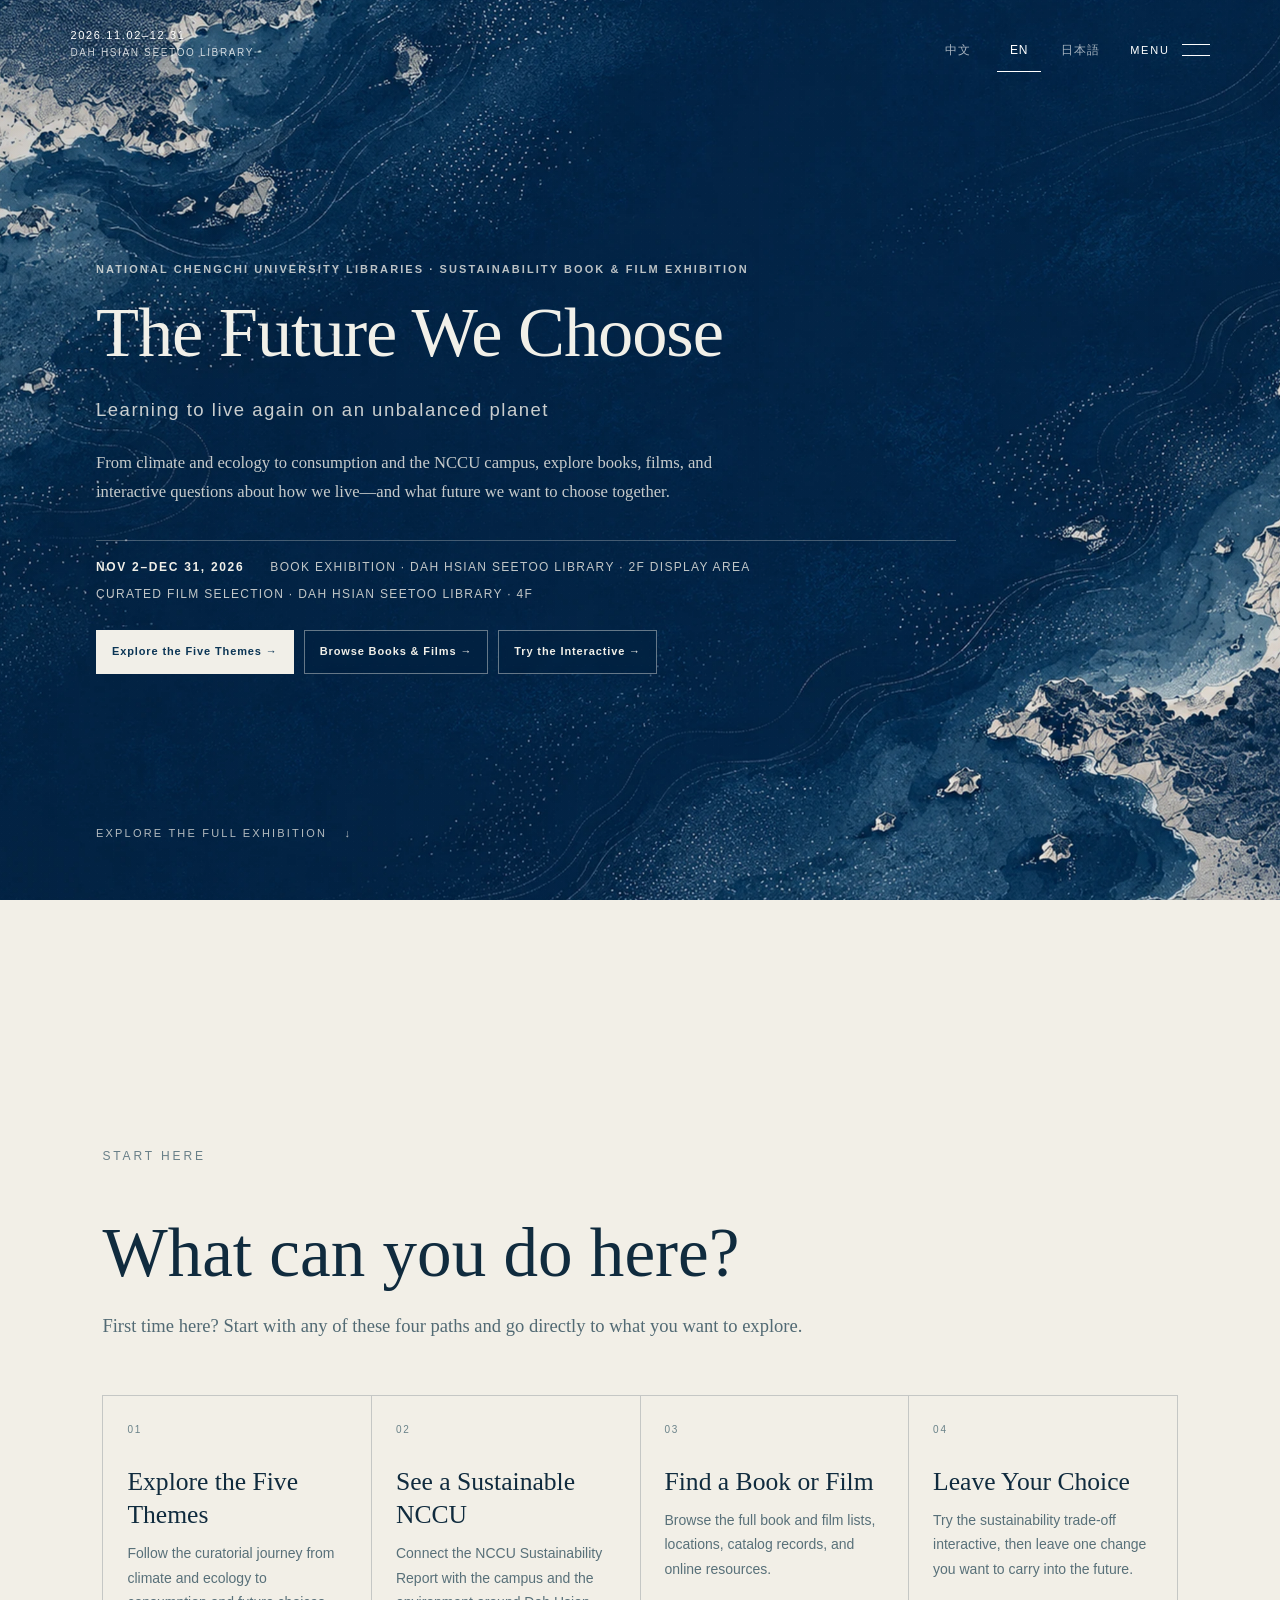
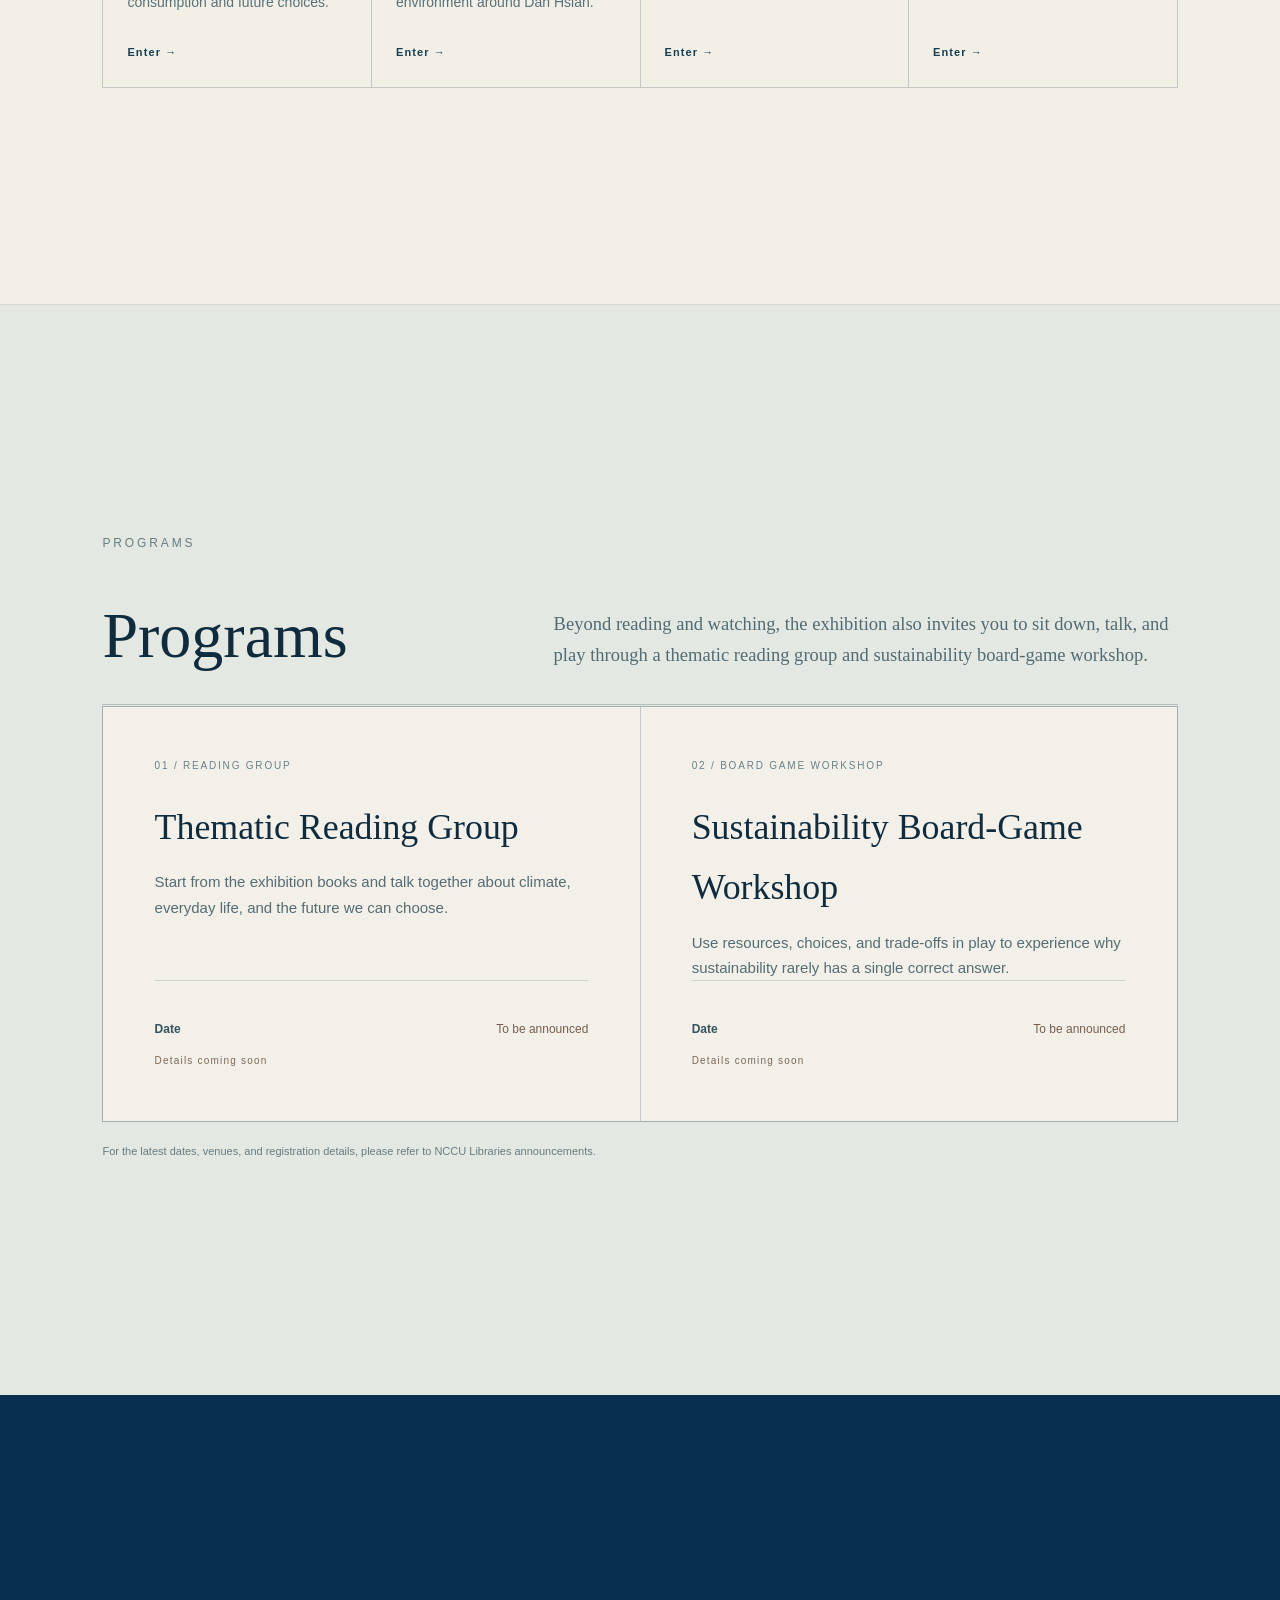
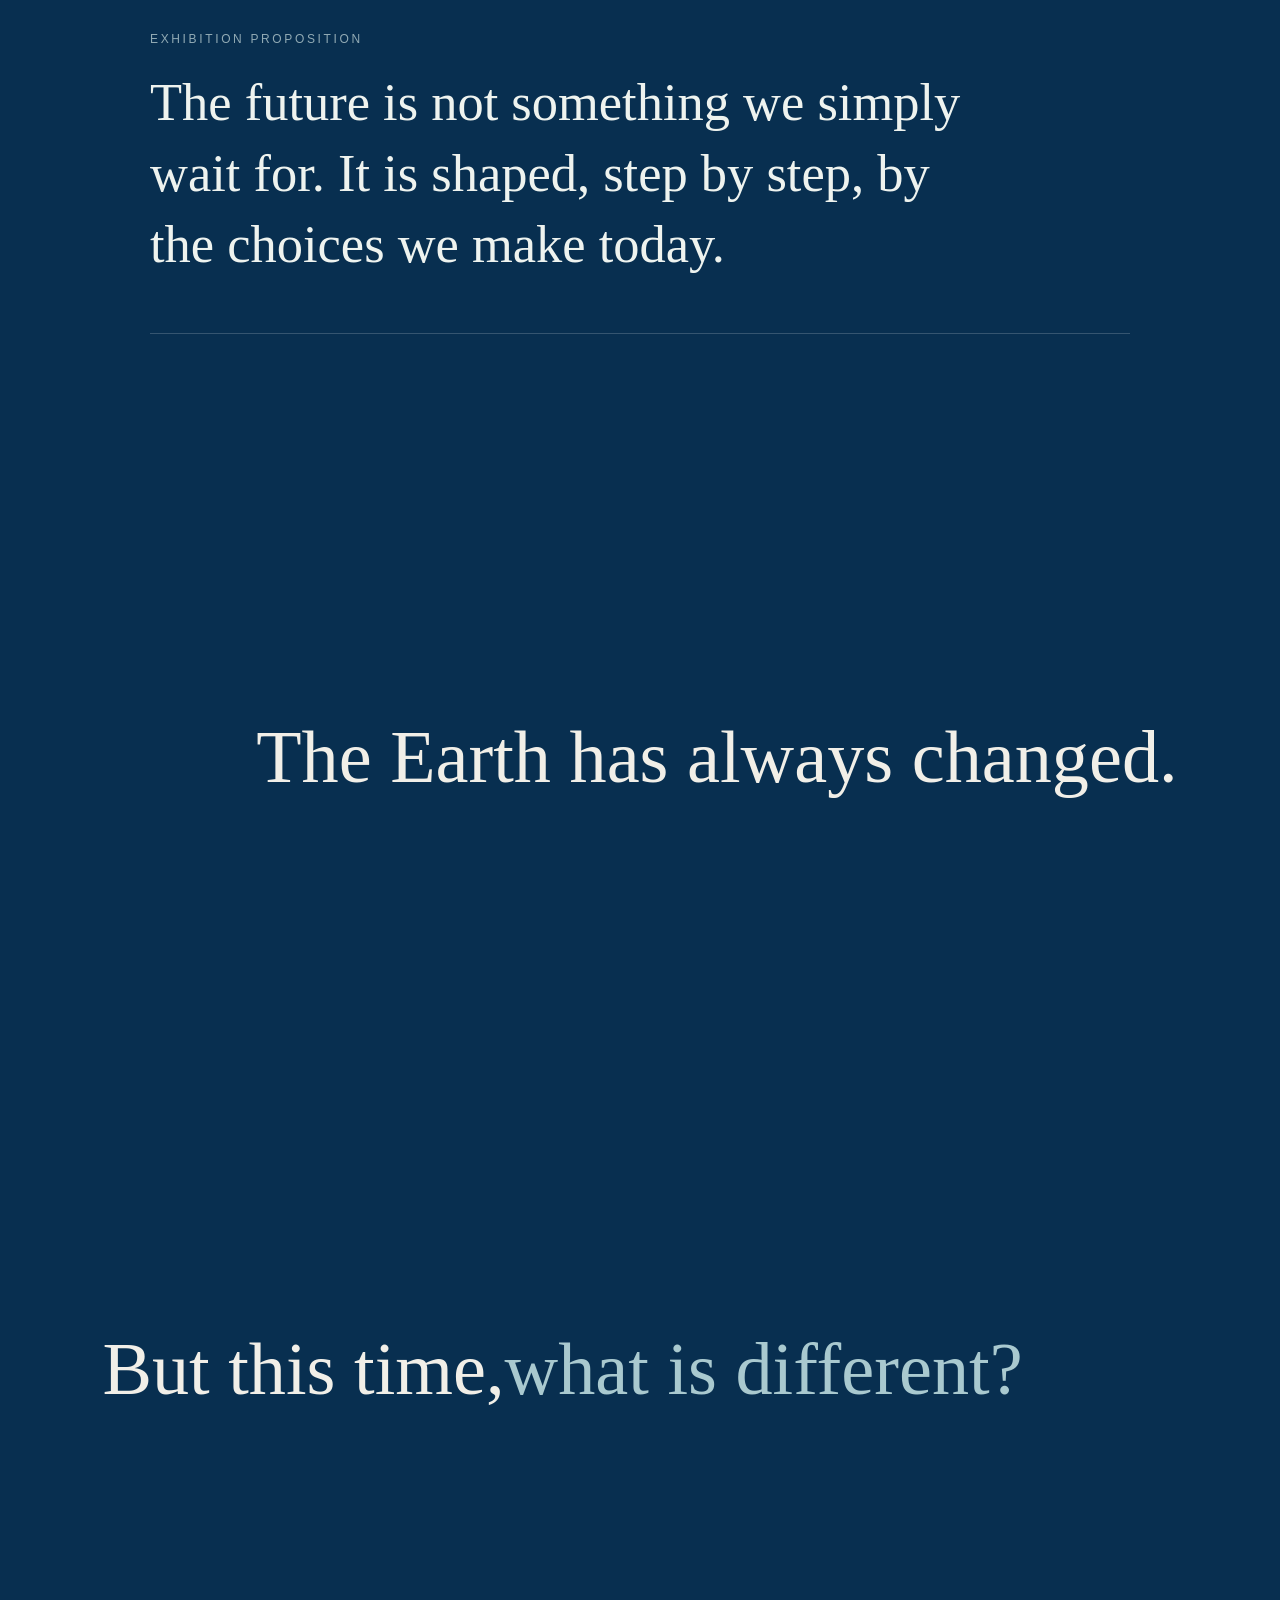
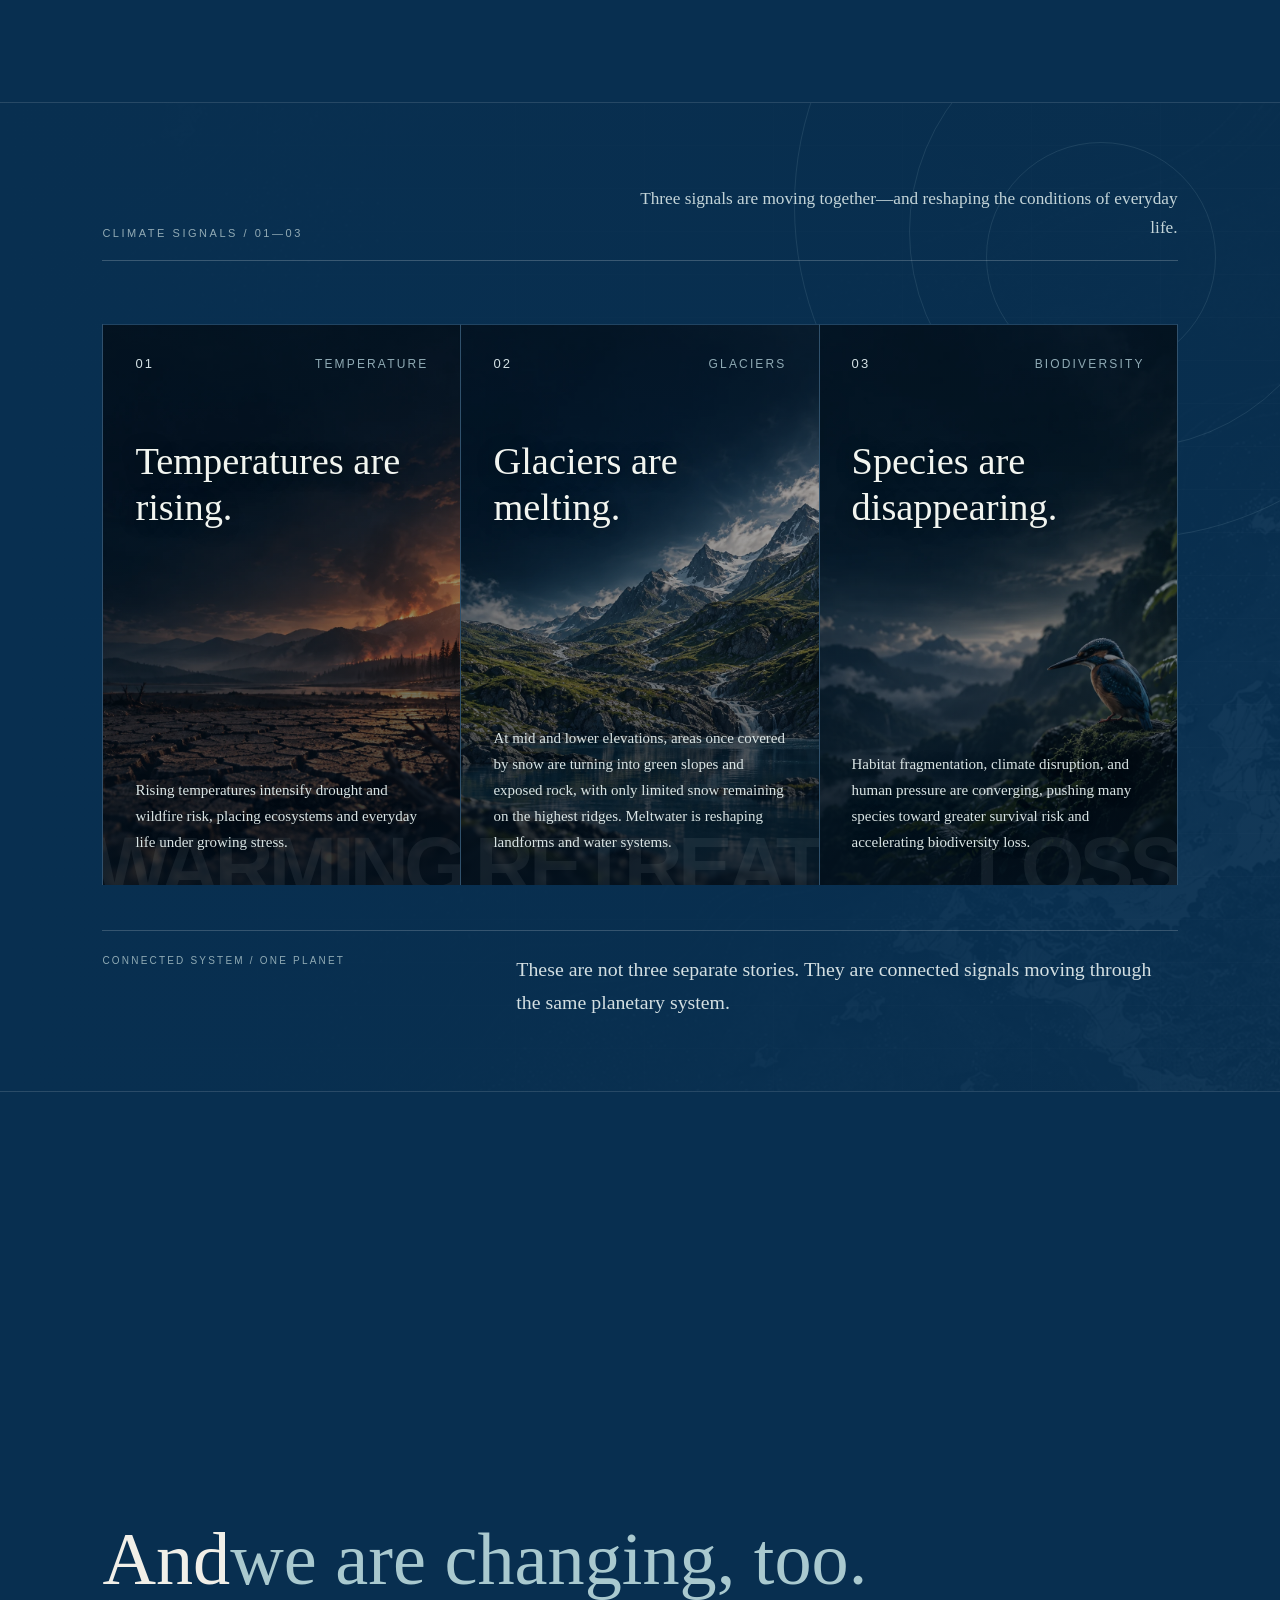
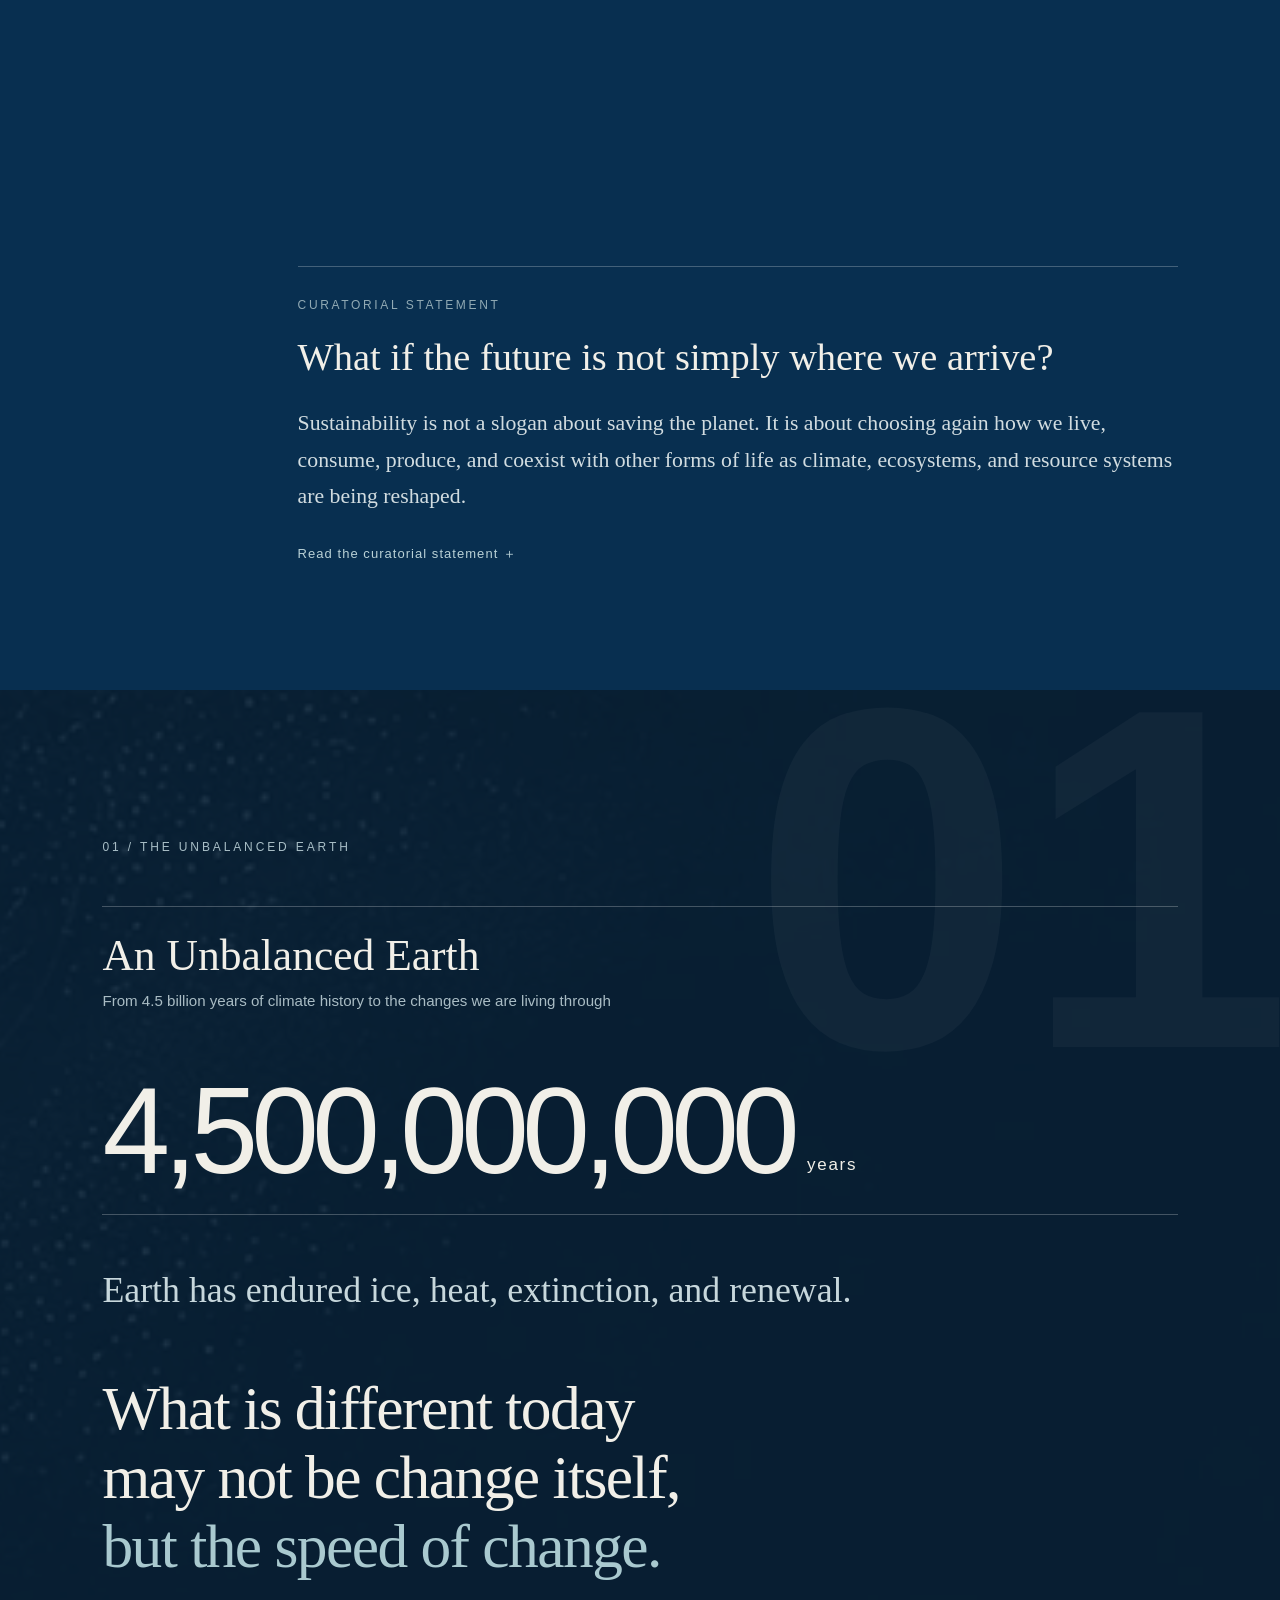
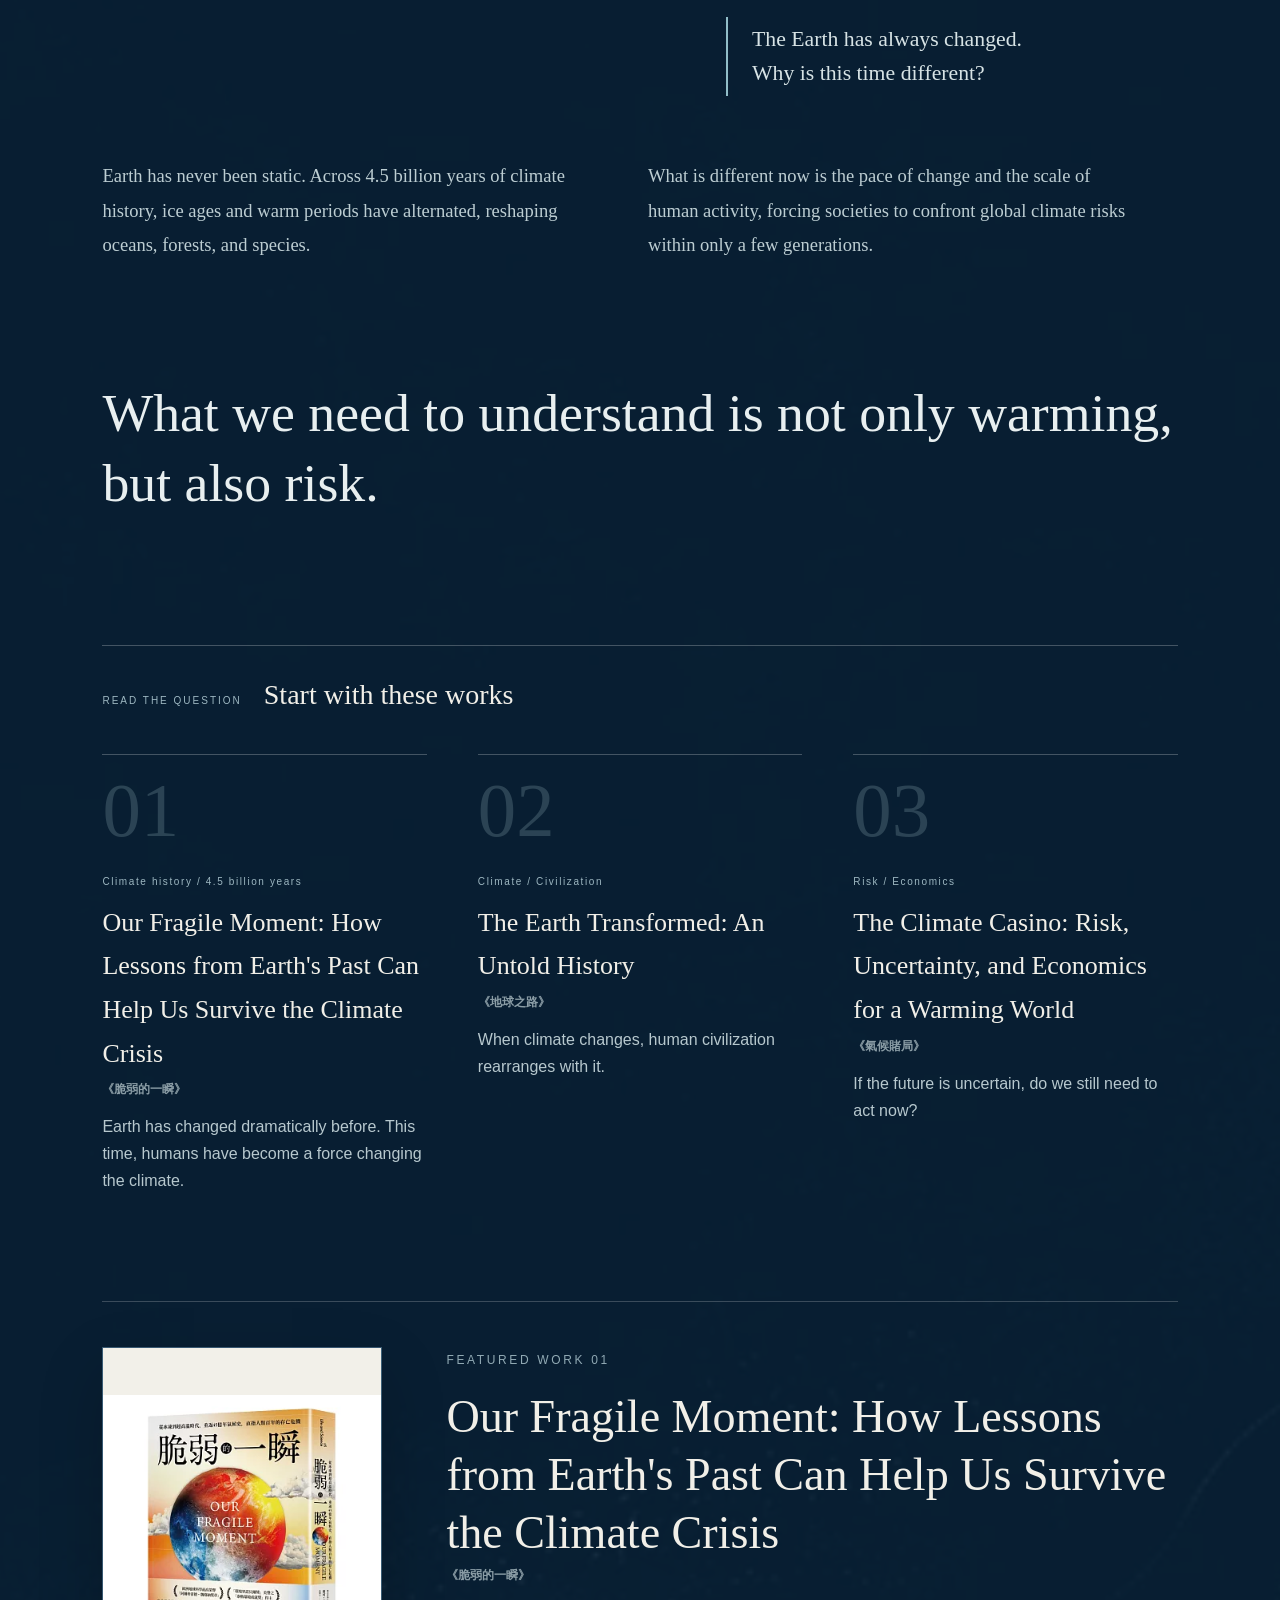
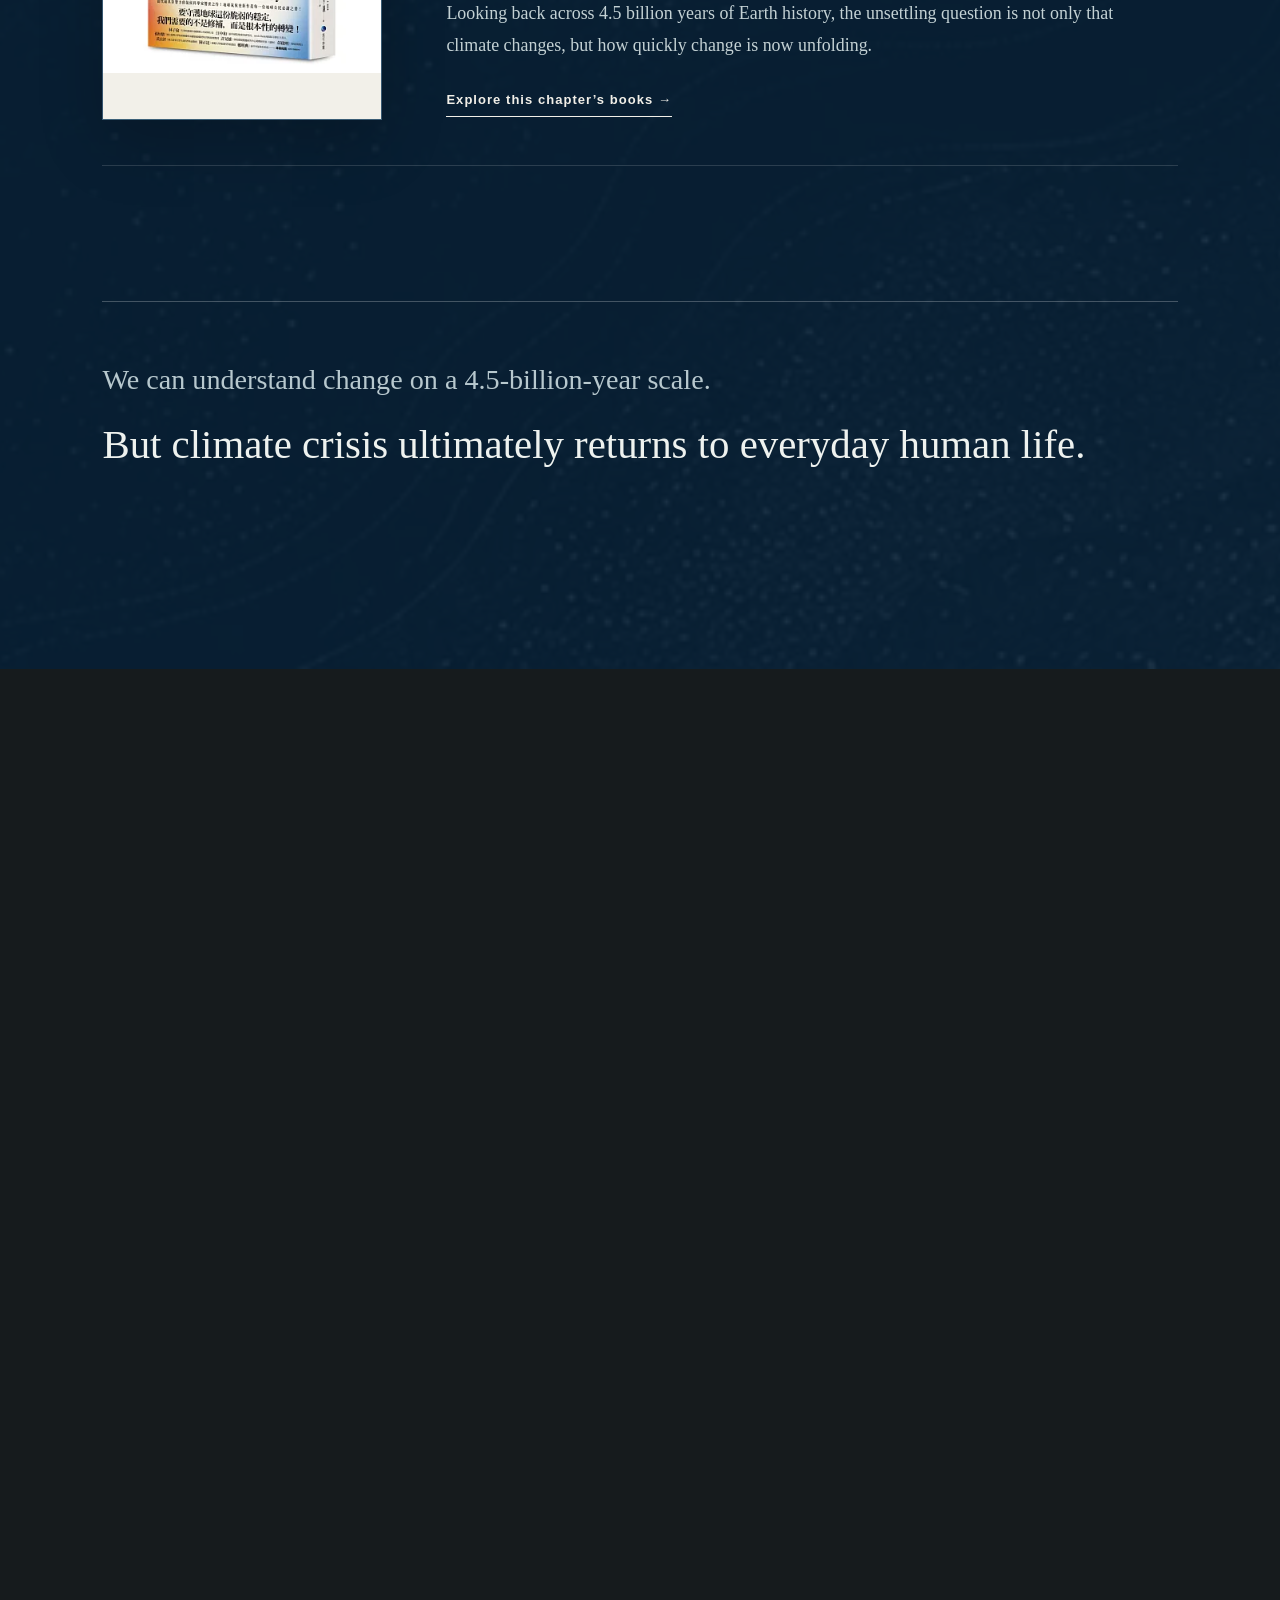
==== index.html @ 414d59f3 "v1.7.1 v1.7.1" ====
<!DOCTYPE html>

<html lang="zh-Hant">
<head>
<meta charset="utf-8"/>
<meta content="width=device-width, initial-scale=1, viewport-fit=cover" name="viewport"/>
<meta content="#082f50" name="theme-color"/>
<meta content="國立政治大學圖書館永續書影展，從氣候、生態、消費到政大校園，透過書籍、影片與互動重新思考我們共同選擇的未來。" name="description"/>
<title>我們選擇的未來｜國立政治大學圖書館永續書影展</title>
<script>document.documentElement.classList.add('js');</script><link as="image" fetchpriority="high" href="assets/hero/hero-2560.webp" media="(min-width: 821px)" rel="preload"/><link as="image" fetchpriority="high" href="assets/hero/hero-mobile.webp" media="(max-width: 820px)" rel="preload"/><link href="css/main.css?v=171" rel="stylesheet"/>
</head>
<body>
<div aria-hidden="true" class="grain"></div>
<header class="site-header" id="top">
<a aria-label="回到首頁" class="brand" data-i18n-attr="aria-label:ui.home" href="#hero">
<span class="brand-date">2026.11.02–12.31</span>
<span class="brand-library">DAH HSIAN SEETOO LIBRARY</span>
</a>
<div class="header-actions">
<div aria-label="Language" class="language-switcher">
<button aria-label="中文" class="lang-btn" data-lang="zh-Hant" lang="zh-Hant" type="button">中文</button>
<button aria-label="English" class="lang-btn" data-lang="en" lang="en" type="button">EN</button>
<button aria-label="日本語" class="lang-btn" data-lang="ja" lang="ja" type="button">日本語</button>
</div>
<button aria-controls="site-menu" aria-expanded="false" class="menu-button" data-i18n-attr="aria-label:ui.openMenu" type="button">
<span class="menu-word">MENU</span><span aria-hidden="true" class="menu-icon"></span>
</button>
</div>
</header>
<aside aria-hidden="true" class="menu-panel" id="site-menu">
<button aria-label="關閉選單" class="menu-close" data-i18n-attr="aria-label:ui.closeMenu" type="button">×</button>
<div aria-label="Language" class="menu-language language-switcher">
<button aria-label="中文" class="lang-btn" data-lang="zh-Hant" lang="zh-Hant" type="button">中文</button>
<button aria-label="English" class="lang-btn" data-lang="en" lang="en" type="button">EN</button>
<button aria-label="日本語" class="lang-btn" data-lang="ja" lang="ja" type="button">日本語</button>
</div>
<nav>
<a href="#hero"><span>⌂</span><b data-i18n="menu.home">展覽首頁</b></a>
<a href="#earth"><span>01–05</span><b data-i18n="menu.themes">五大主題</b></a>
<a href="#dahhsian"><span>◎</span><b data-i18n="menu.nccu">永續政大</b></a>
<a href="#programs"><span>＋</span><b data-i18n="menu.programs">延伸活動</b></a>
<a href="#collection"><span>▦</span><b data-i18n="menu.collectionShort">完整書影單</b></a>
<a href="#choice"><span>?</span><b data-i18n="menu.interactive">互動體驗</b></a>
<a href="#about"><span>i</span><b data-i18n="menu.about">展覽資訊</b></a>
</nav>
</aside>
<main>
<section aria-labelledby="hero-title" class="hero" id="hero">
<div class="hero-shade"></div>
<div class="hero-copy reveal">
<p class="hero-kicker" data-i18n="hero.kicker">國立政治大學圖書館｜永續書影展</p>
<h1 data-i18n="hero.title" id="hero-title">我們選擇的未來</h1>
<p class="hero-subtitle" data-i18n="hero.subtitle">在失衡的地球上，重新學習生活</p>
<p class="hero-intro" data-i18n="hero.intro">從氣候、生態、消費到政大校園，透過書籍、影片與互動，重新思考我們如何生活，以及我們想共同選擇什麼樣的未來。</p>
<div class="hero-visit" aria-label="展覽時間與地點" data-i18n-attr="aria-label:hero.visitAria">
<span data-i18n="hero.date">2026.11.02–12.31</span>
<span data-i18n="hero.booksLocation">書展｜達賢圖書館 2F 展示書區</span>
<span data-i18n="hero.filmsLocation">影展｜達賢圖書館 4F 影展區</span>
</div>
<div class="hero-actions" aria-label="展覽快速入口" data-i18n-attr="aria-label:hero.actionsAria">
<a class="hero-action hero-action-primary" href="#earth" data-i18n="hero.ctaThemes">開始探索五大主題 →</a>
<a class="hero-action" href="#collection" data-i18n="hero.ctaCollection">瀏覽完整書影單 →</a>
<a class="hero-action" href="#choice" data-i18n="hero.ctaInteractive">參與永續互動 →</a>
</div>
</div>
<a class="scroll-cue" href="#start"><span data-i18n="hero.scroll">向下探索完整展覽</span> <i>↓</i></a>
</section>
<section class="start-here" data-header-theme="light" id="start">
<div class="chapter-inner">
<p class="chapter-kicker reveal">START HERE</p>
<h2 class="reveal" data-i18n="start.title">你可以在這裡……</h2>
<p class="start-lead reveal" data-i18n="start.lead">第一次來到這裡？從下面四個入口開始，依你想看的內容直接進入展覽。</p>
<div class="start-grid reveal">
<a href="#earth"><span>01</span><h3 data-i18n="start.themesTitle">探索五大主題</h3><p data-i18n="start.themesBody">從氣候、生態到消費與未來選擇，沿著策展路徑往下閱讀。</p><b data-i18n="start.enter">進入 →</b></a>
<a href="#dahhsian"><span>02</span><h3 data-i18n="start.nccuTitle">看見永續政大</h3><p data-i18n="start.nccuBody">從政大永續報告書與達賢環境，看校園裡正在發生的改變。</p><b data-i18n="start.enter">進入 →</b></a>
<a href="#collection"><span>03</span><h3 data-i18n="start.collectionTitle">找到一本書或一部電影</h3><p data-i18n="start.collectionBody">瀏覽完整書單與影展片單，查看館藏位置與線上資源。</p><b data-i18n="start.enter">進入 →</b></a>
<a href="#choice"><span>04</span><h3 data-i18n="start.choiceTitle">留下你的選擇</h3><p data-i18n="start.choiceBody">完成永續取捨互動，最後寫下你想帶往未來的一個改變。</p><b data-i18n="start.enter">進入 →</b></a>
</div>
</div>
</section>
<section class="programs" data-header-theme="light" id="programs">
<div class="chapter-inner">
<div class="programs-heading reveal">
<div><p class="chapter-kicker">PROGRAMS</p><h2 data-i18n="programs.title">延伸活動</h2></div>
<p data-i18n="programs.lead">除了閱讀與觀看，也一起坐下來談、一起玩。展期內將搭配主題讀書會與永續桌遊工作坊。</p>
</div>
<div class="program-grid reveal">
<article>
<span class="program-number">01 / READING GROUP</span>
<h3 data-i18n="programs.readingTitle">主題讀書會</h3>
<p data-i18n="programs.readingBody">從本展選書出發，一起討論氣候、生活，以及我們能選擇的未來。</p>
<div class="program-meta"><b data-i18n="programs.dateLabel">活動日期</b><span data-i18n="programs.tba">即將公布</span></div>
<span class="program-status" data-i18n="programs.detailsSoon">活動詳情即將公布</span>
</article>
<article>
<span class="program-number">02 / BOARD GAME WORKSHOP</span>
<h3 data-i18n="programs.gameTitle">永續桌遊工作坊</h3>
<p data-i18n="programs.gameBody">從遊戲中的資源、選擇與取捨，體驗永續為什麼很少只有一個標準答案。</p>
<div class="program-meta"><b data-i18n="programs.dateLabel">活動日期</b><span data-i18n="programs.tba">即將公布</span></div>
<span class="program-status" data-i18n="programs.detailsSoon">活動詳情即將公布</span>
</article>
</div>
<p class="program-note reveal" data-i18n="programs.note">最新活動時間、地點與報名方式，以政大圖書館公告為準。</p>
</div>
</section>
<section aria-label="展覽前言" class="opening" data-i18n-attr="aria-label:aria.opening" id="opening">
<div class="opening-thesis reveal">
<p class="editorial-label">EXHIBITION PROPOSITION</p>
<p data-i18n="opening.thesis">未來不是等待到來的結果，而是由我們今天的選擇逐步形成。</p>
</div>
<div class="opening-line reveal" data-i18n="opening.line1">地球一直都在改變。</div>
<div class="opening-line reveal" data-i18n-html="opening.line2">但這一次，<br/><em>為什麼不同？</em></div>
<div aria-label="Climate signals" class="opening-signals reveal" data-i18n-attr="aria-label:aria.signals">
<div class="signal-dynamic">
<div aria-hidden="true" class="signals-background">
<span class="signal-ring ring-a"></span>
<span class="signal-ring ring-b"></span>
<span class="signal-ring ring-c"></span>
</div>
<div class="signals-head">
<span>CLIMATE SIGNALS / 01—03</span>
<p data-i18n="opening.factCaption">三個訊號，彼此牽動，也正在改變我們生活的條件。</p>
</div>
<div class="signal-list">
<article class="signal-item signal-temp" data-ghost="WARMING">
<figure aria-hidden="true" class="signal-card-image">
<img alt="" decoding="async" loading="lazy" src="assets/feature/climate-signal-temperature.webp?v=154"/>
</figure>
<div class="signal-card-content">
<div class="signal-meta"><span>01</span><small data-i18n="opening.signal1">氣溫 / TEMPERATURE</small></div>
<p class="signal-title" data-i18n="opening.fact1">氣溫正在上升。</p>
<p class="signal-body" data-i18n="opening.fact1Body">持續升溫讓乾旱更久、野火更容易發生，也讓我們的生活與生態系統面臨更高風險。</p>
</div>
</article>
<article class="signal-item signal-ice" data-ghost="RETREAT">
<figure aria-hidden="true" class="signal-card-image">
<img alt="" decoding="async" loading="lazy" src="assets/feature/climate-signal-glacier.webp?v=154"/>
</figure>
<div class="signal-card-content">
<div class="signal-meta"><span>02</span><small data-i18n="opening.signal2">冰川 / GLACIERS</small></div>
<p class="signal-title" data-i18n="opening.fact2">冰川正在消融。</p>
<p class="signal-body" data-i18n="opening.fact2Body">中低海拔原本覆雪的區域逐漸轉為綠地與裸岩，只剩高處殘存少量積雪；融冰也正在改變水資源與地貌。</p>
</div>
</article>
<article class="signal-item signal-life" data-ghost="LOSS">
<figure aria-hidden="true" class="signal-card-image">
<img alt="" decoding="async" loading="lazy" src="assets/feature/climate-signal-biodiversity.webp?v=154"/>
</figure>
<div class="signal-card-content">
<div class="signal-meta"><span>03</span><small data-i18n="opening.signal3">物種 / BIODIVERSITY</small></div>
<p class="signal-title" data-i18n="opening.fact3">物種正在消失。</p>
<p class="signal-body" data-i18n="opening.fact3Body">棲地破碎、氣候改變與人類活動的壓力交疊，使許多物種面臨更高的生存風險，生物多樣性也持續下降。</p>
</div>
</article>
</div>
<div class="signals-foot">
<span>CONNECTED SYSTEM / ONE PLANET</span>
<p data-i18n="opening.signalFoot">這不是三條彼此分離的新聞，而是同一個系統裡相互牽動的訊號。</p>
</div>
</div>
</div>
<div class="opening-line reveal" data-i18n-html="opening.line3">而我們，<em>也在改變。</em></div>
<div class="curatorial-note reveal">
<p class="editorial-label">CURATORIAL STATEMENT</p>
<h2 data-i18n="opening.curatorialTitle">如果未來不是等著我們抵達</h2>
<p data-i18n="opening.curatorialBody">永續不是拯救地球的口號，而是在氣候、生態與資源秩序正在改變的此刻，重新選擇我們如何生活、消費、生產，以及與其他生命共存。</p>
<details>
<summary data-i18n="opening.readMore">閱讀完整策展理念 ＋</summary>
<p data-i18n="opening.curatorialMore">這場展覽沒有提供一張通往未來的標準答案。我們邀請你從地球漫長的氣候史出發，看見正在發生的改變，重新思考人與自然的關係，再回到一個最簡單、也最困難的問題：如果未來仍然可以被選擇，我們想留下什麼樣的世界？</p>
</details>
</div>
</section>
<section class="chapter chapter-earth" id="earth">
<div aria-hidden="true" class="chapter-number">01</div>
<div class="chapter-inner">
<p class="chapter-kicker reveal">01 / THE UNBALANCED EARTH</p>
<div class="chapter-heading reveal">
<div>
<h3 data-i18n="earth.title">失衡的地球</h3>
<span data-i18n="earth.subtitle">從45億年氣候史，到我們正在經歷的改變</span>
</div>
</div>
<div class="age reveal"><span>4,500,000,000</span><small data-i18n="earth.years">年</small></div>
<p class="statement reveal" data-i18n="earth.statement">地球經歷過冰凍、酷熱、滅絕與重生。</p>
<h2 class="reveal exhibit-statement" data-i18n-html="earth.turn">今天真正不同的，<br/>可能不是改變本身，<br/><em>而是改變的速度。</em></h2>
<blockquote class="chapter-question reveal"><p data-i18n="earth.question">地球一直都在改變，為什麼這一次不同？</p></blockquote>
<div class="narrative-split reveal exhibit-body">
<p data-i18n="earth.body1">地球從來不是一成不變。四十五億年的氣候史裡，冰期與暖期反覆交替，海洋、森林與物種也隨之更迭。</p>
<p data-i18n="earth.body2">然而，今日氣候變化的速度與人類活動的規模，使我們第一次必須在短短數代之內面對全球性的氣候風險。</p>
</div>
<p class="chapter-punch reveal" data-i18n="earth.punch">我們需要理解的，不只是變暖，還有風險。</p>
<p class="resources-title reveal"><span>READ THE QUESTION</span><b data-i18n="resources.start">從這些作品開始</b></p>
<div class="featured-grid">
<article class="resource-card reveal">
<p class="featured-index">01</p>
<p class="tags" data-i18n="cards.fragile.tags">氣候史 / 45億年</p>
<h3 data-book-title="脆弱的一瞬">《脆弱的一瞬》</h3>
<p data-i18n="cards.fragile.copy">地球曾經歷劇烈變化；這一次，人類也成為改變氣候的力量。</p>
</article>
<article class="resource-card reveal">
<p class="featured-index">02</p>
<p class="tags" data-i18n="cards.earthRoad.tags">氣候 / 文明</p>
<h3 data-book-title="地球之路">《地球之路》</h3>
<p data-i18n="cards.earthRoad.copy">當氣候改變，人類文明也跟著重新排列。</p>
</article>
<article class="resource-card reveal">
<p class="featured-index">03</p>
<p class="tags" data-i18n="cards.casino.tags">風險 / 經濟</p>
<h3 data-book-title="氣候賭局">《氣候賭局》</h3>
<p data-i18n="cards.casino.copy">如果未來存在不確定性，我們還需要現在就行動嗎？</p>
</article>
</div>
<article class="work-spotlight reveal">
<div class="work-spotlight-cover">
<div class="work-cover-fallback" data-book-title="脆弱的一瞬">《脆弱的一瞬》</div>
<img alt="" decoding="async" loading="lazy" src="assets/books/脆弱的一瞬.webp"/>
</div>
<div class="work-spotlight-copy">
<p class="editorial-label">FEATURED WORK 01</p>
<h3 data-book-title="脆弱的一瞬">《脆弱的一瞬》</h3>
<p data-i18n="spotlight.earth.copy">從四十五億年的地球史回望今天：真正令人不安的，不只是氣候變化，而是變化發生得如此快速。</p>
<a data-collection-link="earth" data-i18n="spotlight.cta" href="book-list.html?filter=earth">探索本章書單 →</a>
</div>
</article>
<div class="transition-line reveal" data-i18n-html="earth.exit">我們可以從45億年的尺度理解改變。<br/><strong>但氣候危機，最終會回到人的身邊。</strong></div>
</div>
</section>
<section class="chapter chapter-climate" id="climate">
<figure class="feature-figure climate-keyvisual reveal" aria-hidden="true">
<img alt="" decoding="async" height="941" loading="lazy" src="assets/feature/hot-fire-water-keyvisual.webp?v=152" width="1672"/>
</figure>
<div aria-label="熱、火、水" class="word-sequence climate-words-dynamic" data-i18n-attr="aria-label:aria.climateWords">
<span class="reveal heat" data-i18n="climate.wordHeat">熱</span>
<span class="reveal fire" data-i18n="climate.wordFire">火</span>
<span class="reveal water" data-i18n="climate.wordWater">水</span>
</div>
<div class="chapter-inner exhibit-flow">
<p class="chapter-kicker reveal">02 / CLIMATE COMES HOME</p>
<div class="chapter-heading reveal">
<div>
<h3 data-i18n="climate.title">當氣候來到我們身邊</h3>
<span data-i18n="climate.subtitle">熱浪、野火、冰川與正在改變的世界</span>
</div>
</div>
<h2 class="reveal exhibit-statement" data-i18n-html="climate.headline">熱、火、水。<br/><em>氣候危機，不再只是未來式。</em></h2>
<blockquote class="chapter-question reveal"><p data-i18n-html="climate.question">如果氣候危機已經來了，</br>我們準備好了嗎？</p></blockquote>
<p class="lead reveal exhibit-lead" data-i18n="climate.body">氣候變遷可能是一場提前到來的熱浪、一片失控的野火、一條逐漸退縮的冰川。當極端事件越來越頻繁，氣候問題便從「未來可能發生」，轉變成「此刻正在發生」。</p>
<p class="chapter-punch reveal" data-i18n="climate.punch">氣候，終究會回到人的生活裡。</p>
<div class="mini-resource-list reveal">
<span data-book-title="熱浪會先殺死你">《熱浪會先殺死你》</span>
<span data-book-title="野火">《野火》</span>
<span data-book-title="在冰川消失之前">《在冰川消失之前》</span>
<span data-book-title="尋找北極森林線">《尋找北極森林線》</span>
</div>
<article class="work-spotlight reveal">
<div class="work-spotlight-cover">
<div class="work-cover-fallback" data-book-title="熱浪會先殺死你">《熱浪會先殺死你》</div>
<img alt="" decoding="async" loading="lazy" src="assets/books/熱浪會先殺死你.webp"/>
</div>
<div class="work-spotlight-copy">
<p class="editorial-label">FEATURED WORK 02</p>
<h3 data-book-title="熱浪會先殺死你">《熱浪會先殺死你》</h3>
<p data-i18n="spotlight.climate.copy">氣候危機不是抽象的全球平均溫度，而是人體如何承受更長、更頻繁，也更致命的高溫。</p>
<a data-collection-link="climate" data-i18n="spotlight.cta" href="book-list.html?filter=climate">探索本章書單 →</a>
</div>
</article>
</div>
</section>
<section class="chapter chapter-residents" id="residents">
<div class="residents-hero">
<img alt="達賢圖書館與周邊環境" class="residents-hero-image" data-dahhsian-image="" data-i18n-attr="alt:alt.residentsHero" decoding="async" height="1268" loading="lazy" sizes="100vw" src="assets/dahhsian/residents-hero.webp?v=151" srcset="assets/dahhsian/residents-hero-960.webp?v=151 960w, assets/dahhsian/residents-hero.webp?v=151 2048w" width="2048"/>
<div aria-hidden="true" class="residents-hero-shade"></div>
<div class="photo-copy reveal">
<p class="chapter-kicker residents-kicker">03 / MORE-THAN-HUMAN WORLD</p>
<div class="chapter-heading chapter-heading-on-photo">
<div>
<h3 data-i18n="residents.title">我們不是唯一的居民</h3>
<span data-i18n="residents.subtitle">土地、水、森林與其他生命</span>
</div>
</div>
<h2 class="exhibit-statement" data-i18n-html="residents.photoQuestion">這裡，<br/><em>是誰的家？</em></h2>
</div>
</div>
<div class="chapter-inner exhibit-flow residents-text">
<blockquote class="chapter-question reveal"><p data-i18n-html="residents.question">我們所說的「更適合生活」，<br>究竟是誰的生活？</p></blockquote>
<div class="residents-context reveal">
<p data-i18n="residents.line1">對我們來說，這是一座圖書館。</p>
<p data-i18n="residents.line2">對鳥類、昆蟲與植物而言，這裡也可能是棲地、覓食地與移動路徑。</p>
</div>
<p class="lead reveal exhibit-lead" data-i18n="residents.body">談永續時，我們往往先想到如何讓人類繼續生活得更好；但一座城市、一條道路、一片森林與一座湖泊，從來不只屬於人類。</p>
<div class="mini-resource-list reveal">
<span data-book-title="寂靜的春天">《寂靜的春天》</span>
<span data-book-title="沙郡年紀">《沙郡年紀》</span>
<span data-book-title="與路共生">《與路共生》</span>
<span data-book-title="在大滅絕來臨前">《在大滅絕來臨前》</span>
</div>
<article class="work-spotlight reveal">
<div class="work-spotlight-cover">
<div class="work-cover-fallback" data-book-title="寂靜的春天">《寂靜的春天》</div>
<img alt="" decoding="async" loading="lazy" src="assets/books/寂靜的春天.webp"/>
</div>
<div class="work-spotlight-copy">
<p class="editorial-label">FEATURED WORK 03</p>
<h3 data-book-title="寂靜的春天">《寂靜的春天》</h3>
<p data-i18n="spotlight.residents.copy">當人類改變環境時，其他生命承受的代價往往最先被忽略。永續因此也是一個關於共存的問題。</p>
<a data-collection-link="residents" data-i18n="spotlight.cta" href="book-list.html?filter=residents">探索本章書單 →</a>
</div>
</article>
</div>
</section>
<section class="dahhsian nccu-campus" data-header-theme="light" id="dahhsian">
<div class="chapter-inner">
<p class="chapter-kicker reveal">SPECIAL CHAPTER / NCCU</p>
<h2 class="reveal" data-i18n-html="nccu.title">從達賢窗外，<br/><em>看見永續政大。</em></h2>
<p class="lead reveal" data-i18n="nccu.intro">你以為自己只是在校園裡。其實，你正站在一座生態系統之中。永續不是發生在遠方，它也正在政大的森林、溪流、建築與日常選擇裡發生。</p>
<div class="nccu-story reveal">
<p data-i18n="nccu.story1">從教室走向圖書館的幾分鐘裡，有鳥掠過樹梢，有蝶類穿過草地，也有一些你可能從未見過的生命，正與我們共享這片土地。</p>
<p data-i18n="nccu.story2">先別急著看數字。猜一猜，這座校園究竟容納了多少生命、多少碳，也正在產生多少再生能源。</p>
</div>

<div class="nccu-quiz-grid reveal" aria-label="政大永續互動" data-i18n-attr="aria-label:aria.nccuQuiz">
<article class="nccu-quiz-card" data-campus-quiz="biodiversity" data-correct="c">
<div class="nccu-quiz-index">01 / LIFE</div>
<h3 data-i18n="nccu.quiz.bio.q">猜猜看：政大校園裡，有多少種生命曾被記錄？</h3>
<div class="nccu-quiz-options">
<button data-option="a" data-i18n="nccu.quiz.bio.a" type="button">50 種以下</button>
<button data-option="b" data-i18n="nccu.quiz.bio.b" type="button">約 100 種</button>
<button data-option="c" data-i18n="nccu.quiz.bio.c" type="button">超過 150 種</button>
</div>
<div aria-live="polite" class="nccu-quiz-reveal" hidden>
<strong>153</strong>
<p data-i18n="nccu.quiz.bio.reveal">依「三貓生態大踏查」等資料，政大範圍可見的植物、哺乳類、鳥類、兩棲類、爬蟲類與蝶類合計 153 種；其中也包括穿山甲、食蛇龜與臺灣藍鵲等物種。</p>
</div>
</article>
<article class="nccu-quiz-card" data-campus-quiz="carbon" data-correct="c">
<div class="nccu-quiz-index">02 / CARBON</div>
<h3 data-i18n="nccu.quiz.carbon.q">你看到的是山林。它大約儲存了多少碳？</h3>
<div class="nccu-quiz-options">
<button data-option="a" data-i18n="nccu.quiz.carbon.a" type="button">約 1,000 公噸</button>
<button data-option="b" data-i18n="nccu.quiz.carbon.b" type="button">約 10,000 公噸</button>
<button data-option="c" data-i18n="nccu.quiz.carbon.c" type="button">超過 100,000 公噸</button>
</div>
<div aria-live="polite" class="nccu-quiz-reveal" hidden>
<strong>106,982</strong><span data-i18n="nccu.unit.tons">公噸</span>
<p data-i18n="nccu.quiz.carbon.reveal">校內約 60 公頃林地與山坡地，估計總碳儲存量約 106,982 公噸，每年還可固碳約 1,258 公噸。當你坐在樹蔭下，它也正在為未來工作。</p>
</div>
</article>
<article class="nccu-quiz-card" data-campus-quiz="solar" data-correct="b">
<div class="nccu-quiz-index">03 / ENERGY</div>
<h3 data-i18n="nccu.quiz.solar.q">2025 年，政大全校太陽光電一年發了多少電？</h3>
<div class="nccu-quiz-options">
<button data-option="a" data-i18n="nccu.quiz.solar.a" type="button">約 6.7 萬度</button>
<button data-option="b" data-i18n="nccu.quiz.solar.b" type="button">約 67 萬度</button>
<button data-option="c" data-i18n="nccu.quiz.solar.c" type="button">約 670 萬度</button>
</div>
<div aria-live="polite" class="nccu-quiz-reveal" hidden>
<strong>673,371</strong><span data-i18n="nccu.unit.kwh">度</span>
<p data-i18n="nccu.quiz.solar.reveal">2025 年政大全校太陽光電實際發電量為 673,371.10 度，其中達賢圖書館約 61,579 度。建築不只消耗能源，也能成為能源轉型的一部分。</p>
</div>
</article>
</div>

<article class="nccu-future-prompt reveal" data-campus-future>
<p class="editorial-label">ONE MORE QUESTION</p>
<h3 data-i18n="nccu.future.q">如果未來由今天的選擇組成，你希望十年後的政大改變最多的是什麼？</h3>
<div class="nccu-future-options">
<button data-option="habitat" data-i18n="nccu.future.a" type="button">更多自然棲地</button>
<button data-option="carbon" data-i18n="nccu.future.b" type="button">更低碳的建築與能源</button>
<button data-option="circular" data-i18n="nccu.future.c" type="button">更循環的校園生活</button>
<button data-option="all" data-i18n="nccu.future.d" type="button">我希望這些改變一起發生</button>
</div>
<div aria-live="polite" class="nccu-future-reveal" hidden>
<span data-i18n="nccu.future.label">政大的長程目標</span>
<strong>2048</strong>
<p data-i18n="nccu.future.reveal">《2025 政大永續報告書》將「達成校園碳中和」列為 2048 長程目標。但永續政大不只是一個碳數字，也包括能源、資源循環、生態、校園韌性與生活方式。</p>
</div>
</article>

<section class="nccu-snapshot reveal" aria-labelledby="snapshot-title">
<p class="editorial-label">NCCU SUSTAINABILITY SNAPSHOT</p>
<h3 id="snapshot-title" data-i18n="nccu.snapshot.title">當數字最後一起出現，它們描繪的是同一座校園。</h3>
<div class="nccu-snapshot-grid">
<article><strong>109.37</strong><span data-i18n="nccu.snapshot.campus">公頃校地</span></article>
<article><strong>51.78</strong><span data-i18n="nccu.snapshot.conservation">公頃保育共生地（47.34%）</span></article>
<article><strong>153</strong><span data-i18n="nccu.snapshot.species">種政大範圍可見生物紀錄</span></article>
<article><strong>673,371</strong><span data-i18n="nccu.snapshot.solar">度太陽光電（2025）</span></article>
<article><strong>106,982</strong><span data-i18n="nccu.snapshot.carbon">公噸估計碳儲存量</span></article>
<article><strong>2048</strong><span data-i18n="nccu.snapshot.goal">校園碳中和長程目標</span></article>
</div>
<p class="source-note" data-i18n="nccu.source">資料來源：國立政治大學《2025 永續報告書》。</p>
</section>

<div class="dahhsian-local-heading reveal">
<p class="editorial-label">A CLOSER LOOK: DAH HSIAN</p>
<h3 data-i18n="nccu.dahhsianTitle">從整個政大的永續進程，回到眼前這座圖書館。</h3>
<p data-i18n="nccu.dahhsianBody">達賢不是永續政大的全部，而是一個可以被看見、被觸摸的案例：湖水、玻璃、能源、草坡與其他生命，都在這裡交會。</p>
</div>
<div class="dahhsian-gallery reveal">
<button aria-controls="dahhsian-detail-lake" aria-expanded="false" aria-pressed="false" class="dahhsian-card" data-hotspot="lake" type="button">
<img alt="達賢湖" data-dahhsian-image="" data-i18n-attr="alt:alt.dahhsianLake" decoding="async" height="1365" loading="lazy" sizes="(max-width: 900px) 100vw, 58vw" src="assets/dahhsian/lake.webp?v=151" srcset="assets/dahhsian/lake-960.webp?v=151 960w, assets/dahhsian/lake.webp?v=151 2048w" width="2048"/>
<span class="dahhsian-card-no">01 / WATER</span>
<strong data-i18n="dahhsian.lakeTitle">湖｜水與生態</strong>
<span class="dahhsian-explore" data-i18n="dahhsian.explore">點擊探索 →</span>
<span aria-hidden="true" class="dahhsian-card-detail" id="dahhsian-detail-lake">
<span class="dahhsian-card-detail-title"></span>
<span class="dahhsian-card-detail-note"></span>
<span aria-hidden="true" class="dahhsian-card-detail-close">×</span>
</span>
</button>
<button aria-controls="dahhsian-detail-glass" aria-expanded="false" aria-pressed="false" class="dahhsian-card" data-hotspot="glass" type="button">
<img alt="達賢圖書館玻璃帷幕" data-dahhsian-image="" data-i18n-attr="alt:alt.dahhsianGlass" decoding="async" height="1067" loading="lazy" sizes="(max-width: 900px) 100vw, 42vw" src="assets/dahhsian/glass.webp?v=151" srcset="assets/dahhsian/glass-960.webp?v=151 960w, assets/dahhsian/glass.webp?v=151 1600w" width="1600"/>
<span class="dahhsian-card-no">02 / GLASS</span>
<strong data-i18n="dahhsian.glassTitle">玻璃｜採光與鳥類</strong>
<span class="dahhsian-explore" data-i18n="dahhsian.explore">點擊探索 →</span>
<span aria-hidden="true" class="dahhsian-card-detail" id="dahhsian-detail-glass">
<span class="dahhsian-card-detail-title"></span>
<span class="dahhsian-card-detail-note"></span>
<span aria-hidden="true" class="dahhsian-card-detail-close">×</span>
</span>
</button>
<button aria-controls="dahhsian-detail-building" aria-expanded="false" aria-pressed="false" class="dahhsian-card" data-hotspot="building" type="button">
<img alt="達賢圖書館館舍" data-dahhsian-image="" data-i18n-attr="alt:alt.dahhsianBuilding" decoding="async" height="1364" loading="lazy" sizes="(max-width: 900px) 100vw, 42vw" src="assets/dahhsian/building.webp?v=151" srcset="assets/dahhsian/building-960.webp?v=151 960w, assets/dahhsian/building.webp?v=151 2048w" width="2048"/>
<span class="dahhsian-card-no">03 / BUILDING</span>
<strong data-i18n="dahhsian.buildingTitle">建築｜舒適與能源</strong>
<span class="dahhsian-explore" data-i18n="dahhsian.explore">點擊探索 →</span>
<span aria-hidden="true" class="dahhsian-card-detail" id="dahhsian-detail-building">
<span class="dahhsian-card-detail-title"></span>
<span class="dahhsian-card-detail-note"></span>
<span aria-hidden="true" class="dahhsian-card-detail-close">×</span>
</span>
</button>
<button aria-controls="dahhsian-detail-shore" aria-expanded="false" aria-pressed="false" class="dahhsian-card dahhsian-card-lawn" data-hotspot="shore" type="button">
<img alt="達賢圖書館前草坡與館舍外觀" data-dahhsian-image="" data-i18n-attr="alt:alt.dahhsianShore" decoding="async" height="1365" loading="lazy" sizes="(max-width: 900px) 100vw, 100vw" src="assets/dahhsian/lakeside.webp?v=151" srcset="assets/dahhsian/lakeside-960.webp?v=151 960w, assets/dahhsian/lakeside.webp?v=151 2048w" width="2048"/>
<span class="dahhsian-card-no">04 / LAWN</span>
<strong data-i18n="dahhsian.shoreTitle">草坡｜人的活動與生態共存</strong>
<span class="dahhsian-explore" data-i18n="dahhsian.explore">點擊探索 →</span>
<span aria-hidden="true" class="dahhsian-card-detail" id="dahhsian-detail-shore">
<span class="dahhsian-card-detail-title"></span>
<span class="dahhsian-card-detail-note"></span>
<span aria-hidden="true" class="dahhsian-card-detail-close">×</span>
</span>
</button>
</div>
</div>
</section>
<section class="consume" id="consume">
<div aria-label="買、用、丟、再買" class="cycle-words consume-cycle-dynamic" data-i18n-attr="aria-label:aria.cycleWords">
<span class="reveal" data-i18n="consume.buy">買</span>
<span class="reveal" data-i18n="consume.use">用</span>
<span class="reveal" data-i18n="consume.discard">丟</span>
<span class="reveal" data-i18n="consume.buyAgain">再買</span>
</div>
<div class="chapter-inner exhibit-flow">
<p class="chapter-kicker reveal">04 / THE LOOP</p>
<div class="chapter-heading reveal">
<div>
<h3 data-i18n="consume.title">不能一直這樣下去</h3>
<span data-i18n="consume.subtitle">能源、消費、垃圾與無限成長</span>
</div>
</div>
<h2 class="reveal exhibit-statement" data-i18n-html="consume.headline">如果地球有限，<br/><em>經濟可以無限成長嗎？</em></h2>
<blockquote class="chapter-question reveal"><p data-i18n="consume.question">真正的成本，最後由誰承擔？</p></blockquote>
<p class="lead reveal exhibit-lead" data-i18n="consume.body">真正的永續，也許不是把原本的生活方式「做得更綠」，而是重新思考我們究竟需要多少，以及什麼才算值得追求的富足。</p>
<div class="topic-stack">
<article class="topic-row reveal"><span>01</span><div><h3 data-i18n="consume.topic1">成長有極限嗎？</h3><p><span data-book-title="成長的極限">《成長的極限》</span> / <span data-book-title="甜甜圈經濟學">《甜甜圈經濟學》</span></p></div></article>
<article class="topic-row reveal"><span>02</span><div><h3 data-i18n="consume.topic2">東西丟掉以後，去了哪裡？</h3><p><span data-book-title="垃圾之書">《垃圾之書》</span> / <span data-book-title="從搖籃到搖籃">《從搖籃到搖籃》</span> / <span data-book-title="循環經濟">《循環經濟》</span></p></div></article>
<article class="topic-row reveal"><span>03</span><div><h3 data-i18n="consume.topic3">真正的成本，是誰付的？</h3><p><span data-book-title="永續時尚">《永續時尚》</span> / <span data-book-title="別讓地球碳氣">《別讓地球碳氣》</span> / <span data-book-title="世界又熱、又平、又擠">《世界又熱、又平、又擠》</span></p></div></article>
</div>
<article class="work-spotlight reveal">
<div class="work-spotlight-cover">
<div class="work-cover-fallback" data-book-title="成長的極限">《成長的極限》</div>
<img alt="" decoding="async" loading="lazy" src="assets/books/成長的極限.webp"/>
</div>
<div class="work-spotlight-copy">
<p class="editorial-label">FEATURED WORK 04</p>
<h3 data-book-title="成長的極限">《成長的極限》</h3>
<p data-i18n="spotlight.consume.copy">當人口、資源與生產都持續增加，真正需要重新思考的，也許不是如何讓成長更快，而是成長應該走到哪裡。</p>
<a data-collection-link="consume" data-i18n="spotlight.cta" href="book-list.html?filter=consume">探索本章書單 →</a>
</div>
</article>
<p class="chapter-punch reveal" data-i18n-html="consume.punch">價格很便宜，<br/><strong>不代表沒有代價。</strong></p>
</div>
</section>
<section class="future" id="future">
<div aria-label="城市、政策、科技、企業、選擇" class="future-words reveal" data-i18n-attr="aria-label:aria.futureWords">
<span data-i18n="future.city">城市</span>
<span data-i18n="future.policy">政策</span>
<span data-i18n="future.tech">科技</span>
<span data-i18n="future.business">企業</span>
<strong data-i18n="future.choice">選擇</strong>
</div>
<div class="chapter-inner exhibit-flow">
<p class="chapter-kicker reveal">05 / ANOTHER FUTURE</p>
<div class="chapter-heading reveal">
<div>
<h3 data-i18n="future.title">未來，可以不一樣</h3>
<span data-i18n="future.subtitle">政策、城市、科技與我們的下一個選擇</span>
</div>
</div>
<h2 class="reveal exhibit-statement" data-i18n-html="future.headline">未來不是預測出來的。<br/><em>是一個又一個選擇累積出來的。</em></h2>
<blockquote class="chapter-question reveal"><p data-i18n="future.question">如果未來仍能選擇，我們想選哪一種？</p></blockquote>
<p class="lead reveal exhibit-lead" data-i18n="future.body">知道問題之後，下一步並不是尋找唯一的標準答案。科技創新、能源轉型、城市設計、公共政策、企業責任與個人行動，都可能是改變的一部分，也都伴隨成本與取捨。</p>
<div class="city-grid reveal">
<article><b data-i18n="future.water">水</b><span data-book-title="島都之河">《島都之河》</span></article>
<article><b data-i18n="future.heat">熱</b><span data-book-title="為什麼有些街道走起來特別涼？">《為什麼有些街道走起來特別涼？》</span></article>
<article><b data-i18n="future.air">空氣</b><span data-book-title="終結空氣汙染">《終結空氣汙染》</span></article>
<article><b data-i18n="future.governance">治理</b><span data-book-title="減碳社會學">《減碳社會學》</span></article>
</div>
<article class="work-spotlight reveal">
<div class="work-spotlight-cover">
<div class="work-cover-fallback" data-book-title="我們可以選擇的未來">《我們可以選擇的未來》</div>
<img alt="" decoding="async" loading="lazy" src="assets/books/我們可以選擇的未來.webp"/>
</div>
<div class="work-spotlight-copy">
<p class="editorial-label">FEATURED WORK 05</p>
<h3 data-book-title="我們可以選擇的未來">《我們可以選擇的未來》</h3>
<p data-i18n="spotlight.future.copy">未來不是單一技術帶來的結果，而是政策、城市、企業與日常行動共同累積出的方向。</p>
<a data-collection-link="future" data-i18n="spotlight.cta" href="book-list.html?filter=future">探索本章書單 →</a>
</div>
</article>
</div>
</section>
<section class="collection" data-header-theme="light" id="collection">
<div class="chapter-inner">
<p class="chapter-kicker">EXPLORE THE COLLECTION</p>
<h2 data-i18n="collection.title">探索完整書影單</h2>
<p class="collection-lead" data-i18n="collection.body">依五大展區瀏覽本展書籍與影片，搜尋題名、索書號或館藏地，並查看政大圖書館館藏與線上資源。</p>
<div class="collection-actions">
<a class="collection-link collection-button" data-i18n="collection.openBooks" href="book-list.html" id="bookListLink">查看完整書單 →</a>
<a class="collection-link collection-button collection-button-secondary" data-i18n="collection.openFilms" href="film-list.html" id="filmListLink">查看完整影展片單 →</a>
</div>
</div>
</section>
<section class="about-exhibition" data-header-theme="light" id="about">
<div class="chapter-inner">
<p class="chapter-kicker reveal">ABOUT THE EXHIBITION</p>
<h2 class="reveal" data-i18n="about.title">展覽資訊</h2>
<div class="about-grid reveal">
<article><span data-i18n="about.whenLabel">展期</span><strong data-i18n="about.when">2026 年 11 月 2 日–12 月 31 日</strong></article>
<article><span data-i18n="about.booksLabel">書展地點</span><strong data-i18n="about.books">2F 展示書區</strong></article>
<article><span data-i18n="about.filmsLabel">影展地點</span><strong data-i18n="about.films">4F 影展區</strong></article>
<article><span data-i18n="about.organizerLabel">主辦單位</span><strong data-i18n="about.organizer">國立政治大學圖書館</strong></article>
</div>
<div class="curatorial-method reveal">
<div>
<p class="editorial-label">CURATORIAL NOTES</p>
<h3 data-i18n="about.methodTitle">我們如何組成這條閱讀路徑？</h3>
<p data-i18n="about.methodBody">本展從氣候科學、生態倫理、消費與經濟、城市治理與永續行動等面向選書，並將圖書、影片與政大校園重新組成一條「理解問題 → 看見衝擊 → 重新定位人類 → 質疑既有模式 → 尋找改變路徑」的閱讀路徑。</p>
</div>
<ol class="method-path">
<li data-i18n="about.path1">理解問題</li>
<li data-i18n="about.path2">看見衝擊</li>
<li data-i18n="about.path3">重新定位人類</li>
<li data-i18n="about.path4">質疑既有模式</li>
<li data-i18n="about.path5">尋找改變路徑</li>
</ol>
</div>
<details class="sources reveal">
<summary data-i18n="about.sourcesTitle">資料來源與策展依據 ＋</summary>
<ul>
<li data-i18n="about.source1">國立政治大學《2025 永續報告書》：校園能源、生態、水資源、碳匯與長程永續目標。</li>
<li data-i18n="about.source2">國立政治大學圖書館館藏與本展選書、影片資料。</li>
<li data-i18n="about.source3">各展品之出版資料與原始作品資訊；英文、日文頁面之題名以正式原題優先。</li>
</ul>
</details>
</div>
</section>
<section class="choice" data-header-theme="light" id="choice">
<div class="chapter-inner narrow">
<p class="chapter-kicker reveal">YOUR TURN</p>
<h2 class="reveal" data-i18n-html="choice.title">如果是你，<br/><em>會怎麼選？</em></h2>
<p class="lead reveal" data-i18n="choice.intro">這五題不是要測你「夠不夠永續」，而是把永續裡常被忽略的取捨攤開來看。每做一個選擇，也問問自己：誰得到好處？誰承擔代價？代價發生在現在，還是未來？</p>
<div class="choice-lens reveal" aria-label="思考永續選擇的四個角度" data-i18n-attr="aria-label:aria.choiceLens">
  <article><span>01</span><b data-i18n="choice.lens1.title">誰獲得好處？</b><p data-i18n="choice.lens1.body">便利、舒適與效率，最後主要服務了誰？</p></article>
  <article><span>02</span><b data-i18n="choice.lens2.title">誰承擔代價？</b><p data-i18n="choice.lens2.body">成本是否被轉嫁給環境、其他生命或較弱勢的人？</p></article>
  <article><span>03</span><b data-i18n="choice.lens3.title">代價發生在哪個時間？</b><p data-i18n="choice.lens3.body">今天省下的成本，會不會成為下一代要處理的風險？</p></article>
  <article><span>04</span><b data-i18n="choice.lens4.title">有沒有第三種做法？</b><p data-i18n="choice.lens4.body">永續不一定只能二選一。有時更重要的是重新設計制度、空間、工具或流程，讓衝突變小、讓代價下降。</p></article>
</div>
<div aria-live="polite" class="choice-progress reveal">
<div><span data-i18n="choice.progressLabel">已完成</span><b id="choiceProgress">0 / 5</b></div>
<div class="choice-progress-track"><i id="choiceProgressBar"></i></div>
</div>
<div class="choice-list">
<article class="choice-card reveal" data-choice="comfort">
<p class="choice-pair" data-i18n="choice.q1.title">舒適 × 節能</p>
<p data-i18n="choice.q1.body">夏天降低室溫能增加舒適度，但也意味著更多能源使用。</p>
<div class="choice-actions">
<button aria-pressed="false" data-i18n="choice.q1.a" data-option="a">優先節能</button>
<button aria-pressed="false" data-i18n="choice.q1.b" data-option="b">優先舒適</button>
<button aria-pressed="false" data-i18n="choice.third" data-option="c">尋找第三種方法</button>
</div>
<div aria-live="polite" class="choice-feedback"></div>
</article>
<article class="choice-card reveal" data-choice="glass">
<p class="choice-pair" data-i18n="choice.q2.title">採光 × 生態</p>
<p data-i18n="choice.q2.body">大片玻璃帶來明亮的室內與開闊景觀，卻也可能增加鳥類碰撞的風險。</p>
<div class="choice-actions">
<button aria-pressed="false" data-i18n="choice.q2.a" data-option="a">生態安全優先</button>
<button aria-pressed="false" data-i18n="choice.q2.b" data-option="b">兼顧景觀與防護</button>
<button aria-pressed="false" data-i18n="choice.third" data-option="c">尋找第三種方法</button>
</div>
<div aria-live="polite" class="choice-feedback"></div>
</article>
<article class="choice-card reveal" data-choice="convenience">
<p class="choice-pair" data-i18n="choice.q3.title">便利 × 消耗</p>
<p data-i18n="choice.q3.body">外帶餐飲、活動物資與一次性包裝帶來便利，也成為校園資源循環的一部分。</p>
<div class="choice-actions">
<button aria-pressed="false" data-i18n="choice.q3.a" data-option="a">便利可以少一點</button>
<button aria-pressed="false" data-i18n="choice.q3.b" data-option="b">制度與企業應先改變</button>
<button aria-pressed="false" data-i18n="choice.q3.c" data-option="c">個人與制度一起改變</button>
</div>
<div aria-live="polite" class="choice-feedback"></div>
</article>
<article class="choice-card reveal" data-choice="technology">
<p class="choice-pair" data-i18n="choice.q4.title">科技 × 生活方式</p>
<p data-i18n="choice.q4.body">政大持續推動能源管理、再生能源與數位監控；當設備變得更有效率，生活方式是否也需要改變？</p>
<div class="choice-actions">
<button aria-pressed="false" data-i18n="choice.q4.a" data-option="a">更好的科技</button>
<button aria-pressed="false" data-i18n="choice.q4.b" data-option="b">改變生活方式</button>
<button aria-pressed="false" data-i18n="choice.q4.c" data-option="c">兩者都需要</button>
</div>
<div aria-live="polite" class="choice-feedback"></div>
</article>
<article class="choice-card reveal" data-choice="future">
<p class="choice-pair" data-i18n="choice.q5.title">現在 × 未來</p>
<p data-i18n="choice.q5.body">政大的長程目標是 2048 校園碳中和。要走到那裡，現在應該承擔多少成本，又如何讓轉型更公平？</p>
<div class="choice-actions">
<button aria-pressed="false" data-i18n="choice.q5.a" data-option="a">現在承擔更多</button>
<button aria-pressed="false" data-i18n="choice.q5.b" data-option="b">逐步調整</button>
<button aria-pressed="false" data-i18n="choice.third" data-option="c">尋找第三種方法</button>
</div>
<div aria-live="polite" class="choice-feedback"></div>
</article>
</div>
<section class="choice-summary" hidden="" id="choiceSummary">
<p class="editorial-label">YOUR FIVE CHOICES</p>
<h3 data-i18n="choice.summaryTitle">你的永續取捨地圖</h3>
<p class="choice-summary-intro" data-i18n="choice.summaryIntro">這不是分數，也不是人格分類。把五個答案並排看，會更容易看見：永續往往不是單一價值的選擇，而是如何分配代價與責任。</p>
<div class="choice-summary-list" id="choiceSummaryList"></div>
<div class="choice-insight" id="choiceInsight">
<span data-i18n="choice.insightLabel">從你的回答看見的模式</span>
<p id="choiceInsightText"></p>
</div>
<p class="choice-summary-end" data-i18n="choice.summaryEnd">沒有標準答案。真正重要的是：當不同價值衝突時，我們願不願意看見代價，並繼續尋找更好的設計。</p>
<div class="choice-next">
<a data-i18n="choice.nextDahhsian" href="#dahhsian">看看政大如何面對相同取捨 →</a>
<a data-i18n="choice.nextConsume" href="#consume">重新看消費與成長 →</a>
<a data-i18n="choice.nextFuture" href="#future">探索可以採取的改變 →</a>
</div>
<button class="choice-reset" data-i18n="choice.reset" id="choiceReset" type="button">重新選一次</button>
</section>
</div>
</section>
<section class="feedback-invitation" id="feedback">
<div class="feedback-inner">
<div class="feedback-copy reveal">
<p class="chapter-kicker">LEAVE ONE CHOICE</p>
<h2 data-i18n-html="feedback.title">離開以前，<br/><em>留下一個選擇。</em></h2>
<p class="feedback-line" data-i18n="feedback.line1">今天的回答不會立刻改變世界。</p>
<p class="feedback-line feedback-line-strong" data-i18n="feedback.line2">但每一個未來，都從一個選擇開始。</p>
<p class="feedback-prompt" data-i18n="feedback.prompt">掃描 QR Code，留下你的想法。</p>
<a class="feedback-cta" id="feedbackFormLink" aria-disabled="true" data-i18n="feedback.cta">留下我的選擇 →</a>
<p class="feedback-note" data-i18n="feedback.note">回覆採匿名方式；是否同意公開引用可由你自行選擇。</p>
<p class="feedback-privacy" data-i18n="feedback.privacy">本表單不蒐集姓名、電子郵件及其他個人識別資訊。</p>
</div>
<div class="feedback-qr-column reveal">
<div class="feedback-qr-frame" id="feedbackQrFrame">
<img alt="回饋表單 QR Code" data-i18n-attr="alt:feedback.qrAlt" hidden id="feedbackQr"/>
</div>
<p class="feedback-scan-label" data-i18n="feedback.scanLabel">用手機掃描，留下你的選擇</p>
</div>
</div>
</section>
<section class="ending">
<div class="ending-inner reveal">
<p data-i18n="ending.p1">我們未必能選擇一個毫無代價的未來。</p>
<p data-i18n="ending.p2">但我們仍然可以選擇——</p>
<h2 data-i18n-html="ending.h2">什麼值得留下。<br/>什麼需要改變。</h2>
<strong data-i18n-html="ending.strong">未來尚未完成。<br/>而我們，都在其中。</strong>
<a data-i18n="ending.top" href="#hero">回到頂端 ↑</a>
</div>
</section>
</main>
<footer class="site-footer">
<div class="site-footer-inner">
<div class="footer-brand">
<p>© 2026 National Chengchi University Libraries</p>
<strong data-i18n="footer.title">《我們選擇的未來》｜在失衡的地球上，重新學習生活</strong>
</div>
<nav aria-label="頁尾導覽" data-i18n-attr="aria-label:footer.navAria">
<a href="#hero" data-i18n="footer.home">展覽首頁</a>
<a href="book-list.html" data-i18n="footer.books" id="footerBookListLink">完整書單</a>
<a href="film-list.html" data-i18n="footer.films" id="footerFilmListLink">影展片單</a>
<a href="#programs" data-i18n="footer.programs">延伸活動</a>
<a href="#hero" data-i18n="footer.top">回到頂端 ↑</a>
</nav>
</div>
</footer>
<nav aria-label="手機快速導覽" class="mobile-nav" data-i18n-attr="aria-label:ui.mobileNav">
<a href="#hero">⌂<span data-i18n="mobile.home">首頁</span></a>
<a href="#earth">◎<span data-i18n="mobile.sections">主題</span></a>
<a href="#programs">＋<span data-i18n="mobile.programs">活動</span></a>
<a href="#collection">⌕<span data-i18n="mobile.collection">書影單</span></a>
</nav>
<script src="js/i18n.js?v=171"></script>
<script src="js/feedback-config.js?v=170"></script>
<script src="js/main.js?v=170"></script>
</body>
</html>
---- css/main.css ----
:root{
  --navy:#082f50;--navy-deep:#061f35;--navy-ink:#0b3555;
  --paper:#f1efe8;--ink:#10253a;
  --line:rgba(255,255,255,.24);--serif:"Noto Serif TC","Noto Serif JP","Source Han Serif TC","PMingLiU",serif;
  --sans:Inter,"Noto Sans TC","Noto Sans JP","PingFang TC","Microsoft JhengHei",sans-serif;
}
*{box-sizing:border-box}
html{scroll-behavior:smooth;background:var(--navy-deep)}
body{margin:0;background:var(--navy-deep);color:var(--paper);font-family:var(--sans);line-height:1.68;overflow-x:hidden}
button,input{font:inherit}
a{color:inherit}
.grain{position:fixed;inset:0;z-index:200;pointer-events:none;opacity:.035;background-image:radial-gradient(circle at 20% 20%,rgba(255,255,255,.7) 0 .45px,transparent .62px),radial-gradient(circle at 75% 65%,rgba(255,255,255,.45) 0 .38px,transparent .58px);background-size:8px 8px,13px 13px;mix-blend-mode:soft-light}

.site-header{position:fixed;z-index:120;top:0;left:0;right:0;padding:28px 5.5vw;display:flex;justify-content:space-between;align-items:flex-start;color:#fff;pointer-events:none;text-shadow:0 1px 8px rgba(0,0,0,.18)}
.site-header>*{pointer-events:auto}
.brand{color:inherit;text-decoration:none;display:grid;gap:2px;font-size:11px;letter-spacing:.15em;line-height:1.45}
.brand-library{opacity:.78;font-size:10px}
.header-actions{display:flex;align-items:center;gap:28px}
.language-switcher{display:flex;align-items:center;gap:17px}
.lang-btn{position:relative;border:0;background:transparent;color:rgba(255,255,255,.66);padding:5px 0;font-size:11px;letter-spacing:.08em;cursor:pointer;white-space:nowrap}
.lang-btn::after{content:"";position:absolute;left:0;right:0;bottom:0;height:1px;background:currentColor;transform:scaleX(0);transform-origin:left;transition:transform .2s ease}
.lang-btn:hover{color:#fff}.lang-btn.active{color:#fff}.lang-btn.active::after{transform:scaleX(1)}
.menu-button,.menu-close{border:0;background:transparent;color:inherit;cursor:pointer}
.menu-button{display:flex;align-items:center;gap:12px;letter-spacing:.16em;font-size:11px;padding:6px 0;min-height:44px}
.menu-icon{width:28px;height:12px;border-top:1px solid;border-bottom:1px solid}

.menu-panel{position:fixed;z-index:180;inset:0;background:rgba(5,26,43,.985);display:grid;place-items:center;opacity:0;visibility:hidden;transition:.35s ease}
.menu-panel.open{opacity:1;visibility:visible}
.menu-close{position:absolute;right:5vw;top:18px;font-size:44px;font-weight:200;min-width:56px;min-height:56px}
.menu-language{position:absolute;left:5vw;top:35px}.menu-language .lang-btn{font-size:12px}
.menu-panel nav{display:grid;gap:10px;width:min(760px,82vw)}
.menu-panel nav a{color:var(--paper);text-decoration:none;font-family:var(--serif);font-size:clamp(23px,2.8vw,42px);display:flex;gap:22px;padding:6px 0;border-bottom:1px solid rgba(255,255,255,.1)}
.menu-panel nav a:hover b{transform:translateX(6px)}
.menu-panel nav b{font-weight:500;transition:transform .2s ease}
.menu-panel nav span{font-family:var(--sans);font-size:.4em;letter-spacing:.15em;color:#8fb3c0;padding-top:1.05em}

.hero{--hero-scale:1;min-height:100svh;position:relative;overflow:hidden;display:flex;align-items:center;background:#082f50}
.hero::before{content:"";position:absolute;inset:-1.5%;background-image:url('../assets/hero/hero-2560.webp');background-position:50% 48%;background-size:cover;transform:scale(var(--hero-scale));transition:transform .1s linear;will-change:transform}
.hero-shade{position:absolute;inset:0;background:linear-gradient(90deg,rgba(3,31,54,.18) 0%,rgba(3,31,54,.08) 46%,rgba(3,31,54,.03) 75%,rgba(3,31,54,.12) 100%)}
.hero-copy{position:relative;z-index:2;margin-left:7.5vw;margin-top:4vh;width:min(980px,80vw)}
.hero h1{font-family:var(--serif);font-weight:500;font-size:clamp(64px,5.5vw,106px);line-height:1.03;letter-spacing:.01em;margin:0;color:#f1f0e9}
.hero-subtitle{font-size:clamp(18px,1.45vw,24px);font-weight:400;letter-spacing:.08em;margin:26px 0 0;color:rgba(241,240,233,.84)}
.scroll-cue{position:absolute;z-index:3;left:7.5vw;bottom:58px;color:rgba(241,240,233,.74);text-decoration:none;font-size:11px;letter-spacing:.2em}
.scroll-cue i{font-style:normal;display:inline-block;margin-left:12px;animation:bob 1.8s ease-in-out infinite}
@keyframes bob{50%{transform:translateY(6px)}}

.opening{position:relative;overflow:hidden;background:#082f50;padding:18vh 8vw 14vh}
.opening-line{font-family:var(--serif);font-size:clamp(44px,5.8vw,94px);line-height:1.18;min-height:68vh;display:flex;align-items:center;max-width:1150px}
.opening-line:nth-child(2){margin-left:auto;text-align:right;justify-content:flex-end}
.opening-line em,.chapter h2 em,.dahhsian h2 em,.consume h2 em,.future h2 em,.choice h2 em{font-style:normal;color:#a9c9cf}
.opening-signals{position:relative;isolation:isolate;min-height:92svh;margin:3vh -8vw 18vh;padding:10vh 8vw;display:grid;align-content:center;overflow:hidden;border-top:1px solid rgba(255,255,255,.12);border-bottom:1px solid rgba(255,255,255,.12);background:linear-gradient(120deg,rgba(255,255,255,.018),rgba(255,255,255,0) 45%)}
.opening-signals::before{content:"";position:absolute;inset:-8%;z-index:-3;background:url('../assets/hero/hero-1920.webp') 82% 52%/cover no-repeat;opacity:.085;filter:grayscale(.65) contrast(1.12);mix-blend-mode:screen}
.opening-signals::after{content:"";position:absolute;inset:0;z-index:-2;background:linear-gradient(90deg,#082f50 0%,rgba(8,47,80,.86) 36%,rgba(8,47,80,.62) 100%),repeating-linear-gradient(0deg,transparent 0 42px,rgba(255,255,255,.025) 42px 43px)}
.signals-background{position:absolute;inset:0;z-index:-1;pointer-events:none;overflow:hidden}.signal-ring{position:absolute;border:1px solid rgba(172,207,214,.12);border-radius:50%}.ring-a{width:52vw;height:52vw;right:-14vw;top:-18vw}.ring-b{width:34vw;height:34vw;right:-5vw;top:-7vw}.ring-c{width:18vw;height:18vw;right:5vw;top:3vw}
.signals-head{display:flex;justify-content:space-between;gap:40px;align-items:end;margin-bottom:7vh;padding-bottom:18px;border-bottom:1px solid rgba(255,255,255,.2)}.signals-head>span{font-size:11px;letter-spacing:.23em;color:#91aab4}.signals-head p{margin:0;max-width:560px;font-family:var(--serif);font-size:clamp(17px,1.35vw,22px);color:#c3d4d8;text-align:right}
.signal-list{display:grid;grid-template-columns:repeat(3,1fr);gap:0;border-left:1px solid rgba(255,255,255,.16)}.signal-item{position:relative;min-height:360px;padding:28px 32px 24px;border-right:1px solid rgba(255,255,255,.16);display:grid;grid-template-rows:auto 1fr auto;align-items:start;overflow:hidden;transition:background .3s ease}.signal-item:hover{background:rgba(255,255,255,.035)}.signal-meta{display:flex;justify-content:space-between;align-items:center;color:#8faab4;font-size:10px;letter-spacing:.18em}.signal-meta>span{font-size:13px;color:#d4e1e4}.signal-meta small{font-size:10px}.signal-item>p{font-family:var(--serif);font-size:clamp(28px,3vw,48px);line-height:1.22;margin:7vh 0 3vh;color:#e4ecee;max-width:8em}.signal-visual{width:100%;height:84px;fill:none;stroke:#b6d0d5;stroke-width:2;overflow:visible}.signal-visual line{stroke:rgba(182,208,213,.22);stroke-width:1}.signal-visual path{stroke-dasharray:420;stroke-dashoffset:420}.opening-signals.in .signal-visual path{animation:drawSignal 1.5s .35s ease forwards}@keyframes drawSignal{to{stroke-dashoffset:0}}
.ice-visual{height:82px;display:flex;align-items:flex-end;gap:8px}.ice-visual i{display:block;background:linear-gradient(180deg,#bad2d8,#6f9eaa);width:25%;height:100%;clip-path:polygon(0 28%,100% 0,88% 100%,15% 100%)}.ice-visual i:nth-child(2){height:77%;opacity:.8}.ice-visual i:nth-child(3){height:52%;opacity:.62}.ice-visual i:nth-child(4){height:30%;opacity:.44}
.life-visual{height:82px;display:grid;grid-template-columns:repeat(6,1fr);gap:10px;align-content:center}.life-visual i{width:11px;height:11px;border-radius:50%;background:#b7d2d2;justify-self:center}.life-visual i:nth-child(4n){opacity:.68}.life-visual i:nth-child(5n){opacity:.38}.life-visual i:nth-child(7),.life-visual i:nth-child(10),.life-visual i:nth-child(12){opacity:.12}
.curatorial-note{max-width:880px;margin-left:auto;border-top:1px solid var(--line);padding-top:28px}
.editorial-label{font-size:11px;letter-spacing:.22em;color:#91aab4;margin:0 0 18px}
.curatorial-note h2{font-family:var(--serif);font-size:clamp(30px,3vw,48px);font-weight:500;line-height:1.3;margin:0 0 22px}
.curatorial-note>p:not(.editorial-label),.curatorial-note details{font-family:var(--serif);font-size:clamp(19px,1.7vw,25px);color:#d1dce0}
.curatorial-note summary{cursor:pointer;color:#b9d1d6;font-family:var(--sans);font-size:13px;letter-spacing:.08em;margin-top:28px;list-style:none}.curatorial-note summary::-webkit-details-marker{display:none}.curatorial-note details p{margin-top:22px}

.chapter{position:relative;overflow:hidden}.chapter-inner{width:min(1320px,84vw);margin:auto;padding:15vh 0}.chapter-inner.narrow{width:min(950px,84vw)}
.chapter-number{position:absolute;right:-1vw;top:-6vh;font-size:38vw;line-height:1;color:rgba(255,255,255,.035);font-family:var(--sans);font-weight:600}
.chapter-kicker{font-size:11px;letter-spacing:.24em;color:#a8bec6;margin-bottom:48px}
.chapter h2,.dahhsian h2,.consume h2,.future h2,.choice h2{font-family:var(--serif);font-size:clamp(46px,5.7vw,88px);font-weight:500;line-height:1.16;margin:10vh 0 5vh}
.chapter-earth{background:#071f34}.chapter-earth::before{content:"";position:absolute;inset:0;background:url('../assets/hero/hero-1920.webp') center/cover no-repeat;opacity:.08;mix-blend-mode:screen;filter:saturate(.75) contrast(.9)}.chapter-earth .chapter-inner{position:relative;z-index:2}
.age{display:flex;align-items:flex-end;gap:14px;border-bottom:1px solid var(--line);padding-bottom:28px}.age span{font-family:var(--sans);font-size:clamp(58px,9.5vw,162px);line-height:.9;letter-spacing:-.055em}.age small{font-size:17px;letter-spacing:.1em;padding-bottom:7px}
.statement{font-family:var(--serif);font-size:clamp(24px,2.8vw,44px);margin:9vh 0;color:#c7d7dc}
.chapter-heading{display:flex;justify-content:space-between;gap:50px;align-items:flex-end;border-top:1px solid var(--line);padding-top:25px;margin-top:14vh}.chapter-heading.simple{margin-top:10vh}.chapter-heading p{font-family:var(--serif);font-size:clamp(30px,3.7vw,50px);margin:0 0 4px}.chapter-heading span{display:block;max-width:500px;color:#a9bcc4}.chapter-heading strong{font-family:var(--serif);font-size:clamp(18px,1.5vw,23px);font-weight:500;max-width:430px;line-height:1.55;color:#c7d7dc;text-align:right}
.narrative-split{display:grid;grid-template-columns:1fr 1fr;gap:8vw;margin-top:8vh}.narrative-split p{font-family:var(--serif);font-size:clamp(18px,1.45vw,23px);color:#bccdd2;margin:0}.chapter-punch{font-family:var(--serif);font-size:clamp(30px,4.2vw,62px);line-height:1.3;margin:13vh 0 0;color:#e8eff0}
.resources-title{margin:14vh 0 4vh;border-top:1px solid var(--line);padding-top:25px;display:flex;align-items:baseline;gap:22px}.resources-title span{font-size:10px;letter-spacing:.2em;color:#9db7c1}.resources-title b{font-family:var(--serif);font-size:28px;font-weight:500}
.featured-grid{display:grid;grid-template-columns:repeat(3,1fr);gap:4vw}.resource-card{border-top:1px solid var(--line);padding-top:18px}.featured-index{font-family:var(--serif);font-size:clamp(48px,6vw,92px);line-height:1;margin:0 0 24px;color:rgba(169,201,207,.22)}.tags{font-size:10px;letter-spacing:.16em;color:#9db7c1}.resource-card h3{font-family:var(--serif);font-size:26px;font-weight:500;margin:8px 0}.resource-card p:last-child{color:#b7c8ce}.transition-line{margin:15vh 0 0;border-top:1px solid var(--line);padding:6vh 0;font-family:var(--serif);font-size:clamp(20px,2.2vw,32px);color:#b7c8ce}.transition-line strong{display:block;color:#eef2ef;font-size:1.45em;font-weight:500;margin-top:8px}

.chapter-climate{background:#161b1d;padding-bottom:14vh}.word-sequence{min-height:88vh;display:grid;grid-template-columns:repeat(3,1fr);align-items:center;text-align:center;font-family:var(--serif);font-size:clamp(88px,16vw,250px);line-height:1}.word-sequence .heat{color:#d18a66}.word-sequence .fire{color:#b86147}.word-sequence .water{color:#9ec5cc}.lead{font-family:var(--serif);font-size:clamp(20px,2.05vw,30px);color:#cad6d7}.mini-resource-list{margin-top:8vh;padding-top:28px;border-top:1px solid var(--line);display:grid;grid-template-columns:repeat(2,1fr);gap:13px 28px;font-family:var(--serif);font-size:clamp(18px,1.8vw,26px)}

.chapter-residents{background:#123a42}.residents-hero{position:relative;min-height:100svh;overflow:hidden;display:flex;align-items:flex-end;background:linear-gradient(135deg,#315c56,#0a3038 58%,#071f29)}.residents-hero-image{position:absolute;inset:0;width:100%;height:100%;object-fit:cover;object-position:center;z-index:0}.residents-hero-shade{position:absolute;inset:0;z-index:1;background:linear-gradient(180deg,rgba(4,31,39,.06) 0%,rgba(4,31,39,.18) 42%,rgba(4,31,39,.78) 100%),linear-gradient(90deg,rgba(4,31,39,.42),transparent 62%)}.photo-copy{position:relative;z-index:2;padding:10vh 8vw 12vh;max-width:920px}.photo-copy>p{font-size:11px;letter-spacing:.22em}.photo-copy h2{font-family:var(--serif);font-size:clamp(56px,7.6vw,112px);font-weight:500;line-height:1.06;margin:20px 0}.photo-copy h2 em{font-style:normal;color:#c0d8cf}.photo-lines{display:grid;gap:8px;font-family:var(--serif);font-size:clamp(18px,1.55vw,24px);color:#d5e2df;max-width:760px}.residents-text{padding-top:11vh;padding-bottom:14vh}

.dahhsian{background:var(--paper);color:var(--ink)}.dahhsian .chapter-kicker{color:#50717c}.dahhsian h2 em{color:#3b716b}.dahhsian .lead{color:#425a65}.dahhsian-gallery{margin-top:8vh;display:grid;grid-template-columns:repeat(2,1fr);gap:14px}.dahhsian-card{position:relative;min-height:clamp(280px,31vw,440px);border:0;padding:0;overflow:hidden;background:#173e4b;color:white;text-align:left;cursor:pointer;isolation:isolate}.dahhsian-card::before{content:"";position:absolute;inset:0;z-index:1;background:linear-gradient(180deg,rgba(5,30,38,.05) 15%,rgba(5,30,38,.8) 100%);transition:background .3s ease}.dahhsian-card::after{content:"";position:absolute;inset:10px;z-index:3;border:1px solid rgba(255,255,255,0);pointer-events:none;transition:border-color .25s ease}.dahhsian-card:hover::after,.dahhsian-card:focus-visible::after,.dahhsian-card.active::after{border-color:rgba(255,255,255,.72)}.dahhsian-card img{position:absolute;inset:0;width:100%;height:100%;object-fit:cover;z-index:0;transition:transform .7s ease}.dahhsian-card:hover img,.dahhsian-card.active img{transform:scale(1.025)}.dahhsian-card-no,.dahhsian-card strong{position:absolute;z-index:2;left:28px;right:28px}.dahhsian-card-no{top:24px;font-size:10px;letter-spacing:.2em;color:rgba(255,255,255,.76)}.dahhsian-card strong{bottom:24px;font-family:var(--serif);font-size:clamp(24px,2.3vw,36px);font-weight:500;line-height:1.25}.dahhsian-card.image-missing{background:linear-gradient(135deg,#547d7a,#173e4b)}.dahhsian-detail{display:grid;grid-template-columns:90px 1fr;gap:26px;margin-top:18px;padding:28px 0;border-top:1px solid rgba(16,37,58,.25);border-bottom:1px solid rgba(16,37,58,.25)}.hotspot-index{font-size:12px;letter-spacing:.18em;color:#789099;padding-top:7px}.hotspot-title{font-family:var(--serif);font-size:clamp(23px,2.1vw,32px);margin:0 0 5px;color:#173f4d}.hotspot-note{margin:0;max-width:900px;font-family:var(--serif);font-size:clamp(17px,1.55vw,23px);line-height:1.65;color:#49646c}

.consume{background:#1b1714;padding:12vh 0 16vh}.cycle-words{width:min(1320px,84vw);margin:auto;display:grid;grid-template-columns:repeat(4,1fr);font-family:var(--serif);font-size:clamp(54px,7.6vw,122px);text-align:center}.cycle-words span{padding:3vh 0;border-right:1px solid rgba(255,255,255,.16)}.cycle-words span:last-child{border-right:0;color:#d2a472}.topic-stack{margin-top:10vh}.topic-row{display:grid;grid-template-columns:62px 1fr;gap:25px;border-top:1px solid rgba(255,255,255,.18);padding:28px 0}.topic-row>span{font-size:11px;letter-spacing:.14em;color:#ba9a7b}.topic-row h3{font-family:var(--serif);font-size:clamp(24px,2.5vw,36px);font-weight:500;margin:0 0 8px}.topic-row p{margin:0;color:#c5bbb2}.consume .chapter-punch strong{color:#d5ad8f}

.future{background:linear-gradient(180deg,#123544 0%,#416d74 54%,#d7dedc 100%);color:#f6f4ed;padding:11vh 0 16vh}.future-words{width:min(1180px,84vw);margin:auto;display:flex;flex-wrap:wrap;gap:1vw 4vw;align-items:baseline;font-family:var(--serif);font-size:clamp(34px,4.8vw,72px);color:#d2dedf}.future-words strong{font-size:1.85em;color:white;font-weight:500}.future .chapter-heading{border-top-color:rgba(255,255,255,.28)}.future .chapter-heading span,.future .chapter-heading strong,.future .lead{color:#ecf2f1}.city-grid{display:grid;grid-template-columns:repeat(2,1fr);gap:1px;background:rgba(255,255,255,.25);margin-top:10vh;border:1px solid rgba(255,255,255,.25)}.city-grid article{background:rgba(25,70,78,.4);padding:30px;min-height:155px;display:flex;flex-direction:column;justify-content:space-between}.city-grid b{font-family:var(--serif);font-size:clamp(32px,3vw,44px);font-weight:500}.city-grid span{color:#eef5f4}

.choice{background:#d7dedc;color:#102b3e;padding-bottom:14vh}.choice .chapter-kicker{color:#52707a}.choice h2 em{color:#3f7073}.choice .lead{color:#425e67}.choice-progress{margin-top:7vh;display:grid;gap:10px}.choice-progress>div:first-child{display:flex;justify-content:space-between;align-items:center;font-size:11px;letter-spacing:.16em;color:#567079}.choice-progress b{font-size:13px;color:#183f50}.choice-progress-track{height:3px;background:rgba(24,63,80,.16);overflow:hidden}.choice-progress-track i{display:block;width:0;height:100%;background:#183f50;transition:width .4s ease}.choice-list{display:grid;gap:28px;margin-top:4vh}.choice-card{background:#f4f1e8;padding:clamp(26px,4.5vw,64px);border-top:3px solid #173f51;box-shadow:0 20px 50px rgba(11,35,45,.1);transition:border-color .25s ease,transform .25s ease}.choice-card.answered{border-top-color:#b86d4c}.choice-pair{font-family:var(--serif);font-size:clamp(27px,3.5vw,44px);margin:0 0 12px}.choice-actions{display:flex;flex-wrap:wrap;gap:12px;margin-top:30px}.choice-actions button{border:1px solid currentColor;background:transparent;padding:13px 18px;cursor:pointer;color:inherit;transition:background .2s ease,color .2s ease,transform .2s ease}.choice-actions button:hover{transform:translateY(-2px)}.choice-actions button.selected{background:#153e4e;color:white}.choice-feedback{margin:26px 0 0;padding:20px 22px;border-left:3px solid #b86d4c;background:#ebe8df;font-family:var(--serif);color:#355965}.choice-feedback:empty{display:none}.choice-feedback span{display:block;margin-bottom:6px;font-family:var(--sans);font-size:10px;letter-spacing:.18em;color:#8a674f}.choice-feedback p{margin:0;font-size:clamp(16px,1.4vw,20px);line-height:1.7}.choice-summary{margin-top:10vh;background:#123e4d;color:#f3f0e7;padding:clamp(28px,5vw,64px);box-shadow:0 26px 65px rgba(18,47,59,.18)}.choice-summary .editorial-label{color:#9bb8be}.choice-summary h3{font-family:var(--serif);font-size:clamp(32px,4vw,56px);font-weight:500;margin:0 0 18px}.choice-summary-intro,.choice-summary-end{font-family:var(--serif);font-size:clamp(17px,1.45vw,22px);color:#cadadd;max-width:820px}.choice-summary-list{margin:36px 0;border-top:1px solid rgba(255,255,255,.18)}.choice-summary-row{display:grid;grid-template-columns:minmax(170px,.8fr) 1.2fr;gap:24px;padding:17px 0;border-bottom:1px solid rgba(255,255,255,.18)}.choice-summary-row b{font-family:var(--serif);font-weight:500;color:#eef4f3}.choice-summary-row span{color:#b7ccd0}.choice-reset{margin-top:20px;border:1px solid rgba(255,255,255,.45);background:transparent;color:#fff;padding:12px 18px;cursor:pointer}.choice-reset:hover{background:#fff;color:#123e4d}

.collection{background:#f4f1e8;color:#102b3e;padding:7vh 0 15vh}.collection .chapter-kicker{color:#627b83}.collection h2{font-family:var(--serif);font-size:clamp(46px,5.7vw,82px);font-weight:500;margin:0 0 4vh}.collection-lead{font-family:var(--serif);font-size:clamp(18px,1.8vw,26px);max-width:900px;color:#465f69}

.ending{min-height:100svh;background:#082f50;display:grid;place-items:center;padding:12vh 8vw;text-align:center}.ending-inner{max-width:900px;font-family:var(--serif)}.ending-inner p{font-size:clamp(19px,1.9vw,26px);color:#bdccd1}.ending-inner h2{font-size:clamp(48px,6.6vw,92px);font-weight:500;line-height:1.16;margin:7vh 0}.ending-inner strong{display:block;font-size:clamp(28px,3.7vw,50px);font-weight:500;color:#b8d1d3}.ending-inner a{display:inline-block;margin-top:8vh;color:var(--paper);text-decoration:none;border-bottom:1px solid;padding-bottom:5px}.mobile-nav{display:none}

.reveal{opacity:0;transform:translateY(28px);transition:opacity .75s ease,transform .75s ease}.reveal.in{opacity:1;transform:none}

body[data-lang="en"]{--serif:Georgia,"Noto Serif",serif}body[data-lang="en"] .hero h1{letter-spacing:-.015em}body[data-lang="en"] .chapter-heading strong{max-width:500px}
body[data-lang="ja"]{--serif:"Noto Serif JP","Yu Mincho","Hiragino Mincho ProN",serif}

@media(max-width:1100px){
  .header-actions{gap:18px}.language-switcher{gap:13px}.chapter-heading{align-items:flex-start;flex-direction:column}.chapter-heading strong{text-align:left;max-width:720px}.narrative-split{gap:5vw}.featured-grid{gap:3vw}
}

@media(max-width:900px){
  .site-header{padding:18px 20px}.brand-library{display:none}.header-actions>.language-switcher{gap:12px}.header-actions>.language-switcher .lang-btn{font-size:10px}.menu-word{display:none}.menu-button{min-width:44px;justify-content:flex-end}
  .hero::before{background-image:url('../assets/hero/hero-mobile.webp');background-position:center;background-size:cover}.hero-shade{background:linear-gradient(180deg,rgba(2,25,43,.05) 0%,rgba(2,25,43,.08) 45%,rgba(2,25,43,.25) 100%)}.hero-copy{margin-left:24px;margin-top:36vh;width:calc(100vw - 48px);align-self:flex-start}.hero h1{font-size:clamp(42px,11.5vw,58px);max-width:9em}.hero-subtitle{font-size:17px;max-width:13em;line-height:1.65;margin-top:18px}.scroll-cue{left:24px;bottom:85px}.scroll-cue span{display:none}.scroll-cue::before{content:'SCROLL';letter-spacing:.2em}
  .opening{padding-left:24px;padding-right:24px}.opening-line{min-height:58vh;font-size:clamp(40px,11vw,61px)}.opening-signals{margin-left:-24px;margin-right:-24px;padding-left:24px;padding-right:24px;min-height:auto}.signals-head{align-items:flex-start;flex-direction:column;gap:12px}.signals-head p{text-align:left}.signal-list{grid-template-columns:1fr;border-left:0;border-top:1px solid rgba(255,255,255,.16)}.signal-item{min-height:360px;border-left:1px solid rgba(255,255,255,.16);border-bottom:1px solid rgba(255,255,255,.16)}.signal-card-content{min-height:360px;padding:22px 22px 20px}.signal-title{margin-top:4vh}.curatorial-note{font-size:20px}.curatorial-note>p:not(.editorial-label),.curatorial-note details{font-size:19px}
  .chapter-inner,.chapter-inner.narrow{width:auto;margin:0;padding-left:24px;padding-right:24px}.chapter-number{font-size:70vw}.age span{font-size:13.2vw}.narrative-split{grid-template-columns:1fr;gap:22px}.resources-title{align-items:flex-start;flex-direction:column;gap:4px}.featured-grid{grid-template-columns:1fr;gap:10vh}.word-sequence{grid-template-columns:1fr;min-height:auto;padding:7vh 0}.word-sequence span{min-height:38vh;display:grid;place-items:center}.mini-resource-list{grid-template-columns:1fr}.photo-copy{padding-left:24px;padding-right:24px}.dahhsian-gallery{grid-template-columns:1fr}.dahhsian-card{min-height:56vw}.dahhsian-detail{grid-template-columns:48px 1fr}.cycle-words{grid-template-columns:1fr 1fr;width:calc(100% - 48px)}.cycle-words span{border-bottom:1px solid rgba(255,255,255,.16)}.future-words{width:calc(100% - 48px);gap:12px 24px}.city-grid{grid-template-columns:1fr}.choice-actions{display:grid}.choice-actions button{width:100%}.choice-summary-row{grid-template-columns:1fr;gap:4px}.menu-language{top:25px}.menu-panel nav{margin-top:45px;width:86vw}.menu-panel nav a{font-size:clamp(21px,6vw,31px)}
  .mobile-nav{position:fixed;z-index:115;left:12px;right:12px;bottom:12px;height:58px;border:1px solid rgba(255,255,255,.18);background:rgba(5,29,47,.88);backdrop-filter:blur(18px);display:grid;grid-template-columns:repeat(3,1fr)}.mobile-nav a{color:#fff;text-decoration:none;display:grid;place-items:center;font-size:16px;line-height:1.1}.mobile-nav span{font-size:10px;letter-spacing:.08em}.ending{padding-bottom:100px}
}

@media(max-width:520px){
  .header-actions>.language-switcher{gap:9px}.header-actions>.language-switcher .lang-btn[data-lang="zh-Hant"]{font-size:0}.header-actions>.language-switcher .lang-btn[data-lang="zh-Hant"]::before{content:'中';font-size:11px}.header-actions>.language-switcher .lang-btn[data-lang="ja"]{font-size:0}.header-actions>.language-switcher .lang-btn[data-lang="ja"]::before{content:'日';font-size:11px}.hero-copy{margin-top:43vh}.chapter h2,.dahhsian h2,.consume h2,.future h2,.choice h2{font-size:clamp(39px,11vw,56px)}.cycle-words{font-size:clamp(46px,15vw,70px)}
}

@media(min-width:1600px){
  .site-header{padding-top:34px}.hero-copy{margin-left:7.5vw}.chapter-inner{width:min(1460px,84vw)}.menu-button,.lang-btn{font-size:12px}
}

@media(prefers-reduced-motion:reduce){
  html{scroll-behavior:auto}.reveal{opacity:1!important;transform:none!important;transition:none!important}.scroll-cue i{animation:none!important}.hero::before{transform:none!important;transition:none!important}.opening-signals.in .signal-visual path{animation:none!important;stroke-dashoffset:0!important}.dahhsian-card img{transition:none!important}
}

.collection-link{display:inline-flex;align-items:center;justify-content:center;text-decoration:none;cursor:pointer}
.collection-link:hover{transform:translateY(-2px)}

.collection-button{margin-top:5vh;border:1px solid #183c50;background:#183c50;color:#f4f1e8;padding:14px 22px;border-radius:999px;font-weight:800;transition:transform .2s ease,background .2s ease}.collection-button:hover{background:#24556c}
.collection-actions{display:flex;flex-wrap:wrap;gap:12px;margin-top:5vh}.collection-actions .collection-button{margin-top:0}.collection-button-secondary{background:transparent;color:#183c50}.collection-button-secondary:hover{background:#dfe5df;color:#183c50}

/* ===== v1.4 editorial refinements ===== */
.opening-signals{
  min-height:100svh;
  padding-top:9vh;
  padding-bottom:8vh;
}
.opening-signals::after{
  background:
    linear-gradient(90deg,#082f50 0%,rgba(8,47,80,.88) 34%,rgba(8,47,80,.58) 100%),
    repeating-linear-gradient(0deg,transparent 0 42px,rgba(255,255,255,.028) 42px 43px),
    repeating-linear-gradient(90deg,transparent 0 10vw,rgba(255,255,255,.018) 10vw calc(10vw + 1px));
}
.signal-list{position:relative;z-index:2}
.signal-item{
  position:relative;isolation:isolate;min-height:560px;background:rgba(4,31,53,.16);
  overflow:hidden;border-top:1px solid rgba(255,255,255,.10)
}
.signal-card-image{position:absolute;inset:0;z-index:-3;margin:0}
.signal-card-image img{
  width:100%;height:100%;object-fit:cover;display:block;
  transform:scale(1.01);transition:transform .7s ease,filter .7s ease;
  filter:saturate(.92) brightness(.86)
}
.signal-item::before{
  content:"";position:absolute;inset:0;z-index:-2;
  background:linear-gradient(180deg,rgba(5,20,33,.26) 0%,rgba(5,20,33,.18) 20%,rgba(5,20,33,.30) 44%,rgba(4,18,32,.76) 100%);
  opacity:1;transition:opacity .35s ease;
}
.signal-item::after{
  content:attr(data-ghost);position:absolute;right:-.03em;bottom:-.22em;z-index:-1;
  font:700 clamp(54px,7vw,122px)/.85 var(--sans);letter-spacing:-.06em;
  color:rgba(212,230,234,.052);white-space:nowrap;pointer-events:none;
}
.signal-item:hover{background:rgba(255,255,255,.04)}
.signal-item:hover .signal-card-image img{transform:scale(1.06);filter:saturate(1) brightness(.94)}
.signal-card-content{
  position:relative;z-index:2;display:flex;flex-direction:column;
  justify-content:space-between;min-height:560px;padding:28px 32px 30px
}
.signal-title{font-family:var(--serif);font-size:clamp(28px,3vw,48px);line-height:1.22;margin:8vh 0 18px;color:#eef5f3;max-width:8em}
.signal-body{margin-top:auto;max-width:19em;font-size:clamp(16px,1.25vw,22px);line-height:1.7;color:#d4e1e4}
.signals-foot{
  position:relative;z-index:2;display:grid;grid-template-columns:.72fr 1.28fr;gap:42px;
  align-items:start;margin-top:5vh;padding-top:22px;border-top:1px solid rgba(255,255,255,.18)
}
.signals-foot span{font-size:10px;letter-spacing:.22em;color:#8faab4}
.signals-foot p{margin:0;font-family:var(--serif);font-size:clamp(18px,1.55vw,24px);line-height:1.65;color:#d3dfe2}

/* Dah Hsian photography: all five image files are live components, not placeholders. */
.residents-hero-image,.dahhsian-card img{display:block}
.residents-hero::after{
  content:"DAH HSIAN / LIVING LANDSCAPE";position:absolute;z-index:2;right:4vw;bottom:4vh;
  font-size:9px;letter-spacing:.22em;color:rgba(255,255,255,.56);writing-mode:vertical-rl
}
.dahhsian-gallery{grid-template-columns:repeat(12,1fr);grid-auto-rows:minmax(170px,18vw);gap:12px}
.dahhsian-card{min-height:0}
.dahhsian-card:nth-child(1){grid-column:span 7;grid-row:span 2}
.dahhsian-card:nth-child(2){grid-column:span 5;grid-row:span 1}
.dahhsian-card:nth-child(3){grid-column:span 5;grid-row:span 1}
.dahhsian-card:nth-child(4){grid-column:span 12;grid-row:span 1}
.dahhsian-card strong{max-width:80%}
.dahhsian-detail{margin-top:24px;background:rgba(255,255,255,.34);padding:28px 24px;border-top:0;border-bottom:0}
.dahhsian-detail .hotspot-index{font-size:16px;color:#41616a}

/* Choice interaction now produces feedback, a visible pattern, and next-step links. */
.choice-feedback{position:relative;padding-right:clamp(22px,5vw,56px)}
.choice-feedback a{
  display:inline-flex;margin-top:14px;color:#173f51;text-decoration:none;border-bottom:1px solid rgba(23,63,81,.42);
  font-family:var(--sans);font-size:11px;letter-spacing:.08em;font-weight:700
}
.choice-feedback a:hover{border-color:#173f51}
.choice-insight{
  margin:34px 0 26px;padding:24px 26px;border:1px solid rgba(255,255,255,.22);
  background:rgba(255,255,255,.035)
}
.choice-insight span{display:block;font-size:10px;letter-spacing:.2em;color:#9bb8be;margin-bottom:8px}
.choice-insight p{margin:0;font-family:var(--serif);font-size:clamp(19px,1.65vw,25px);line-height:1.65;color:#edf3f1}
.choice-next{display:flex;flex-wrap:wrap;gap:10px;margin:30px 0 8px}
.choice-next a{
  display:inline-flex;align-items:center;min-height:46px;padding:10px 15px;text-decoration:none;
  border:1px solid rgba(255,255,255,.34);color:#fff;font-size:12px;letter-spacing:.02em
}
.choice-next a:hover{background:#f3f0e7;color:#123e4d}
.choice-summary{scroll-margin-top:90px}
.choice-summary-row{position:relative}
.choice-summary-row::before{content:"";position:absolute;left:0;bottom:-1px;width:0;height:1px;background:#8fb6bc;transition:width .35s ease}
.choice-summary-row:hover::before{width:100%}

@media(max-width:900px){
  .signals-foot{grid-template-columns:1fr;gap:10px}.signal-list{grid-template-columns:1fr}.signal-item{min-height:420px;border-bottom:1px solid rgba(255,255,255,.16)}
  .signal-card-content{min-height:420px;padding:24px 24px 22px}.signal-title{margin:4vh 0 14px}.signal-body{font-size:15px;max-width:none}.signal-item::after{font-size:clamp(58px,18vw,96px)}
  .dahhsian-gallery{display:grid;grid-template-columns:1fr;grid-auto-rows:auto;gap:10px}
  .dahhsian-card:nth-child(n){grid-column:auto;grid-row:auto;min-height:64vw}
  .residents-hero::after{display:none}.choice-next{display:grid}.choice-next a{width:100%}
}

/* v1.5.1 refined production pass */
/* Progressive enhancement: without JavaScript the exhibition remains readable. */
.reveal{opacity:1;transform:none}
html.js .reveal{opacity:0;transform:translateY(28px);transition:opacity .75s ease,transform .75s ease}
html.js .reveal.in{opacity:1;transform:none}
.chapter-heading h3{font-family:var(--serif);font-size:clamp(30px,3.7vw,50px);margin:0 0 4px;font-weight:500}

/* Low-cost print texture: no full-screen blend mode. */
.grain{mix-blend-mode:normal;opacity:.018}
.opening-signals::before{
  background-image:url('../assets/hero/hero-overlay.webp');
  opacity:.105;filter:none;mix-blend-mode:normal
}
.chapter-earth::before{
  background-image:url('../assets/hero/hero-overlay.webp');
  opacity:.085;filter:none;mix-blend-mode:normal
}
.hero::before{transition:none}

/* Fixed header changes ink color when the viewport reaches a light section. */
.site-header{
  padding-top:calc(28px + env(safe-area-inset-top,0px));
  padding-left:calc(5.5vw + env(safe-area-inset-left,0px));
  padding-right:calc(5.5vw + env(safe-area-inset-right,0px));
  transition:color .2s ease,text-shadow .2s ease
}
body.header-dark .site-header{color:var(--ink);text-shadow:0 1px 8px rgba(255,255,255,.24)}
body.header-dark .site-header .brand-library{opacity:.9}
body.header-dark .site-header .lang-btn{color:rgba(16,37,58,.68)}
body.header-dark .site-header .lang-btn.active,
body.header-dark .site-header .lang-btn:hover,
body.header-dark .site-header .menu-button,
body.header-dark .site-header .brand{color:var(--ink)}

/* Touch size without making the typography visually heavy. */
.lang-btn{min-width:44px;min-height:44px;padding:10px 0;font-size:12px}
.chapter-kicker,.editorial-label,.dahhsian-card-no,.choice-progress>div:first-child,.choice-feedback span{font-size:12px}
.signal-meta,.signal-meta small{font-size:12px}
.menu-panel{overflow-y:auto;padding-top:env(safe-area-inset-top,0px);padding-bottom:env(safe-area-inset-bottom,0px)}
.menu-panel nav{padding-bottom:32px}
.menu-language .lang-btn{font-size:12px}

.dahhsian-card[aria-pressed="true"]::after{border-color:rgba(255,255,255,.72)}
.choice-actions button[aria-pressed="true"]{background:#153e4e;color:white}
.hotspot-index{color:#4b6670}

/* Keep final Future-section text at AA-friendly contrast before the page turns light. */
.future{background:linear-gradient(180deg,#123544 0%,#416d74 54%,#4b6f74 100%)}
.future .chapter-heading span,.future .chapter-heading strong,.future .lead{color:#f4f7f6}

.mobile-nav{
  padding-left:env(safe-area-inset-left,0px);
  padding-right:env(safe-area-inset-right,0px)
}
.collection-button{border-radius:6px;font-weight:700}

/* Long-page rendering optimization; the intrinsic size keeps anchor jumps stable. */
.chapter-climate,.chapter-residents,.dahhsian,.consume,.future,.choice,.collection,.ending{
  content-visibility:auto;
  contain-intrinsic-size:auto 900px
}

/* English words are much wider than Chinese/Japanese display characters. */
body[data-lang="en"] .word-sequence{font-size:clamp(64px,9vw,150px)}
body[data-lang="en"] .cycle-words{font-size:clamp(38px,6.5vw,100px)}
body[data-lang="en"] .cycle-words span{overflow-wrap:anywhere}
body[data-lang="en"] .future-words{font-size:clamp(30px,4vw,62px)}
body[data-lang="ja"] .cycle-words{font-size:clamp(58px,9vw,126px)}

/* Touch devices should not retain desktop hover treatments after tapping. */
@media (hover:none){
  .signal-item:hover{background:transparent}
  .signal-item:hover::before{opacity:0}
  .menu-panel nav a:hover b{transform:none}
  .choice-actions button:hover{transform:none}
  .choice-reset:hover{background:transparent;color:#fff}
  .collection-link:hover{transform:none}
  .collection-button:hover{background:#183c50;color:#f4f1e8;transform:none}
  .choice-feedback a:hover{border-color:rgba(23,63,81,.42)}
  .choice-next a:hover{background:transparent;color:#fff;transform:none}
  .dahhsian-card:hover::after{border-color:rgba(255,255,255,0)}
  .dahhsian-card[aria-pressed="true"]::after{border-color:rgba(255,255,255,.72)}
  .dahhsian-card:hover img,.dahhsian-card.active img{transform:none}
  .signal-ice:hover .ice-visual i:nth-child(1),.signal-ice:hover .ice-visual i:nth-child(2){transform:none}
  .signal-life:hover .life-visual i:nth-child(3n){transform:none;opacity:1}
  .signal-life:hover .life-visual i:nth-child(12){opacity:.12}
  .choice-summary-row:hover::before{width:0}
}

@media (max-width:900px){
  .grain{display:none}
}

@media (max-width:820px){
  .site-header{
    padding-top:calc(18px + env(safe-area-inset-top,0px));
    padding-left:calc(20px + env(safe-area-inset-left,0px));
    padding-right:calc(20px + env(safe-area-inset-right,0px))
  }
  .mobile-nav{bottom:calc(12px + env(safe-area-inset-bottom,0px))}
  body[data-lang="en"] .word-sequence{font-size:clamp(52px,15vw,82px)}
  body[data-lang="en"] .cycle-words{font-size:clamp(32px,9vw,52px)}
}

@media (max-height:740px){
  .menu-panel{place-items:start center}
  .menu-panel nav{margin-top:92px;margin-bottom:34px}
}

@media (prefers-reduced-motion:reduce){
  html{scroll-behavior:auto}
  .reveal,html.js .reveal,html.js .reveal.in,
  .lang-btn::after,.menu-panel,.menu-panel nav b,.choice-progress-track i,
  .choice-actions button,.choice-card,.choice-reset,.collection-button,
  .choice-next a,.choice-summary-row::before,.hero::before,.dahhsian-card img,
  .site-header{transition:none!important}
  .scroll-cue i{animation:none!important}
  .opening-signals.in .signal-visual path{animation:none!important;stroke-dashoffset:0!important}
}

/* v1.5.2 feature visuals + stronger editorial interactions */
.feature-figure{margin:0;position:relative}
.feature-figure img{display:block;width:100%;height:auto}
.signal-poster,.climate-keyvisual,.consume-poster{display:none}


.climate-keyvisual{
  width:min(1672px,100%);
  margin:0 auto 8vh;
  overflow:hidden;
  border-bottom:1px solid rgba(255,255,255,.1);
  box-shadow:0 26px 72px rgba(0,0,0,.22);
}
.climate-keyvisual img{
  transform-origin:center;
  animation:climateVisualFloat 12s ease-in-out infinite;
}
@keyframes climateVisualFloat{
  0%,100%{transform:scale(1) translateY(0);filter:brightness(1)}
  50%{transform:scale(1.014) translateY(-5px);filter:brightness(1.04)}
}

.consume-poster{
  width:min(1672px,92vw);
  margin:0 auto 8vh;
  overflow:hidden;
  border:1px solid rgba(255,255,255,.1);
  box-shadow:0 28px 72px rgba(0,0,0,.22);
  background:#111a22;
}

/* English display words must remain on one line. */
body[data-lang="en"] .cycle-words{
  grid-template-columns:repeat(4,minmax(0,1fr));
  font-size:clamp(28px,4.6vw,76px);
}
body[data-lang="en"] .cycle-words span{
  white-space:nowrap;
  word-break:normal;
  overflow-wrap:normal;
  overflow:hidden;
  text-overflow:clip;
  padding-left:10px;
  padding-right:10px;
}

/* The live glacier card now uses an actual glacier image rather than abstract wedges. */
.signal-ice{
  background-image:
    linear-gradient(180deg,rgba(4,31,53,.2) 0%,rgba(4,31,53,.5) 48%,rgba(4,31,53,.94) 100%),
    url('../assets/feature/glacier-retreat.webp');
  background-size:cover;
  background-position:center 70%;
}
.signal-ice .ice-visual{display:none}
.signal-ice>p{text-shadow:0 2px 18px rgba(0,0,0,.48)}
.signal-ice .signal-meta{position:relative;z-index:2}

/* Heat / fire / water become three subtly different moving forces. */
.word-sequence span{position:relative;isolation:isolate;will-change:transform,filter}
.word-sequence span::after{
  content:"";
  position:absolute;
  inset:18% 16%;
  z-index:-1;
  border-radius:50%;
  opacity:.16;
  filter:blur(34px);
  transform:scale(.72);
}
.word-sequence .heat::after{background:#dd8c62}
.word-sequence .fire::after{background:#d55335}
.word-sequence .water::after{background:#86cadd}
.word-sequence .heat.in{animation:heatBreath 4.8s ease-in-out infinite}
.word-sequence .fire.in{animation:fireFlicker 3.1s ease-in-out infinite}
.word-sequence .water.in{animation:waterDrift 5.8s ease-in-out infinite}
@keyframes heatBreath{
  0%,100%{transform:translateY(0) scale(1);filter:drop-shadow(0 0 0 rgba(209,138,102,0))}
  50%{transform:translateY(-7px) scale(1.025);filter:drop-shadow(0 10px 24px rgba(209,138,102,.24))}
}
@keyframes fireFlicker{
  0%,100%{transform:translateY(0) rotate(0deg) scale(1);filter:brightness(1)}
  35%{transform:translateY(-10px) rotate(-.7deg) scale(1.035);filter:brightness(1.14)}
  62%{transform:translateY(-3px) rotate(.6deg) scale(.995);filter:brightness(.98)}
}
@keyframes waterDrift{
  0%,100%{transform:translateX(0) translateY(0);filter:drop-shadow(0 0 0 rgba(158,197,204,0))}
  50%{transform:translateX(8px) translateY(-4px);filter:drop-shadow(-12px 12px 26px rgba(158,197,204,.2))}
}

/* Give the five-question interaction a clearer purpose before asking for answers. */
.choice-lens{
  display:grid;
  grid-template-columns:repeat(2,minmax(0,1fr));
  gap:1px;
  margin:6vh 0 7vh;
  background:rgba(24,63,80,.18);
  border:1px solid rgba(24,63,80,.18);
}
.choice-lens article{
  min-height:190px;
  padding:clamp(24px,3.4vw,42px);
  background:rgba(244,241,232,.7);
}
.choice-lens span{
  display:block;
  margin-bottom:20px;
  font-size:12px;
  letter-spacing:.18em;
  color:#6b858d;
}
.choice-lens b{
  display:block;
  font-family:var(--serif);
  font-size:clamp(22px,2.2vw,32px);
  font-weight:500;
  color:#173f51;
}
.choice-lens p{
  margin:10px 0 0;
  font-family:var(--serif);
  font-size:clamp(16px,1.35vw,20px);
  line-height:1.7;
  color:#49646c;
}

@media (max-width:900px){
  .choice-lens{grid-template-columns:1fr}
  .choice-lens article{min-height:0}
  body[data-lang="en"] .cycle-words{
    grid-template-columns:repeat(2,minmax(0,1fr));
    font-size:clamp(25px,7.2vw,44px);
  }
}

@media (prefers-reduced-motion:reduce){
  .climate-keyvisual img,
  .word-sequence .heat.in,
  .word-sequence .fire.in,
  .word-sequence .water.in{animation:none!important;transform:none!important;filter:none!important}
}

/* ===== v1.5.4: signal card imagery + multilingual cycle-word fixes ===== */

/* The three climate images are real card backgrounds. Keep them above the card background,
   then place the dark readability layer and live translated text above the image. */
.opening-signals .signal-list{
  display:grid;
  grid-template-columns:repeat(3,minmax(0,1fr));
  border-left:1px solid rgba(255,255,255,.16);
}
.opening-signals .signal-item{
  position:relative;
  display:block;
  min-height:560px;
  padding:0;
  overflow:hidden;
  isolation:isolate;
  background:#082f50;
  border-right:1px solid rgba(255,255,255,.16);
  border-top:1px solid rgba(255,255,255,.10);
}
.opening-signals .signal-card-image{
  position:absolute;
  inset:0;
  z-index:0;
  margin:0;
  pointer-events:none;
}
.opening-signals .signal-card-image img{
  display:block;
  width:100%;
  height:100%;
  object-fit:cover;
  object-position:center center;
  transform:scale(1.015);
  filter:saturate(.92) brightness(.84);
  transition:transform .7s ease,filter .7s ease;
}
.opening-signals .signal-item::before{
  content:"";
  position:absolute;
  inset:0;
  z-index:1;
  opacity:1;
  pointer-events:none;
  background:
    linear-gradient(180deg,rgba(3,17,30,.56) 0%,rgba(3,17,30,.24) 30%,rgba(3,17,30,.35) 56%,rgba(3,17,30,.88) 100%);
}
.opening-signals .signal-item::after{
  content:attr(data-ghost);
  position:absolute;
  z-index:1;
  right:-.03em;
  bottom:-.18em;
  font:700 clamp(50px,6.4vw,112px)/.85 var(--sans);
  letter-spacing:-.06em;
  color:rgba(220,234,237,.07);
  white-space:nowrap;
  pointer-events:none;
}
.opening-signals .signal-card-content{
  position:relative;
  z-index:2;
  min-height:560px;
  padding:28px 32px 30px;
  display:flex;
  flex-direction:column;
}
.opening-signals .signal-meta{
  position:relative;
  z-index:2;
}
.opening-signals .signal-title{
  position:relative;
  z-index:2;
  margin:7vh 0 16px;
  max-width:9em;
  font-family:var(--serif);
  font-size:clamp(28px,3vw,48px);
  line-height:1.2;
  color:#f2f5f0;
  text-shadow:0 2px 18px rgba(0,0,0,.42);
}
.opening-signals .signal-body{
  position:relative;
  z-index:2;
  margin:auto 0 0;
  max-width:20em;
  font-family:var(--serif);
  font-size:clamp(15px,1.16vw,20px);
  line-height:1.72;
  color:#d9e4e4;
  text-shadow:0 1px 14px rgba(0,0,0,.45);
}
.opening-signals .signal-ice{
  background-image:none!important;
}
.opening-signals .signal-visual,
.opening-signals .ice-visual,
.opening-signals .life-visual{
  display:none!important;
}

@media (hover:hover){
  .opening-signals .signal-item:hover .signal-card-image img{
    transform:scale(1.06);
    filter:saturate(1) brightness(.94);
  }
}

/* Return BUY / USE / DISCARD / BUY AGAIN to the original live-text concept,
   but give English and Japanese enough horizontal room so words never collide or wrap. */
.cycle-words{
  width:min(1500px,92vw);
  grid-template-columns:repeat(4,minmax(0,1fr));
}
.cycle-words span{
  min-width:0;
  display:flex;
  align-items:center;
  justify-content:center;
  white-space:nowrap;
  overflow:visible;
  word-break:keep-all;
  overflow-wrap:normal;
  padding-left:12px;
  padding-right:12px;
}
body[data-lang="en"] .cycle-words{
  font-size:clamp(32px,4.1vw,64px);
}
body[data-lang="en"] .cycle-words span:nth-child(4){
  font-size:.78em;
}
body[data-lang="ja"] .cycle-words{
  font-size:clamp(30px,4vw,62px);
}
body[data-lang="ja"] .cycle-words span:nth-child(4){
  font-size:.82em;
}

@media (max-width:900px){
  .opening-signals .signal-list{
    grid-template-columns:1fr;
    border-left:0;
    border-top:1px solid rgba(255,255,255,.16);
  }
  .opening-signals .signal-item{
    min-height:430px;
    border-left:1px solid rgba(255,255,255,.16);
    border-bottom:1px solid rgba(255,255,255,.16);
  }
  .opening-signals .signal-card-content{
    min-height:430px;
    padding:24px 24px 22px;
  }
  .opening-signals .signal-title{
    margin-top:4vh;
  }
  .opening-signals .signal-body{
    max-width:none;
    font-size:15px;
  }

  .cycle-words{
    width:calc(100% - 48px);
    grid-template-columns:1fr 1fr;
  }
  body[data-lang="en"] .cycle-words{
    font-size:clamp(25px,7vw,42px);
  }
  body[data-lang="ja"] .cycle-words{
    font-size:clamp(27px,7vw,44px);
  }
  body[data-lang="en"] .cycle-words span:nth-child(4),
  body[data-lang="ja"] .cycle-words span:nth-child(4){
    font-size:.82em;
  }
}

@media (prefers-reduced-motion:reduce){
  .opening-signals .signal-card-image img{
    transition:none!important;
    transform:none!important;
  }
}

/* ===== v1.6.0: NCCU-wide sustainability narrative ===== */
.opening-thesis{
  width:min(980px,84vw);
  margin:0 auto 13vh;
  padding:8vh 0 6vh;
  border-bottom:1px solid rgba(255,255,255,.18);
}
.opening-thesis>p:last-child{
  margin:16px 0 0;
  font-family:var(--serif);
  font-size:clamp(30px,4.1vw,62px);
  line-height:1.35;
  color:#eef3ef;
  max-width:16em;
}

/* Featured work: make the book exhibition identity visible inside every chapter. */
.work-spotlight{
  margin:10vh 0 2vh;
  display:grid;
  grid-template-columns:minmax(180px,280px) minmax(0,1fr);
  gap:clamp(28px,5vw,78px);
  align-items:center;
  padding:clamp(24px,3.5vw,48px) 0;
  border-top:1px solid rgba(255,255,255,.2);
  border-bottom:1px solid rgba(255,255,255,.14);
}
.work-spotlight-cover{
  position:relative;
  aspect-ratio:3/4;
  overflow:hidden;
  border:1px solid rgba(255,255,255,.18);
  background:linear-gradient(145deg,#123e5b,#0a2f4f);
  box-shadow:0 24px 60px rgba(0,0,0,.18);
}
.work-spotlight-cover img{
  position:absolute;inset:0;width:100%;height:100%;object-fit:contain;background:#f2f0e9;
  opacity:0;transition:opacity .25s ease;
}
.work-spotlight-cover.loaded img{opacity:1}
.work-cover-fallback{
  position:absolute;inset:0;display:grid;place-items:center;padding:28px;text-align:center;
  font-family:var(--serif);font-size:clamp(22px,2.2vw,34px);line-height:1.5;color:#f1f0e9;
}
.work-spotlight-cover.loaded .work-cover-fallback{opacity:0}
.work-spotlight-copy h3{
  margin:8px 0 14px;
  font-family:var(--serif);
  font-size:clamp(30px,3.6vw,54px);
  font-weight:500;
  line-height:1.25;
}
.work-spotlight-copy>p:not(.editorial-label){
  max-width:720px;margin:0;color:#c3d1d4;font-family:var(--serif);
  font-size:clamp(17px,1.4vw,22px);line-height:1.75;
}
.work-spotlight-copy a{
  display:inline-block;margin-top:28px;text-decoration:none;border-bottom:1px solid currentColor;
  padding-bottom:5px;font-size:13px;letter-spacing:.08em;font-weight:800;
}
.dahhsian .work-spotlight,.about-exhibition .work-spotlight{border-color:rgba(16,37,58,.18)}

/* NCCU special chapter */
.nccu-campus{padding-top:13vh;padding-bottom:14vh}
.nccu-campus .chapter-inner{width:min(1500px,90vw)}
.nccu-story{
  display:grid;grid-template-columns:1fr 1fr;gap:clamp(28px,5vw,80px);
  margin:7vh 0 9vh;padding-top:28px;border-top:1px solid rgba(16,37,58,.22)
}
.nccu-story p{margin:0;font-family:var(--serif);font-size:clamp(18px,1.65vw,25px);line-height:1.8;color:#345360}
.nccu-quiz-grid{display:grid;grid-template-columns:repeat(3,minmax(0,1fr));gap:14px;margin-top:6vh}
.nccu-quiz-card{
  min-height:520px;padding:28px;display:flex;flex-direction:column;
  background:#0c3552;color:#f1f2eb;border:1px solid rgba(9,45,70,.12);position:relative;overflow:hidden
}
.nccu-quiz-card::after{
  content:"";position:absolute;right:-80px;bottom:-80px;width:220px;height:220px;border:1px solid rgba(169,201,207,.14);border-radius:50%;pointer-events:none
}
.nccu-quiz-index{font-size:10px;letter-spacing:.18em;color:#9cc9d1}
.nccu-quiz-card h3{font-family:var(--serif);font-size:clamp(24px,2.2vw,34px);font-weight:500;line-height:1.5;margin:6vh 0 28px}
.nccu-quiz-options{display:grid;gap:9px;margin-top:auto}
.nccu-quiz-options button,.nccu-future-options button{
  width:100%;text-align:left;border:1px solid rgba(255,255,255,.25);background:transparent;color:inherit;
  padding:13px 15px;min-height:48px;cursor:pointer;font-weight:700;transition:background .2s ease,border-color .2s ease,transform .2s ease
}
.nccu-quiz-options button.is-selected,.nccu-future-options button.is-selected{background:rgba(255,255,255,.12);border-color:rgba(255,255,255,.7)}
.nccu-quiz-options button.is-correct{box-shadow:inset 3px 0 0 #a9c9cf}
.nccu-quiz-reveal{
  margin-top:28px;padding-top:22px;border-top:1px solid rgba(255,255,255,.18);animation:nccuReveal .35s ease both
}
.nccu-quiz-reveal strong{font-family:var(--serif);font-size:clamp(52px,5.2vw,78px);font-weight:500;line-height:1;color:#f3d4aa}
.nccu-quiz-reveal>span{margin-left:8px;color:#b8d1d4;font-weight:700}
.nccu-quiz-reveal p{font-family:var(--serif);font-size:16px;line-height:1.7;color:#d6e1e1;margin:14px 0 0}
@keyframes nccuReveal{from{opacity:0;transform:translateY(12px)}to{opacity:1;transform:none}}

.nccu-future-prompt{
  margin-top:9vh;padding:clamp(30px,5vw,66px);background:#173f4d;color:#f2f3eb
}
.nccu-future-prompt h3{font-family:var(--serif);font-size:clamp(30px,3.4vw,52px);font-weight:500;line-height:1.4;max-width:18em;margin:12px 0 34px}
.nccu-future-options{display:grid;grid-template-columns:repeat(2,1fr);gap:10px}
.nccu-future-reveal{margin-top:36px;padding-top:30px;border-top:1px solid rgba(255,255,255,.2);animation:nccuReveal .35s ease both}
.nccu-future-reveal>span{display:block;font-size:11px;letter-spacing:.16em;color:#b5d0d1;margin-bottom:7px}
.nccu-future-reveal strong{font-family:var(--serif);font-size:clamp(70px,10vw,150px);font-weight:500;line-height:.9;color:#f0c48f}
.nccu-future-reveal p{max-width:900px;font-family:var(--serif);font-size:clamp(17px,1.55vw,23px);line-height:1.72;color:#dce5e2}

.nccu-snapshot{margin-top:10vh;padding:clamp(32px,5vw,70px);background:#092f4d;color:#edf2ef}
.nccu-snapshot>h3{font-family:var(--serif);font-size:clamp(26px,3vw,44px);font-weight:500;max-width:16em;line-height:1.5;margin:10px 0 5vh}
.nccu-snapshot-grid{display:grid;grid-template-columns:repeat(3,1fr);border-top:1px solid rgba(255,255,255,.16);border-left:1px solid rgba(255,255,255,.16)}
.nccu-snapshot-grid article{min-height:190px;padding:26px;border-right:1px solid rgba(255,255,255,.16);border-bottom:1px solid rgba(255,255,255,.16);display:flex;flex-direction:column;justify-content:space-between}
.nccu-snapshot-grid strong{font-family:var(--serif);font-size:clamp(44px,4.7vw,76px);font-weight:500;color:#f0c48f;line-height:1}
.nccu-snapshot-grid span{font-size:13px;line-height:1.55;color:#c8d8d8;max-width:16em}
.source-note{font-size:12px;color:#9db6bb;margin:22px 0 0}
.dahhsian-local-heading{margin-top:12vh;padding-top:8vh;border-top:1px solid rgba(16,37,58,.2)}
.dahhsian-local-heading h3{font-family:var(--serif);font-size:clamp(28px,3.2vw,48px);font-weight:500;line-height:1.45;margin:12px 0 12px;max-width:17em}
.dahhsian-local-heading>p:last-child{max-width:850px;font-family:var(--serif);font-size:clamp(17px,1.4vw,22px);line-height:1.75;color:#49646c}
.dahhsian-card strong{bottom:58px}
.dahhsian-explore{position:absolute;z-index:2;left:28px;bottom:24px;font-size:10px;letter-spacing:.14em;color:rgba(255,255,255,.78);transition:opacity .2s ease,transform .2s ease}
@media(hover:hover){.dahhsian-card:hover .dahhsian-explore{opacity:1;transform:translateX(4px)}}

/* About / curatorial notes */
.about-exhibition{padding:12vh 0 14vh;background:#ebece5;color:var(--ink)}
.about-exhibition h2{font-family:var(--serif);font-size:clamp(46px,6vw,86px);font-weight:500;margin:8px 0 7vh}
.about-grid{display:grid;grid-template-columns:repeat(4,1fr);border-top:1px solid rgba(16,37,58,.18);border-left:1px solid rgba(16,37,58,.18)}
.about-grid article{min-height:160px;padding:24px;border-right:1px solid rgba(16,37,58,.18);border-bottom:1px solid rgba(16,37,58,.18)}
.about-grid span{display:block;font-size:11px;letter-spacing:.14em;color:#60747b;margin-bottom:24px}
.about-grid strong{display:block;font-family:var(--serif);font-size:clamp(20px,2vw,30px);font-weight:500;line-height:1.4}
.curatorial-method{margin-top:9vh;display:grid;grid-template-columns:1.2fr .8fr;gap:8vw;padding-top:5vh;border-top:1px solid rgba(16,37,58,.18)}
.curatorial-method h3{font-family:var(--serif);font-size:clamp(28px,3vw,45px);font-weight:500;margin:10px 0 18px}
.curatorial-method p:not(.editorial-label){font-family:var(--serif);font-size:18px;line-height:1.8;color:#49616b;max-width:760px}
.method-path{list-style:none;padding:0;margin:0;counter-reset:path}
.method-path li{counter-increment:path;border-top:1px solid rgba(16,37,58,.18);padding:16px 0;font-family:var(--serif);font-size:20px}
.method-path li::before{content:"0" counter(path);display:inline-block;width:54px;font:700 10px/1 var(--sans);letter-spacing:.12em;color:#6f878e}
.sources{margin-top:8vh;border-top:1px solid rgba(16,37,58,.18);padding-top:22px}
.sources summary{cursor:pointer;font-weight:800;letter-spacing:.04em}
.sources ul{margin:22px 0 0;padding-left:20px;max-width:950px;color:#526971;line-height:1.8}

/* Mobile: keep the editorial story vertical but let short recommendation rows swipe. */
@media(max-width:900px){
  .opening-thesis{width:auto;margin-left:24px;margin-right:24px;margin-bottom:9vh}
  .work-spotlight{grid-template-columns:120px minmax(0,1fr);gap:20px;margin-top:8vh}
  .work-spotlight-copy h3{font-size:26px}
  .work-spotlight-copy>p:not(.editorial-label){font-size:15px}
  .mini-resource-list{display:flex!important;overflow-x:auto;gap:10px;padding-bottom:12px;scroll-snap-type:x mandatory;overscroll-behavior-inline:contain}
  .mini-resource-list>span{flex:0 0 78%;scroll-snap-align:start;padding:16px;border:1px solid rgba(255,255,255,.14)}
  .nccu-campus .chapter-inner{width:auto}
  .nccu-story{grid-template-columns:1fr;gap:20px;margin-top:5vh}
  .nccu-quiz-grid{grid-template-columns:1fr}
  .nccu-quiz-card{min-height:0}
  .nccu-future-options{grid-template-columns:1fr}
  .nccu-snapshot-grid{grid-template-columns:1fr 1fr}
  .nccu-snapshot-grid article{min-height:150px}
  .about-grid{grid-template-columns:1fr 1fr}
  .curatorial-method{grid-template-columns:1fr;gap:5vh}
  .dahhsian-explore{opacity:1}
}
@media(max-width:560px){
  .work-spotlight{grid-template-columns:1fr;gap:20px}
  .work-spotlight-cover{width:42vw;max-width:180px}
  .nccu-snapshot-grid{grid-template-columns:1fr}
  .about-grid{grid-template-columns:1fr}
}
@media(prefers-reduced-motion:reduce){
  .nccu-quiz-reveal,.nccu-future-reveal{animation:none}
}

body.menu-open{overflow:hidden}
.book-title-display{display:block}
.book-title-original-inline{display:block;margin-top:5px;font:600 12px/1.5 var(--sans);color:rgba(190,207,211,.72)}
.book-title-note-inline{display:block;margin-top:6px;font:800 9px/1.3 var(--sans);letter-spacing:.12em;text-transform:uppercase;color:#d1a476}
.dahhsian .book-title-original-inline,.about-exhibition .book-title-original-inline{color:#657a81}
.work-cover-fallback .book-title-original-inline{color:rgba(241,240,233,.7)}

/* v1.6.1 — hero quick visit info + corrected lawn card composition */
.hero-visit{
  display:flex;flex-wrap:wrap;gap:10px 26px;align-items:center;
  margin-top:34px;padding-top:18px;border-top:1px solid rgba(241,240,233,.28);
  max-width:860px;color:rgba(241,240,233,.8);
  font-size:12px;line-height:1.45;letter-spacing:.11em;text-transform:none
}
.hero-visit span{white-space:nowrap}
.hero-visit span:first-child{color:#f1f0e9;font-weight:600;letter-spacing:.14em}

/* Keep the first three-image mosaic, but give the lawn scene enough height
   to show sky, building, and grass instead of cropping it into a facade photo. */
@media (min-width:901px){
  .dahhsian-gallery{grid-template-rows:repeat(2,minmax(170px,18vw)) auto;grid-auto-rows:auto}
  .dahhsian-card-lawn{
    grid-column:1 / -1;
    grid-row:3;
    aspect-ratio:16 / 9;
    min-height:0;
  }
  .dahhsian-card-lawn img{
    object-position:center 52%;
  }
  .dahhsian-card-lawn strong{max-width:66%}
}

@media (max-width:900px){
  .hero-visit{display:grid;gap:5px;margin-top:24px;padding-top:14px;font-size:10px;letter-spacing:.08em;max-width:100%}
  .hero-visit span{white-space:normal}
  .dahhsian-card-lawn{aspect-ratio:3 / 2;min-height:0}
  .dahhsian-card-lawn img{object-position:center center}
}

/* v1.6.2 — Dah Hsian card details expand directly on the selected image */
.dahhsian-card{
  overflow:hidden;
}
.dahhsian-card > strong,
.dahhsian-card > .dahhsian-explore{
  transition:opacity .28s ease,transform .28s ease;
}
.dahhsian-card-detail{
  position:absolute;
  inset:0;
  z-index:4;
  display:flex;
  flex-direction:column;
  justify-content:flex-end;
  gap:10px;
  padding:clamp(26px,3vw,44px);
  color:#fff;
  text-align:left;
  background:
    linear-gradient(180deg,rgba(5,24,33,.12) 0%,rgba(5,24,33,.42) 32%,rgba(5,24,33,.94) 100%);
  opacity:0;
  visibility:hidden;
  transform:translateY(18px);
  clip-path:inset(100% 0 0 0);
  transition:clip-path .42s cubic-bezier(.22,.61,.36,1),opacity .28s ease,transform .42s cubic-bezier(.22,.61,.36,1),visibility 0s linear .42s;
  pointer-events:none;
}
.dahhsian-card.active .dahhsian-card-detail{
  opacity:1;
  visibility:visible;
  transform:none;
  clip-path:inset(0 0 0 0);
  transition-delay:0s;
}
.dahhsian-card.active > strong,
.dahhsian-card.active > .dahhsian-explore{
  opacity:0;
  transform:translateY(8px);
}
.dahhsian-card-detail-title{
  display:block;
  max-width:18em;
  font-family:var(--serif);
  font-size:clamp(24px,2.15vw,36px);
  line-height:1.28;
  font-weight:500;
}
.dahhsian-card-detail-note{
  display:block;
  max-width:40em;
  font-family:var(--serif);
  font-size:clamp(15px,1.16vw,19px);
  line-height:1.68;
  color:rgba(255,255,255,.88);
}
.dahhsian-card-detail-close{
  position:absolute;
  top:24px;
  right:28px;
  display:grid;
  place-items:center;
  width:38px;
  height:38px;
  border:1px solid rgba(255,255,255,.48);
  border-radius:50%;
  font:300 26px/1 var(--sans);
  color:rgba(255,255,255,.92);
}
.dahhsian-card.active img{
  transform:scale(1.035);
  filter:saturate(.92) brightness(.78);
}

@media (hover:hover){
  .dahhsian-card.active:hover img{transform:scale(1.045)}
}

@media (max-width:900px){
  .dahhsian-card:nth-child(n){min-height:72vw}
  .dahhsian-card-lawn{aspect-ratio:auto;min-height:72vw}
  .dahhsian-card-detail{padding:26px 24px 24px;gap:8px}
  .dahhsian-card-detail-title{font-size:clamp(22px,6vw,30px)}
  .dahhsian-card-detail-note{font-size:14px;line-height:1.62;max-width:none}
  .dahhsian-card-detail-close{top:18px;right:18px;width:34px;height:34px;font-size:22px}
}

@media (prefers-reduced-motion:reduce){
  .dahhsian-card-detail,
  .dahhsian-card > strong,
  .dahhsian-card > .dahhsian-explore{
    transition:none!important;
  }
}

@media (min-width:901px){
  .dahhsian-gallery{grid-template-rows:repeat(2,minmax(250px,18vw)) auto}
}

/* v1.6.3 — LEAVE ONE CHOICE / audience contribution */
.feedback-invitation{
  position:relative;
  padding:14vh 0 15vh;
  background:
    radial-gradient(circle at 78% 24%,rgba(88,145,150,.18),transparent 31%),
    linear-gradient(180deg,#092f4d 0%,#082940 100%);
  color:#f1f0e9;
  overflow:hidden;
}
.feedback-invitation::before{
  content:"";position:absolute;width:min(62vw,920px);aspect-ratio:1;border:1px solid rgba(241,240,233,.08);border-radius:50%;right:-25vw;top:-34vw;pointer-events:none
}
.feedback-inner{
  position:relative;z-index:1;width:min(1120px,86vw);margin:0 auto;
  display:grid;grid-template-columns:minmax(0,1.25fr) minmax(260px,.75fr);gap:clamp(54px,8vw,110px);align-items:center
}
.feedback-copy h2{
  margin:10px 0 34px;font-family:var(--serif);font-size:clamp(50px,6.2vw,92px);font-weight:500;line-height:1.08;letter-spacing:-.02em
}
.feedback-copy h2 em{font-style:normal;color:#b8d2d3}
.feedback-line{margin:0;font-family:var(--serif);font-size:clamp(20px,2vw,30px);line-height:1.65;color:rgba(241,240,233,.78)}
.feedback-line-strong{margin-top:2px;color:#f1f0e9}
.feedback-prompt{margin:38px 0 18px;font-size:13px;letter-spacing:.08em;color:#afc5c8}
.feedback-cta{
  display:inline-flex;align-items:center;justify-content:center;min-height:52px;padding:14px 22px;
  border:1px solid rgba(241,240,233,.46);border-radius:4px;color:#f1f0e9;text-decoration:none;font-weight:800;letter-spacing:.04em;
  transition:background .2s ease,color .2s ease,border-color .2s ease,transform .2s ease
}
.feedback-cta:not([aria-disabled="true"]):hover{background:#f1f0e9;color:#092f4d;border-color:#f1f0e9;transform:translateY(-2px)}
.feedback-cta[aria-disabled="true"]{opacity:.42;cursor:not-allowed;pointer-events:none}
.feedback-note{margin:20px 0 0;font-size:12px;line-height:1.7;color:#a8bec2;max-width:45em}
.feedback-privacy{margin:6px 0 0;font-size:11px;line-height:1.65;color:#789aa1;max-width:45em}
.feedback-qr-column{display:flex;flex-direction:column;align-items:center;justify-content:center}
.feedback-qr-frame{
  width:min(310px,24vw);aspect-ratio:1;padding:18px;background:#f5f3ea;
  box-shadow:0 28px 70px rgba(0,0,0,.26);display:grid;place-items:center
}
.feedback-qr-frame img{display:block;width:100%;height:100%;object-fit:contain}
.feedback-scan-label{margin:18px 0 0;font-size:11px;letter-spacing:.1em;color:#a8bec2;text-align:center}

@media(max-width:900px){
  .feedback-invitation{padding:11vh 0 12vh}
  .feedback-inner{width:auto;margin:0 24px;grid-template-columns:1fr;gap:38px}
  .feedback-copy h2{font-size:clamp(42px,12vw,66px);margin-bottom:28px}
  .feedback-line{font-size:20px}
  .feedback-prompt{margin-top:30px}
  .feedback-cta{width:100%;min-height:56px}
  .feedback-qr-column{display:none}
}

@media(prefers-reduced-motion:reduce){
  .feedback-cta{transition:none}
}

/* v1.6.6 — kiosk-safe navigation */
.feedback-qr-frame[hidden]{display:none!important}
.kiosk-mode .feedback-cta{display:none!important}

/* =========================================================
   v1.7.0 — Homepage orientation / programs / footer
   ========================================================= */
.hero-kicker{
  margin:0 0 18px;
  font-size:11px;
  line-height:1.4;
  letter-spacing:.19em;
  font-weight:700;
  color:rgba(241,240,233,.78);
}
.hero-intro{
  max-width:650px;
  margin:22px 0 0;
  font-family:var(--serif);
  font-size:clamp(16px,1.3vw,20px);
  line-height:1.75;
  color:rgba(241,240,233,.82);
}
.hero-actions{
  display:flex;
  flex-wrap:wrap;
  gap:10px;
  margin-top:26px;
}
.hero-action{
  display:inline-flex;
  align-items:center;
  min-height:44px;
  padding:10px 15px;
  border:1px solid rgba(241,240,233,.42);
  color:#f1f0e9;
  text-decoration:none;
  font-size:11px;
  font-weight:700;
  letter-spacing:.08em;
  background:rgba(5,30,49,.16);
  backdrop-filter:blur(5px);
  transition:background .2s ease,color .2s ease,border-color .2s ease,transform .2s ease;
}
.hero-action:hover{transform:translateY(-2px);background:rgba(241,240,233,.12);border-color:rgba(241,240,233,.72)}
.hero-action-primary{background:#f1efe8;color:#0b3555;border-color:#f1efe8}
.hero-action-primary:hover{background:#fff;color:#082f50;border-color:#fff}

.start-here{
  background:#f2efe7;
  color:#102b3e;
  padding:11vh 0 9vh;
  border-bottom:1px solid rgba(16,43,62,.12);
}
.start-here .chapter-kicker{color:#687f88}
.start-here h2{
  margin:6px 0 18px;
  font-family:var(--serif);
  font-size:clamp(44px,5.4vw,78px);
  font-weight:500;
  line-height:1.12;
}
.start-lead{
  max-width:780px;
  margin:0 0 6vh;
  font-family:var(--serif);
  font-size:clamp(17px,1.45vw,22px);
  color:#526a74;
}
.start-grid{
  display:grid;
  grid-template-columns:repeat(4,1fr);
  border-top:1px solid rgba(16,43,62,.2);
  border-left:1px solid rgba(16,43,62,.2);
}
.start-grid a{
  min-height:265px;
  padding:26px 24px;
  border-right:1px solid rgba(16,43,62,.2);
  border-bottom:1px solid rgba(16,43,62,.2);
  color:inherit;
  text-decoration:none;
  display:flex;
  flex-direction:column;
  transition:background .2s ease,transform .2s ease;
}
.start-grid a:hover{background:#e7eae4;transform:translateY(-2px)}
.start-grid a>span{
  font-size:10px;
  letter-spacing:.18em;
  color:#6b838a;
}
.start-grid h3{
  margin:26px 0 10px;
  font-family:var(--serif);
  font-size:clamp(23px,2vw,31px);
  line-height:1.3;
  font-weight:500;
}
.start-grid p{margin:0;color:#587079;font-size:14px;line-height:1.75}
.start-grid b{margin-top:auto;padding-top:28px;font-size:11px;letter-spacing:.1em;color:#173f51}

.programs{
  background:#e4e8e2;
  color:#102b3e;
  padding:9vh 0 11vh;
}
.programs .chapter-kicker{color:#657d83}
.programs-heading{
  display:grid;
  grid-template-columns:minmax(280px,.75fr) 1.25fr;
  gap:6vw;
  align-items:end;
  padding-bottom:34px;
  border-bottom:1px solid rgba(16,43,62,.22);
}
.programs-heading h2{
  margin:5px 0 0;
  font-family:var(--serif);
  font-size:clamp(42px,5vw,72px);
  font-weight:500;
  line-height:1.08;
}
.programs-heading>p{
  margin:0;
  max-width:700px;
  font-family:var(--serif);
  font-size:clamp(17px,1.45vw,22px);
  color:#526b73;
}
.program-grid{
  display:grid;
  grid-template-columns:repeat(2,1fr);
  gap:1px;
  margin-top:1px;
  background:rgba(16,43,62,.16);
  border:1px solid rgba(16,43,62,.16);
}
.program-grid article{
  background:#f2f0e8;
  padding:clamp(28px,4vw,52px);
  min-height:330px;
  display:flex;
  flex-direction:column;
}
.program-number{font-size:10px;letter-spacing:.18em;color:#698088}
.program-grid h3{
  margin:22px 0 12px;
  font-family:var(--serif);
  font-size:clamp(27px,2.8vw,40px);
  font-weight:500;
}
.program-grid article>p{margin:0;color:#556c74;max-width:560px;font-size:15px}
.program-meta{
  display:flex;
  justify-content:space-between;
  gap:20px;
  margin-top:auto;
  padding-top:38px;
  border-top:1px solid rgba(16,43,62,.15);
  font-size:12px;
}
.program-meta b{font-weight:700;color:#35525d}
.program-meta span{color:#765f4e}
.program-status{
  margin-top:14px;
  font-size:10px;
  letter-spacing:.12em;
  color:#7d6959;
}
.program-note{
  margin:20px 0 0;
  font-size:11px;
  color:#667b82;
}

.site-footer{
  background:#061f35;
  color:#dce5e6;
  border-top:1px solid rgba(255,255,255,.13);
  padding:34px 5.5vw calc(34px + env(safe-area-inset-bottom,0px));
}
.site-footer-inner{
  display:flex;
  justify-content:space-between;
  align-items:flex-end;
  gap:40px;
  max-width:1600px;
  margin:0 auto;
}
.footer-brand p{
  margin:0 0 6px;
  font-size:10px;
  letter-spacing:.12em;
  color:#9eb1b8;
}
.footer-brand strong{
  font-family:var(--serif);
  font-size:14px;
  font-weight:500;
  color:#eef2ef;
}
.site-footer nav{
  display:flex;
  flex-wrap:wrap;
  justify-content:flex-end;
  gap:10px 22px;
}
.site-footer nav a{
  color:#b8c8cd;
  text-decoration:none;
  font-size:10px;
  letter-spacing:.08em;
  border-bottom:1px solid transparent;
}
.site-footer nav a:hover{color:#fff;border-bottom-color:rgba(255,255,255,.45)}

@media(max-width:1100px){
  .start-grid{grid-template-columns:repeat(2,1fr)}
  .programs-heading{grid-template-columns:1fr;gap:18px;align-items:start}
}

@media(max-width:900px){
  .hero{min-height:max(100svh,760px)}
  .hero-copy{margin-top:29vh}
  .hero-kicker{font-size:9px;margin-bottom:12px}
  .hero-intro{font-size:15px;line-height:1.62;max-width:28em;margin-top:14px}
  .hero-actions{display:grid;grid-template-columns:1fr 1fr;gap:8px;margin-top:18px}
  .hero-action{min-height:42px;padding:9px 11px;font-size:10px;letter-spacing:.04em}
  .hero-action-primary{grid-column:1 / -1}
  .start-here,.programs{padding-left:0;padding-right:0}
  .start-grid{grid-template-columns:1fr 1fr}
  .start-grid a{min-height:230px;padding:22px 18px}
  .program-grid{grid-template-columns:1fr}
  .program-grid article{min-height:285px}
  .site-footer{padding-bottom:calc(96px + env(safe-area-inset-bottom,0px))}
  .site-footer-inner{display:grid;gap:24px}
  .site-footer nav{justify-content:flex-start}
  .mobile-nav{grid-template-columns:repeat(4,1fr)}
}

@media(max-width:560px){
  .hero{min-height:max(100svh,800px)}
  .hero-copy{margin-top:25vh}
  .hero h1{font-size:clamp(40px,10.8vw,54px)}
  .hero-subtitle{margin-top:12px;font-size:15px;line-height:1.5}
  .hero-intro{font-size:13px;line-height:1.55;margin-top:10px;max-width:25em}
  .hero-visit{margin-top:14px;padding-top:10px;gap:3px;font-size:9px}
  .hero-actions{margin-top:12px}
  .hero-action{font-size:9px;padding:8px 9px}
  .scroll-cue{bottom:76px}
  .start-here{padding-top:9vh}
  .start-grid{grid-template-columns:1fr}
  .start-grid a{min-height:205px}
  .programs{padding-top:8vh}
  .program-grid article{padding:28px 22px}
}

@media(hover:none){
  .hero-action:hover,.start-grid a:hover,.site-footer nav a:hover{transform:none}
}

/* v1.7.1 — unified chapter openings
   Clear reading order: section → title/subtitle → statement → curatorial question → introduction. */
.chapter-inner.exhibit-flow{width:min(1180px,84vw)}

.chapter-heading,
.chapter-heading.simple{
  display:block;
  margin:0;
  padding-top:22px;
  border-top:1px solid var(--line);
}
.chapter-heading>div{max-width:820px}
.chapter-heading h3{
  margin:0 0 7px;
  font-family:var(--serif);
  font-size:clamp(30px,3.4vw,48px);
  font-weight:500;
  line-height:1.22;
  text-wrap:balance;
}
.chapter-heading span{
  display:block;
  max-width:760px;
  color:#a9bcc4;
  font-size:clamp(14px,1.18vw,18px);
  line-height:1.65;
}

.chapter h2.exhibit-statement,
.consume h2.exhibit-statement,
.future h2.exhibit-statement,
.photo-copy h2.exhibit-statement{
  max-width:1120px;
  margin:clamp(48px,7vh,82px) 0 clamp(28px,4vh,44px);
  font-size:clamp(48px,5.5vw,82px);
  line-height:1.14;
  letter-spacing:-.015em;
  text-wrap:balance;
}

.chapter-question{
  --chapter-accent:#9ec5cc;
  width:min(470px,42%);
  margin:0 0 0 auto;
  padding:5px 0 6px 24px;
  border:0;
  border-left:2px solid var(--chapter-accent);
  color:#d7e3e5;
}
.chapter-question p{
  margin:0;
  font-family:var(--serif);
  font-size:clamp(19px,1.7vw,26px);
  font-weight:500;
  line-height:1.58;
  text-align:left;
  text-wrap:balance;
}
.chapter-earth .chapter-question{--chapter-accent:#91bdc8}
.chapter-climate .chapter-question{--chapter-accent:#a9cbd1}
.chapter-residents .chapter-question{--chapter-accent:#b4d3ca;color:#e0ece8}
.consume .chapter-question{--chapter-accent:#d2a472;color:#e7ddd3}
.future .chapter-question{--chapter-accent:#d0e3e5;color:#f5f8f7}

.exhibit-lead{
  max-width:820px;
  margin:clamp(42px,7vh,72px) 0 0;
  line-height:1.85;
}
.exhibit-body{
  max-width:1040px;
  gap:4vw;
  margin-top:clamp(42px,7vh,72px);
}
.exhibit-body p{line-height:1.85}

.chapter-earth .age{margin-top:clamp(42px,7vh,72px)}
.chapter-earth .statement{margin:clamp(34px,5vh,54px) 0 0}
.chapter-earth h2.exhibit-statement{margin-top:clamp(38px,6vh,68px)}

/* Section 03 keeps the photographic opening but uses the same hierarchy. */
.photo-copy{max-width:1040px}
.photo-copy .residents-kicker{margin:0 0 30px;color:rgba(255,255,255,.78)}
.chapter-heading-on-photo{
  max-width:820px;
  border-top-color:rgba(255,255,255,.38);
}
.chapter-heading-on-photo h3{color:#f3f2ea}
.chapter-heading-on-photo span{color:rgba(238,245,242,.82)}
.photo-copy h2.exhibit-statement{
  margin-top:clamp(38px,6vh,66px);
  margin-bottom:0;
  color:#f5f2e9;
}
.residents-text{padding-top:clamp(70px,10vh,118px)}
.residents-text .chapter-question{margin-top:0}
.residents-context{
  max-width:820px;
  margin:clamp(36px,5vh,54px) 0 0;
  padding-top:24px;
  border-top:1px solid rgba(255,255,255,.2);
  color:#cfe0dc;
}
.residents-context p{
  margin:0 0 8px;
  font-family:var(--serif);
  font-size:clamp(17px,1.35vw,21px);
  line-height:1.72;
}

/* Preserve each chapter's own palette after removing the old side-by-side heading. */
.consume .chapter-heading span{color:#cbbbad}
.future .chapter-heading span{color:#edf3f2}
.future .chapter-heading{border-top-color:rgba(255,255,255,.28)}

body[data-lang="en"] .chapter h2.exhibit-statement,
body[data-lang="en"] .consume h2.exhibit-statement,
body[data-lang="en"] .future h2.exhibit-statement,
body[data-lang="en"] .photo-copy h2.exhibit-statement{
  font-size:clamp(42px,4.8vw,72px);
  line-height:1.12;
  letter-spacing:-.025em;
}

@media(max-width:900px){
  .chapter-heading,.chapter-heading.simple{padding-top:18px}
  .chapter-heading h3{font-size:clamp(28px,8vw,40px)}
  .chapter-heading span{font-size:15px;line-height:1.6}
  .chapter h2.exhibit-statement,
  .consume h2.exhibit-statement,
  .future h2.exhibit-statement,
  .photo-copy h2.exhibit-statement{
    margin:42px 0 26px;
    font-size:clamp(39px,10.5vw,56px);
    line-height:1.16;
  }
  .chapter-question{
    width:100%;
    max-width:680px;
    margin-left:0;
    padding-left:18px;
  }
  .chapter-question p{font-size:clamp(19px,5.5vw,25px)}
  .exhibit-lead,.exhibit-body{max-width:none;margin-top:38px}
  .chapter-earth .age{margin-top:42px}
  .chapter-earth .statement{margin-top:30px}
  .residents-text{padding-top:58px}
  .residents-context{margin-top:34px}
  .photo-copy .residents-kicker{margin-bottom:22px}
  .chapter-heading-on-photo{max-width:100%}
  body[data-lang="en"] .chapter h2.exhibit-statement,
  body[data-lang="en"] .consume h2.exhibit-statement,
  body[data-lang="en"] .future h2.exhibit-statement,
  body[data-lang="en"] .photo-copy h2.exhibit-statement{
    font-size:clamp(36px,9.4vw,52px);
  }
}
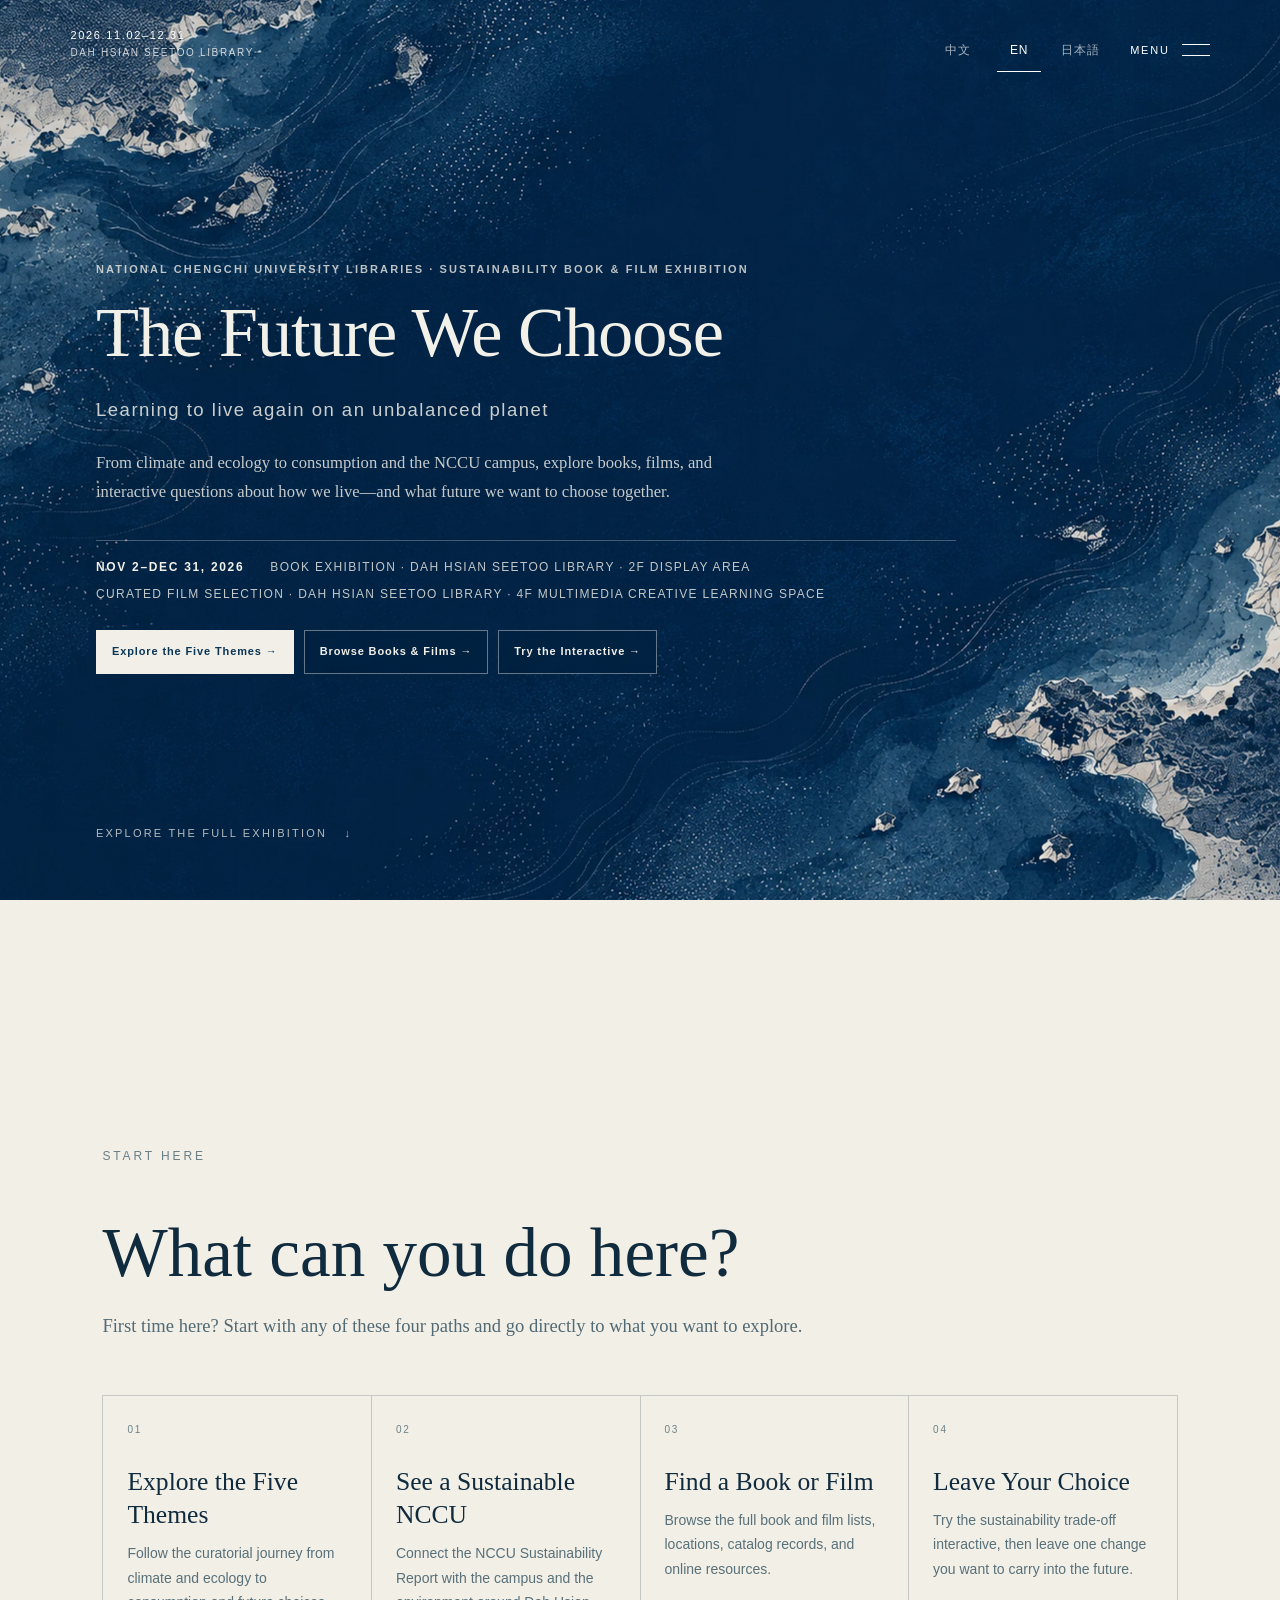
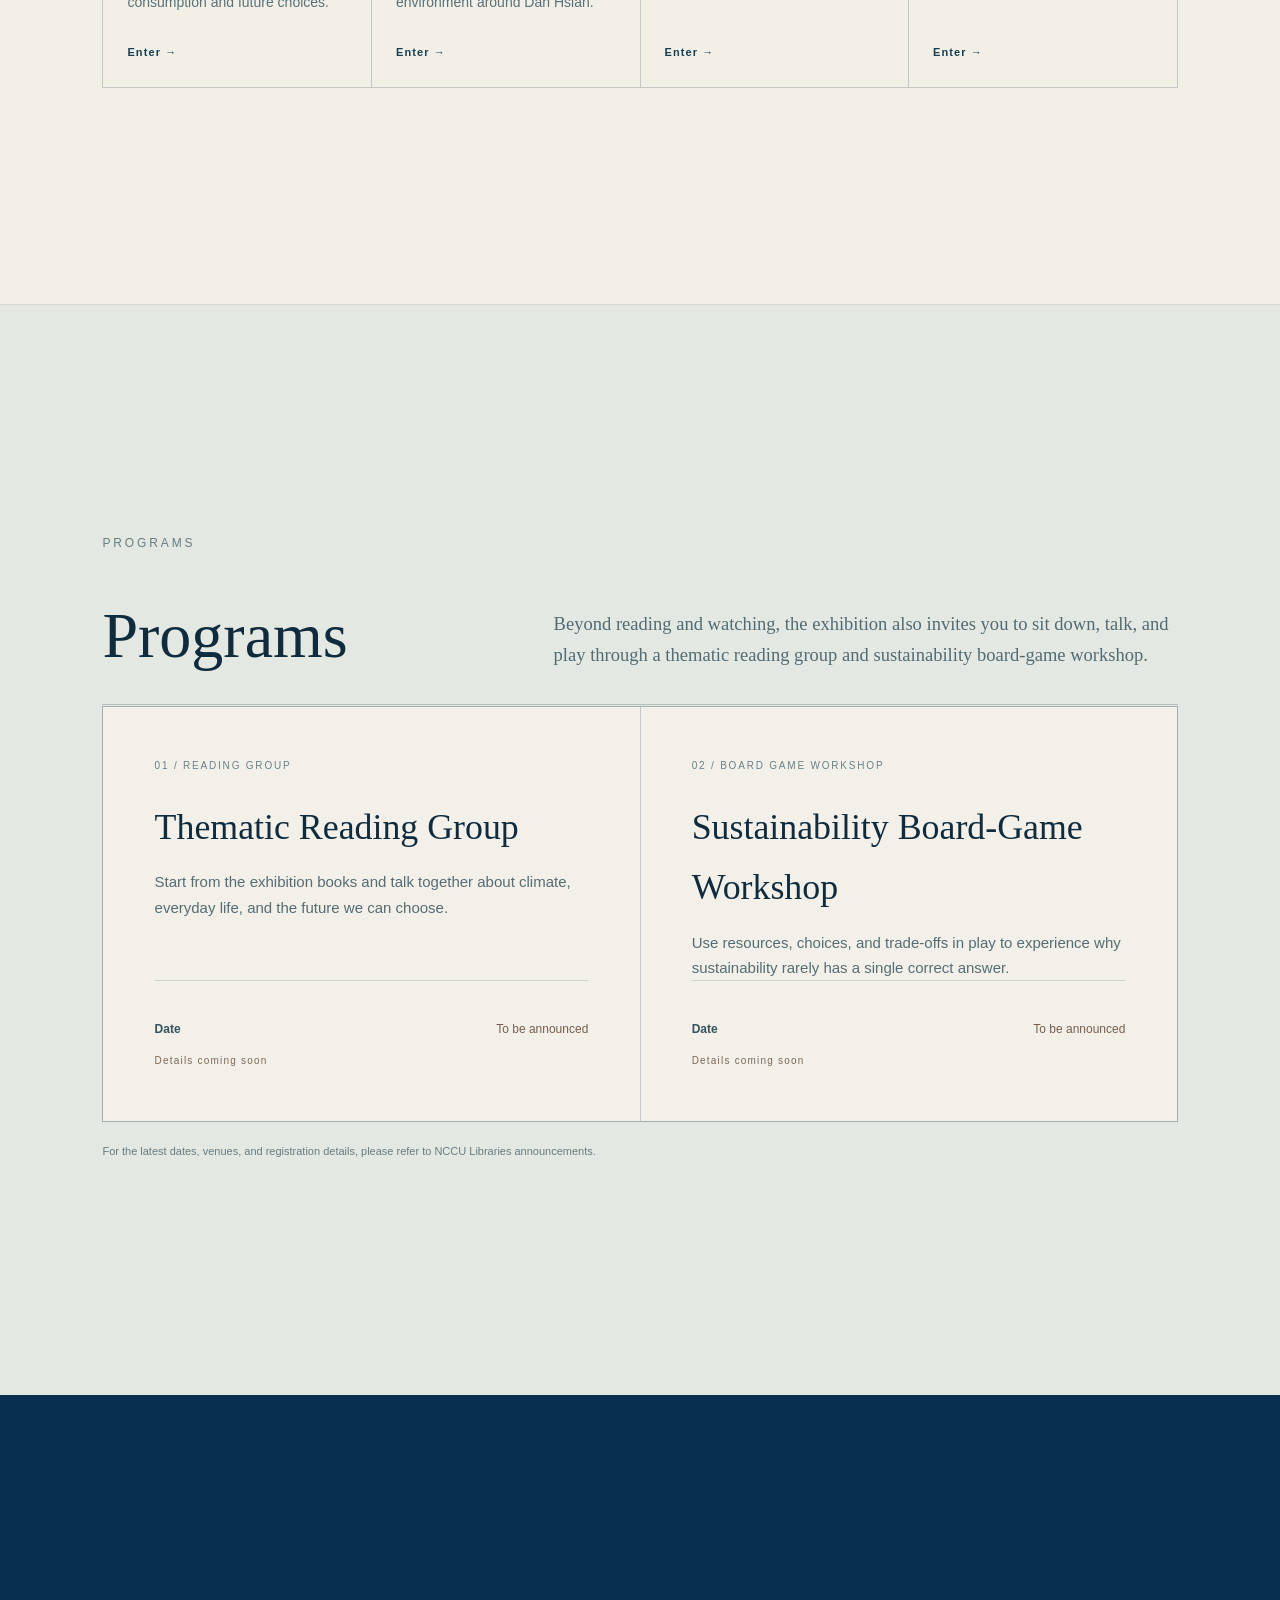
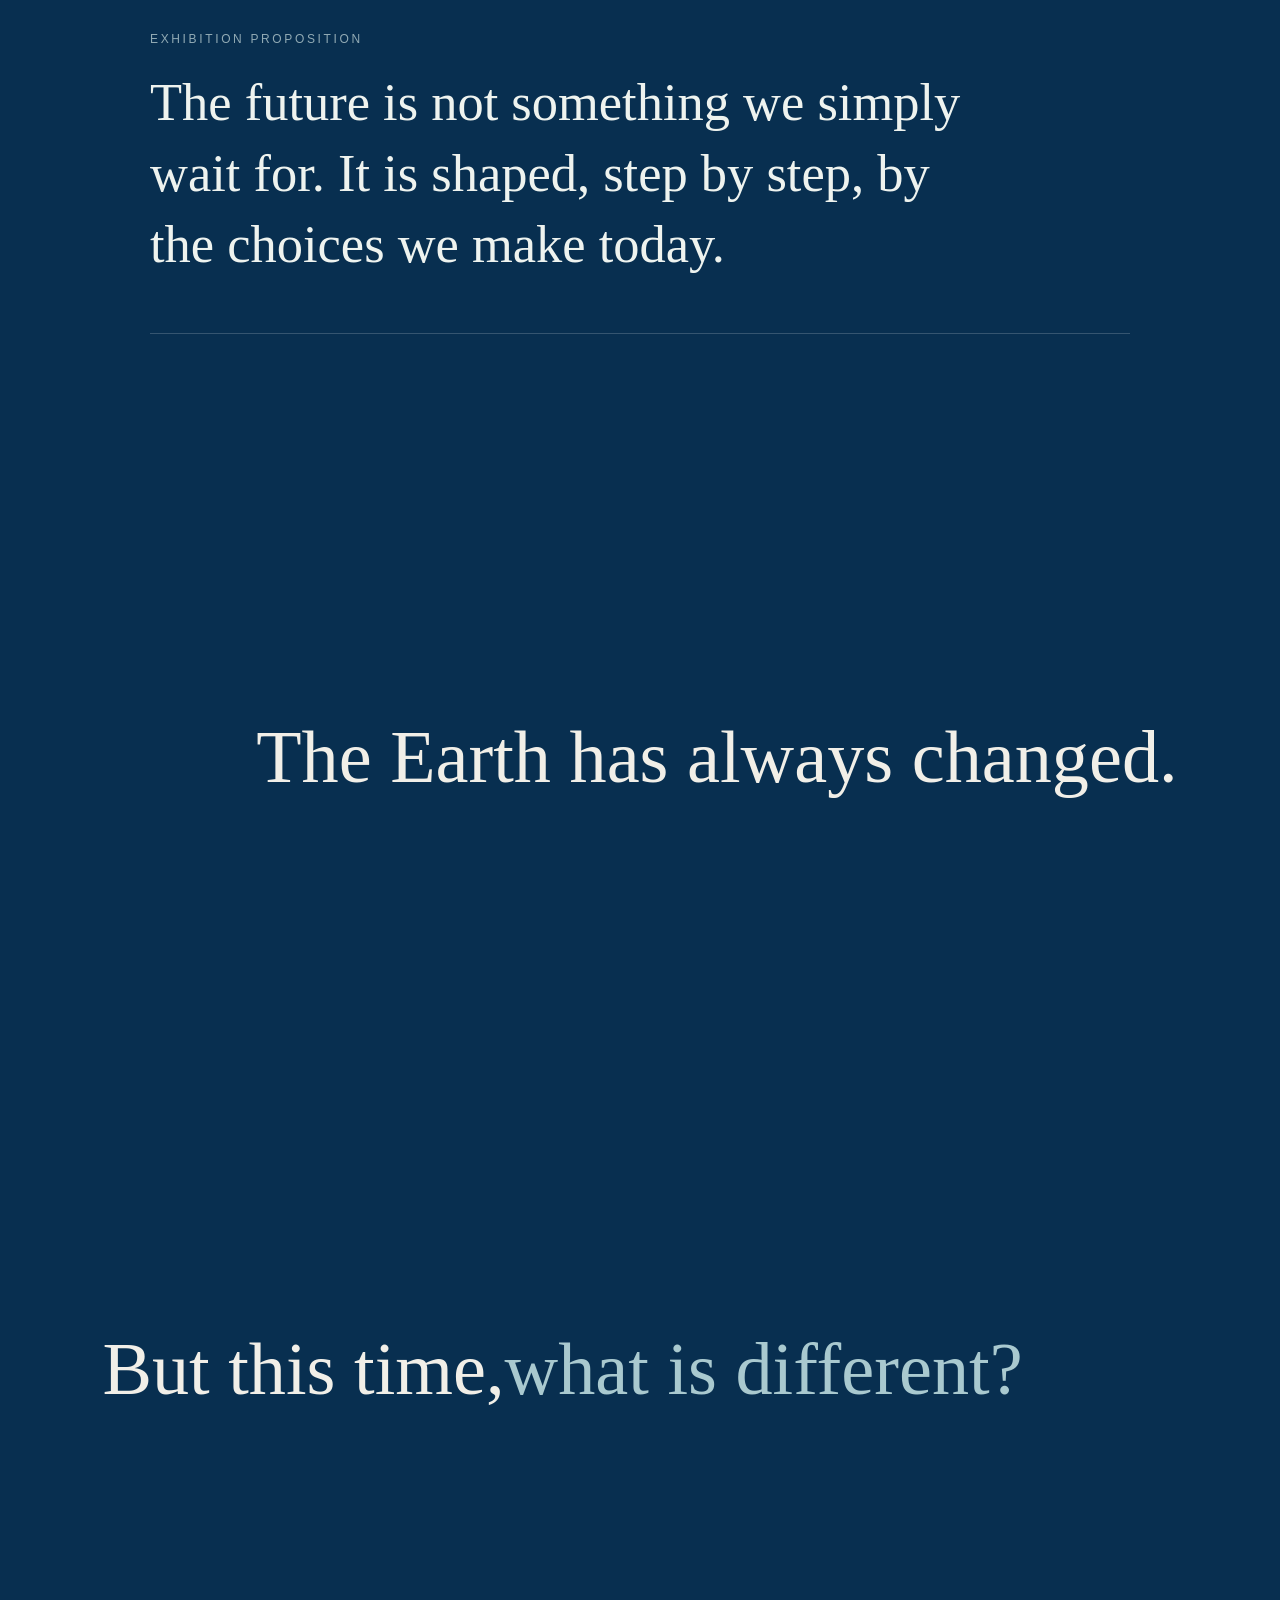
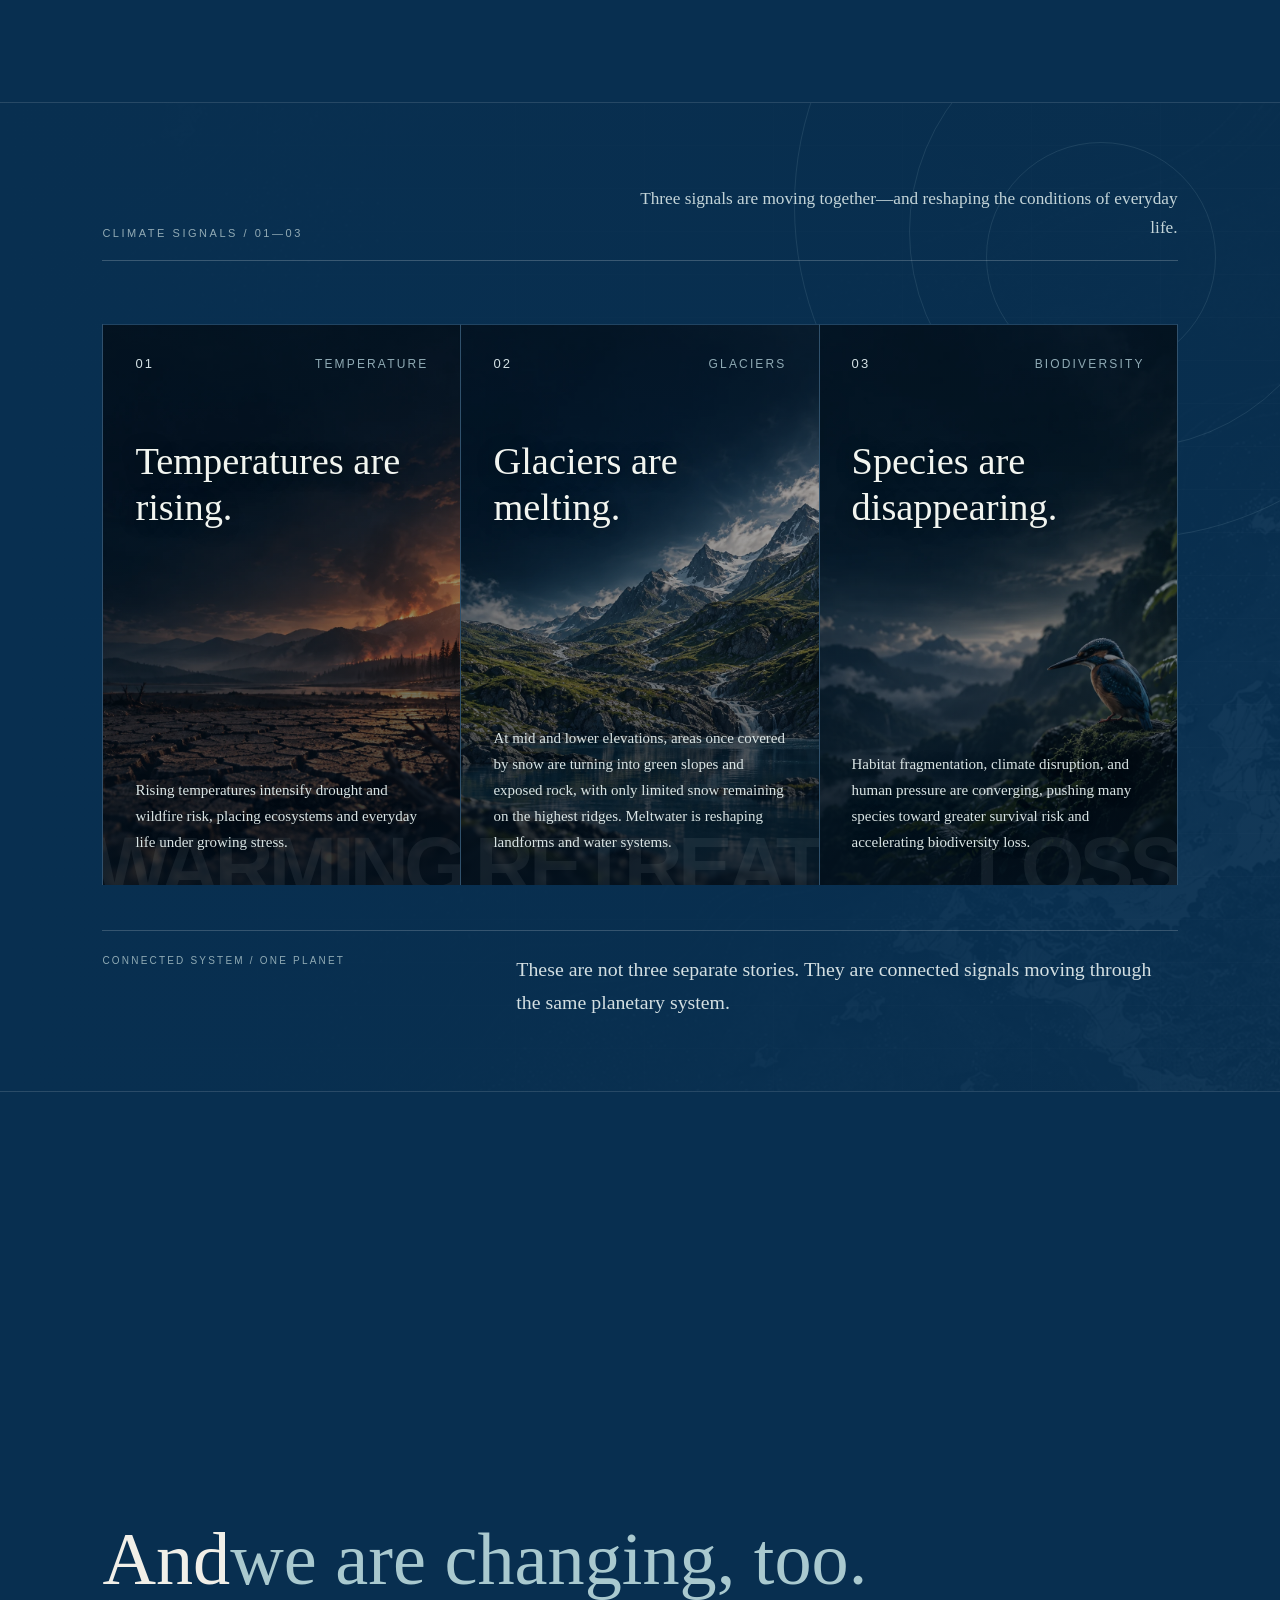
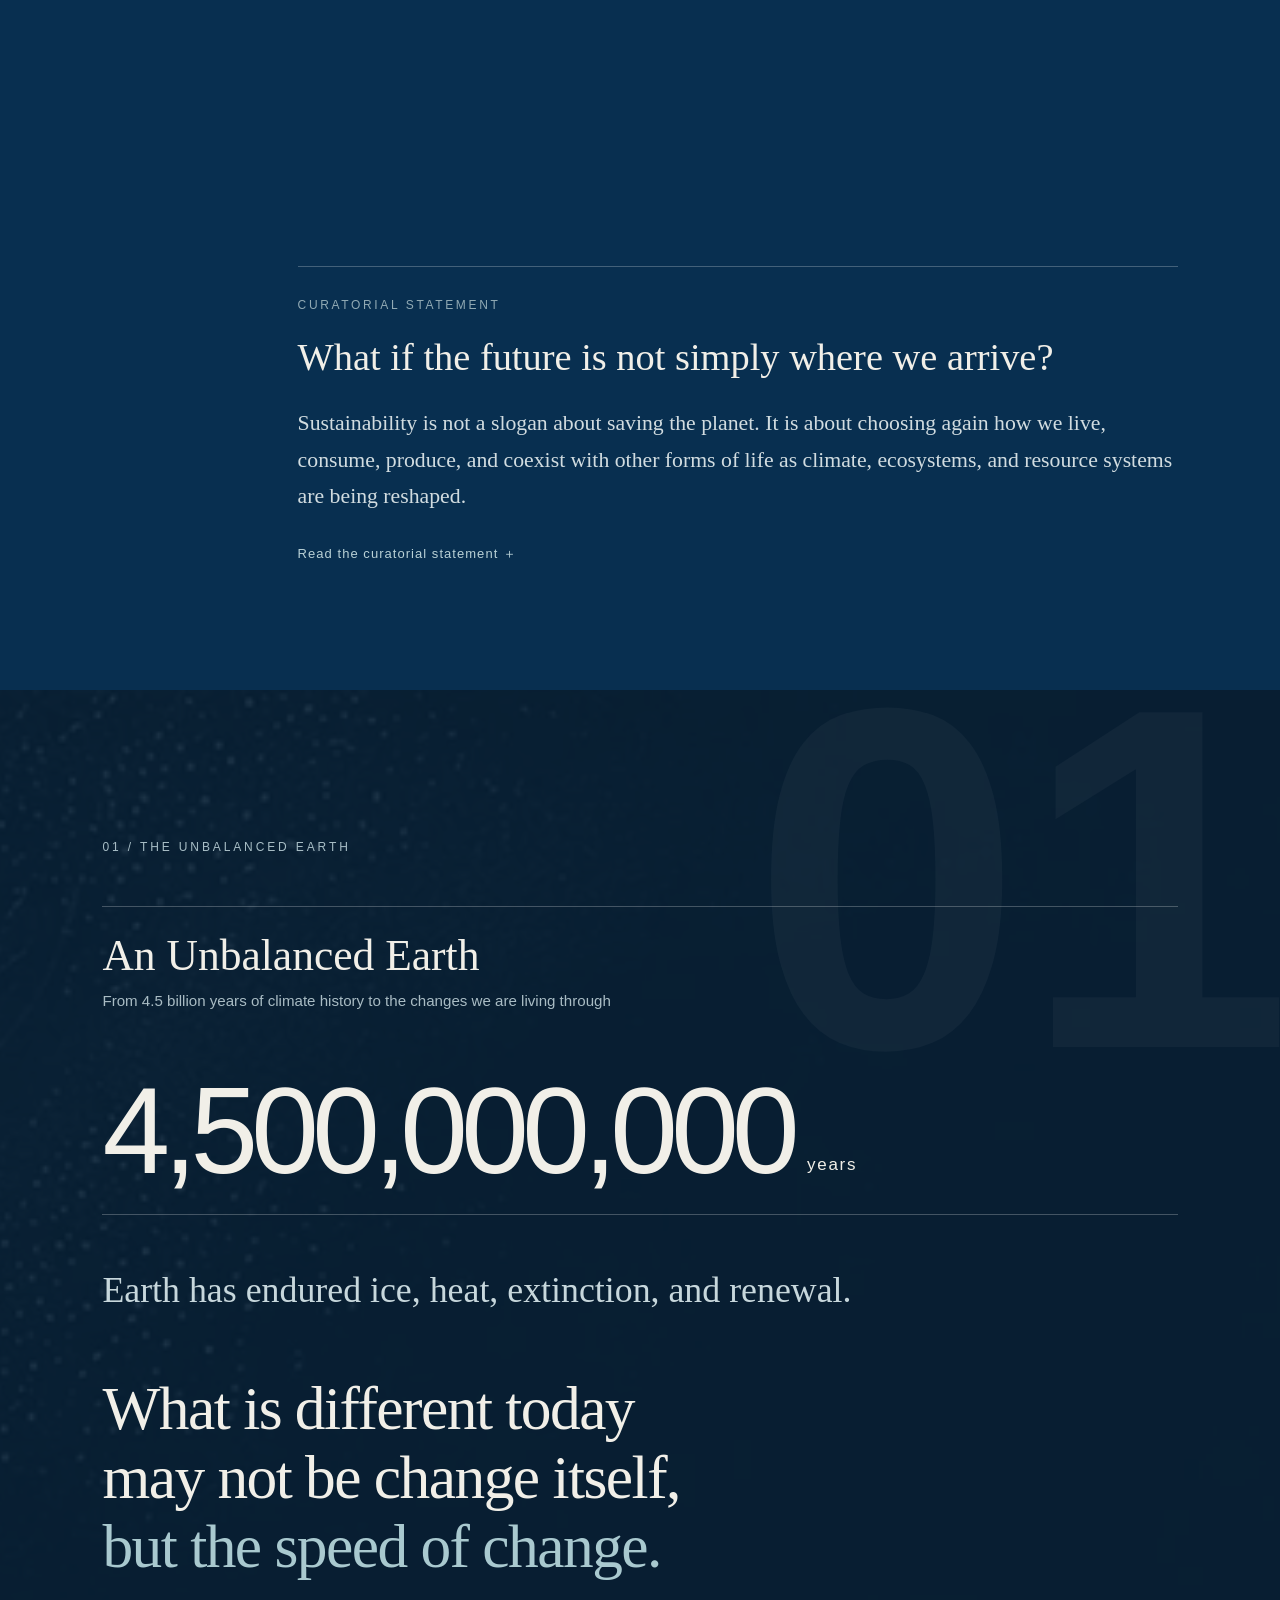
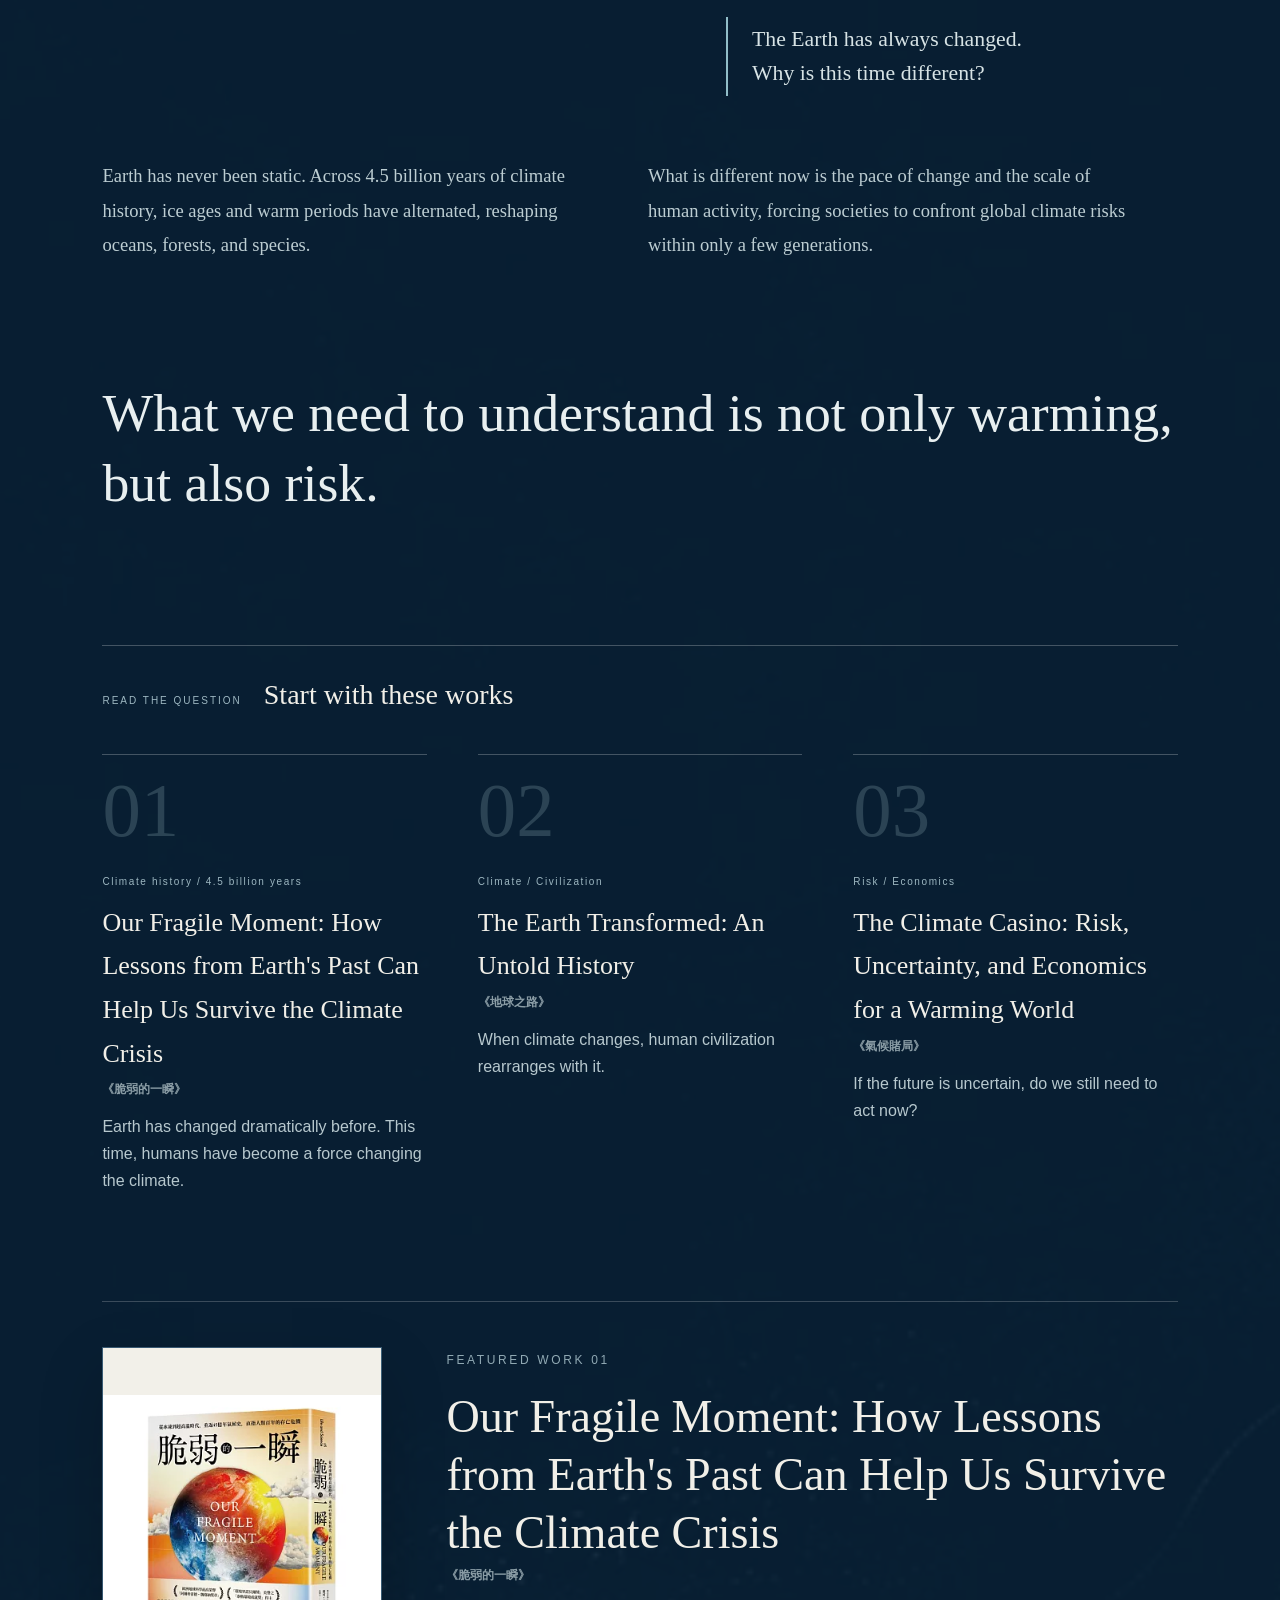
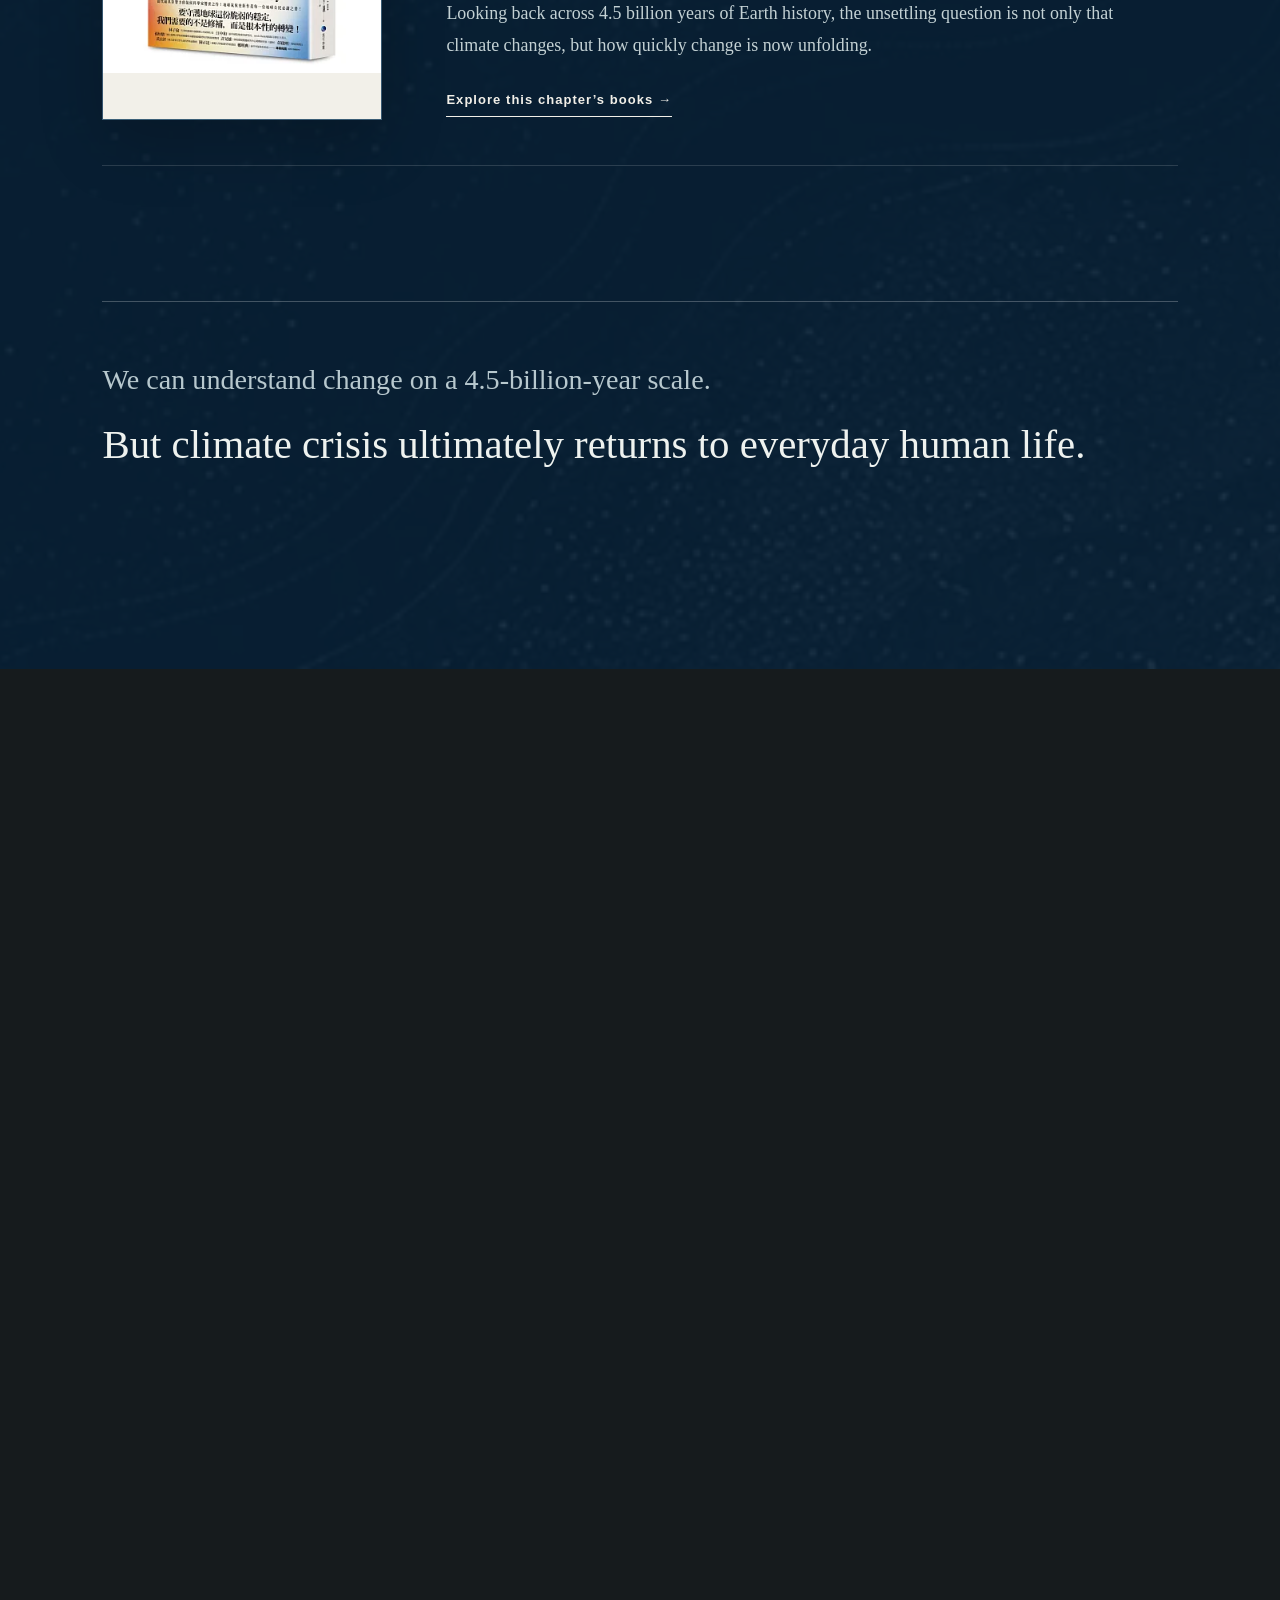
==== commit d8d167c5: "v1.7.2 v1.7.2" ====
--- a/index.html
+++ b/index.html
@@ -55,7 +55,7 @@
 <div class="hero-visit" aria-label="展覽時間與地點" data-i18n-attr="aria-label:hero.visitAria">
 <span data-i18n="hero.date">2026.11.02–12.31</span>
 <span data-i18n="hero.booksLocation">書展｜達賢圖書館 2F 展示書區</span>
-<span data-i18n="hero.filmsLocation">影展｜達賢圖書館 4F 影展區</span>
+<span data-i18n="hero.filmsLocation">影展｜達賢圖書館 4F 多媒體創意學習空間</span>
 </div>
 <div class="hero-actions" aria-label="展覽快速入口" data-i18n-attr="aria-label:hero.actionsAria">
 <a class="hero-action hero-action-primary" href="#earth" data-i18n="hero.ctaThemes">開始探索五大主題 →</a>
@@ -243,7 +243,7 @@
 </div>
 </div>
 <h2 class="reveal exhibit-statement" data-i18n-html="climate.headline">熱、火、水。<br/><em>氣候危機，不再只是未來式。</em></h2>
-<blockquote class="chapter-question reveal"><p data-i18n-html="climate.question">如果氣候危機已經來了，</br>我們準備好了嗎？</p></blockquote>
+<blockquote class="chapter-question reveal"><p data-i18n-html="climate.question">如果氣候危機已經來了，<br>我們準備好了嗎？</p></blockquote>
 <p class="lead reveal exhibit-lead" data-i18n="climate.body">氣候變遷可能是一場提前到來的熱浪、一片失控的野火、一條逐漸退縮的冰川。當極端事件越來越頻繁，氣候問題便從「未來可能發生」，轉變成「此刻正在發生」。</p>
 <p class="chapter-punch reveal" data-i18n="climate.punch">氣候，終究會回到人的生活裡。</p>
 <div class="mini-resource-list reveal">
@@ -538,7 +538,7 @@
 <div class="about-grid reveal">
 <article><span data-i18n="about.whenLabel">展期</span><strong data-i18n="about.when">2026 年 11 月 2 日–12 月 31 日</strong></article>
 <article><span data-i18n="about.booksLabel">書展地點</span><strong data-i18n="about.books">2F 展示書區</strong></article>
-<article><span data-i18n="about.filmsLabel">影展地點</span><strong data-i18n="about.films">4F 影展區</strong></article>
+<article><span data-i18n="about.filmsLabel">影展地點</span><strong data-i18n="about.films">4F 多媒體創意學習空間</strong></article>
 <article><span data-i18n="about.organizerLabel">主辦單位</span><strong data-i18n="about.organizer">國立政治大學圖書館</strong></article>
 </div>
 <div class="curatorial-method reveal">
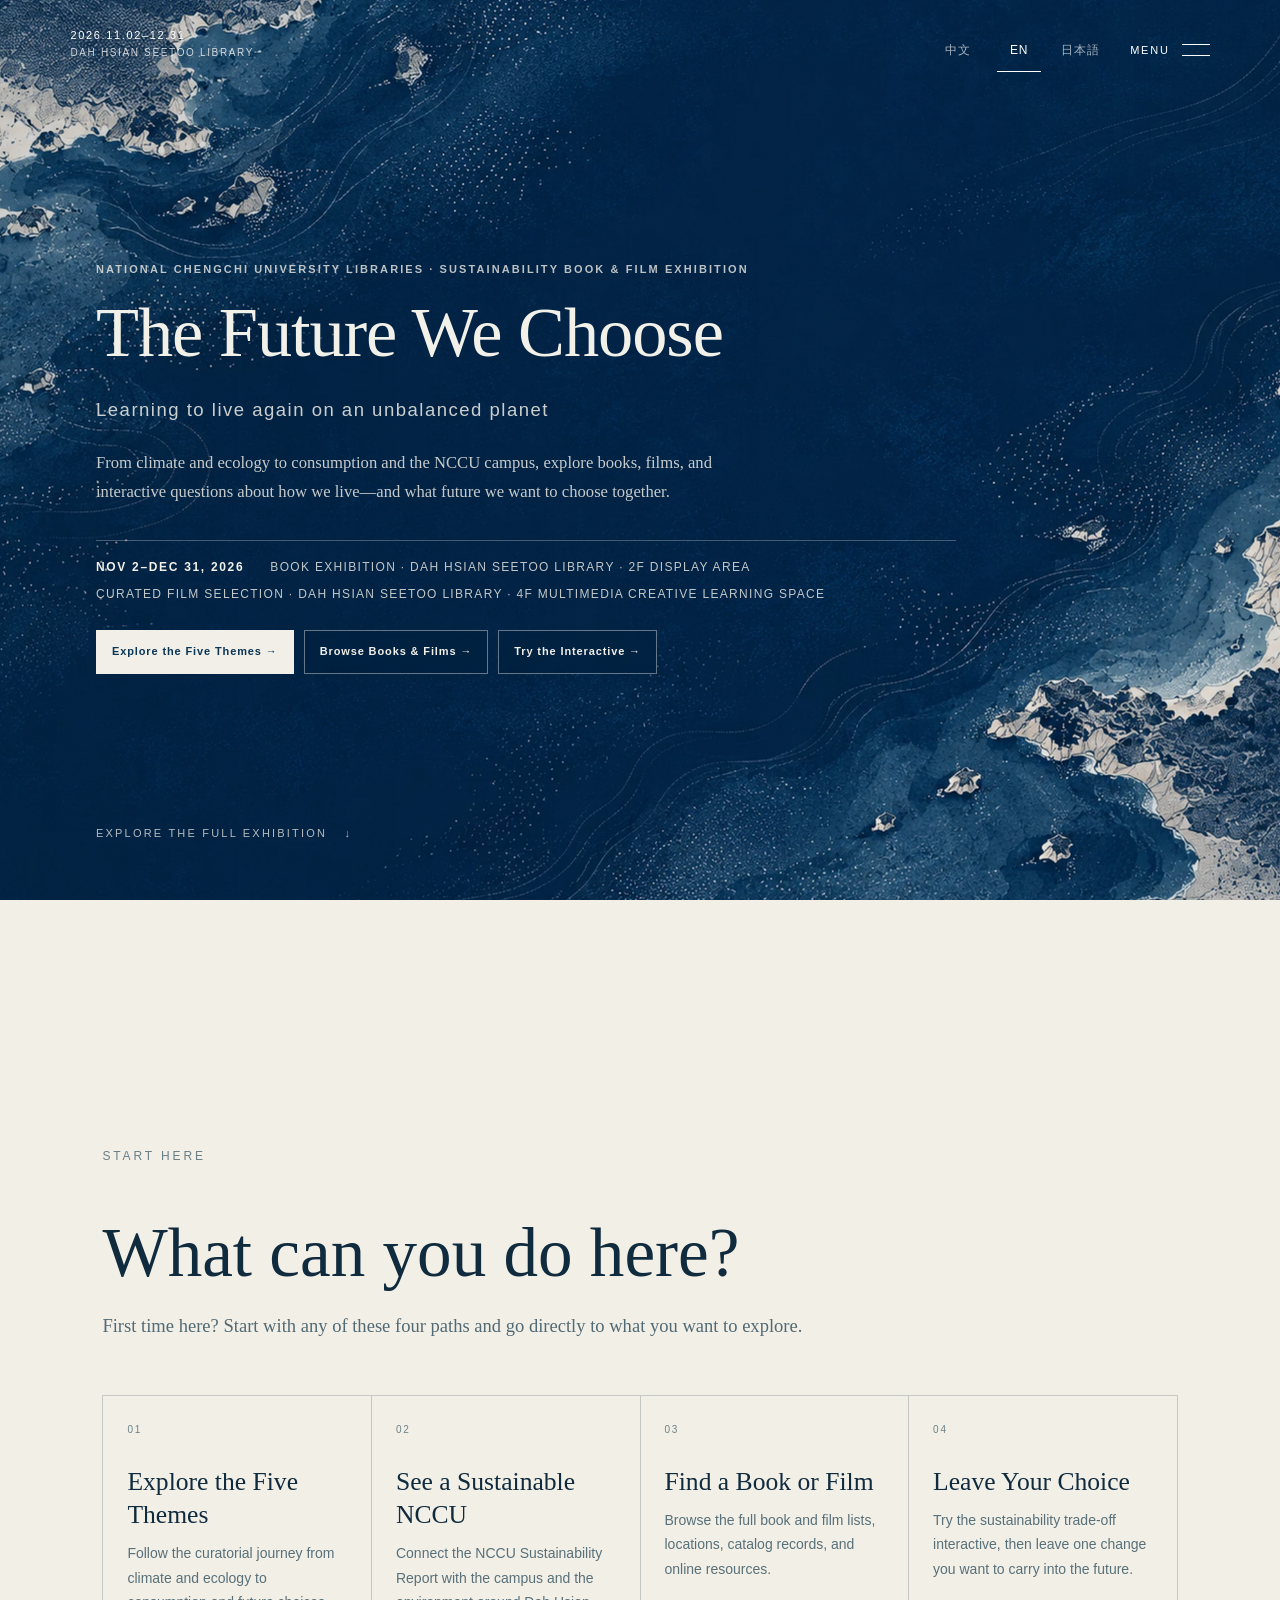
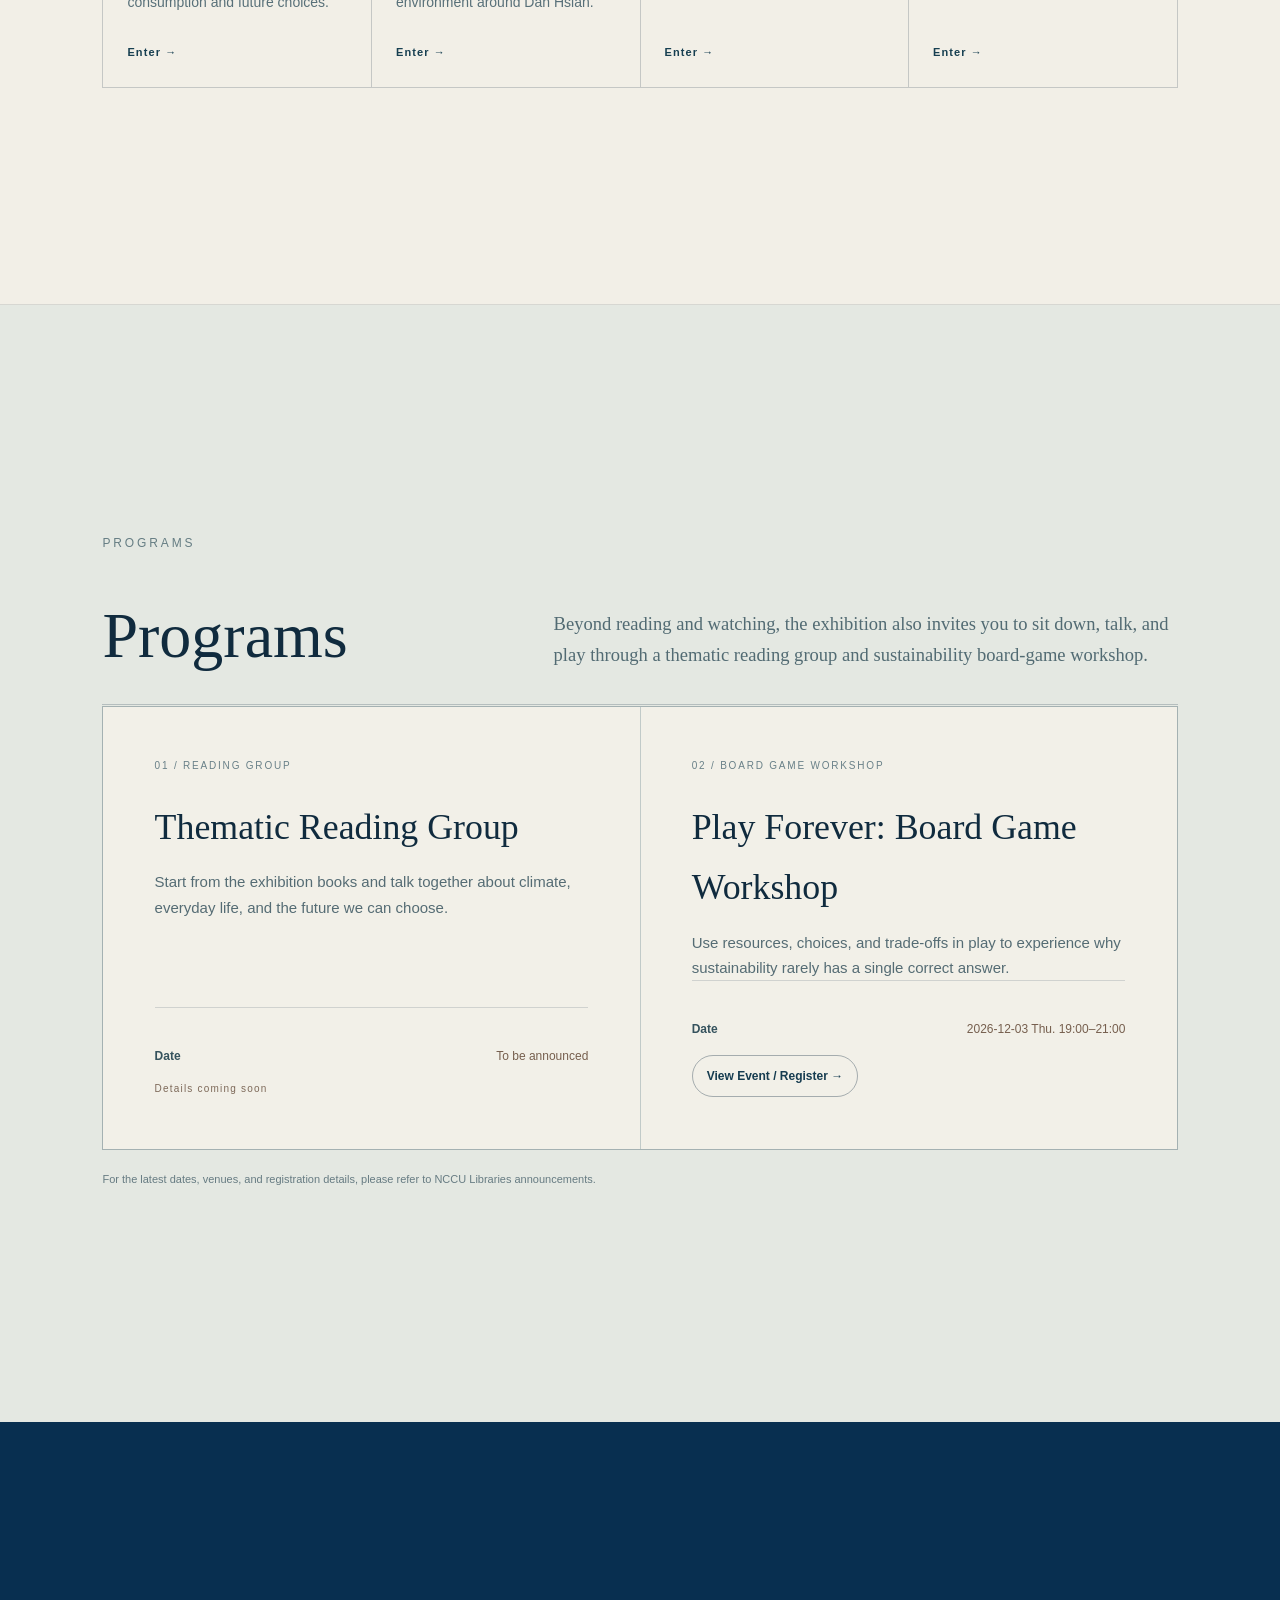
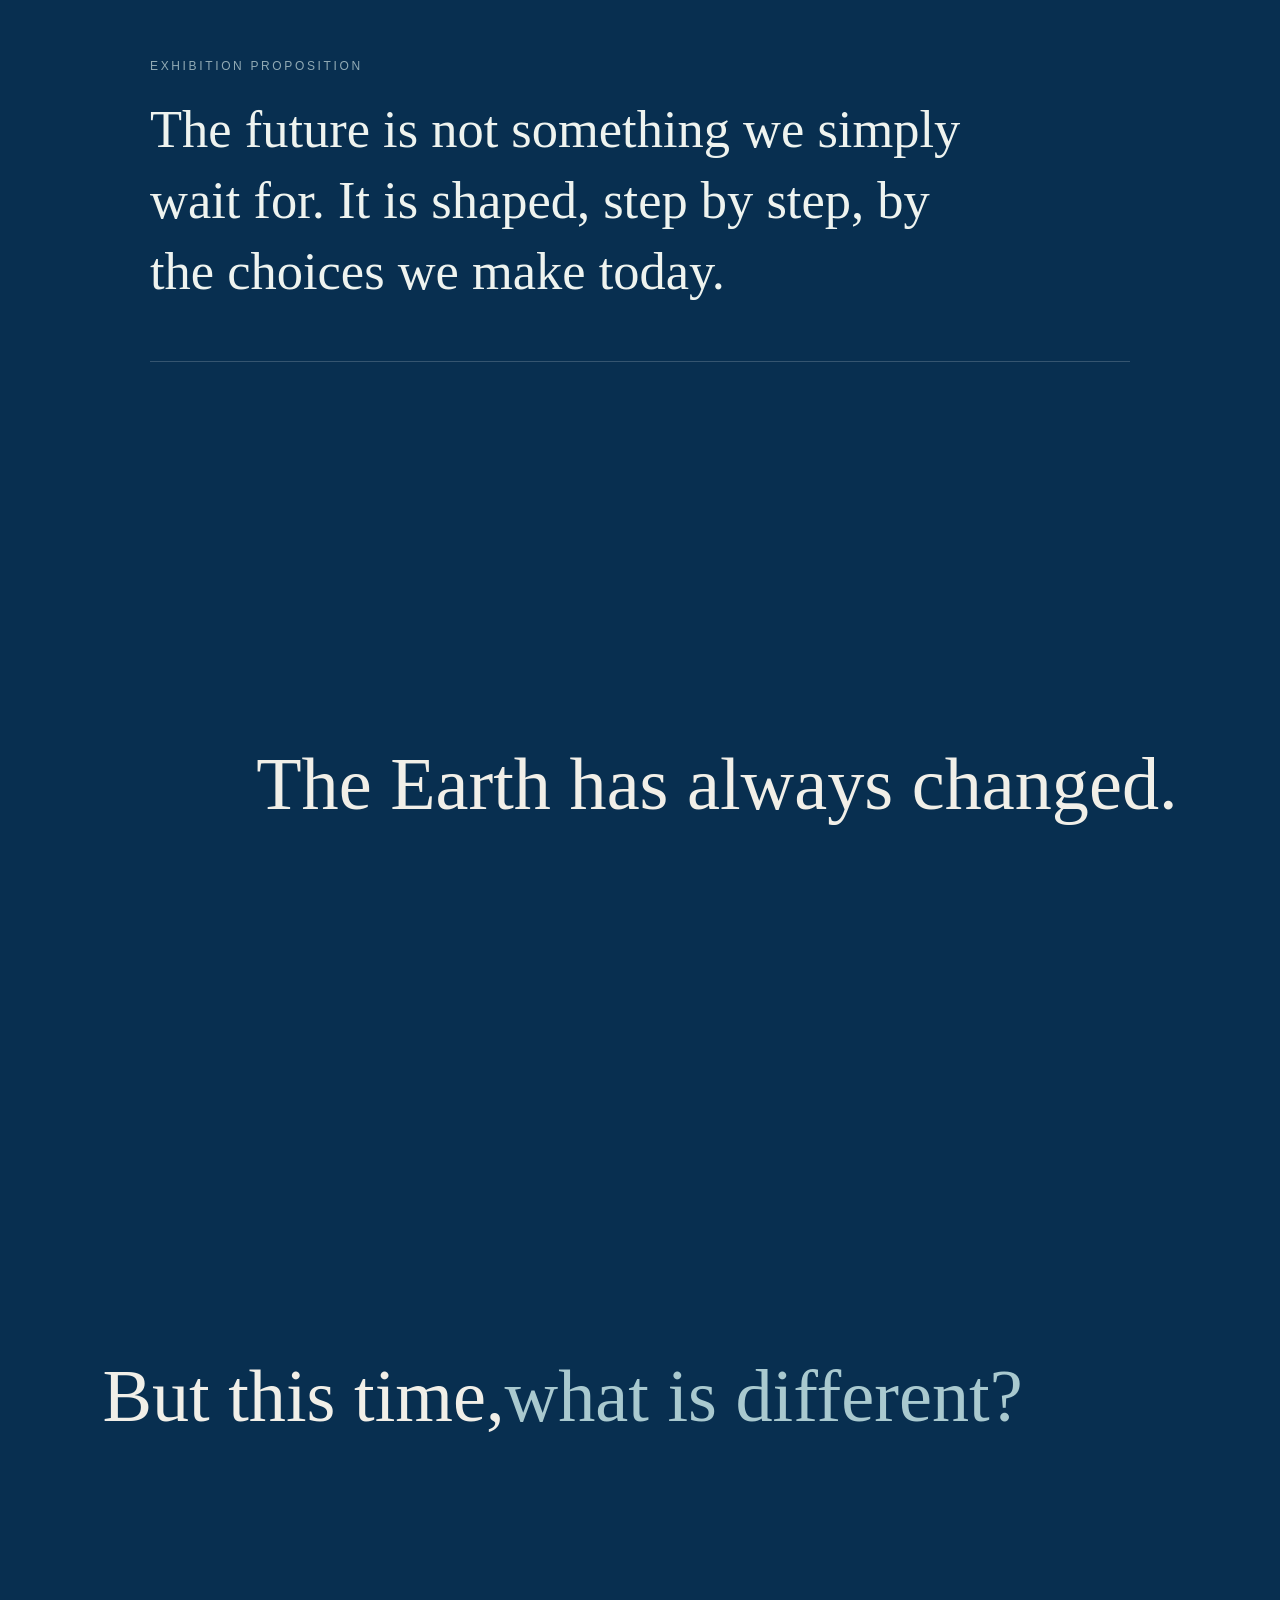
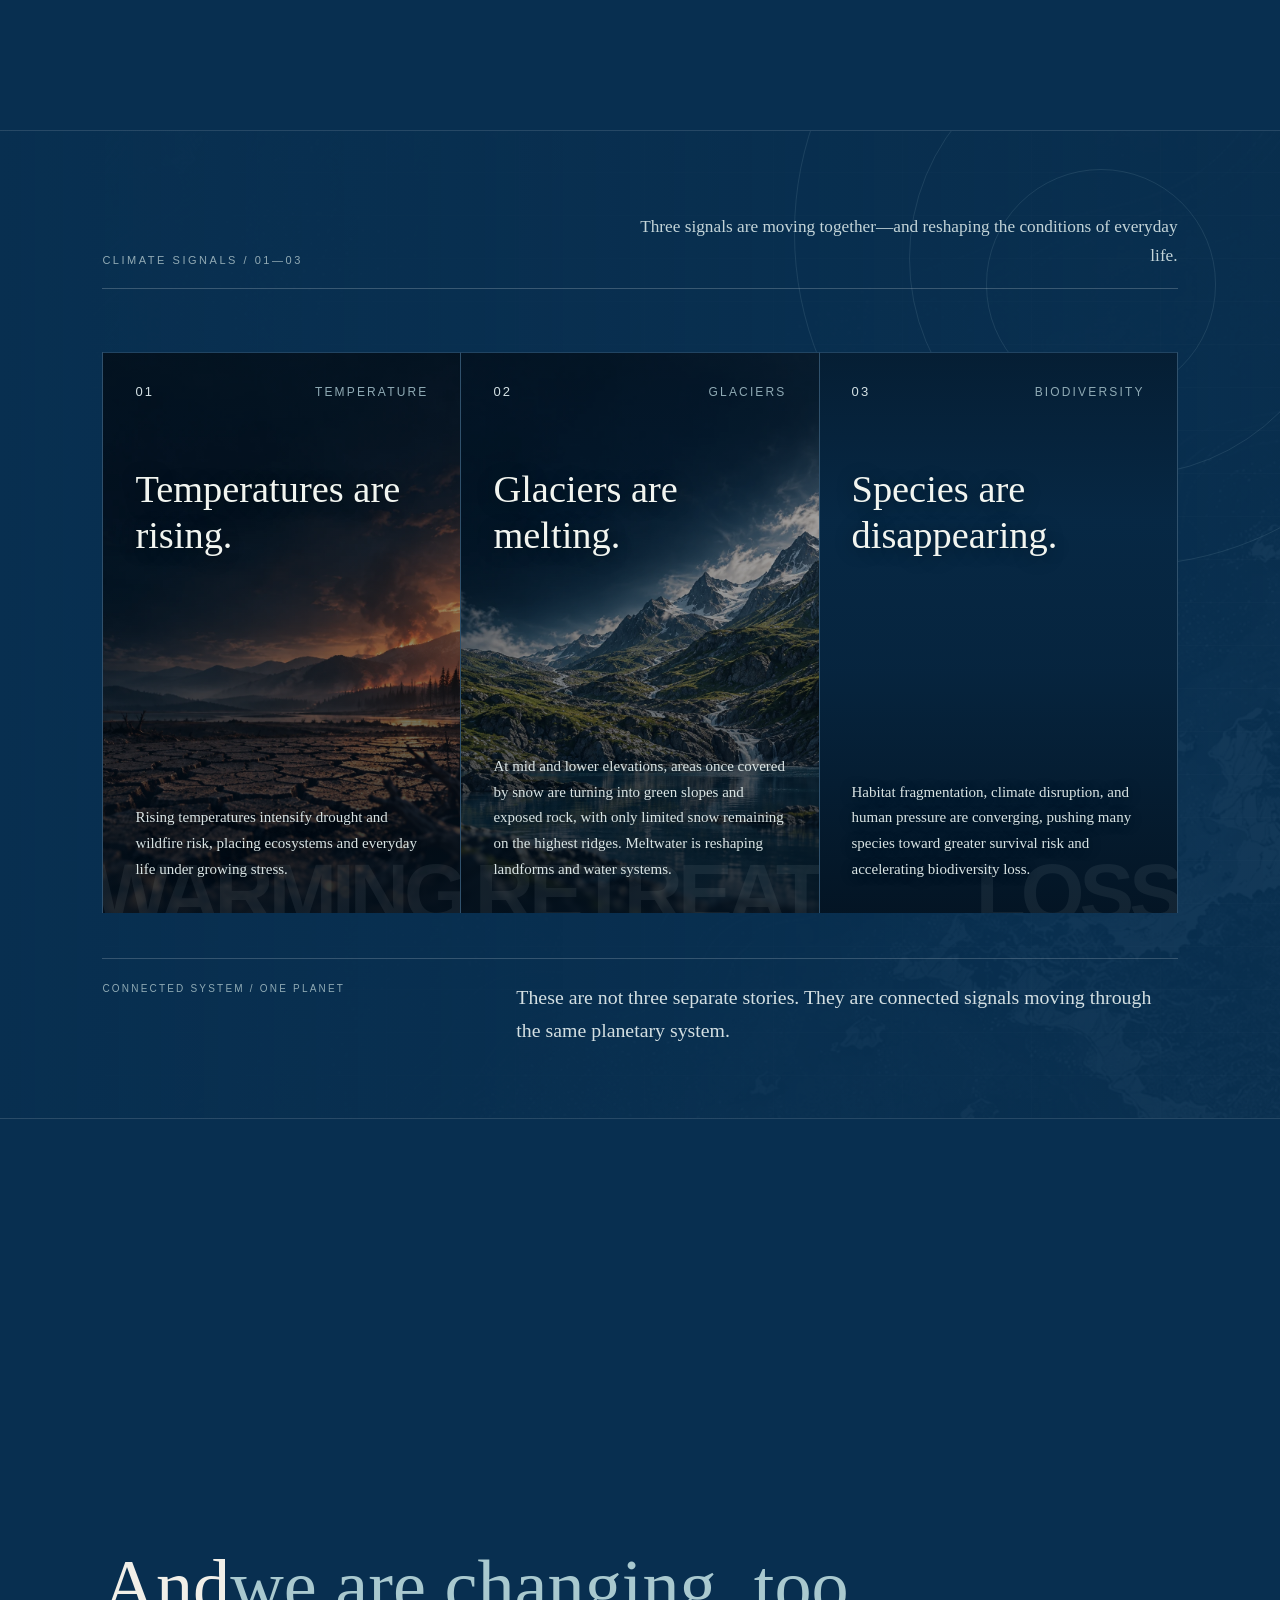
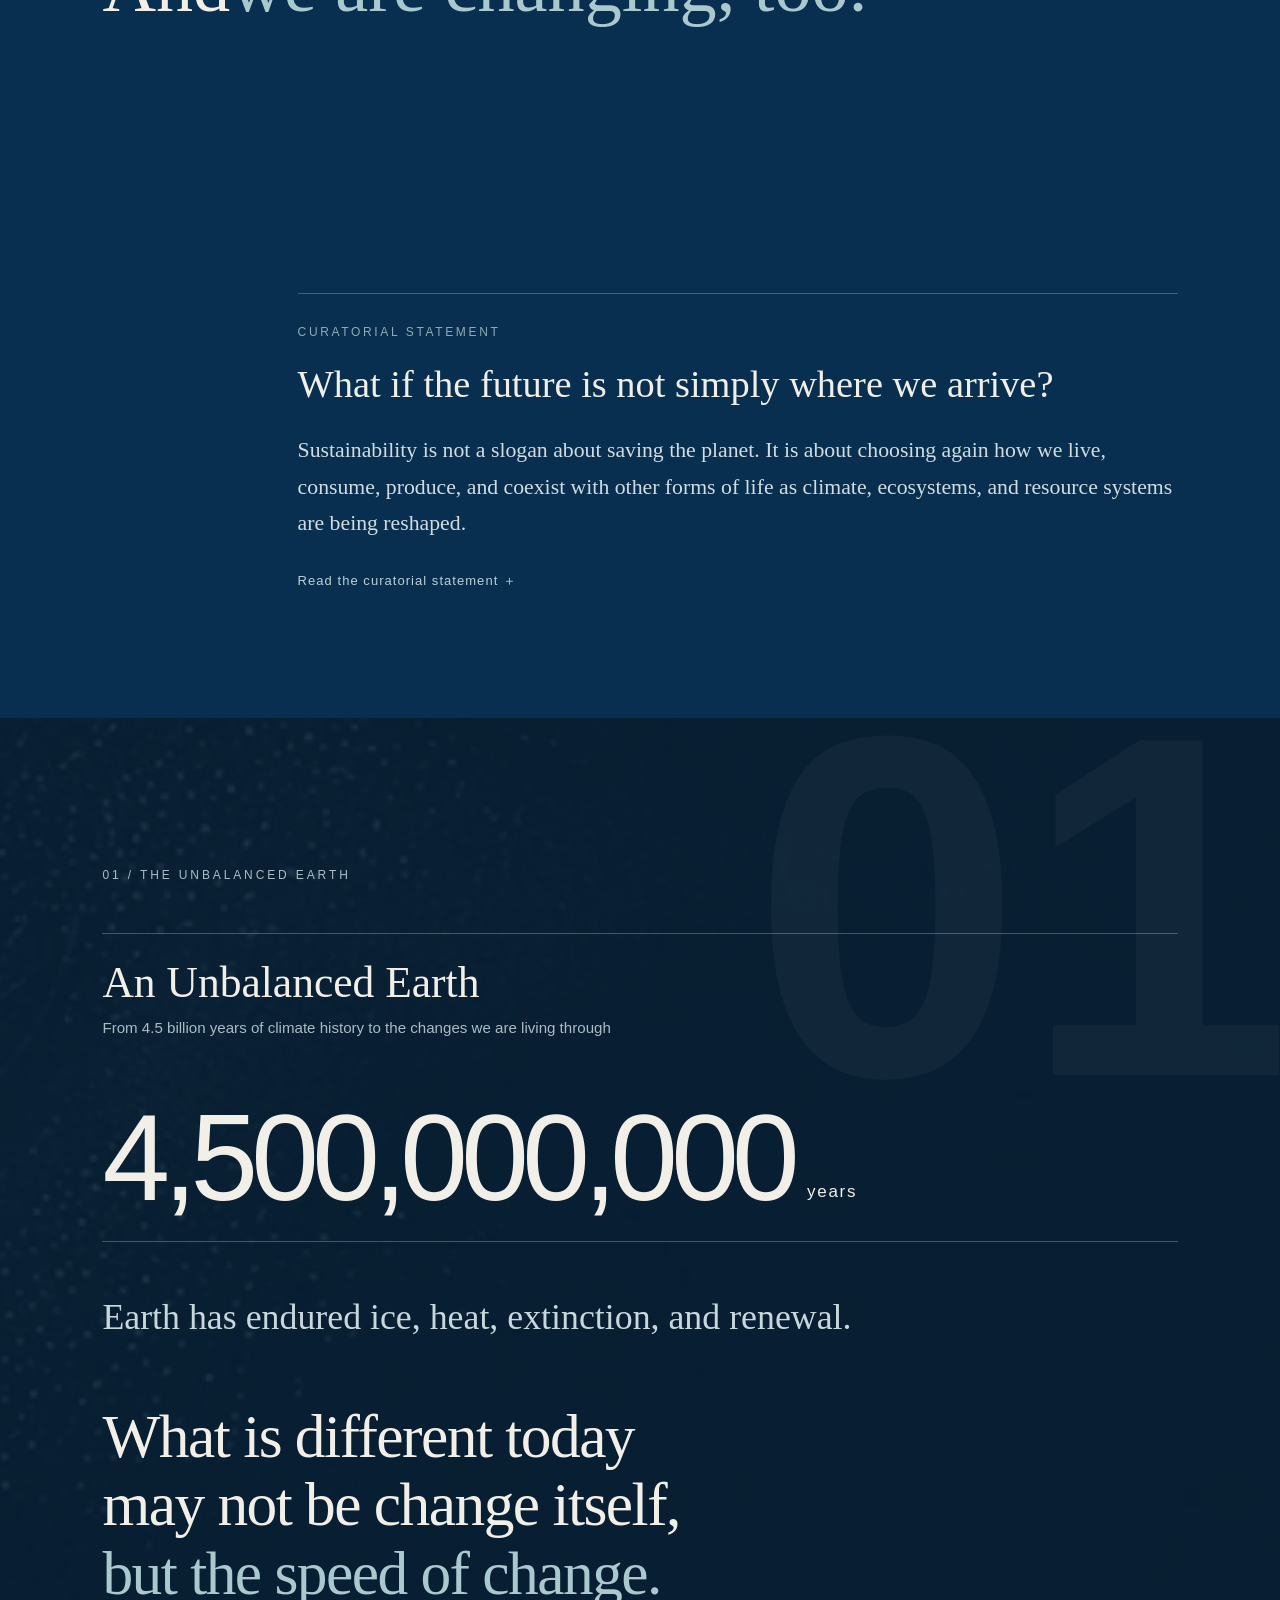
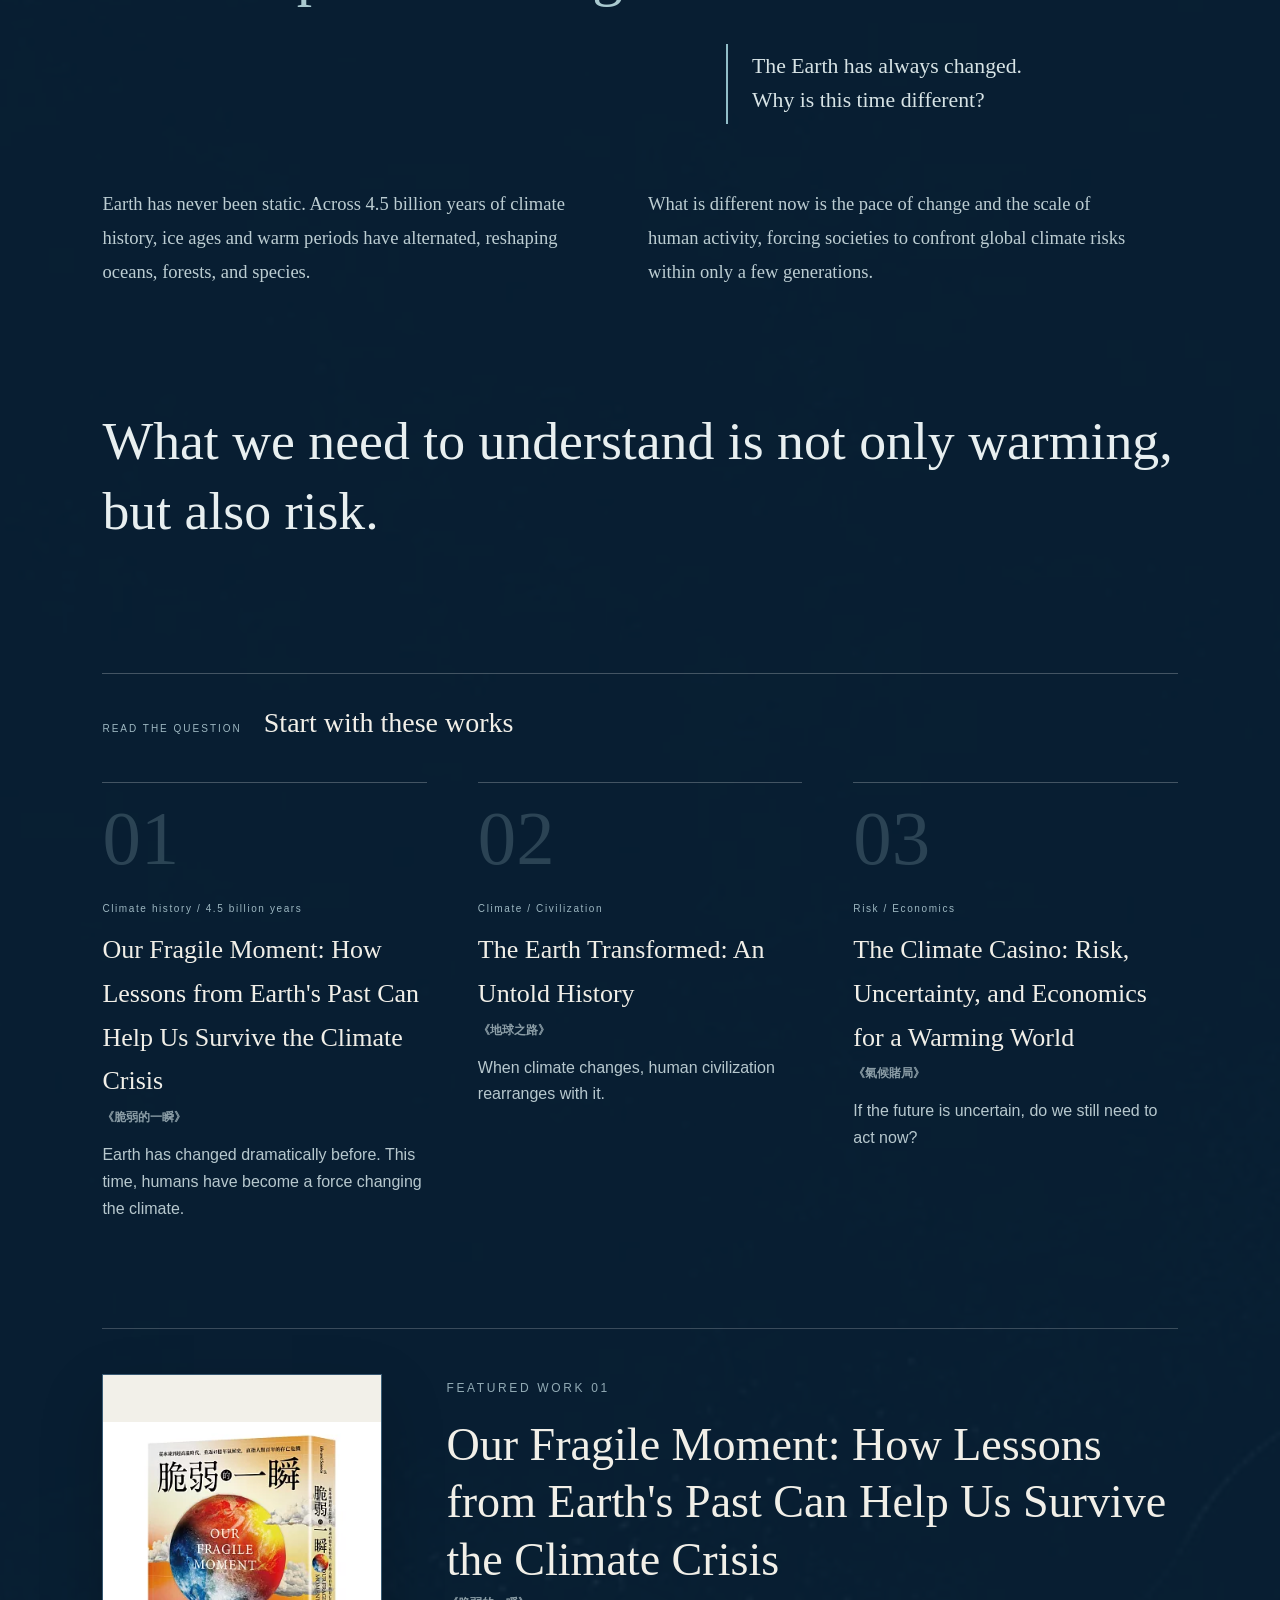
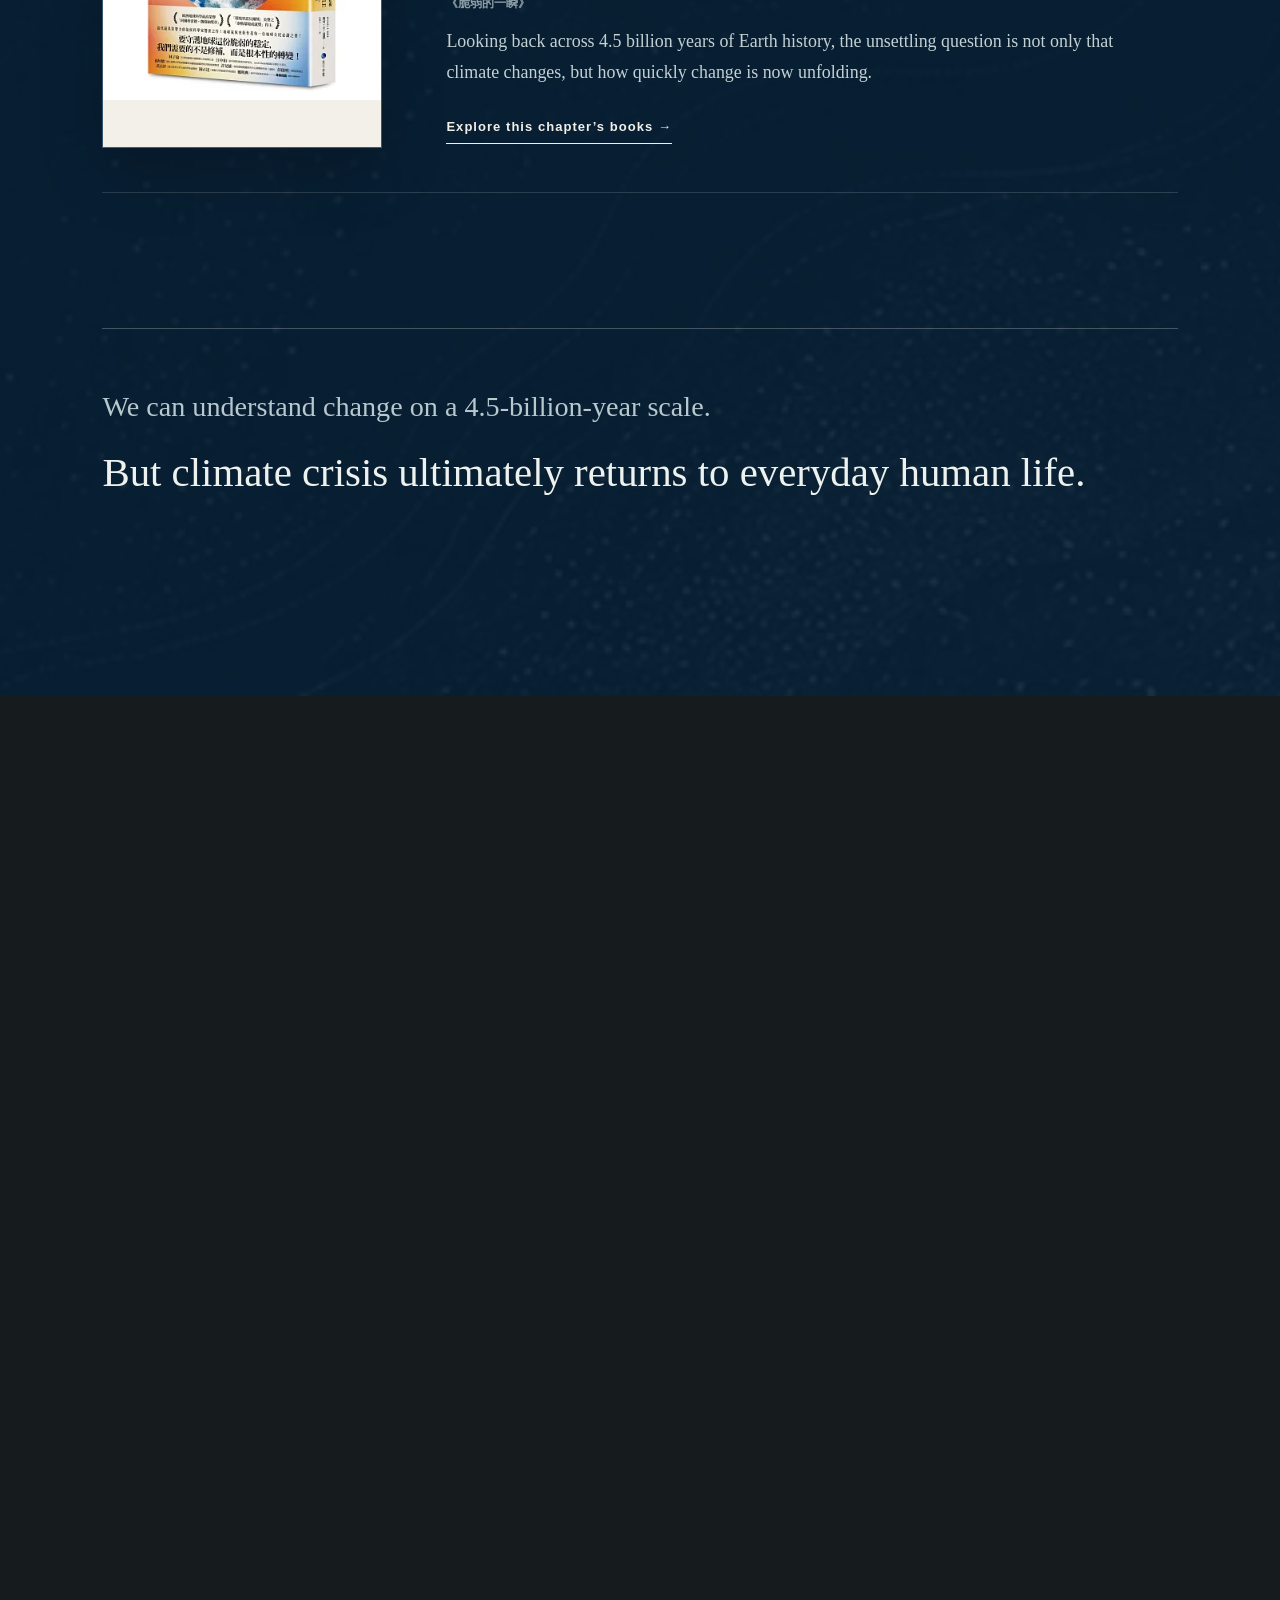
==== commit 309d6a27: "V1.7.5 V1.7.5" ====
--- a/index.html
+++ b/index.html
@@ -7,7 +7,7 @@
 <meta content="#082f50" name="theme-color"/>
 <meta content="國立政治大學圖書館永續書影展，從氣候、生態、消費到政大校園，透過書籍、影片與互動重新思考我們共同選擇的未來。" name="description"/>
 <title>我們選擇的未來｜國立政治大學圖書館永續書影展</title>
-<script>document.documentElement.classList.add('js');</script><link as="image" fetchpriority="high" href="assets/hero/hero-2560.webp" media="(min-width: 821px)" rel="preload"/><link as="image" fetchpriority="high" href="assets/hero/hero-mobile.webp" media="(max-width: 820px)" rel="preload"/><link href="css/main.css?v=171" rel="stylesheet"/>
+<script>document.documentElement.classList.add('js');</script><link as="image" fetchpriority="high" href="assets/hero/hero-2560.webp" media="(min-width: 821px)" rel="preload"/><link as="image" fetchpriority="high" href="assets/hero/hero-mobile.webp" media="(max-width: 820px)" rel="preload"/><link href="css/main.css?v=175" rel="stylesheet"/>
 </head>
 <body>
 <div aria-hidden="true" class="grain"></div>
@@ -92,12 +92,16 @@
 <div class="program-meta"><b data-i18n="programs.dateLabel">活動日期</b><span data-i18n="programs.tba">即將公布</span></div>
 <span class="program-status" data-i18n="programs.detailsSoon">活動詳情即將公布</span>
 </article>
-<article>
+<article class="program-card program-card-registration">
 <span class="program-number">02 / BOARD GAME WORKSHOP</span>
-<h3 data-i18n="programs.gameTitle">永續桌遊工作坊</h3>
+<h3 data-i18n="programs.gameTitle">永遠要玩桌遊工作坊</h3>
 <p data-i18n="programs.gameBody">從遊戲中的資源、選擇與取捨，體驗永續為什麼很少只有一個標準答案。</p>
-<div class="program-meta"><b data-i18n="programs.dateLabel">活動日期</b><span data-i18n="programs.tba">即將公布</span></div>
-<span class="program-status" data-i18n="programs.detailsSoon">活動詳情即將公布</span>
+<div class="program-meta"><b data-i18n="programs.dateLabel">活動日期</b><span data-i18n="programs.gameDate">2026-12-03（四）19:00–21:00</span></div>
+<a class="program-action" data-i18n="programs.register" href="https://moltke.nccu.edu.tw/Registration/registration.do?action=conferenceInfo&amp;conferenceID=X27145" rel="noopener noreferrer" target="_blank">查看活動／立即報名 →</a>
+<div class="program-qr" aria-label="桌遊工作坊報名 QR Code" data-i18n-attr="aria-label:programs.gameQrAria">
+<img src="assets/qr/programs/boardgame-20261203.svg" alt="桌遊工作坊報名 QR Code" data-i18n-attr="alt:programs.gameQrAlt"/>
+<span data-i18n="programs.gameQrLabel">用手機掃描報名</span>
+</div>
 </article>
 </div>
 <p class="program-note reveal" data-i18n="programs.note">最新活動時間、地點與報名方式，以政大圖書館公告為準。</p>
@@ -523,7 +527,7 @@
 <section class="collection" data-header-theme="light" id="collection">
 <div class="chapter-inner">
 <p class="chapter-kicker">EXPLORE THE COLLECTION</p>
-<h2 data-i18n="collection.title">探索完整書影單</h2>
+<h2 data-i18n="collection.title" id="collection-title">探索完整書影單</h2>
 <p class="collection-lead" data-i18n="collection.body">依五大展區瀏覽本展書籍與影片，搜尋題名、索書號或館藏地，並查看政大圖書館館藏與線上資源。</p>
 <div class="collection-actions">
 <a class="collection-link collection-button" data-i18n="collection.openBooks" href="book-list.html" id="bookListLink">查看完整書單 →</a>
@@ -702,7 +706,7 @@
 <a href="#programs">＋<span data-i18n="mobile.programs">活動</span></a>
 <a href="#collection">⌕<span data-i18n="mobile.collection">書影單</span></a>
 </nav>
-<script src="js/i18n.js?v=171"></script>
+<script src="js/i18n.js?v=175"></script>
 <script src="js/feedback-config.js?v=170"></script>
 <script src="js/main.js?v=170"></script>
 </body>
--- a/css/main.css
+++ b/css/main.css
@@ -86,7 +86,8 @@
 
 .choice{background:#d7dedc;color:#102b3e;padding-bottom:14vh}.choice .chapter-kicker{color:#52707a}.choice h2 em{color:#3f7073}.choice .lead{color:#425e67}.choice-progress{margin-top:7vh;display:grid;gap:10px}.choice-progress>div:first-child{display:flex;justify-content:space-between;align-items:center;font-size:11px;letter-spacing:.16em;color:#567079}.choice-progress b{font-size:13px;color:#183f50}.choice-progress-track{height:3px;background:rgba(24,63,80,.16);overflow:hidden}.choice-progress-track i{display:block;width:0;height:100%;background:#183f50;transition:width .4s ease}.choice-list{display:grid;gap:28px;margin-top:4vh}.choice-card{background:#f4f1e8;padding:clamp(26px,4.5vw,64px);border-top:3px solid #173f51;box-shadow:0 20px 50px rgba(11,35,45,.1);transition:border-color .25s ease,transform .25s ease}.choice-card.answered{border-top-color:#b86d4c}.choice-pair{font-family:var(--serif);font-size:clamp(27px,3.5vw,44px);margin:0 0 12px}.choice-actions{display:flex;flex-wrap:wrap;gap:12px;margin-top:30px}.choice-actions button{border:1px solid currentColor;background:transparent;padding:13px 18px;cursor:pointer;color:inherit;transition:background .2s ease,color .2s ease,transform .2s ease}.choice-actions button:hover{transform:translateY(-2px)}.choice-actions button.selected{background:#153e4e;color:white}.choice-feedback{margin:26px 0 0;padding:20px 22px;border-left:3px solid #b86d4c;background:#ebe8df;font-family:var(--serif);color:#355965}.choice-feedback:empty{display:none}.choice-feedback span{display:block;margin-bottom:6px;font-family:var(--sans);font-size:10px;letter-spacing:.18em;color:#8a674f}.choice-feedback p{margin:0;font-size:clamp(16px,1.4vw,20px);line-height:1.7}.choice-summary{margin-top:10vh;background:#123e4d;color:#f3f0e7;padding:clamp(28px,5vw,64px);box-shadow:0 26px 65px rgba(18,47,59,.18)}.choice-summary .editorial-label{color:#9bb8be}.choice-summary h3{font-family:var(--serif);font-size:clamp(32px,4vw,56px);font-weight:500;margin:0 0 18px}.choice-summary-intro,.choice-summary-end{font-family:var(--serif);font-size:clamp(17px,1.45vw,22px);color:#cadadd;max-width:820px}.choice-summary-list{margin:36px 0;border-top:1px solid rgba(255,255,255,.18)}.choice-summary-row{display:grid;grid-template-columns:minmax(170px,.8fr) 1.2fr;gap:24px;padding:17px 0;border-bottom:1px solid rgba(255,255,255,.18)}.choice-summary-row b{font-family:var(--serif);font-weight:500;color:#eef4f3}.choice-summary-row span{color:#b7ccd0}.choice-reset{margin-top:20px;border:1px solid rgba(255,255,255,.45);background:transparent;color:#fff;padding:12px 18px;cursor:pointer}.choice-reset:hover{background:#fff;color:#123e4d}
 
-.collection{background:#f4f1e8;color:#102b3e;padding:7vh 0 15vh}.collection .chapter-kicker{color:#627b83}.collection h2{font-family:var(--serif);font-size:clamp(46px,5.7vw,82px);font-weight:500;margin:0 0 4vh}.collection-lead{font-family:var(--serif);font-size:clamp(18px,1.8vw,26px);max-width:900px;color:#465f69}
+.collection{background:#f4f1e8;color:#102b3e;padding:7vh 0 15vh}
+#collection{scroll-margin-top:92px}#collection-title{scroll-margin-top:92px}.collection .chapter-kicker{color:#627b83}.collection h2{font-family:var(--serif);font-size:clamp(46px,5.7vw,82px);font-weight:500;margin:0 0 4vh}.collection-lead{font-family:var(--serif);font-size:clamp(18px,1.8vw,26px);max-width:900px;color:#465f69}
 
 .ending{min-height:100svh;background:#082f50;display:grid;place-items:center;padding:12vh 8vw;text-align:center}.ending-inner{max-width:900px;font-family:var(--serif)}.ending-inner p{font-size:clamp(19px,1.9vw,26px);color:#bdccd1}.ending-inner h2{font-size:clamp(48px,6.6vw,92px);font-weight:500;line-height:1.16;margin:7vh 0}.ending-inner strong{display:block;font-size:clamp(28px,3.7vw,50px);font-weight:500;color:#b8d1d3}.ending-inner a{display:inline-block;margin-top:8vh;color:var(--paper);text-decoration:none;border-bottom:1px solid;padding-bottom:5px}.mobile-nav{display:none}
 
@@ -1198,6 +1199,26 @@
   letter-spacing:.12em;
   color:#7d6959;
 }
+.program-action{
+  align-self:flex-start;
+  margin-top:16px;
+  display:inline-flex;
+  align-items:center;
+  min-height:42px;
+  padding:10px 14px;
+  border:1px solid rgba(16,43,62,.34);
+  border-radius:999px;
+  color:#163c50;
+  text-decoration:none;
+  font-size:12px;
+  font-weight:800;
+  transition:background .2s ease,color .2s ease,transform .2s ease;
+}
+.program-action:hover{background:#163c50;color:#f4f1e8;transform:translateY(-1px)}
+.program-qr{display:none;margin-top:18px;align-items:center;gap:14px;color:#526b73;font-size:11px}
+.program-qr img{width:112px;height:112px;background:#fff;padding:7px;border:1px solid rgba(16,43,62,.16)}
+.kiosk-mode .program-card-registration .program-action{display:none!important}
+.kiosk-mode .program-card-registration .program-qr{display:flex}
 .program-note{
   margin:20px 0 0;
   font-size:11px;
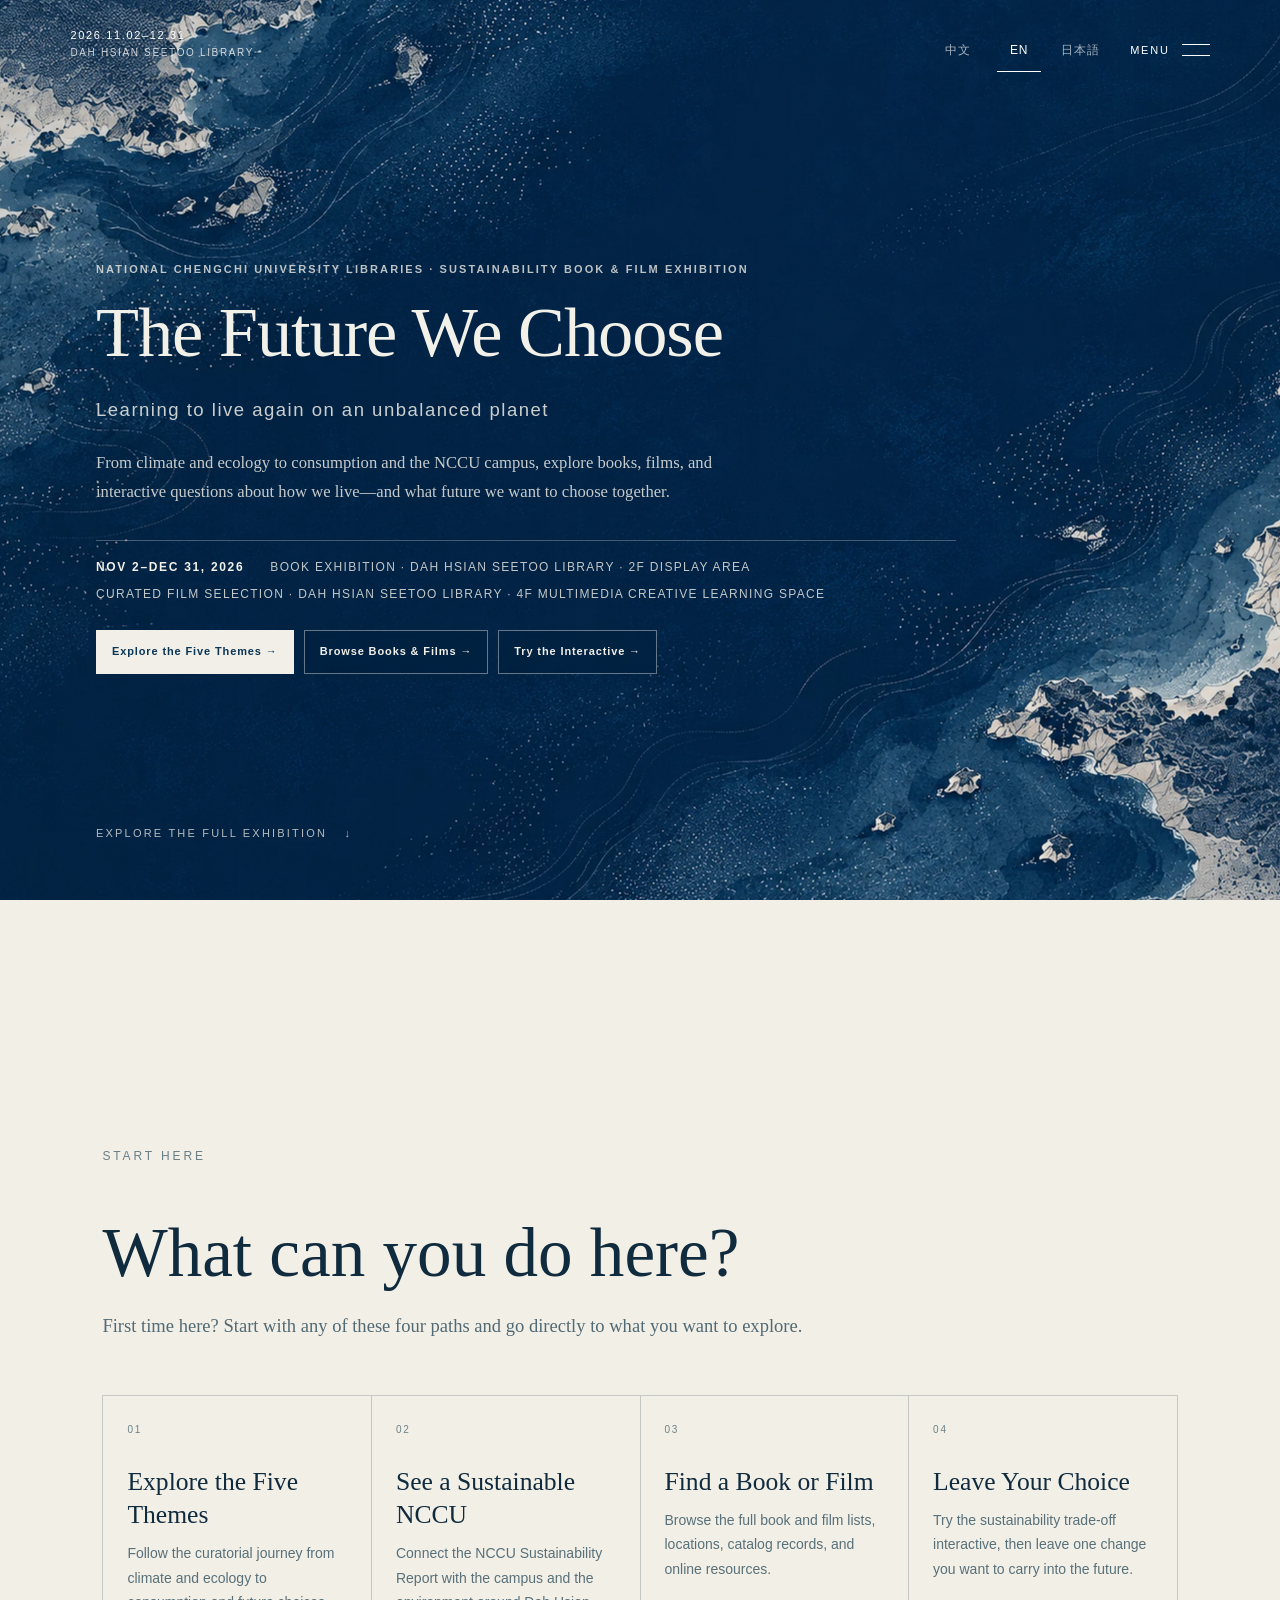
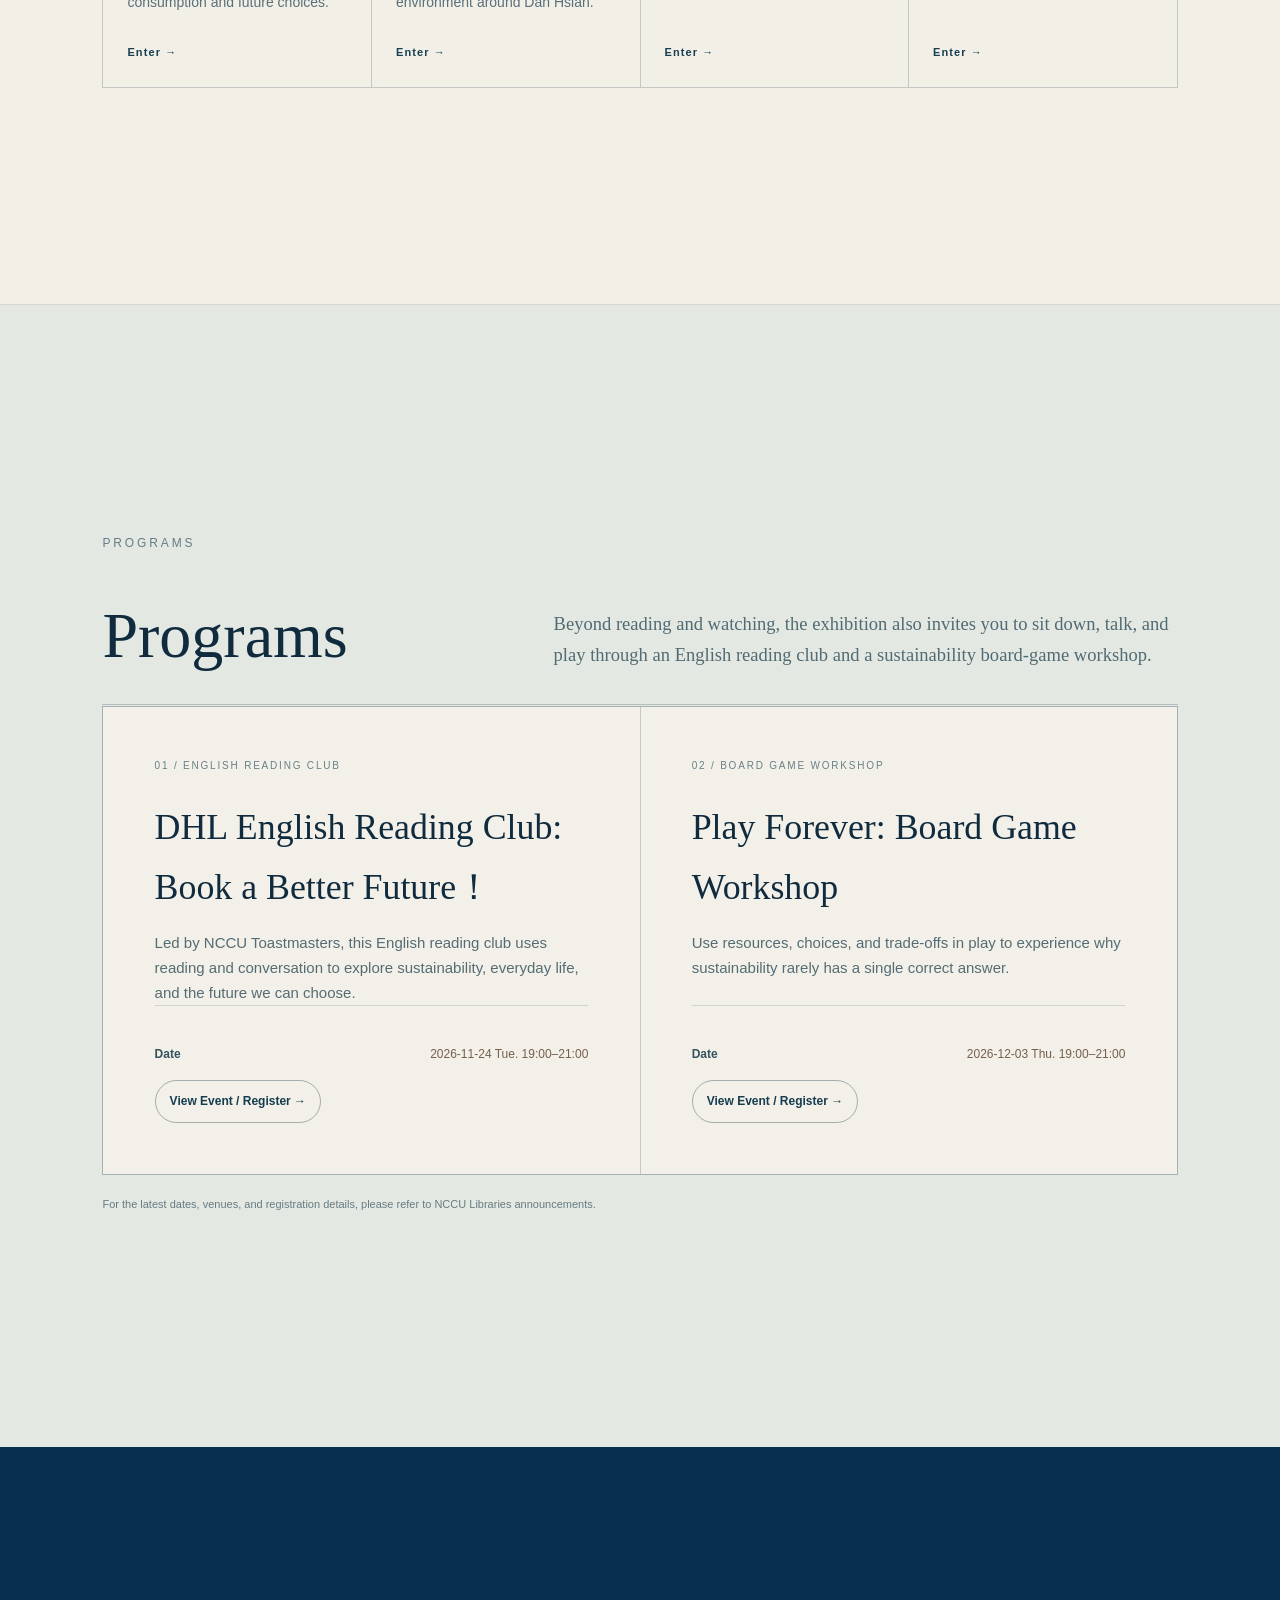
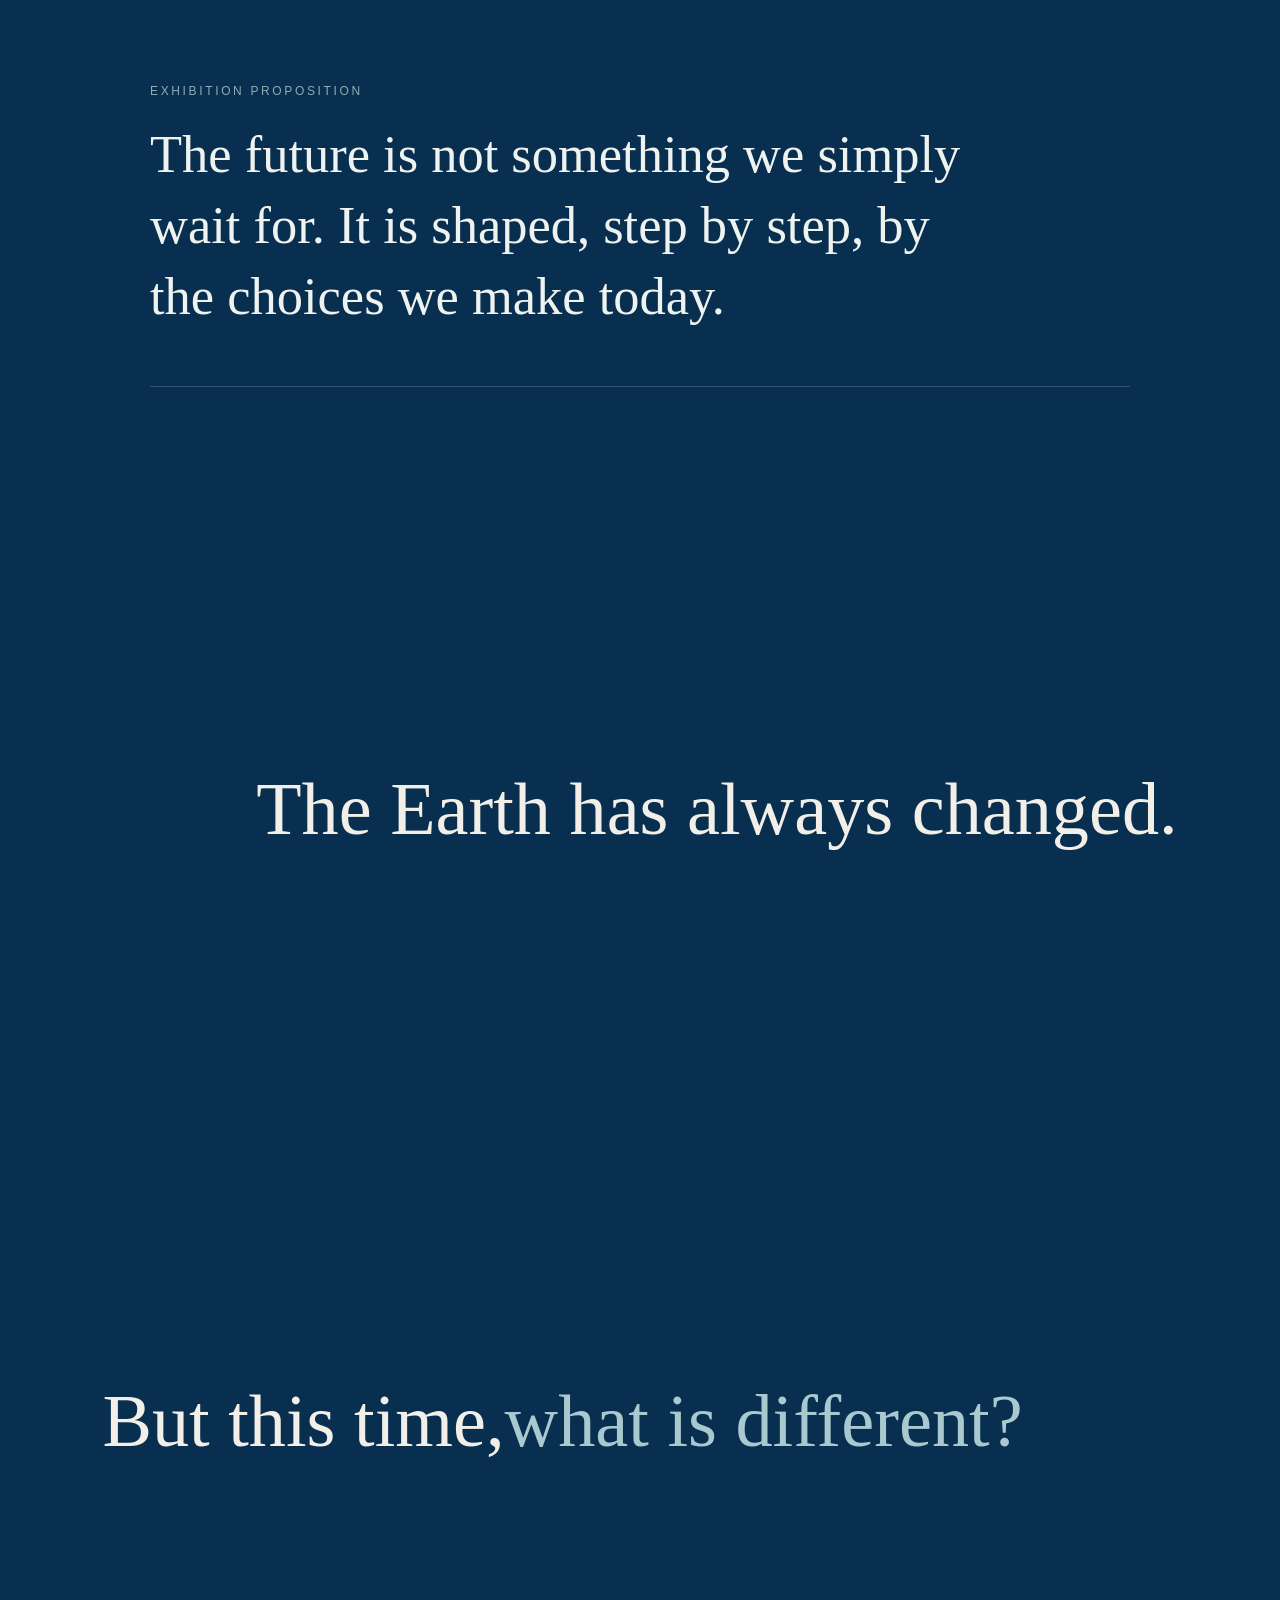
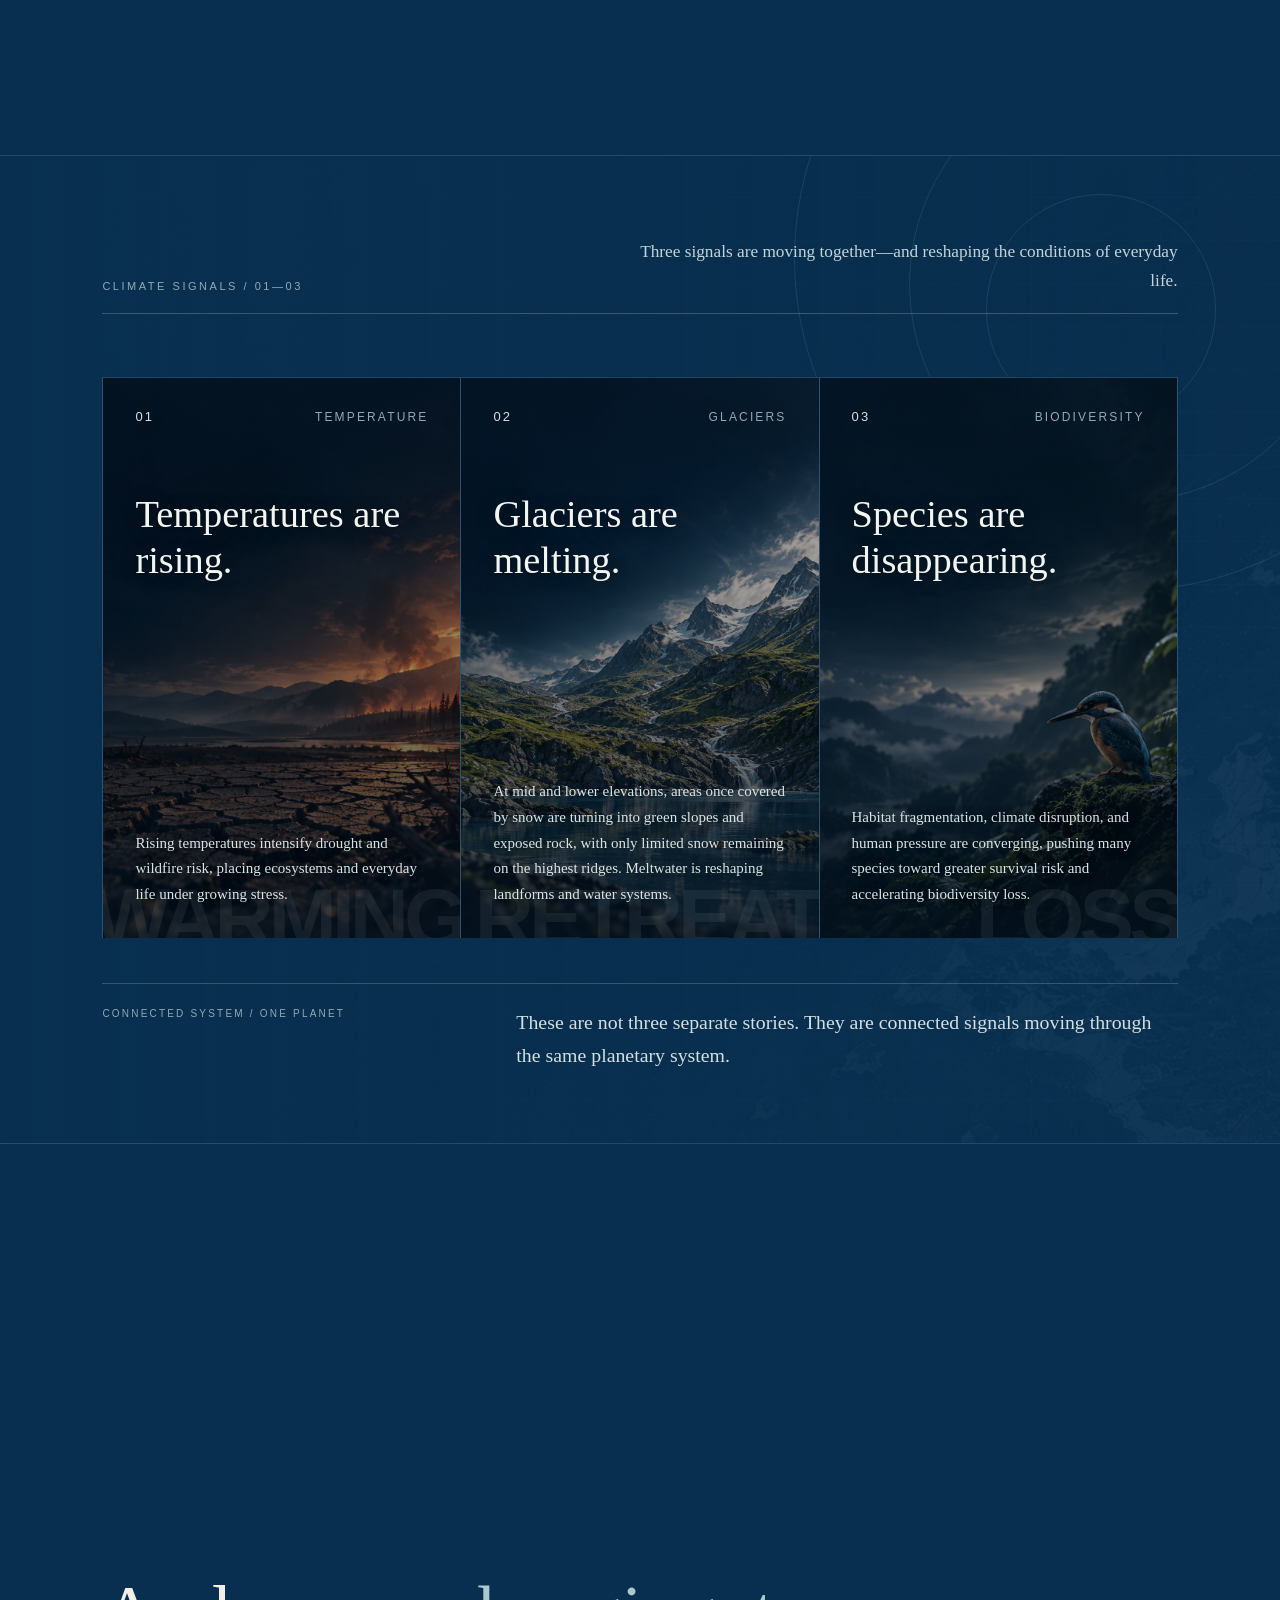
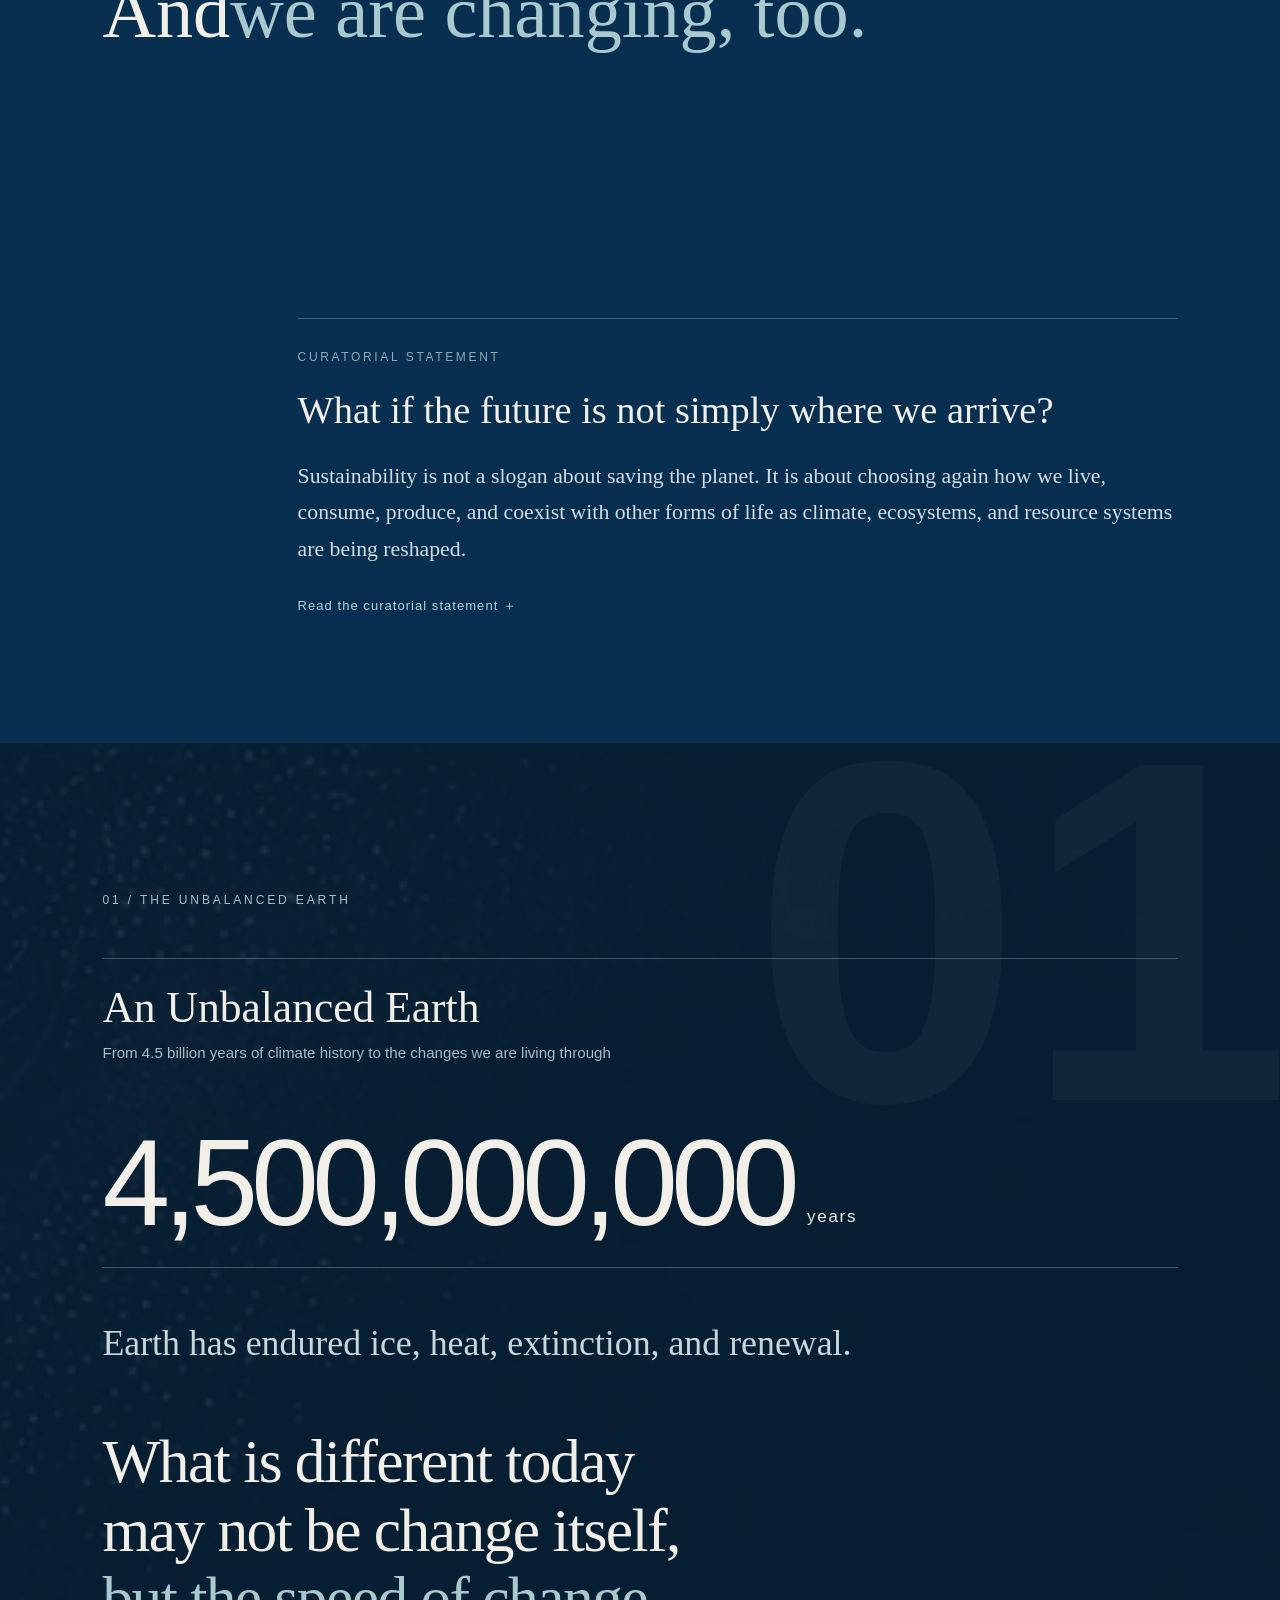
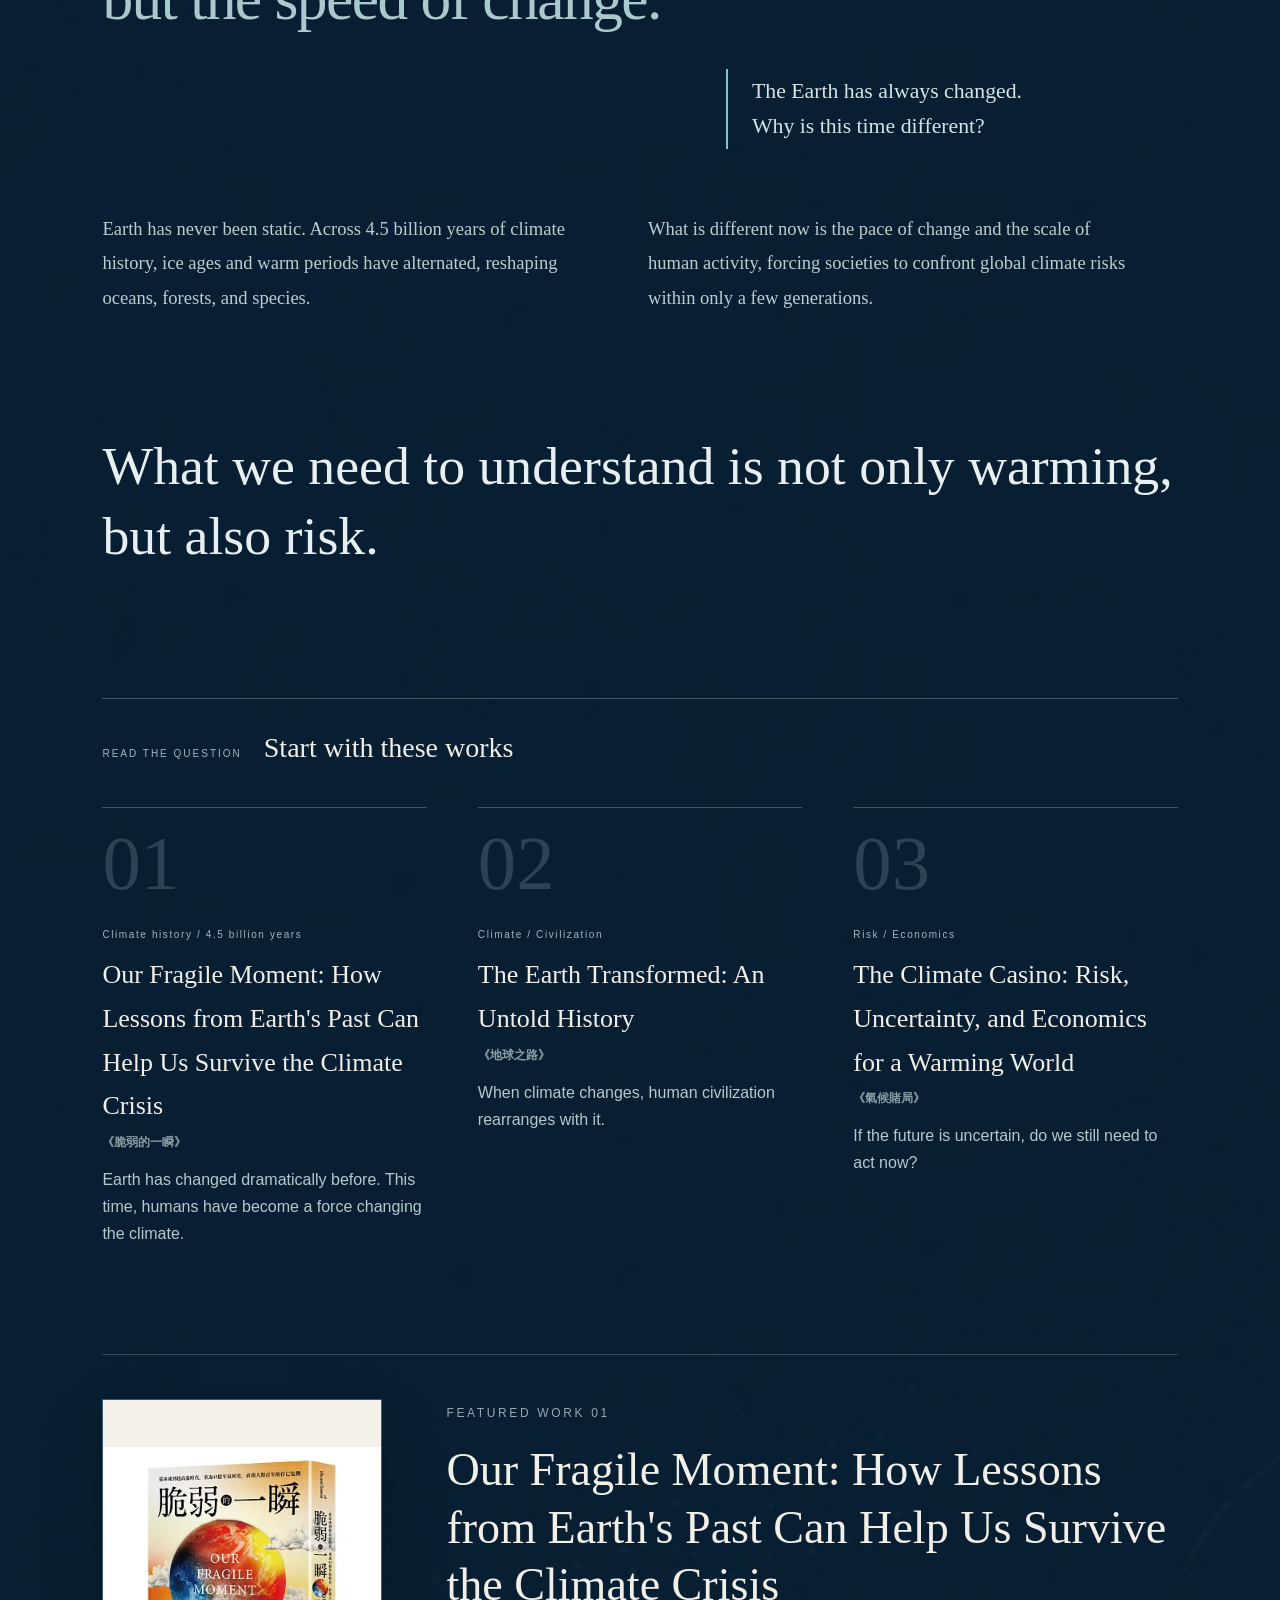
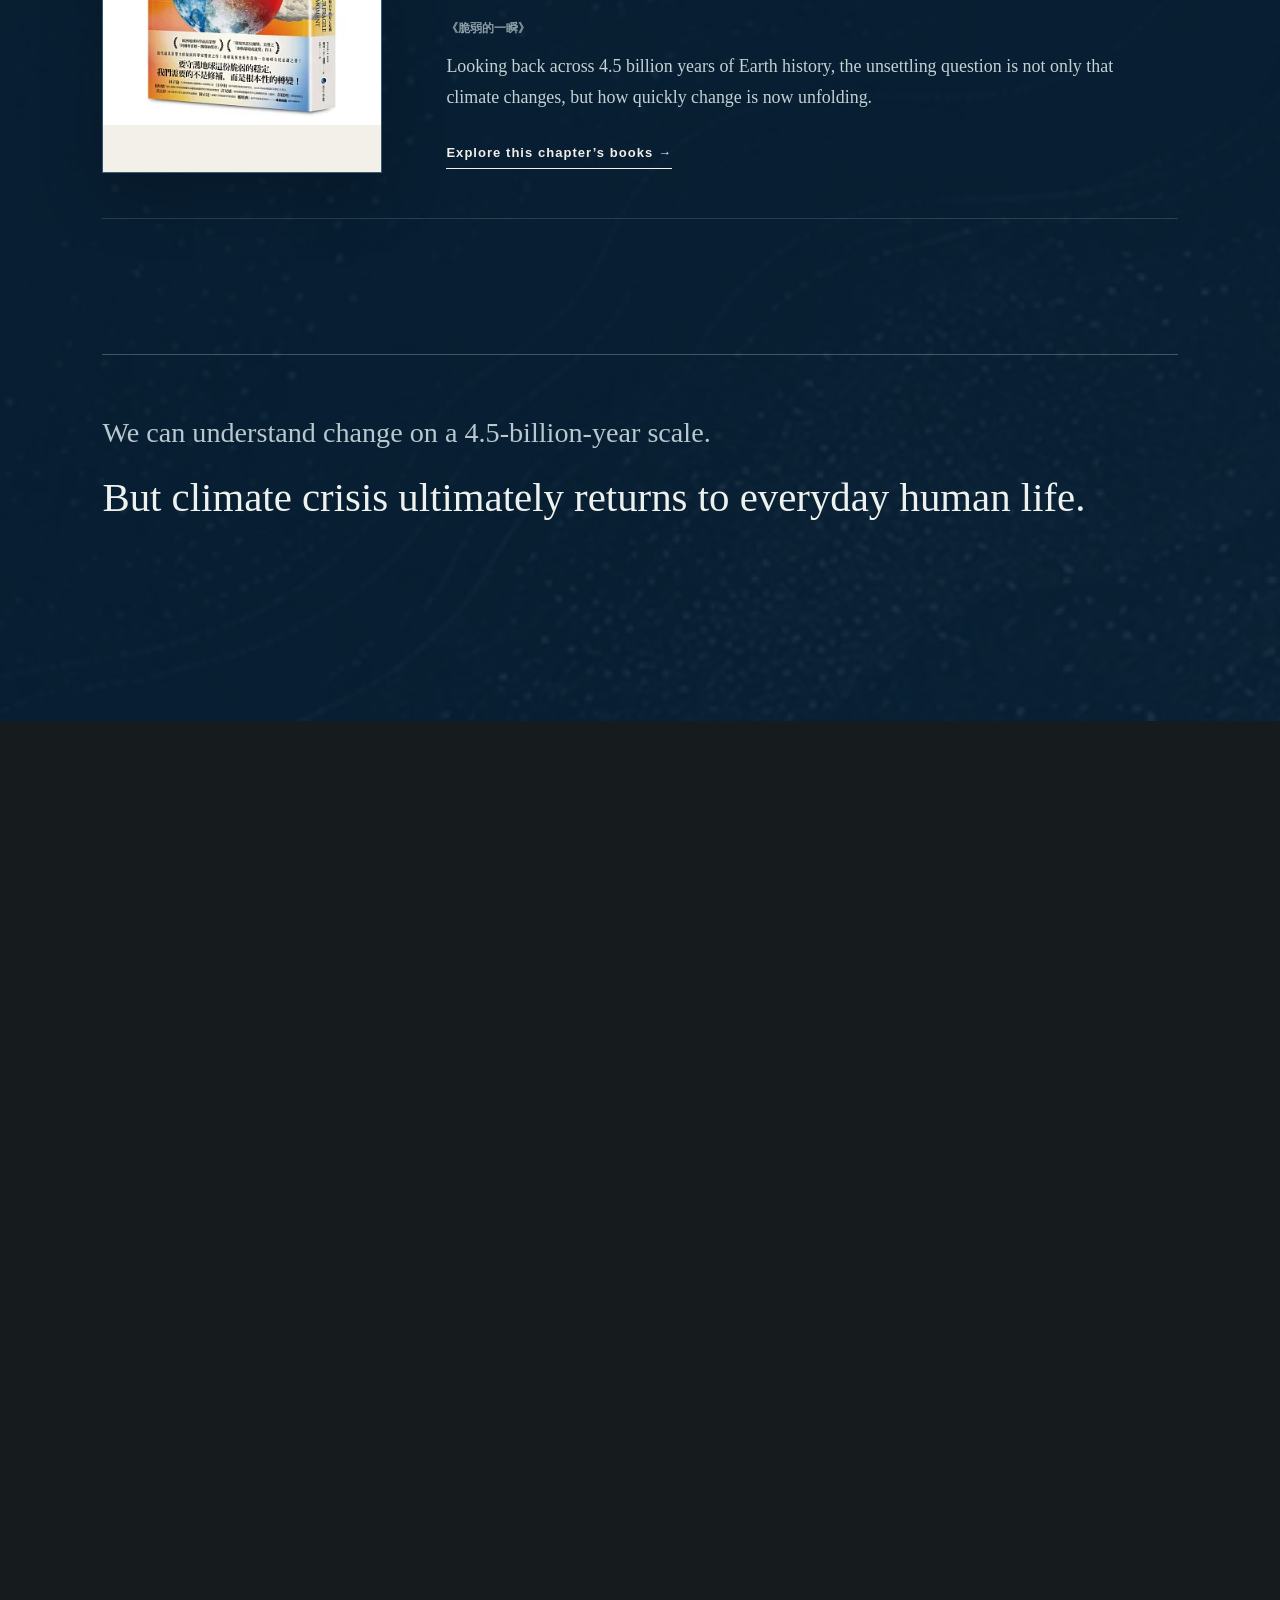
==== commit 2b4275be: "V1.7.6: add English reading club event" ====
--- a/index.html
+++ b/index.html
@@ -85,12 +85,16 @@
 <p data-i18n="programs.lead">除了閱讀與觀看，也一起坐下來談、一起玩。展期內將搭配主題讀書會與永續桌遊工作坊。</p>
 </div>
 <div class="program-grid reveal">
-<article>
-<span class="program-number">01 / READING GROUP</span>
-<h3 data-i18n="programs.readingTitle">主題讀書會</h3>
-<p data-i18n="programs.readingBody">從本展選書出發，一起討論氣候、生活，以及我們能選擇的未來。</p>
-<div class="program-meta"><b data-i18n="programs.dateLabel">活動日期</b><span data-i18n="programs.tba">即將公布</span></div>
-<span class="program-status" data-i18n="programs.detailsSoon">活動詳情即將公布</span>
+<article class="program-card program-card-registration">
+<span class="program-number">01 / ENGLISH READING CLUB</span>
+<h3 data-i18n="programs.readingTitle">DHL English Reading Club: Book a Better Future！</h3>
+<p data-i18n="programs.readingBody">由 NCCU Toastmasters 帶領，以英語閱讀與交流，從書籍出發談永續、生活與我們能選擇的未來。</p>
+<div class="program-meta"><b data-i18n="programs.dateLabel">活動日期</b><span data-i18n="programs.readingDate">2026-11-24（二）19:00–21:00</span></div>
+<a class="program-action" data-i18n="programs.register" href="https://moltke.nccu.edu.tw/Registration/registration.do?action=preview&amp;conferenceId=X27186" rel="noopener noreferrer" target="_blank">查看活動／立即報名 →</a>
+<div class="program-qr" aria-label="DHL English Reading Club 報名 QR Code" data-i18n-attr="aria-label:programs.readingQrAria">
+<img src="assets/qr/programs/reading-20261124.svg" alt="DHL English Reading Club 報名 QR Code" data-i18n-attr="alt:programs.readingQrAlt"/>
+<span data-i18n="programs.readingQrLabel">用手機掃描報名</span>
+</div>
 </article>
 <article class="program-card program-card-registration">
 <span class="program-number">02 / BOARD GAME WORKSHOP</span>
@@ -706,7 +710,7 @@
 <a href="#programs">＋<span data-i18n="mobile.programs">活動</span></a>
 <a href="#collection">⌕<span data-i18n="mobile.collection">書影單</span></a>
 </nav>
-<script src="js/i18n.js?v=175"></script>
+<script src="js/i18n.js?v=176"></script>
 <script src="js/feedback-config.js?v=170"></script>
 <script src="js/main.js?v=170"></script>
 </body>
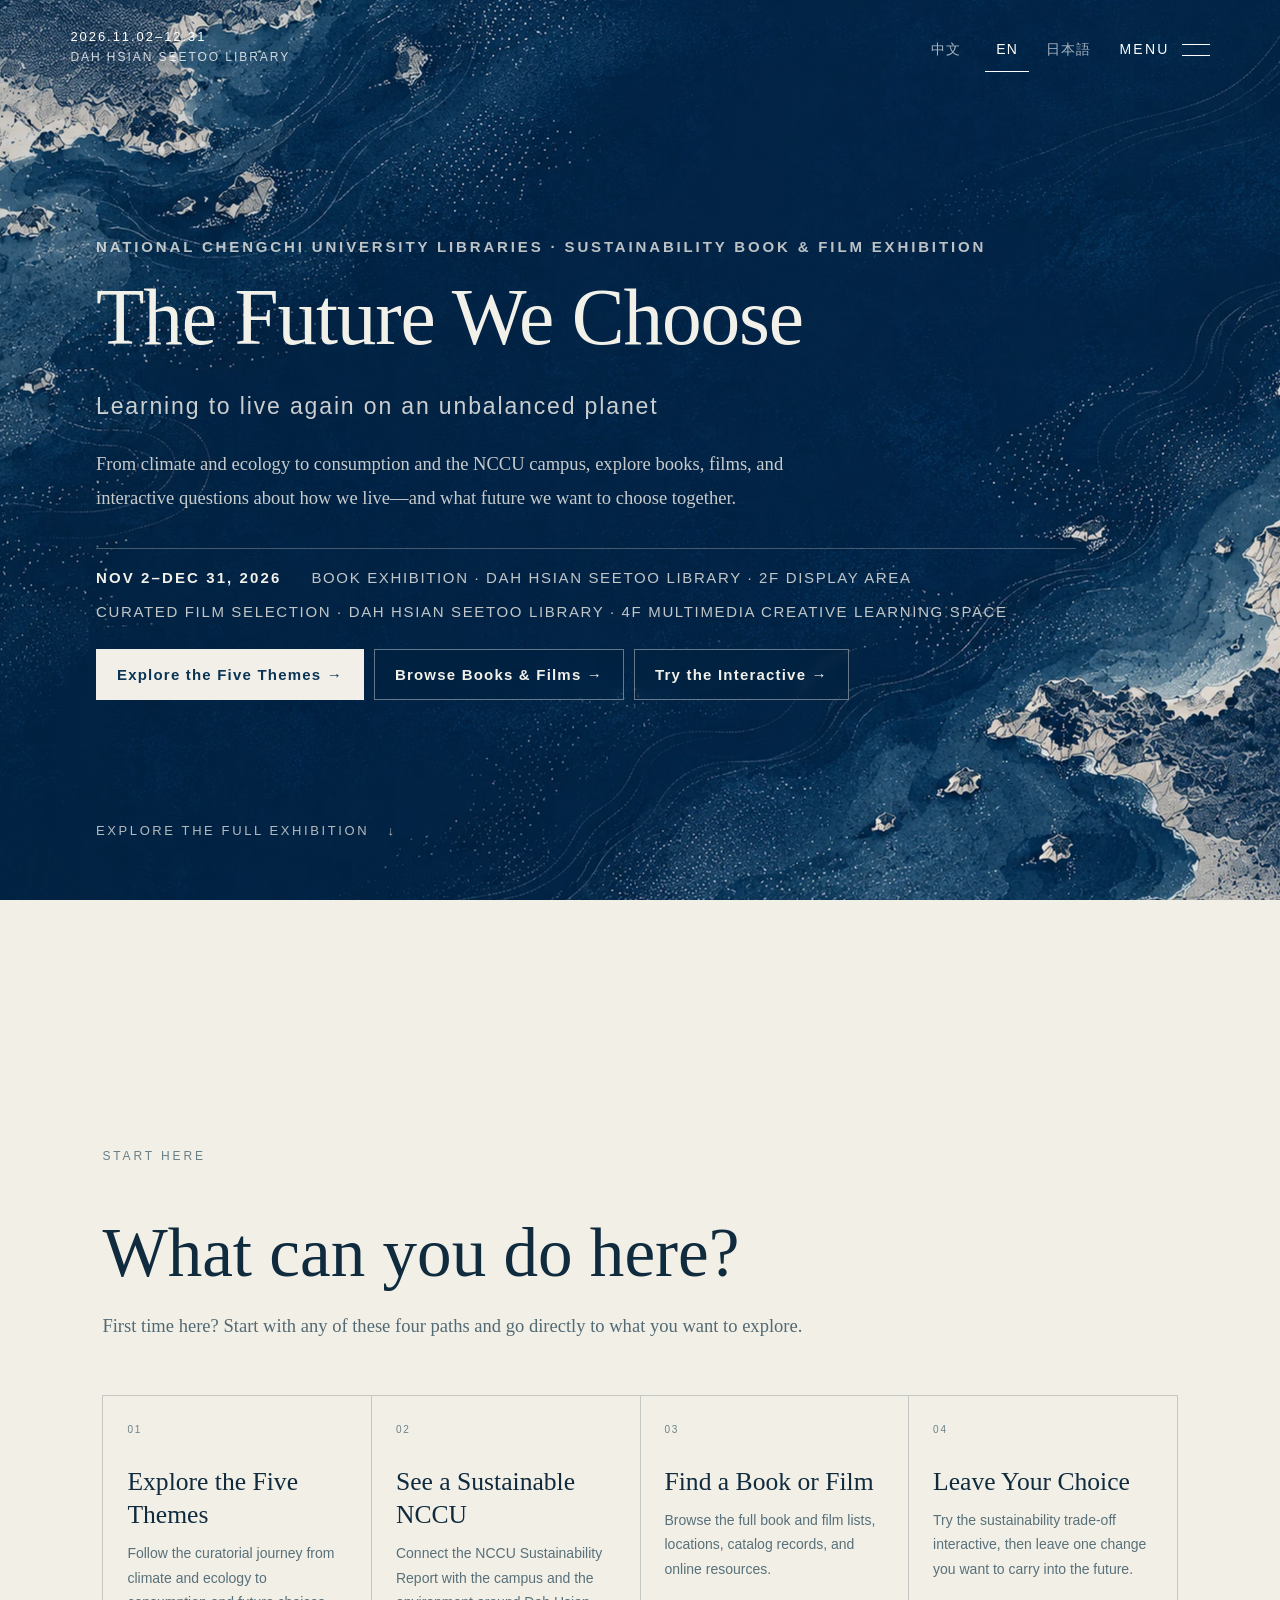
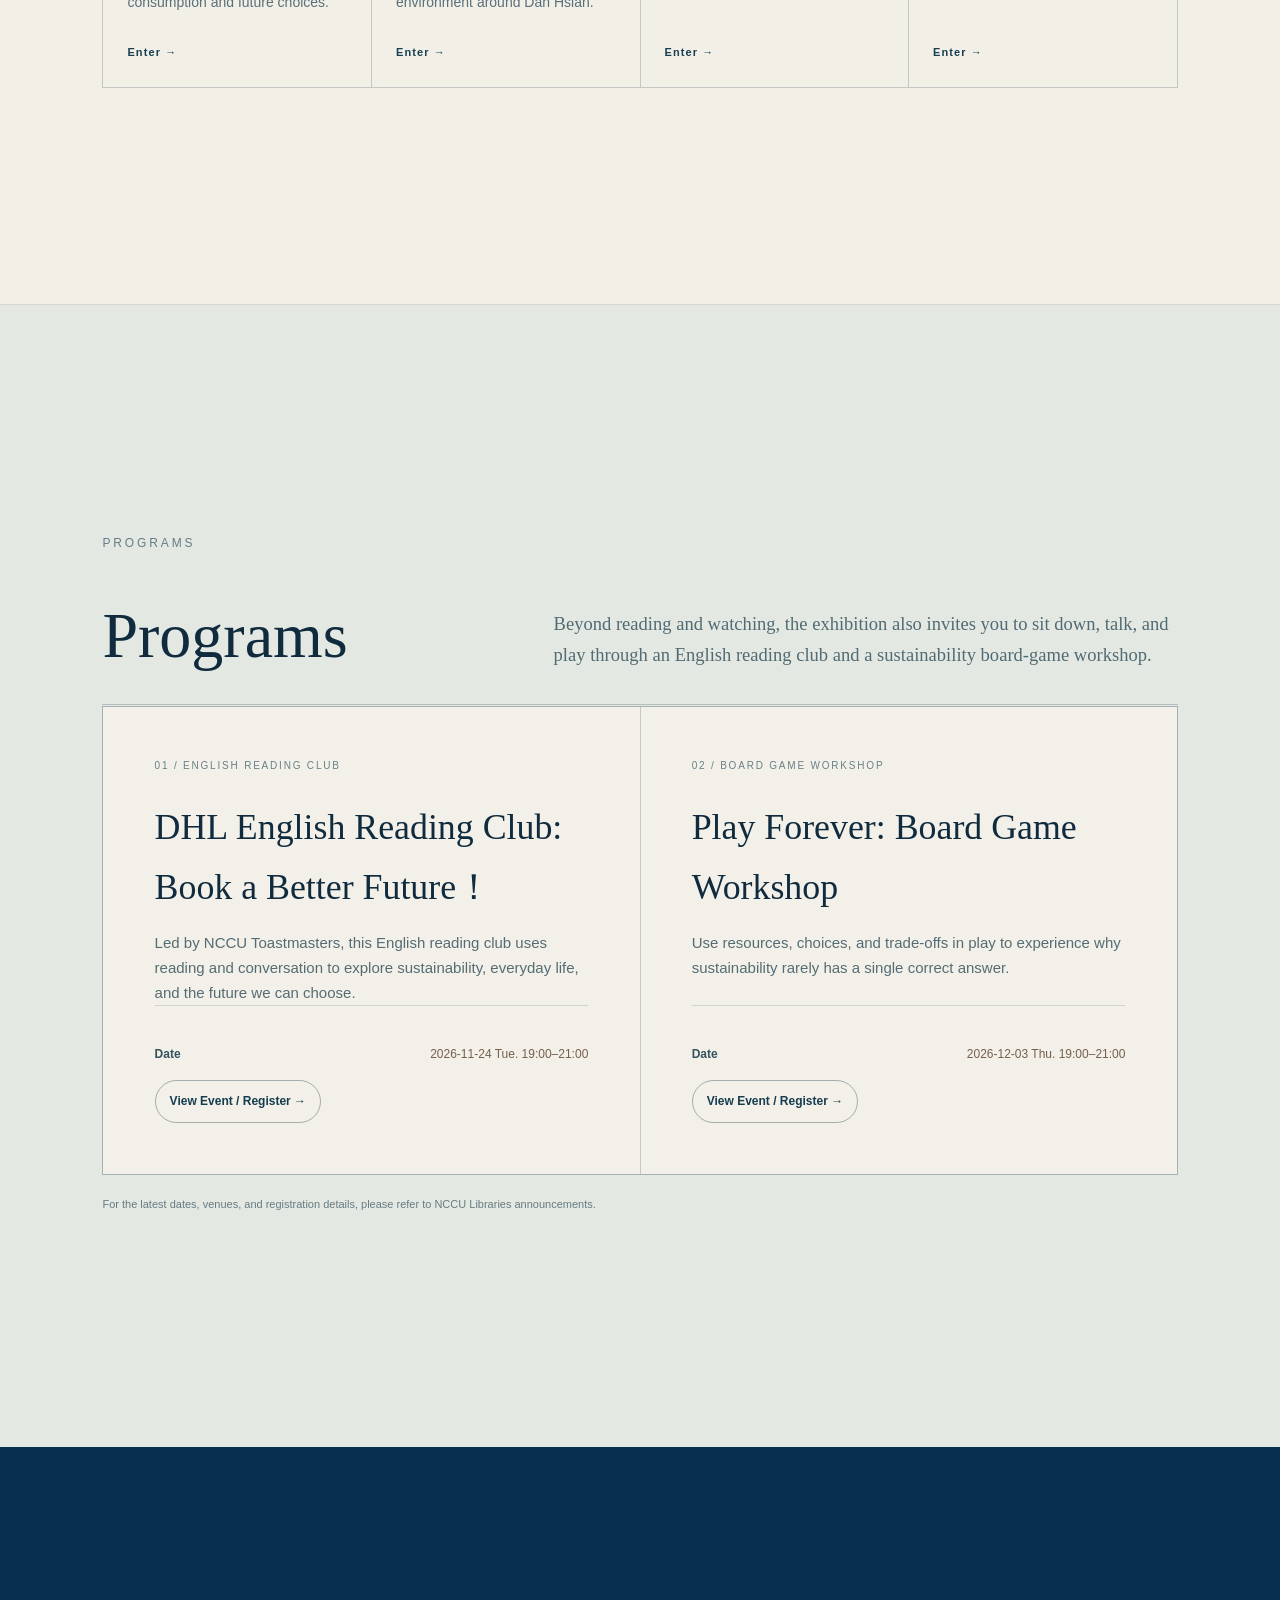
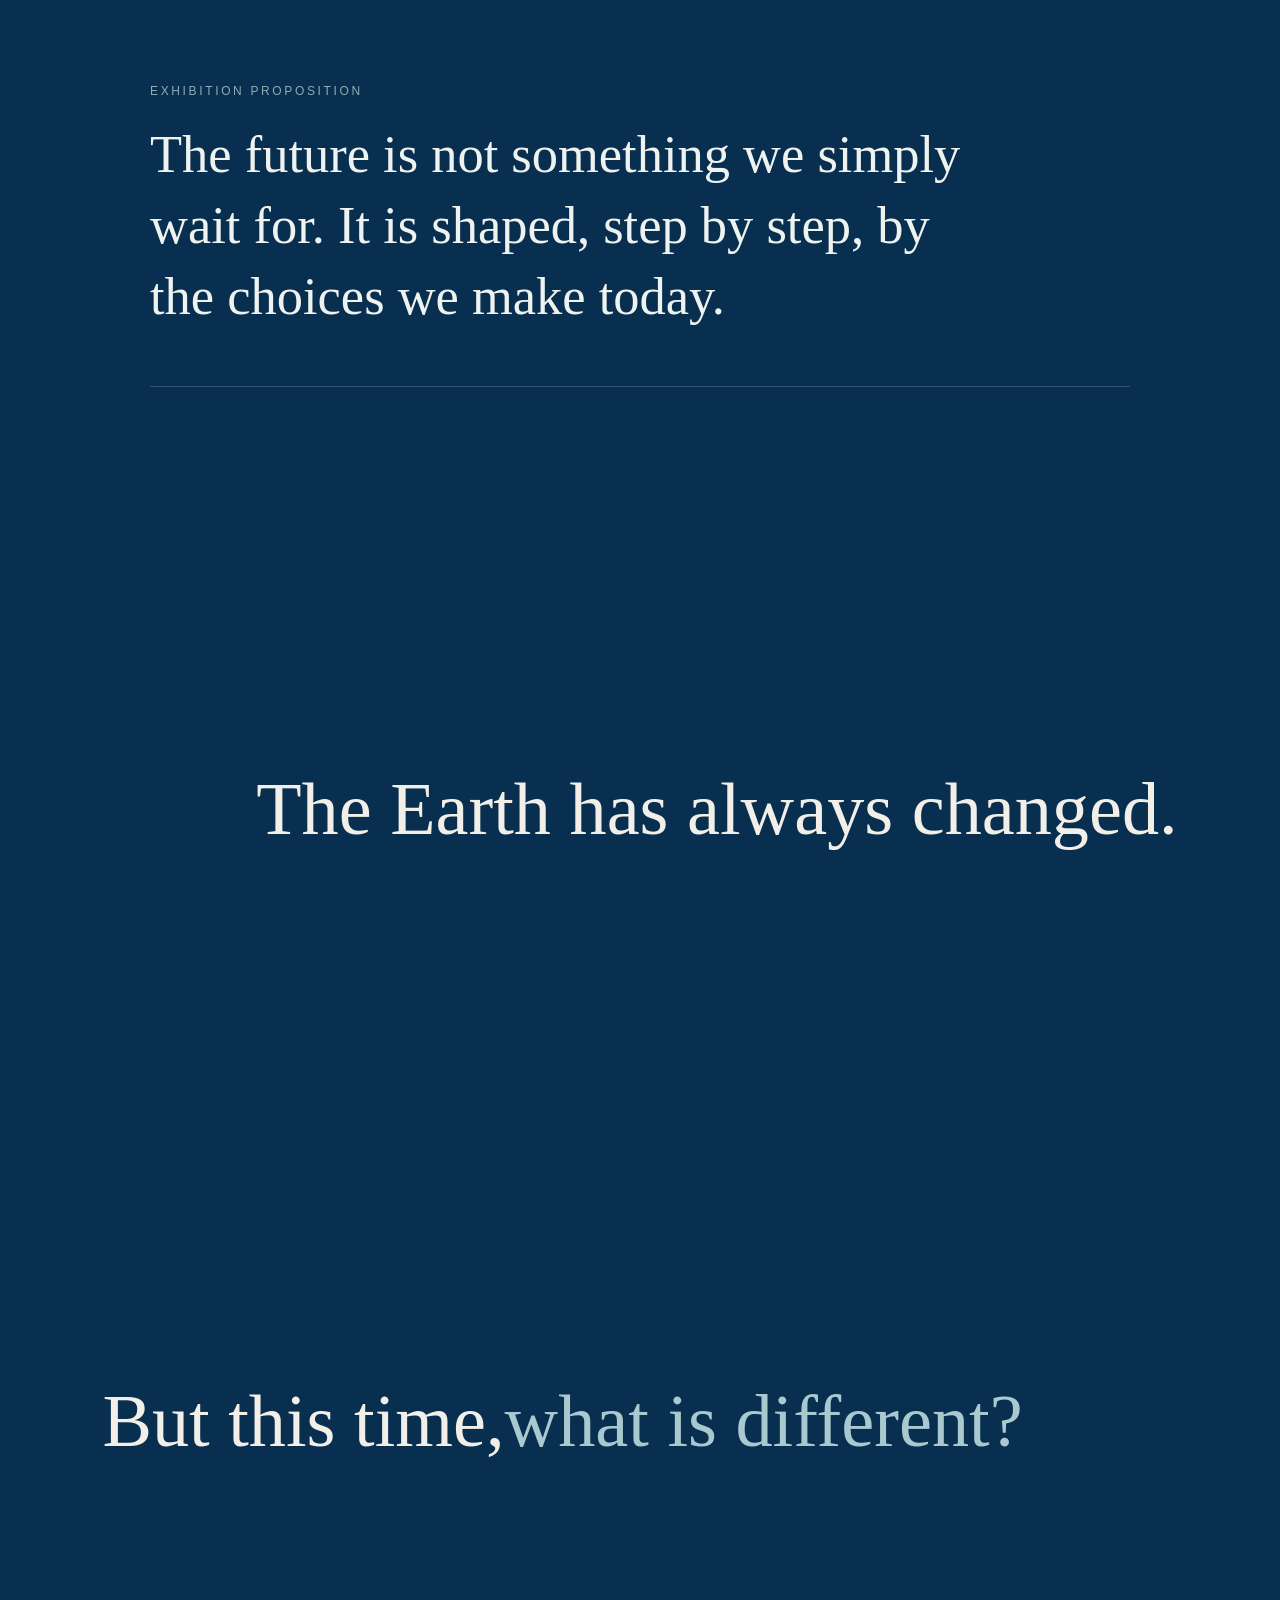
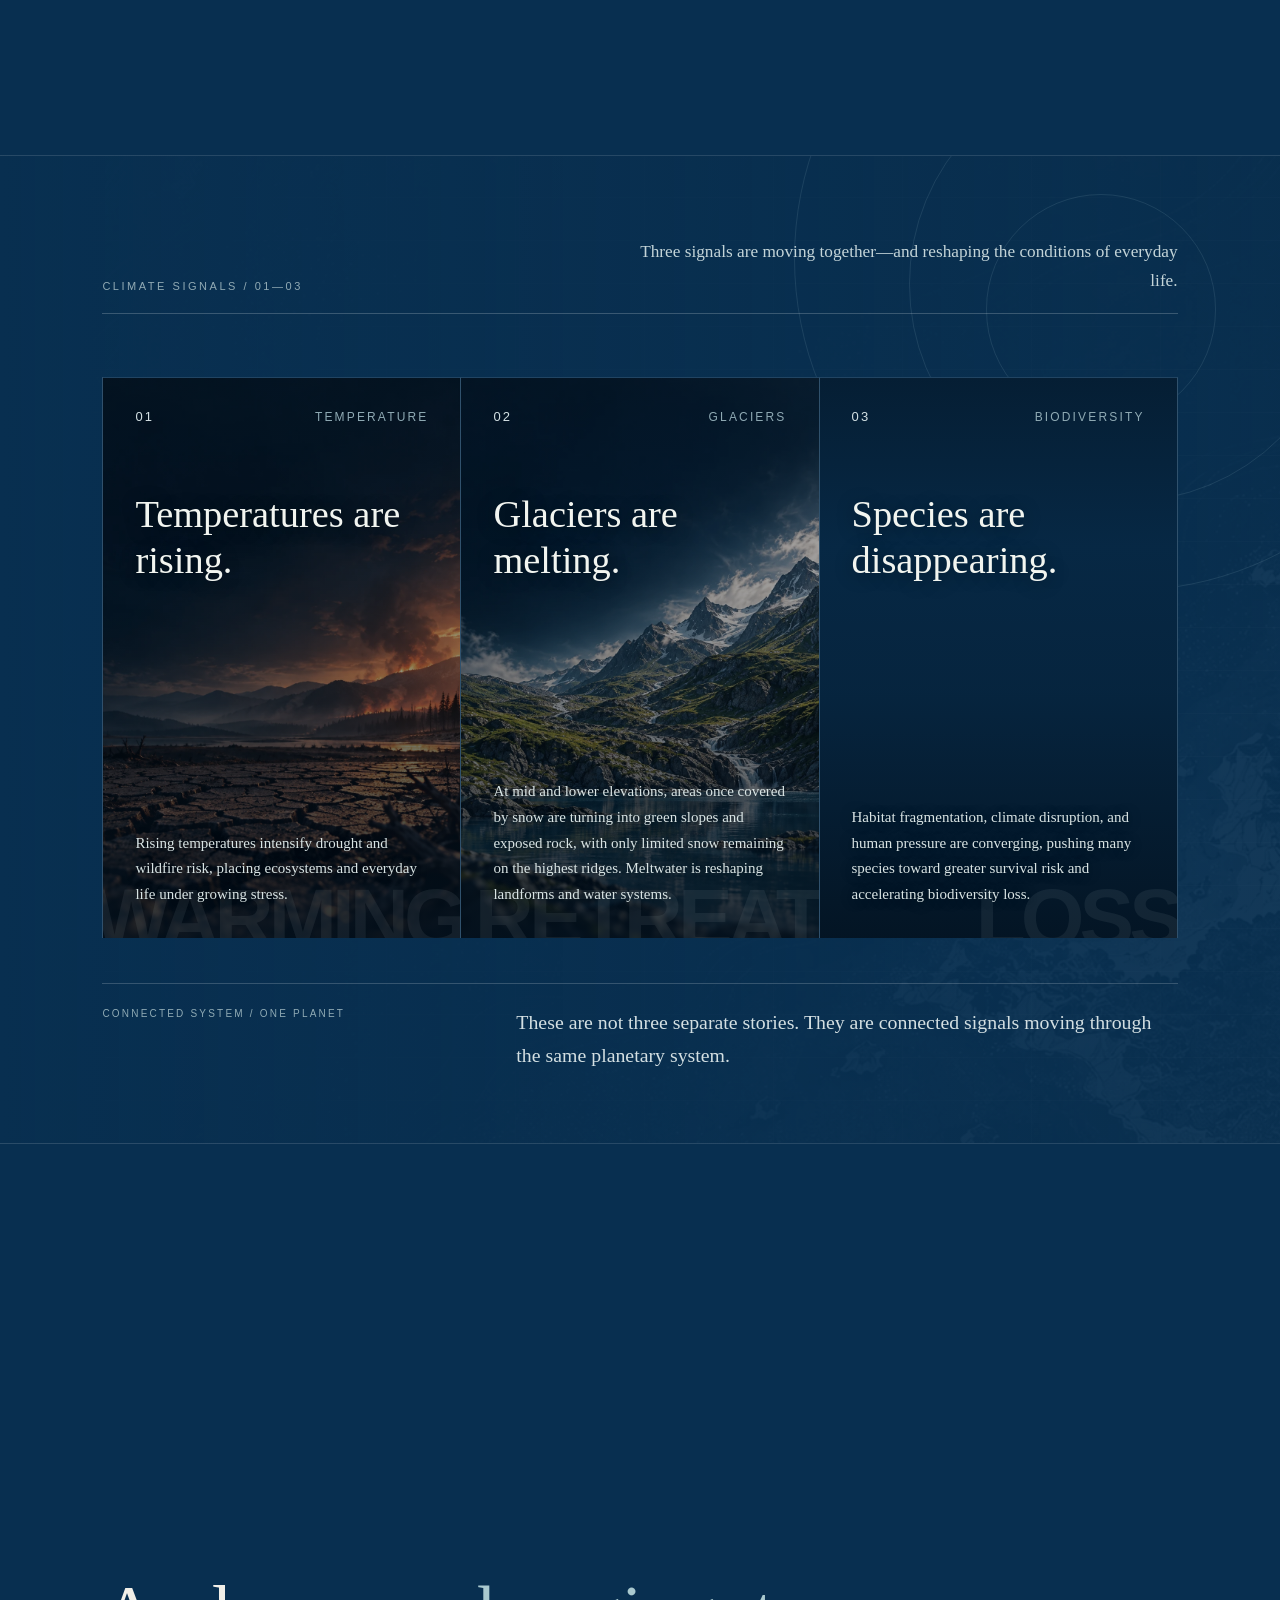
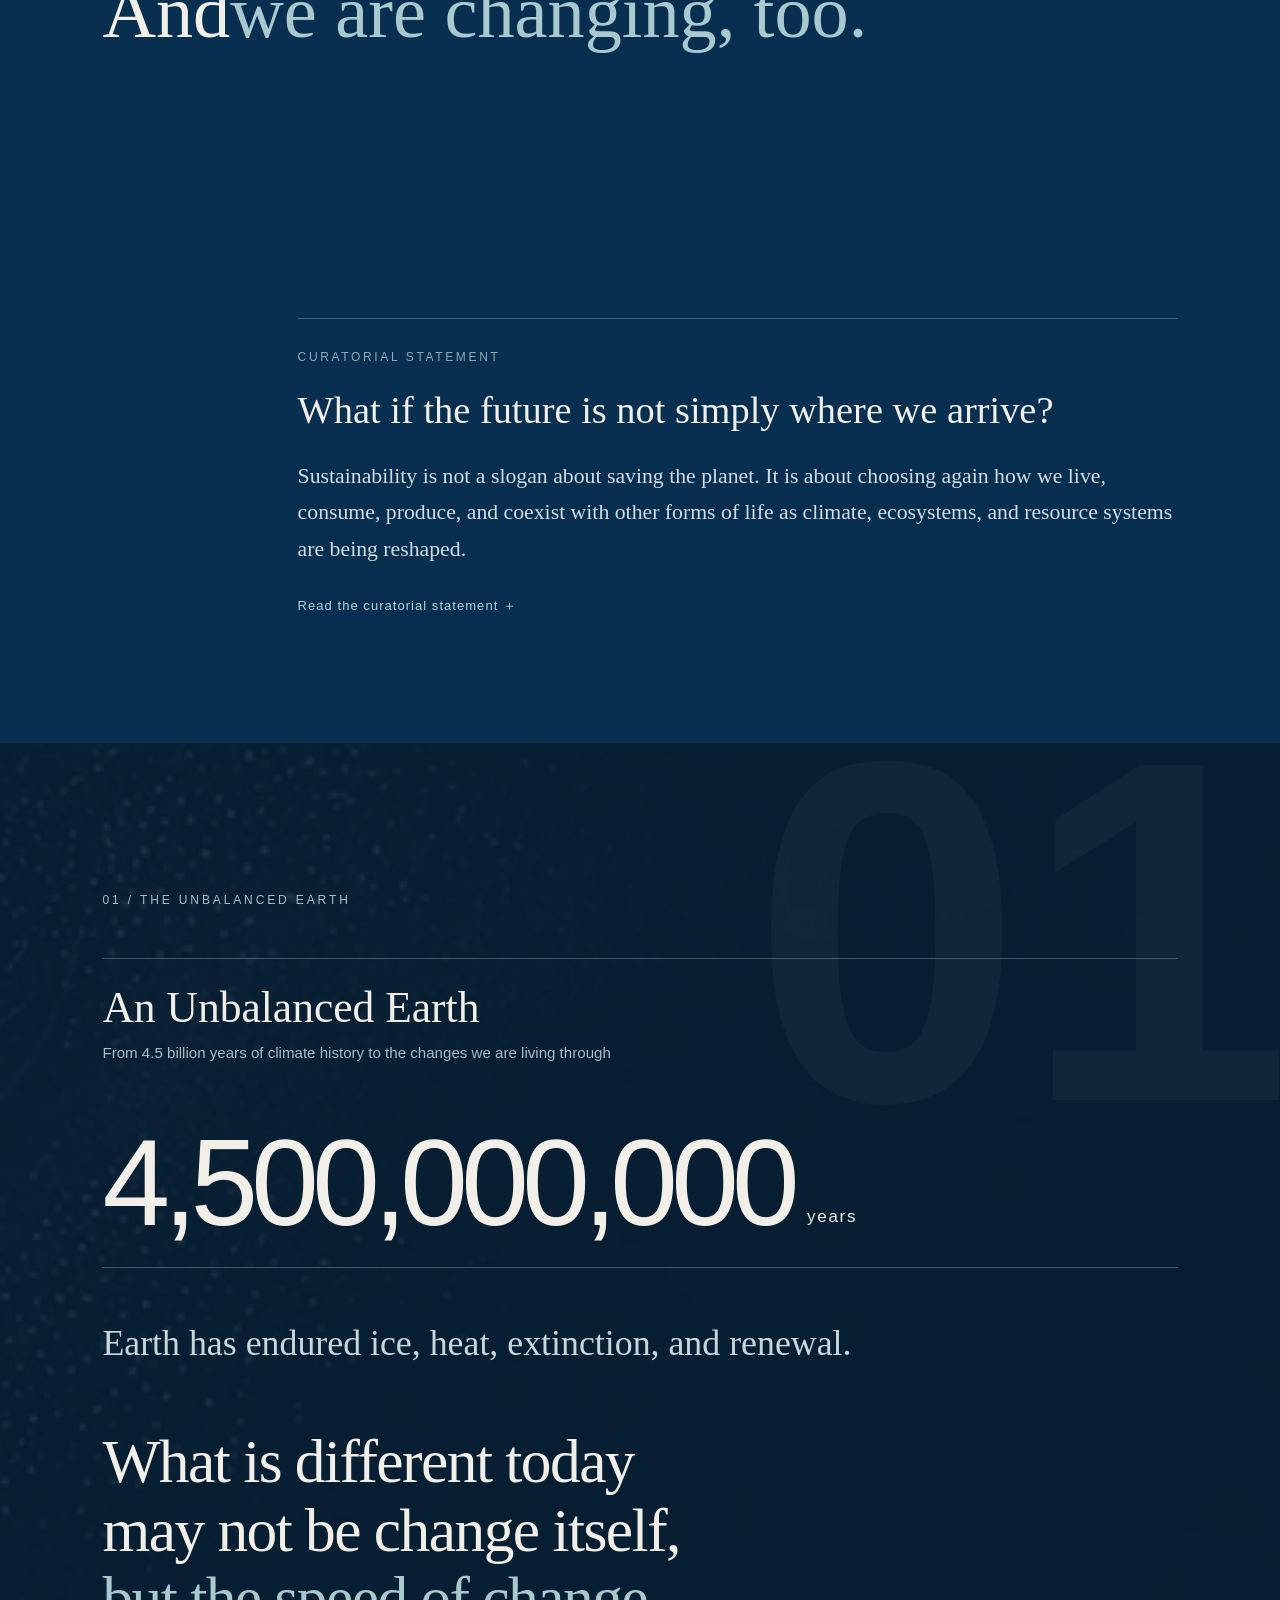
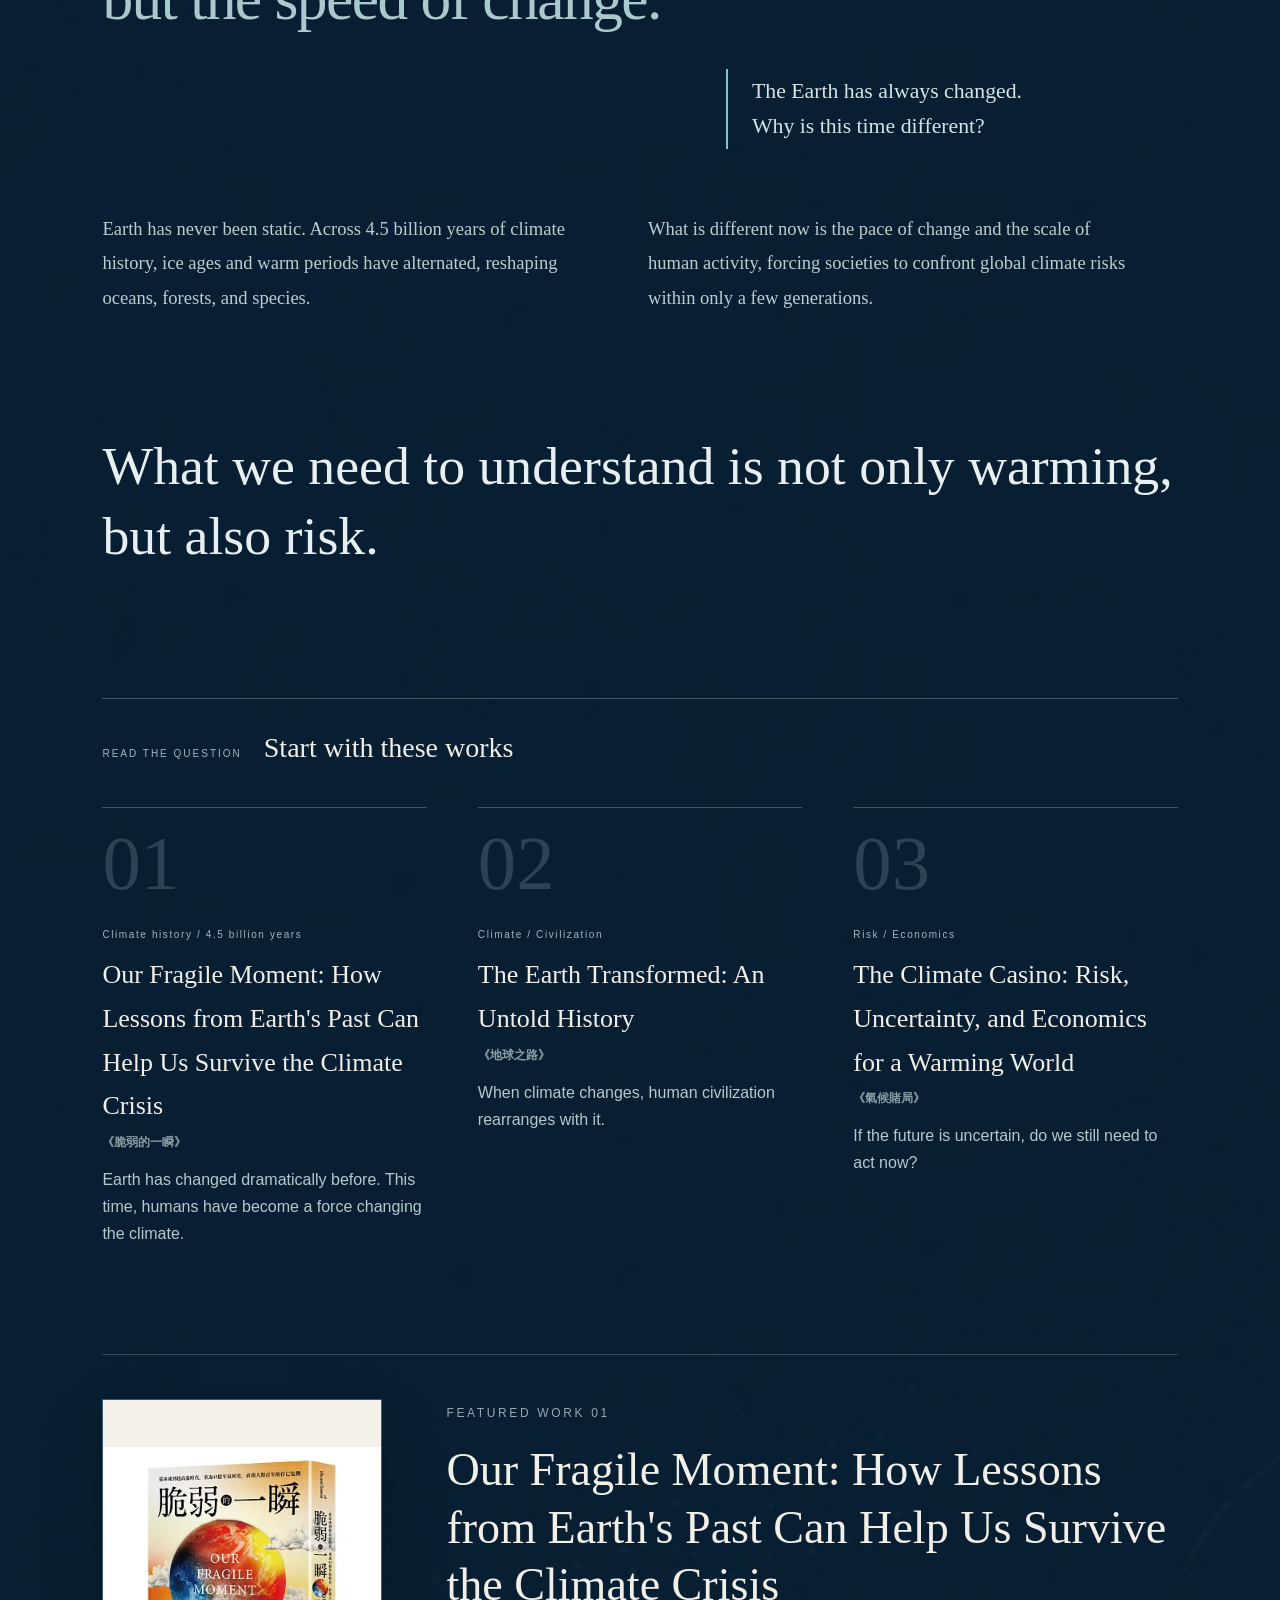
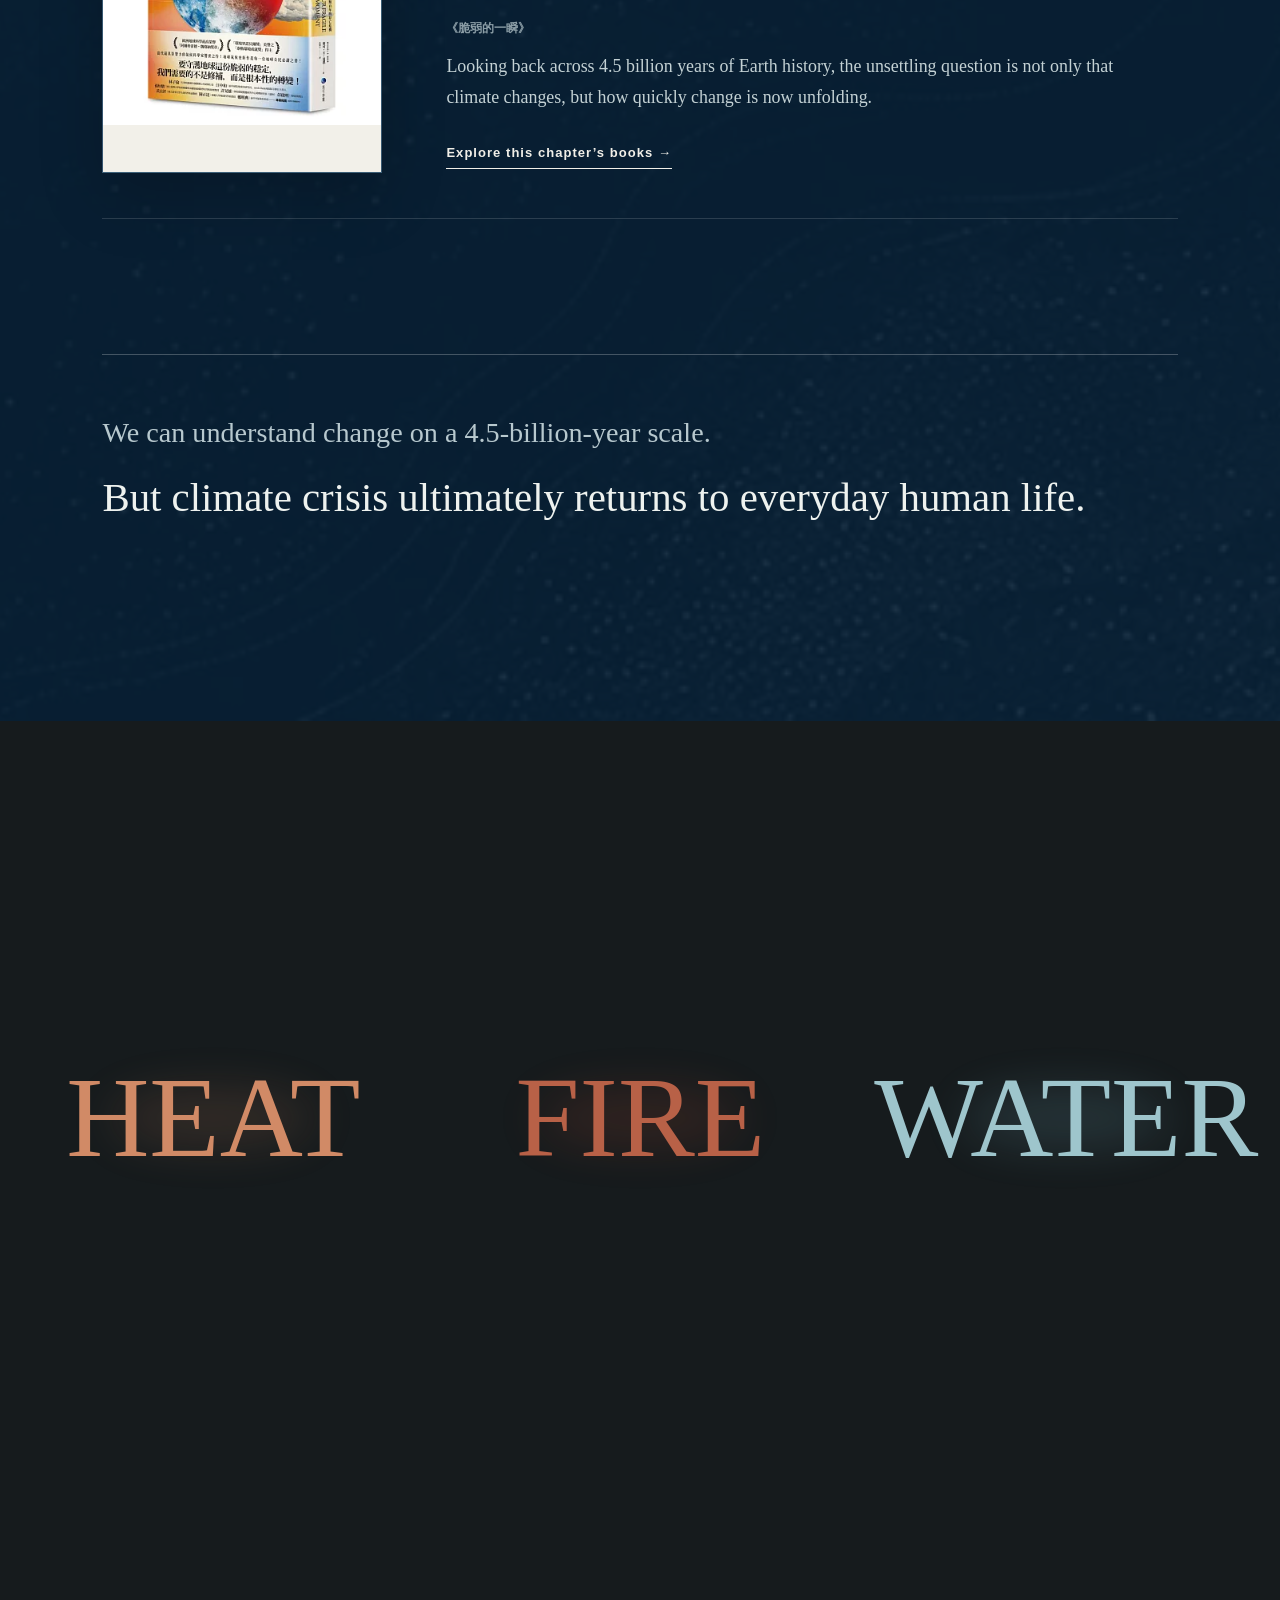
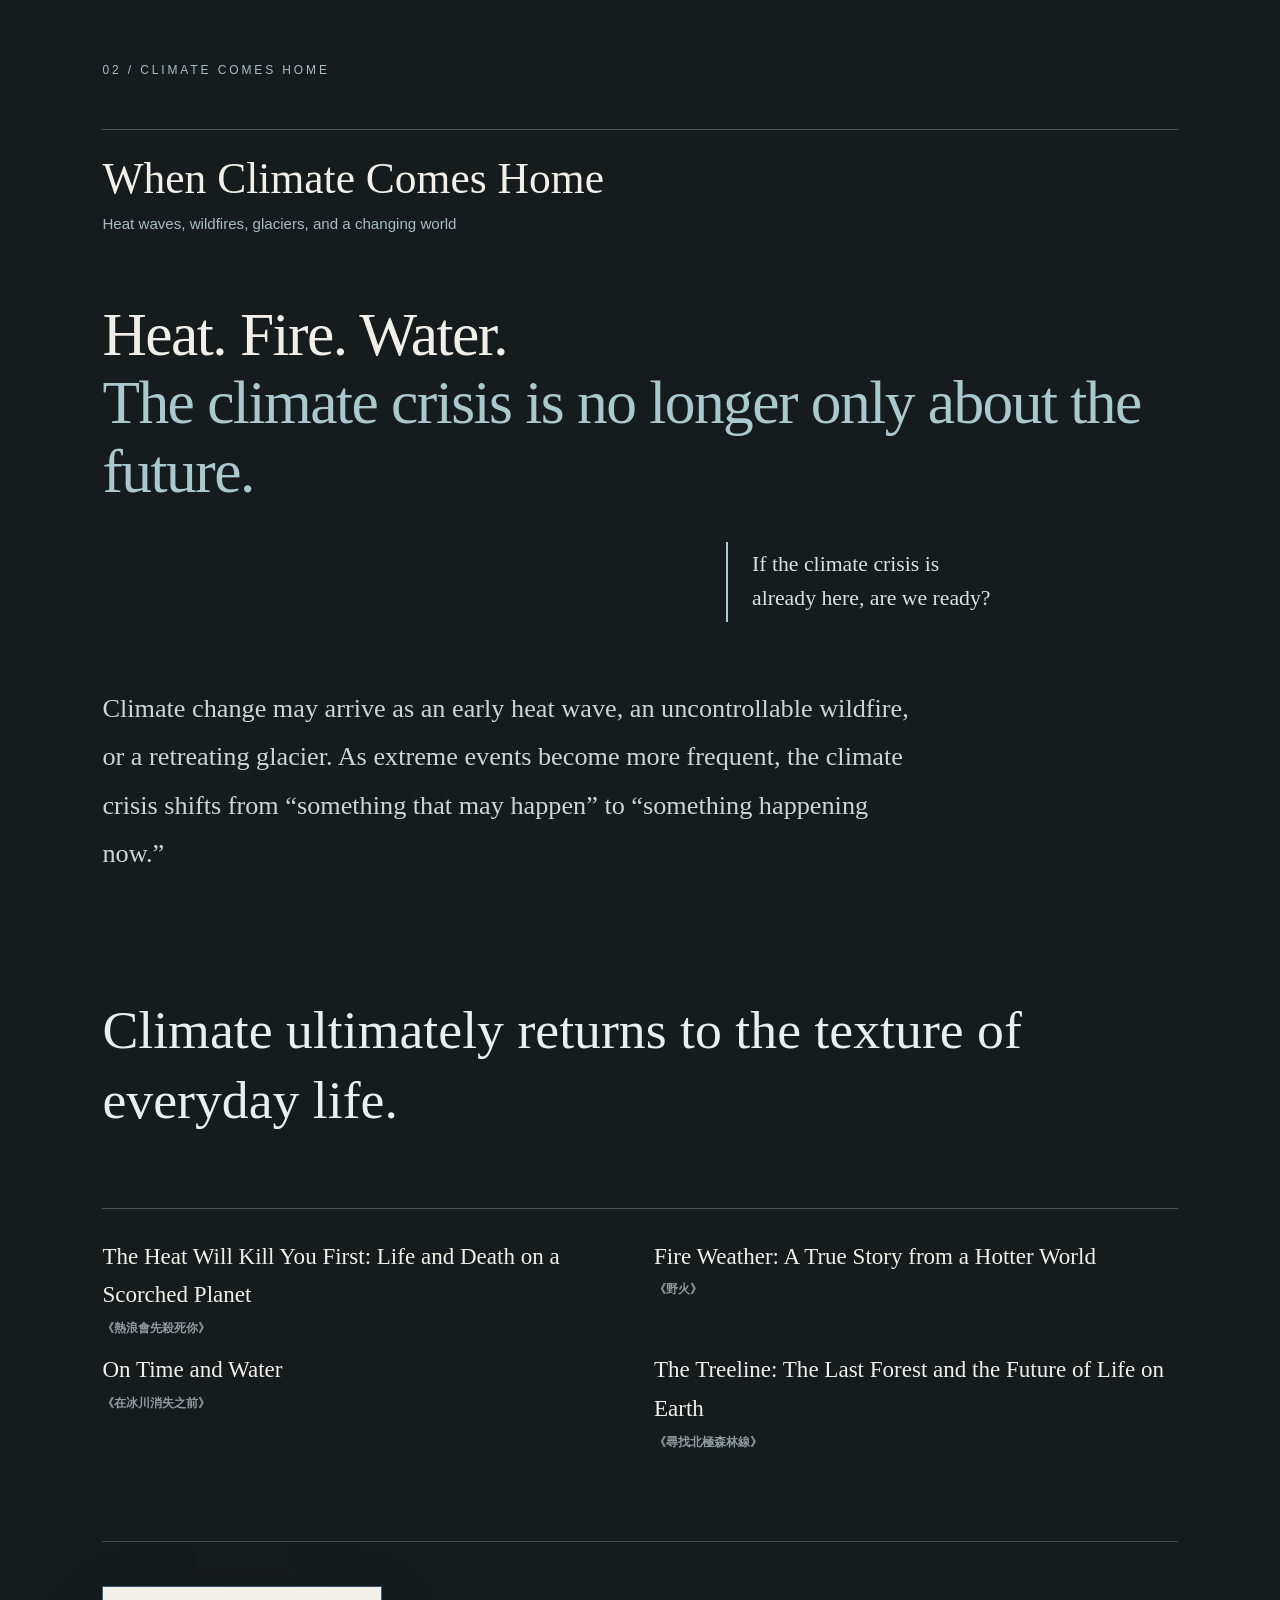
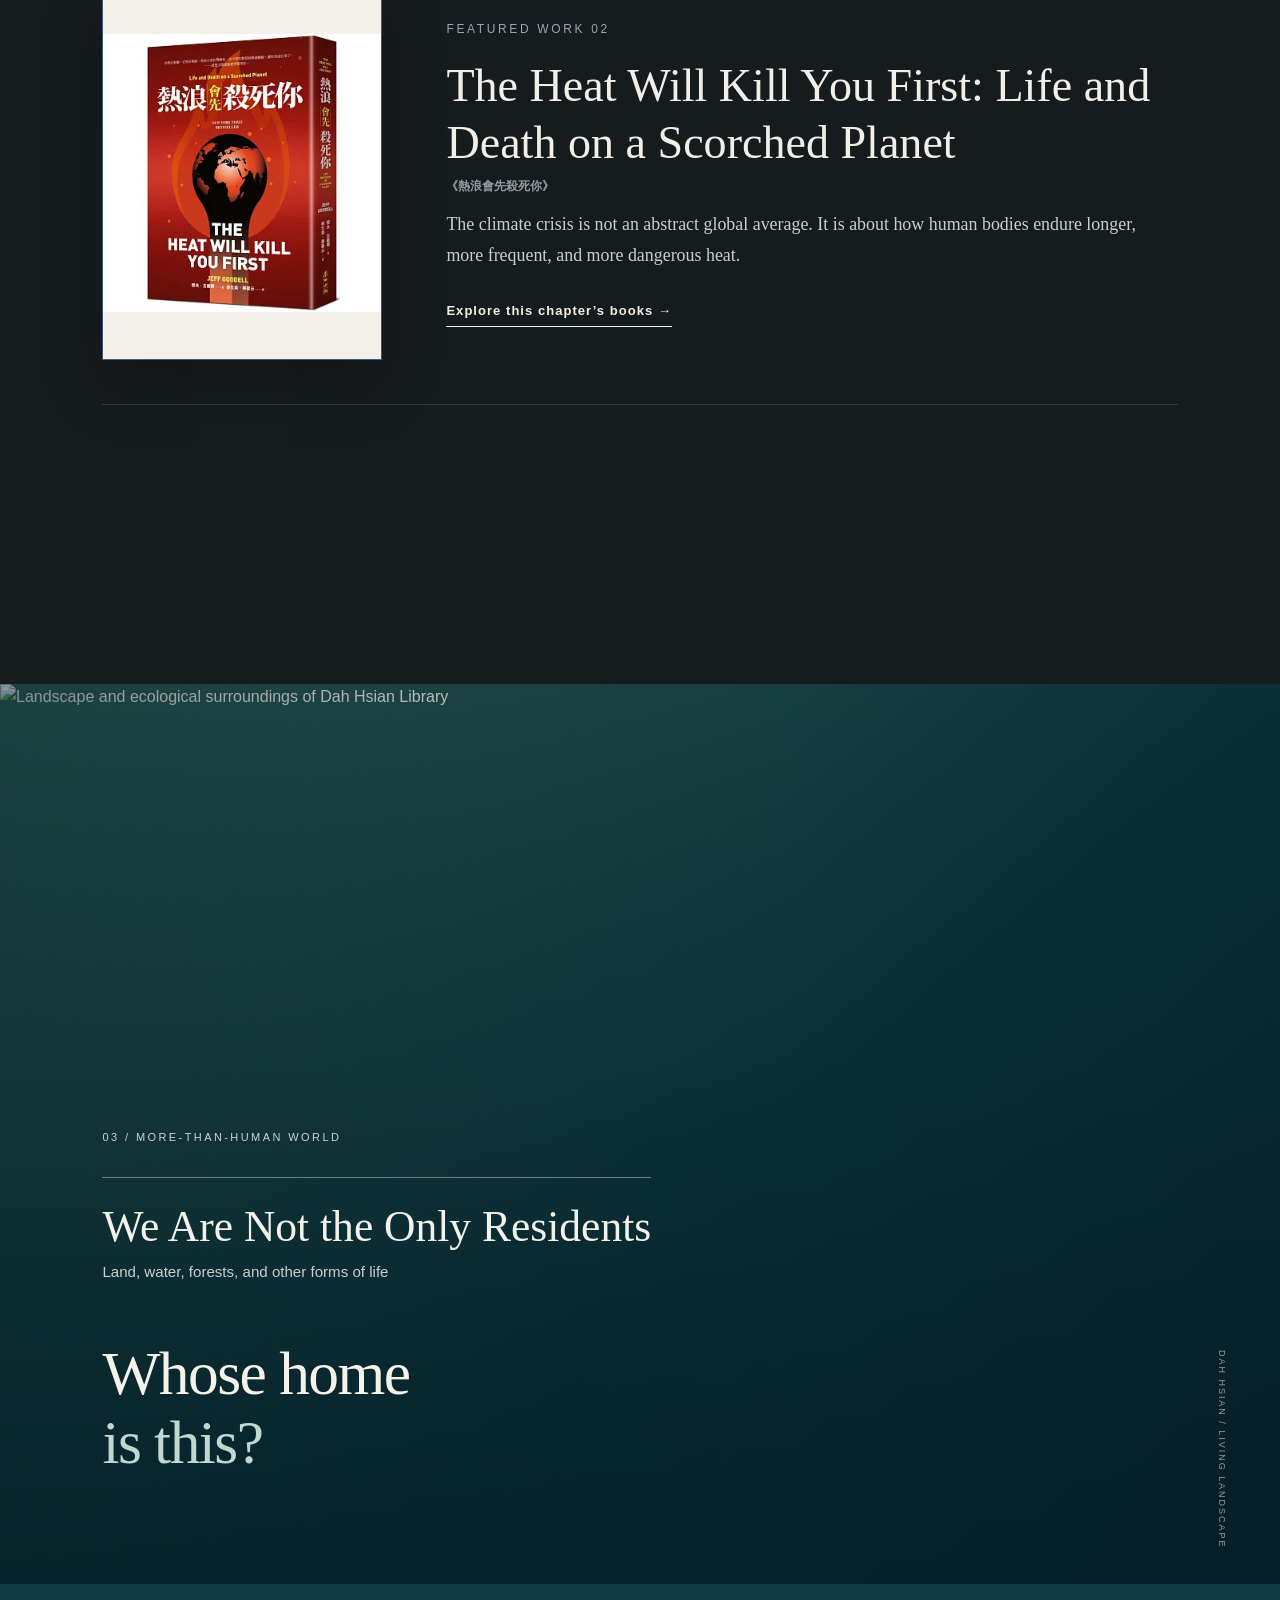
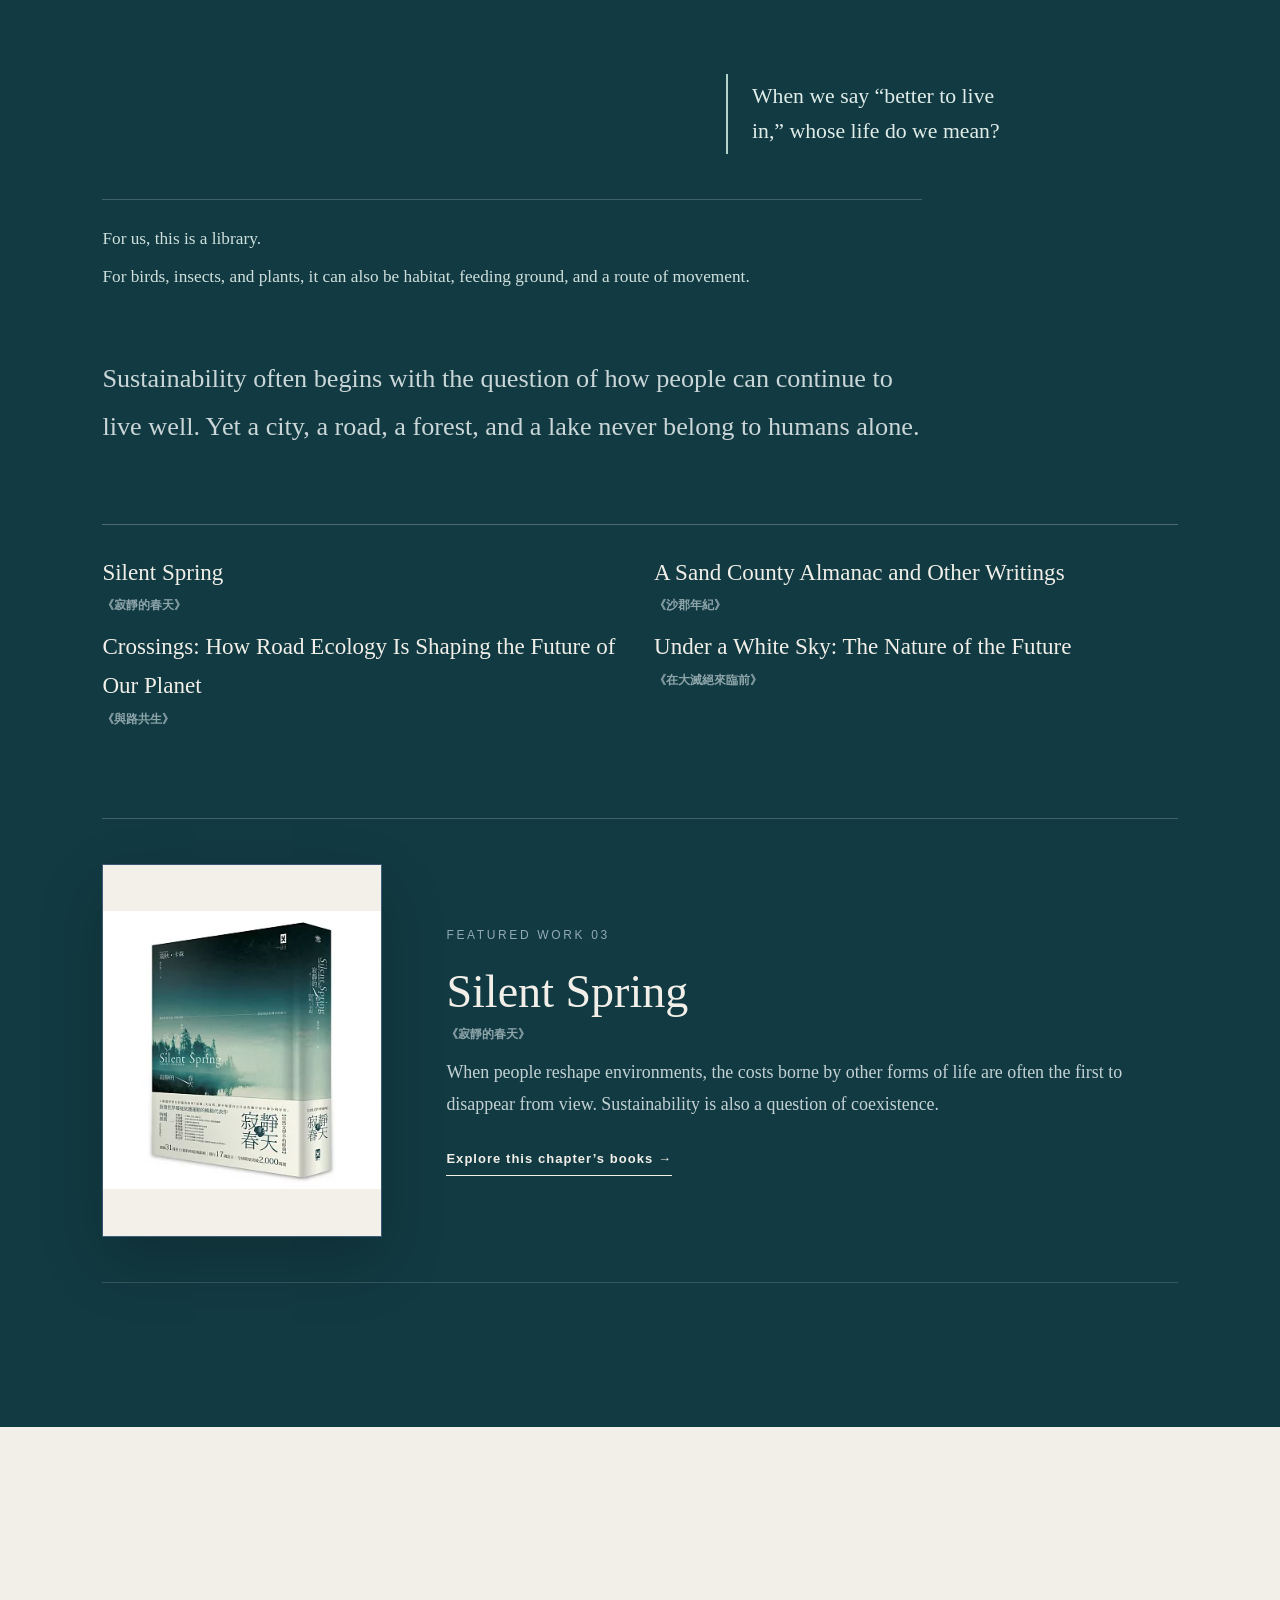
==== commit de112e24: "放大字體及解決跳轉問題 放大字體及解決跳轉問題" ====
--- a/index.html
+++ b/index.html
@@ -73,7 +73,7 @@
 <div class="start-grid reveal">
 <a href="#earth"><span>01</span><h3 data-i18n="start.themesTitle">探索五大主題</h3><p data-i18n="start.themesBody">從氣候、生態到消費與未來選擇，沿著策展路徑往下閱讀。</p><b data-i18n="start.enter">進入 →</b></a>
 <a href="#dahhsian"><span>02</span><h3 data-i18n="start.nccuTitle">看見永續政大</h3><p data-i18n="start.nccuBody">從政大永續報告書與達賢環境，看校園裡正在發生的改變。</p><b data-i18n="start.enter">進入 →</b></a>
-<a href="#collection"><span>03</span><h3 data-i18n="start.collectionTitle">找到一本書或一部電影</h3><p data-i18n="start.collectionBody">瀏覽完整書單與影展片單，查看館藏位置與線上資源。</p><b data-i18n="start.enter">進入 →</b></a>
+<a href="#collection"><span>03</span><h3 data-i18n="start.collectionTitle">找到一本書或一部電影</h3><p data-i18n="start.collectionBody">瀏覽完整書單與影展片單，查看館藏與線上資源。</p><b data-i18n="start.enter">進入 →</b></a>
 <a href="#choice"><span>04</span><h3 data-i18n="start.choiceTitle">留下你的選擇</h3><p data-i18n="start.choiceBody">完成永續取捨互動，最後寫下你想帶往未來的一個改變。</p><b data-i18n="start.enter">進入 →</b></a>
 </div>
 </div>
--- a/css/main.css
+++ b/css/main.css
@@ -1468,3 +1468,46 @@
     font-size:clamp(36px,9.4vw,52px);
   }
 }
+/* v1.7.2 — Hide QR scan prompt on mobile when QR frame is hidden */
+@media (max-width: 900px) {
+  body:not(.kiosk-mode) .feedback-prompt {
+    display: none;
+  }
+}
+
+/* v1.7.4 — 放大首頁字體 & 修正完整書影單區塊滿版高度 */
+.chapter-climate,
+.chapter-residents,
+.dahhsian,
+.consume,
+.future,
+.choice,
+.collection,
+.ending {
+  content-visibility: visible !important;
+  contain-intrinsic-size: none !important;
+}
+
+#collection {
+  scroll-margin-top: 0 !important;
+  min-height: 100svh;
+  display: flex;
+  align-items: center;
+  padding: 12vh 0;
+}
+
+/* 電腦版首頁（Hero 區與導覽列）字體放大設定 */
+@media (min-width: 901px) {
+  .brand { font-size: 13px; }
+  .brand-library { font-size: 12px; }
+  .lang-btn, .menu-button { font-size: 14px; }
+
+  .hero-copy { width: min(1080px, 84vw); }
+  .hero-kicker { font-size: 15px; margin-bottom: 20px; }
+  .hero h1 { font-size: clamp(72px, 6.2vw, 118px); }
+  .hero-subtitle { font-size: clamp(22px, 1.8vw, 30px); margin-top: 28px; }
+  .hero-intro { font-size: clamp(18px, 1.45vw, 23px); max-width: 760px; line-height: 1.8; }
+  .hero-visit { font-size: 15px; max-width: 980px; gap: 12px 30px; }
+  .hero-action { font-size: 15px; padding: 12px 20px; min-height: 48px; }
+  .scroll-cue { font-size: 13px; }
+}
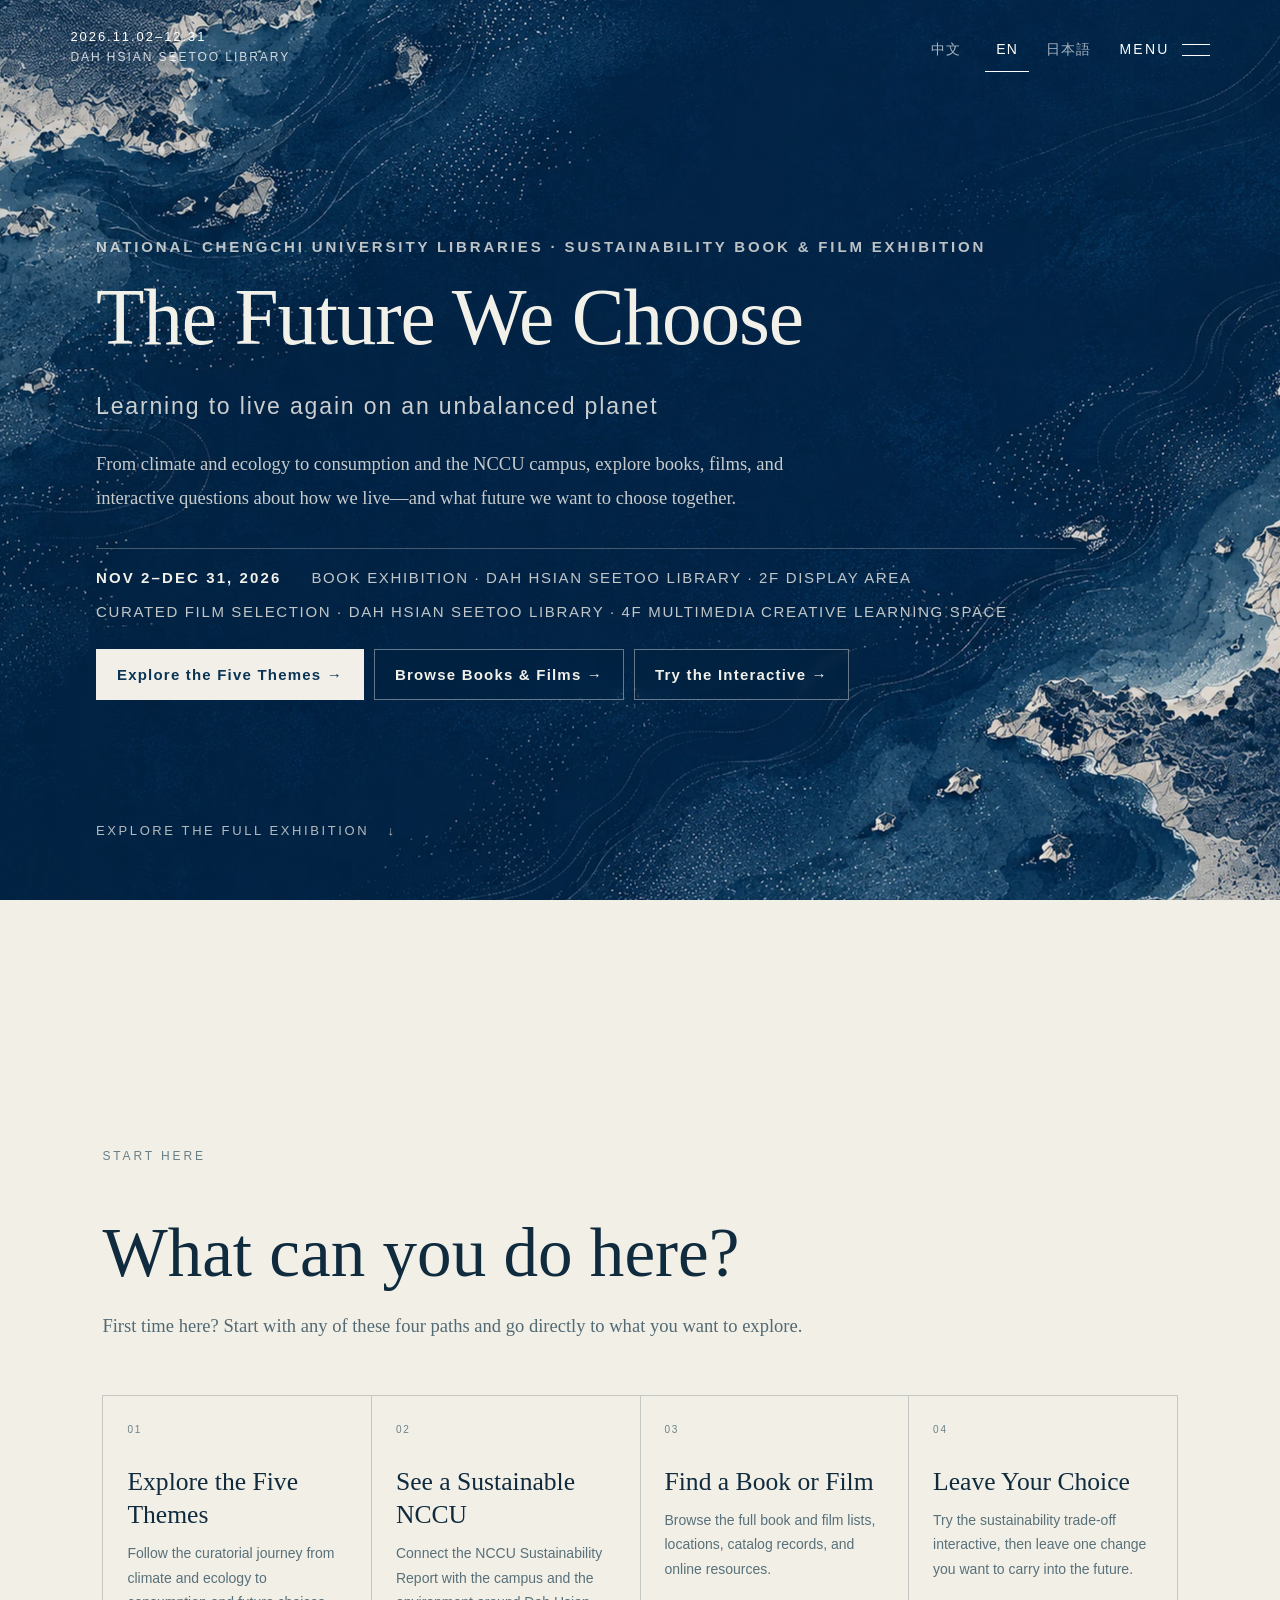
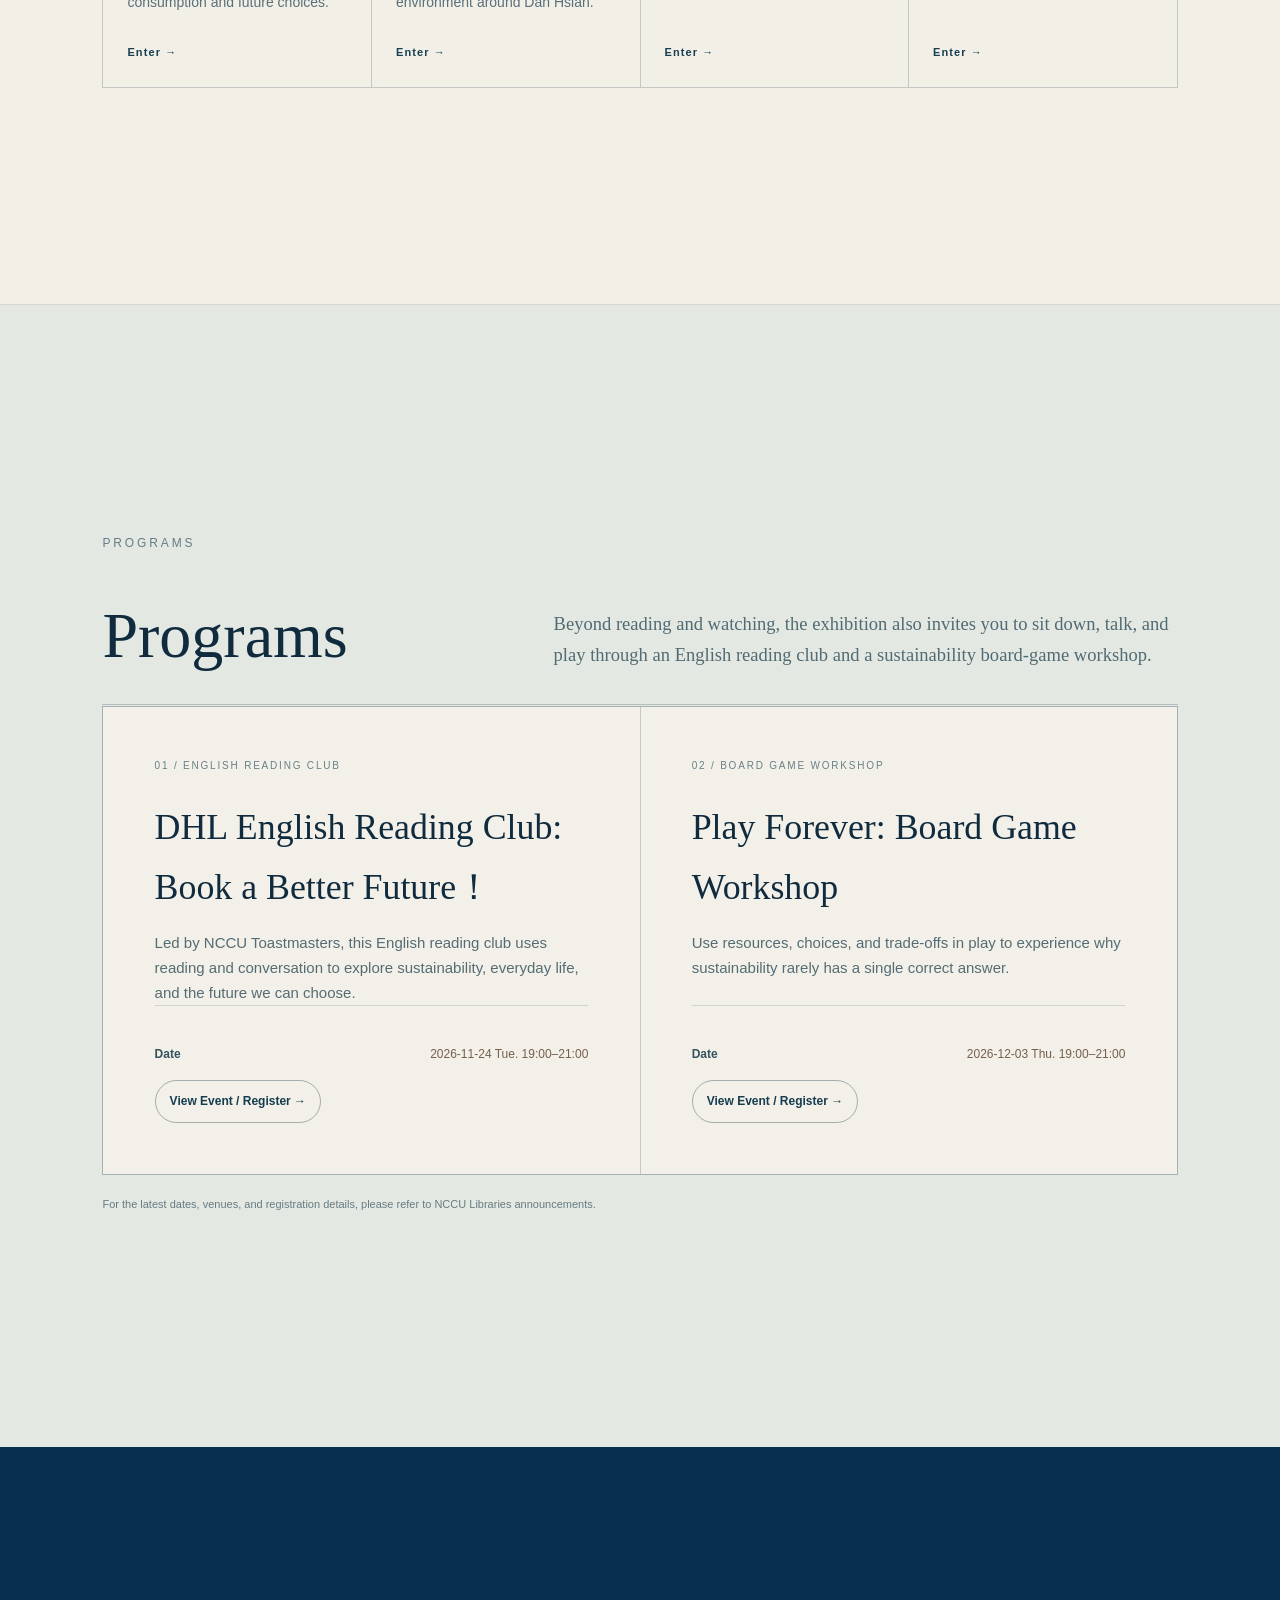
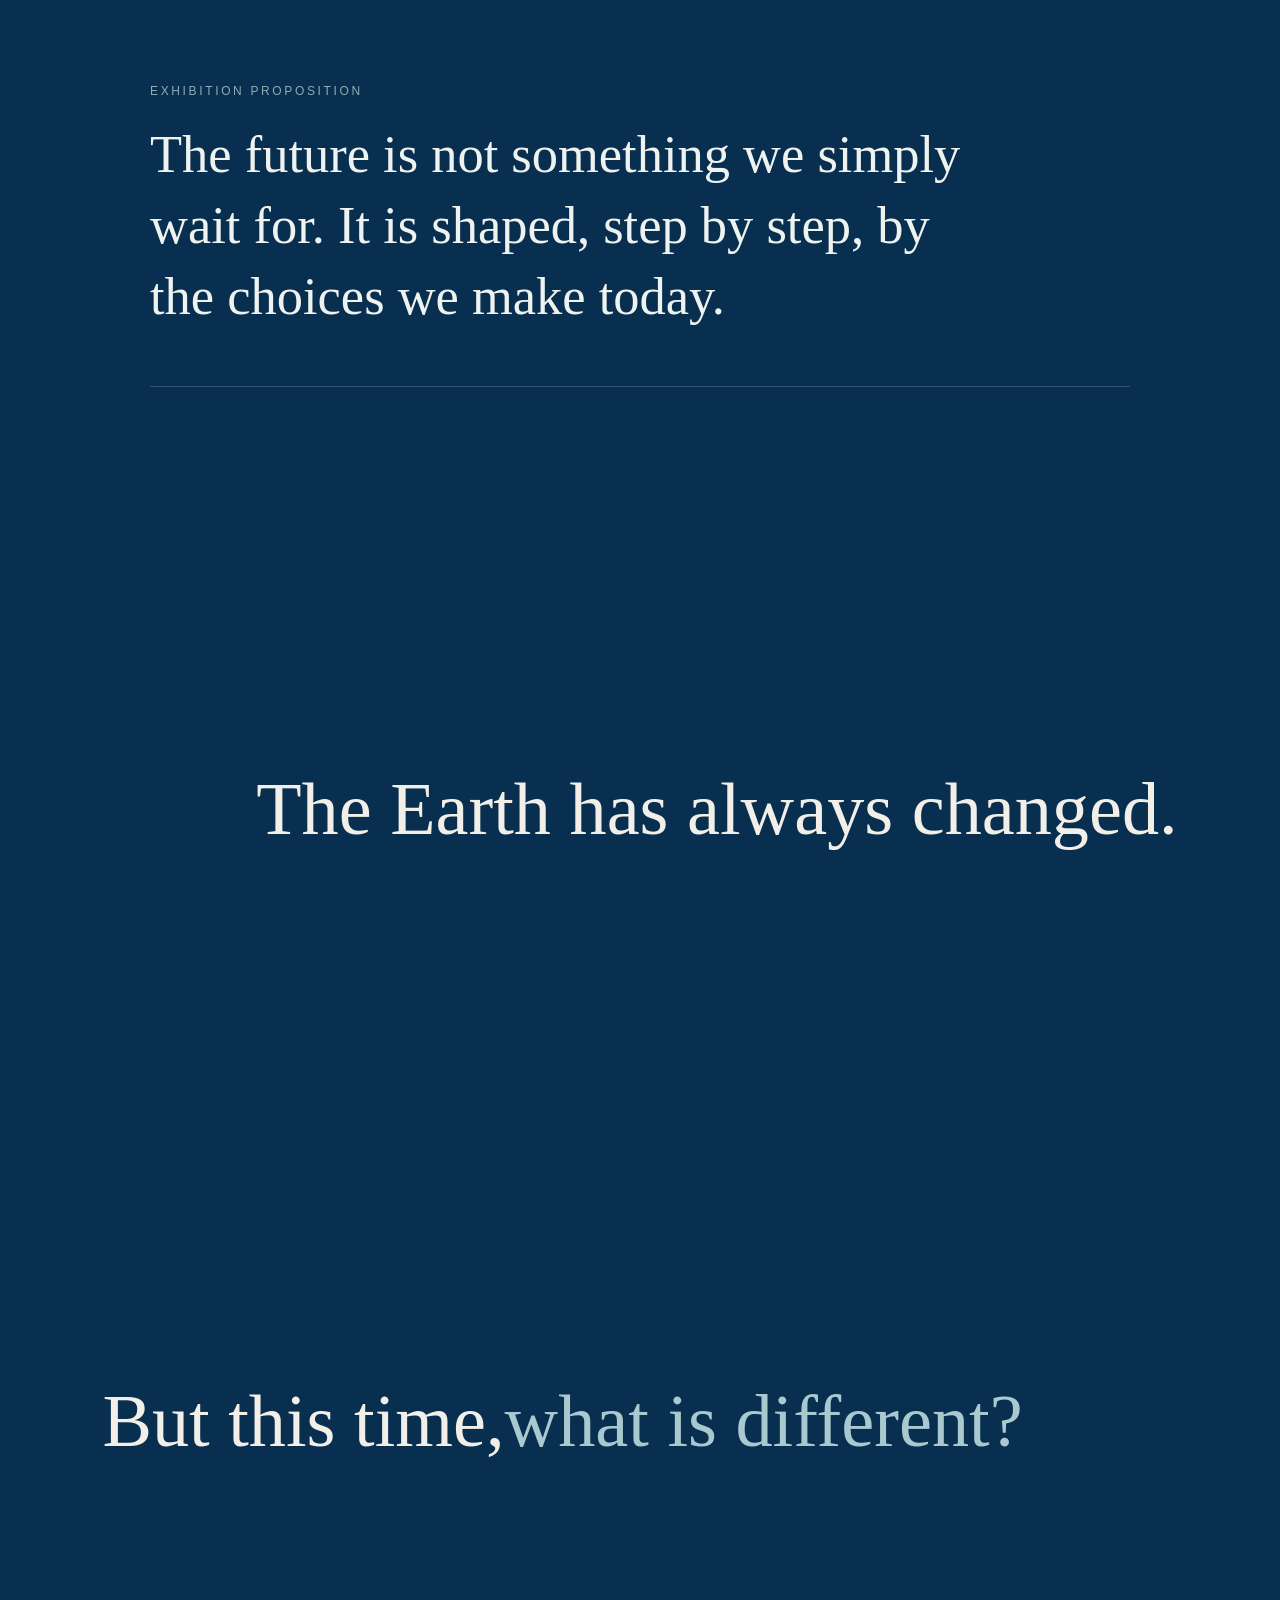
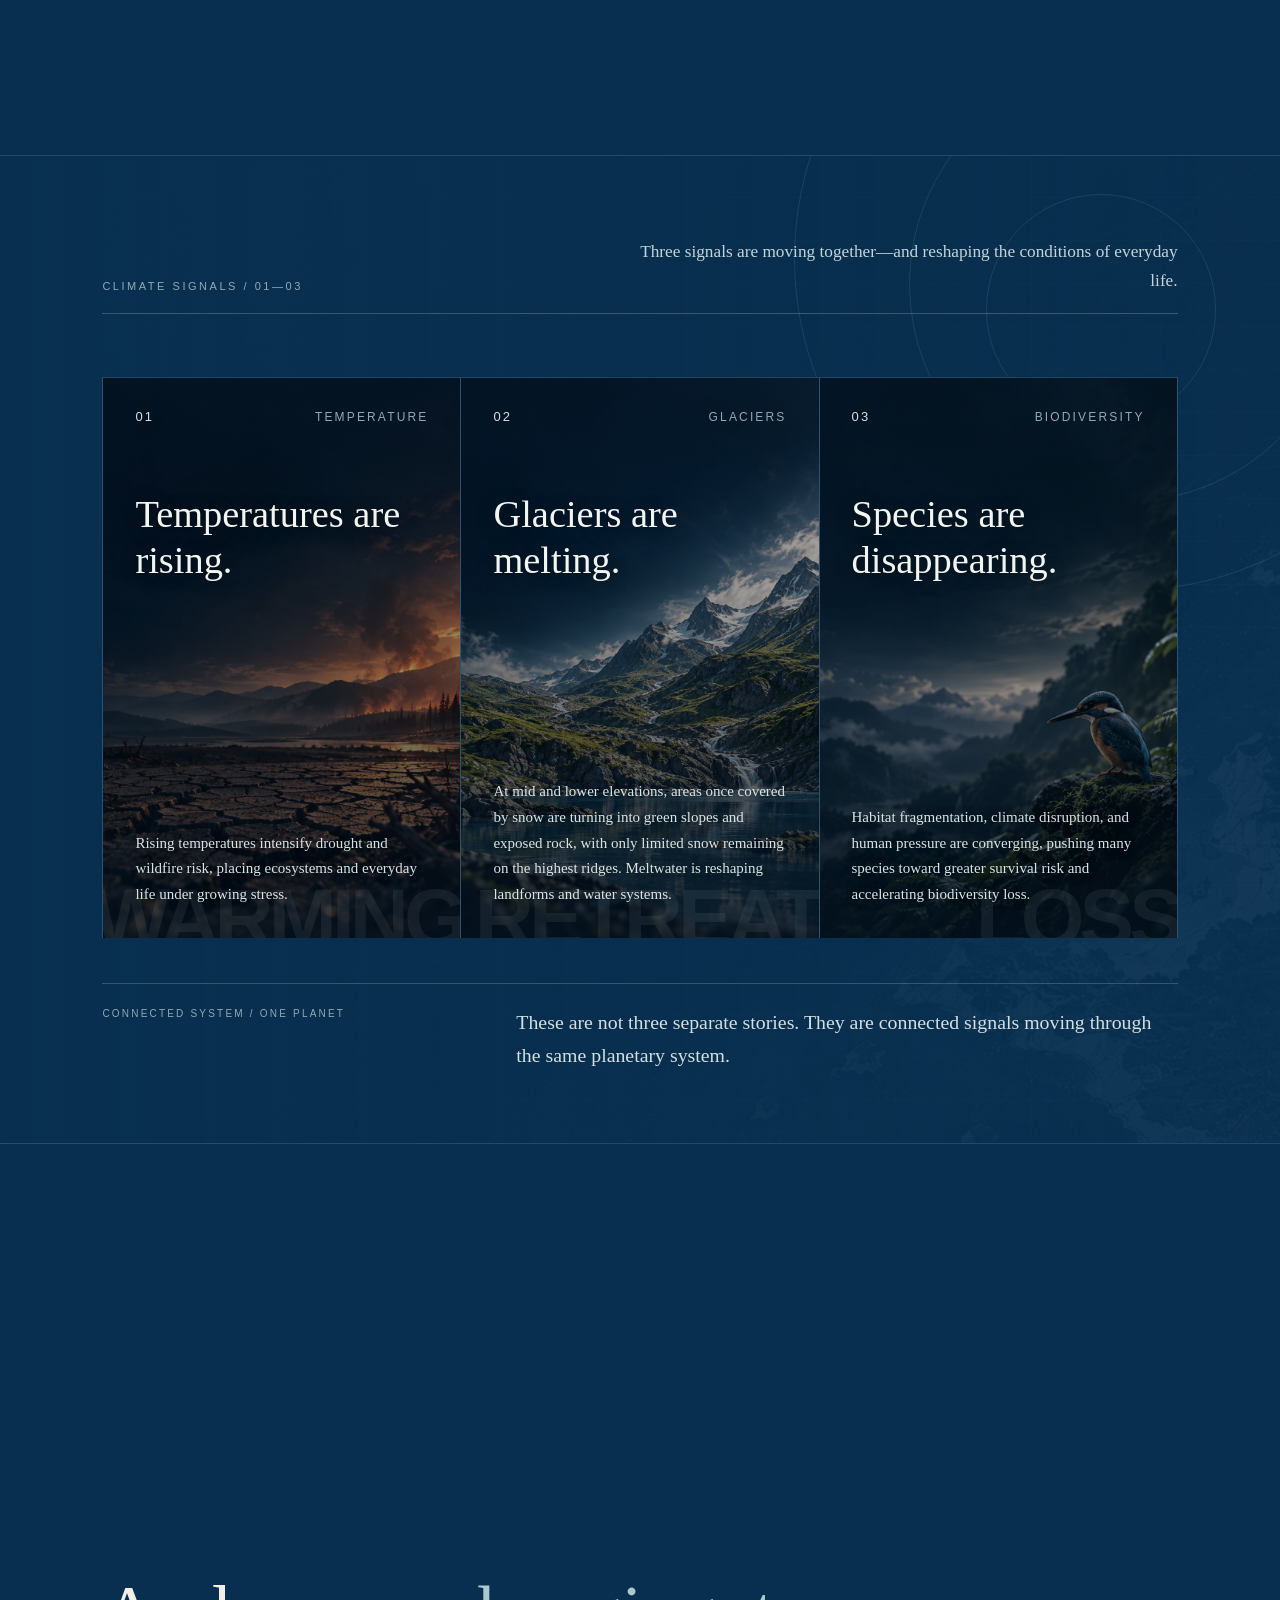
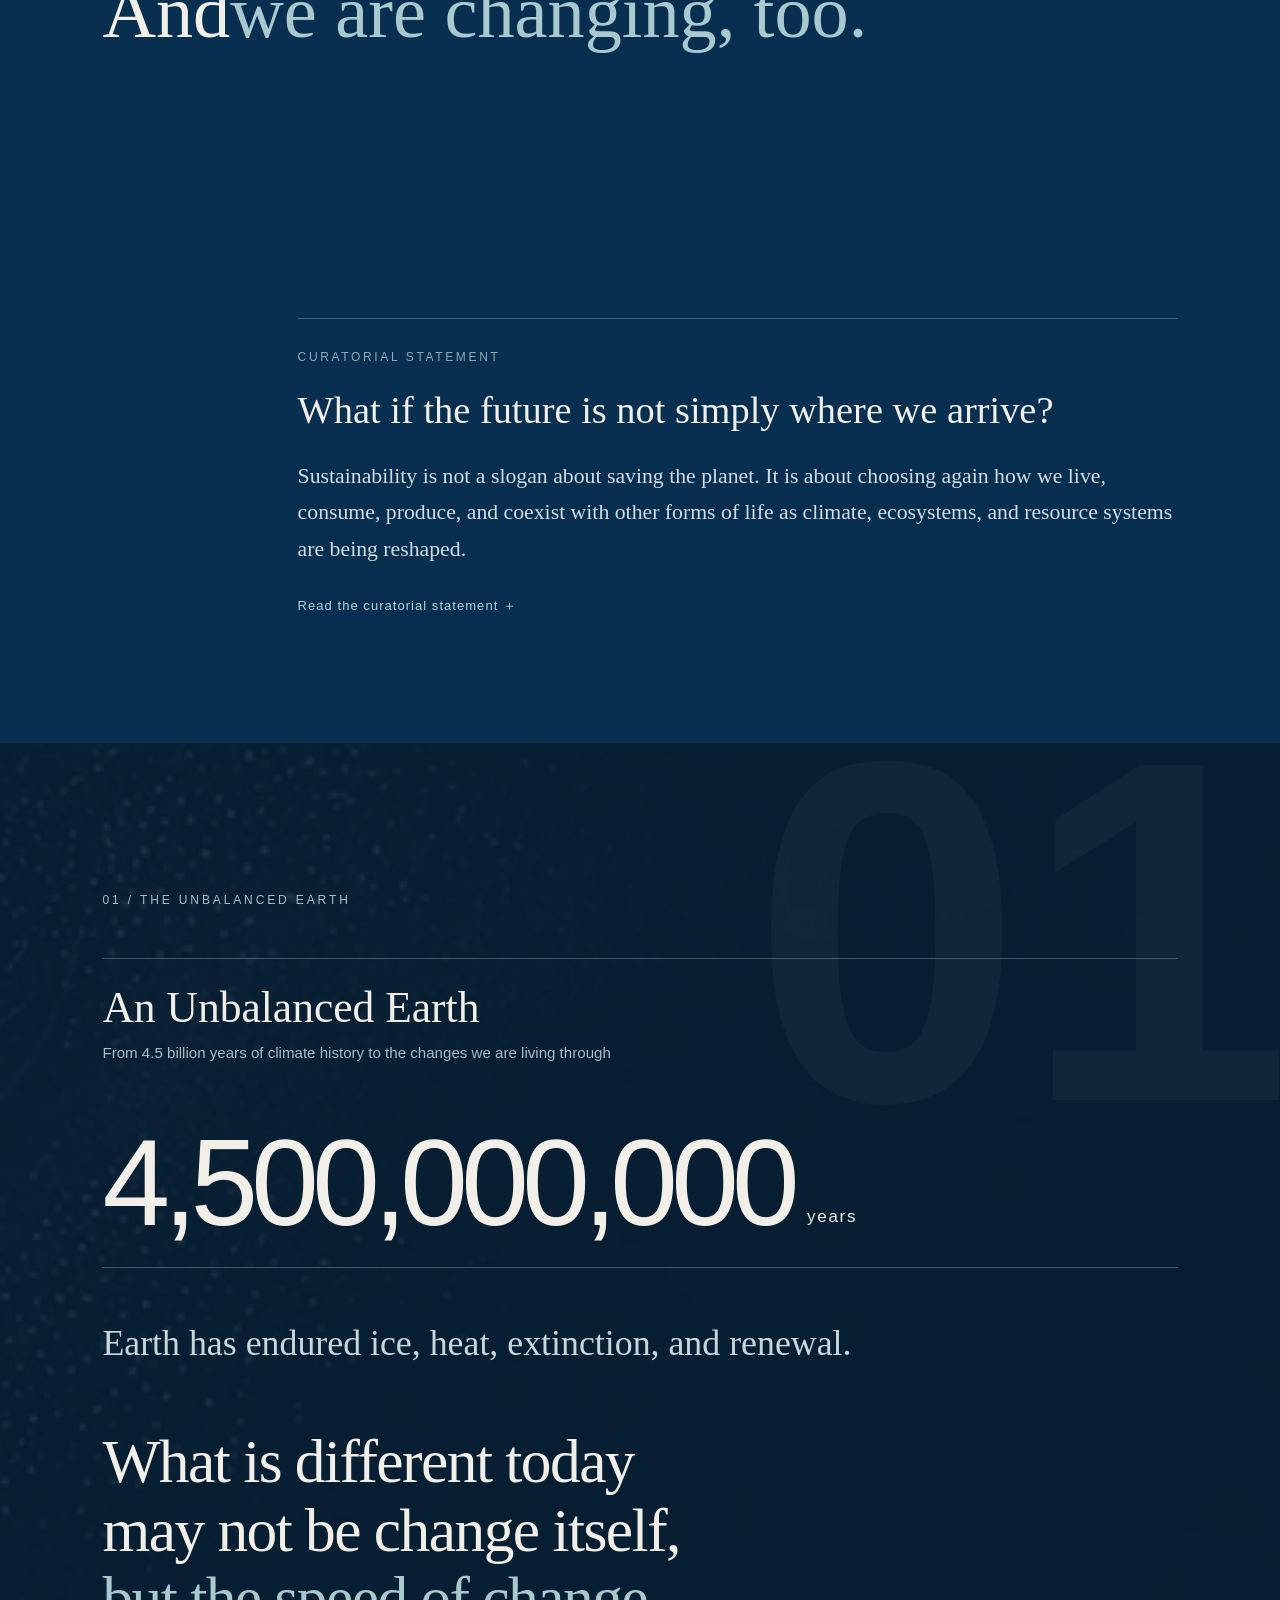
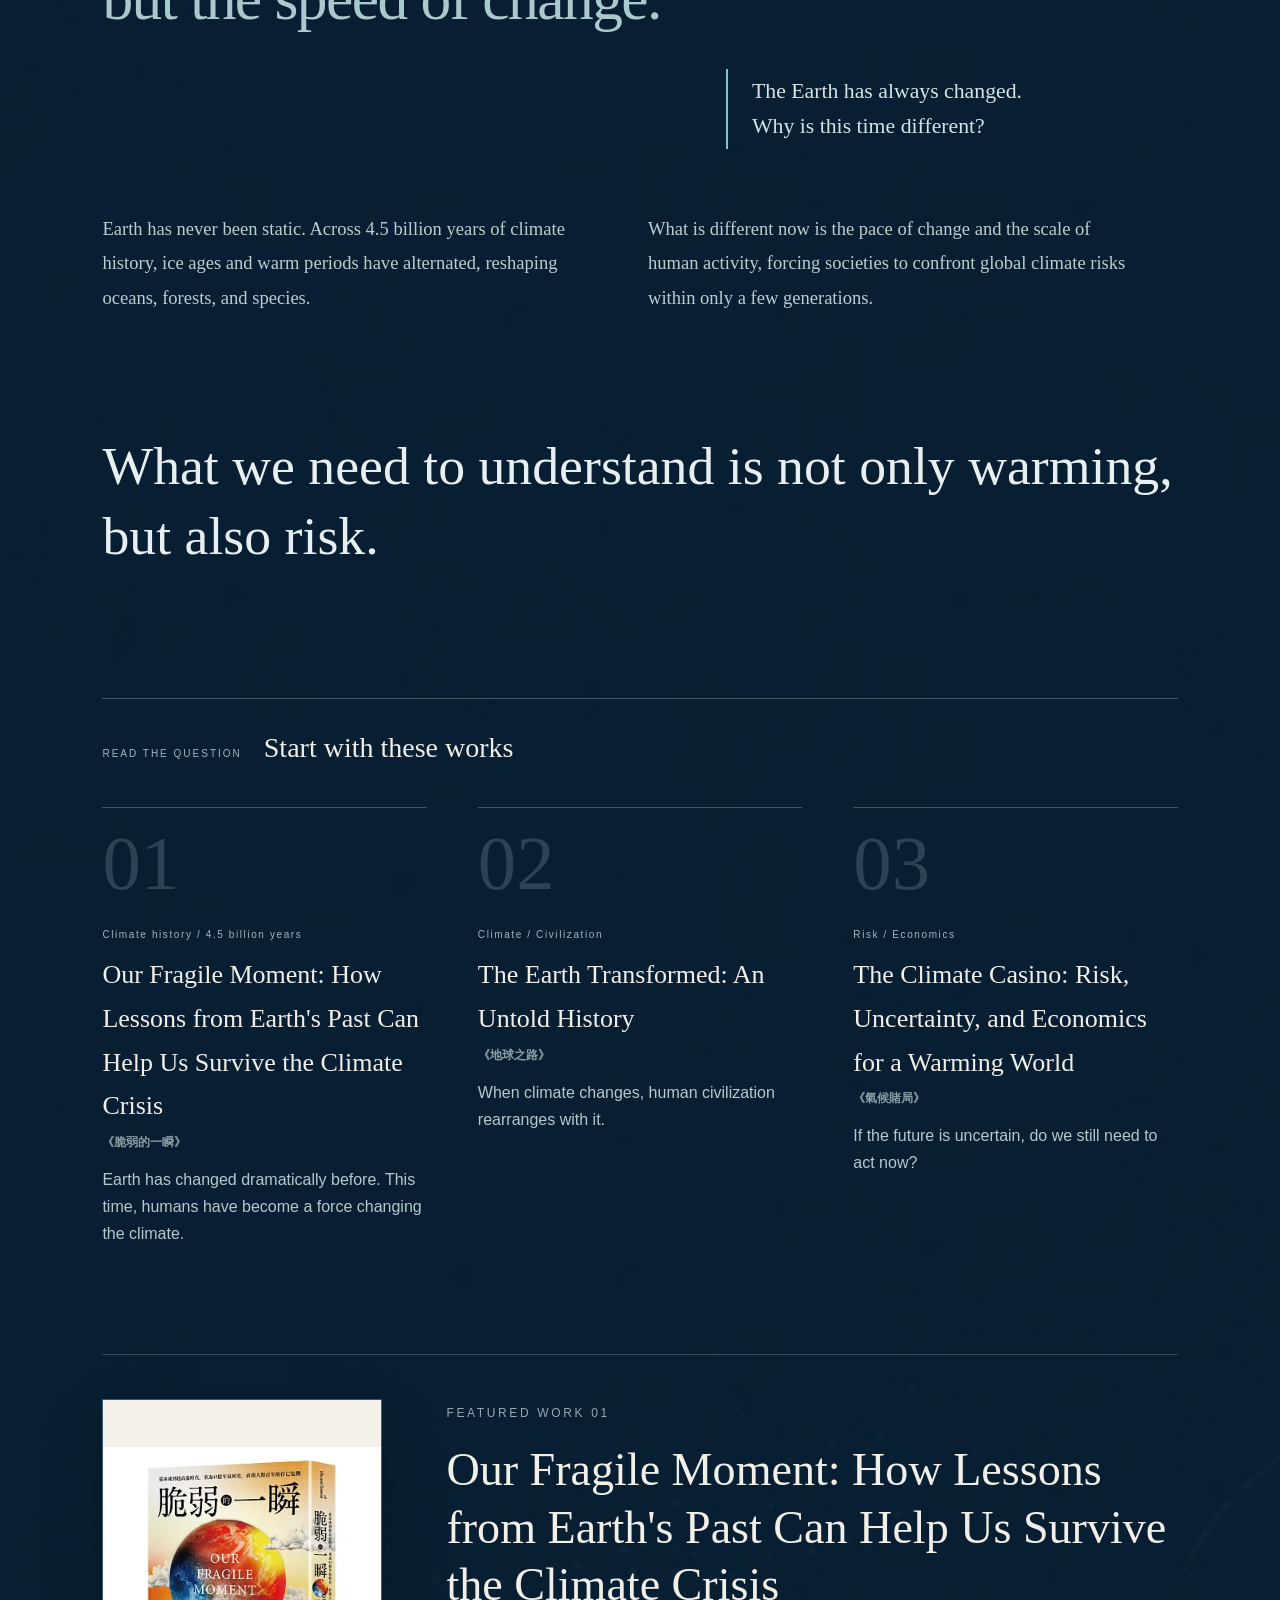
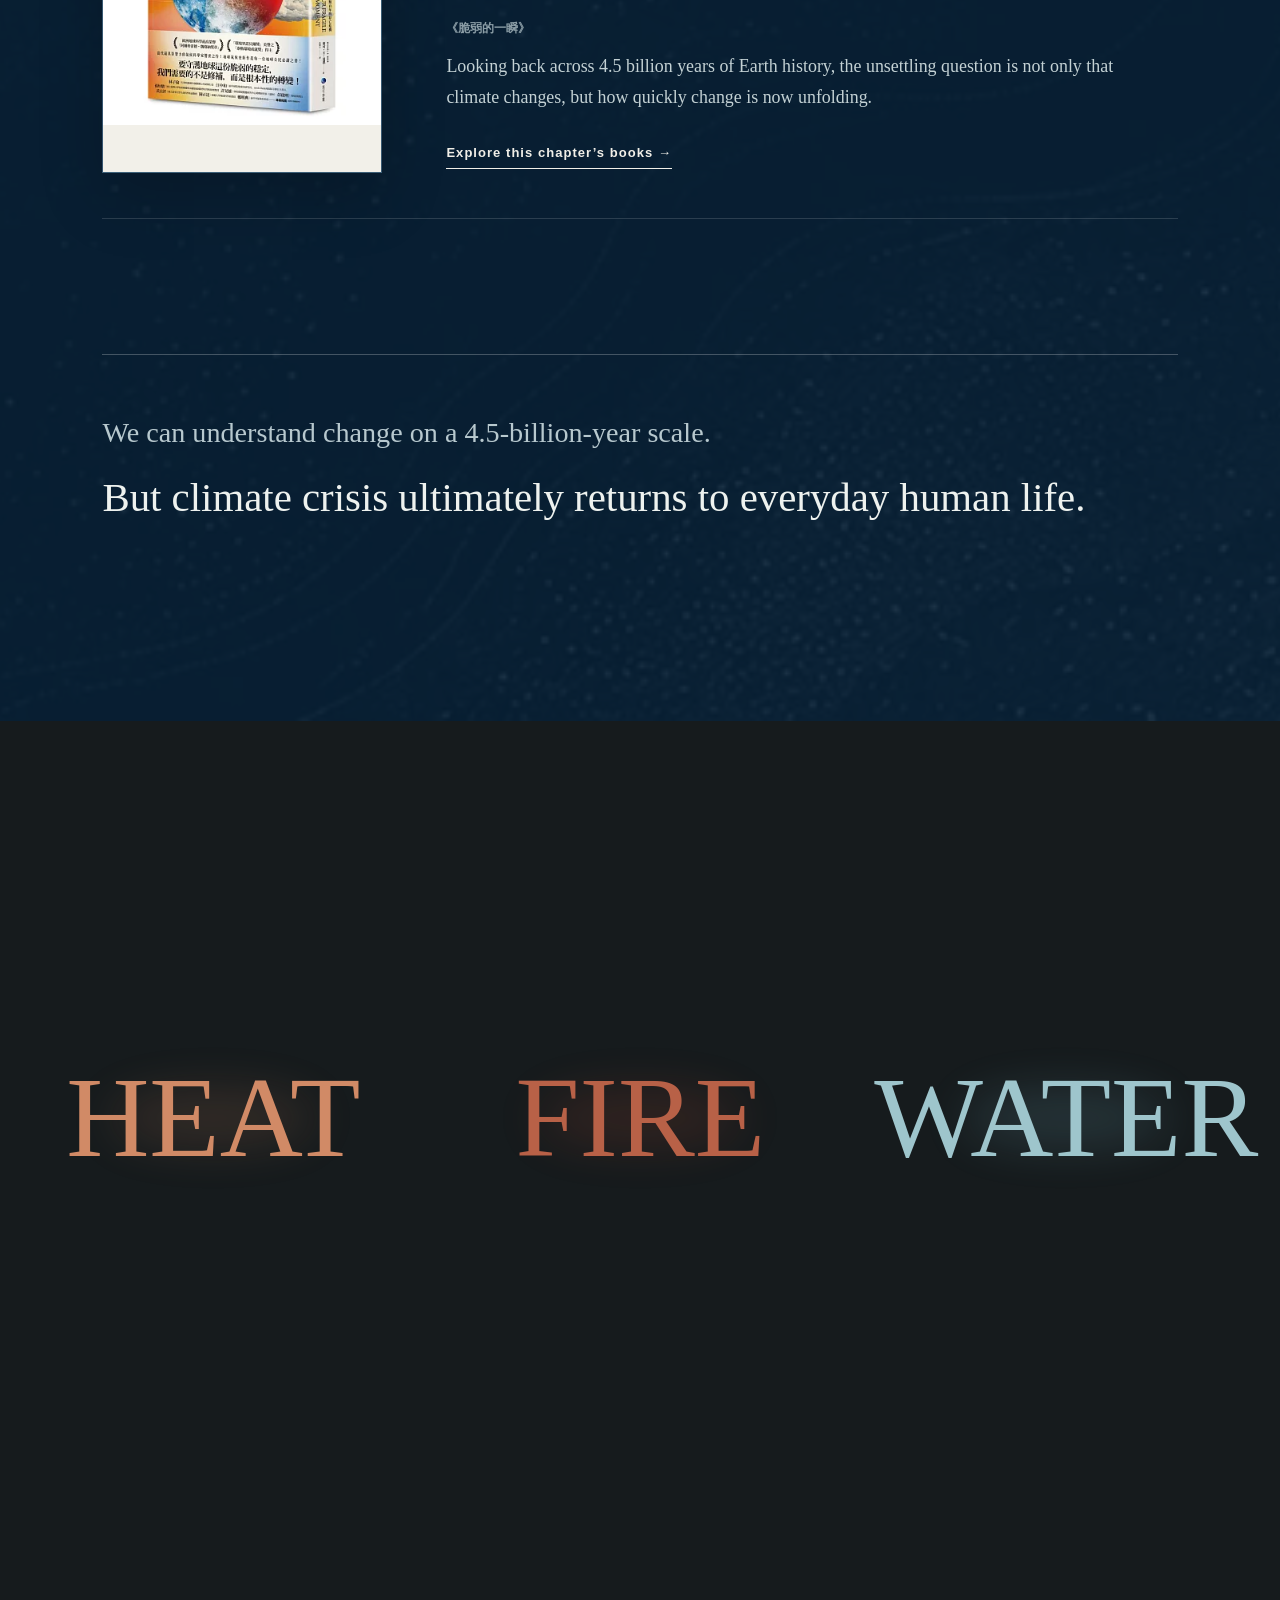
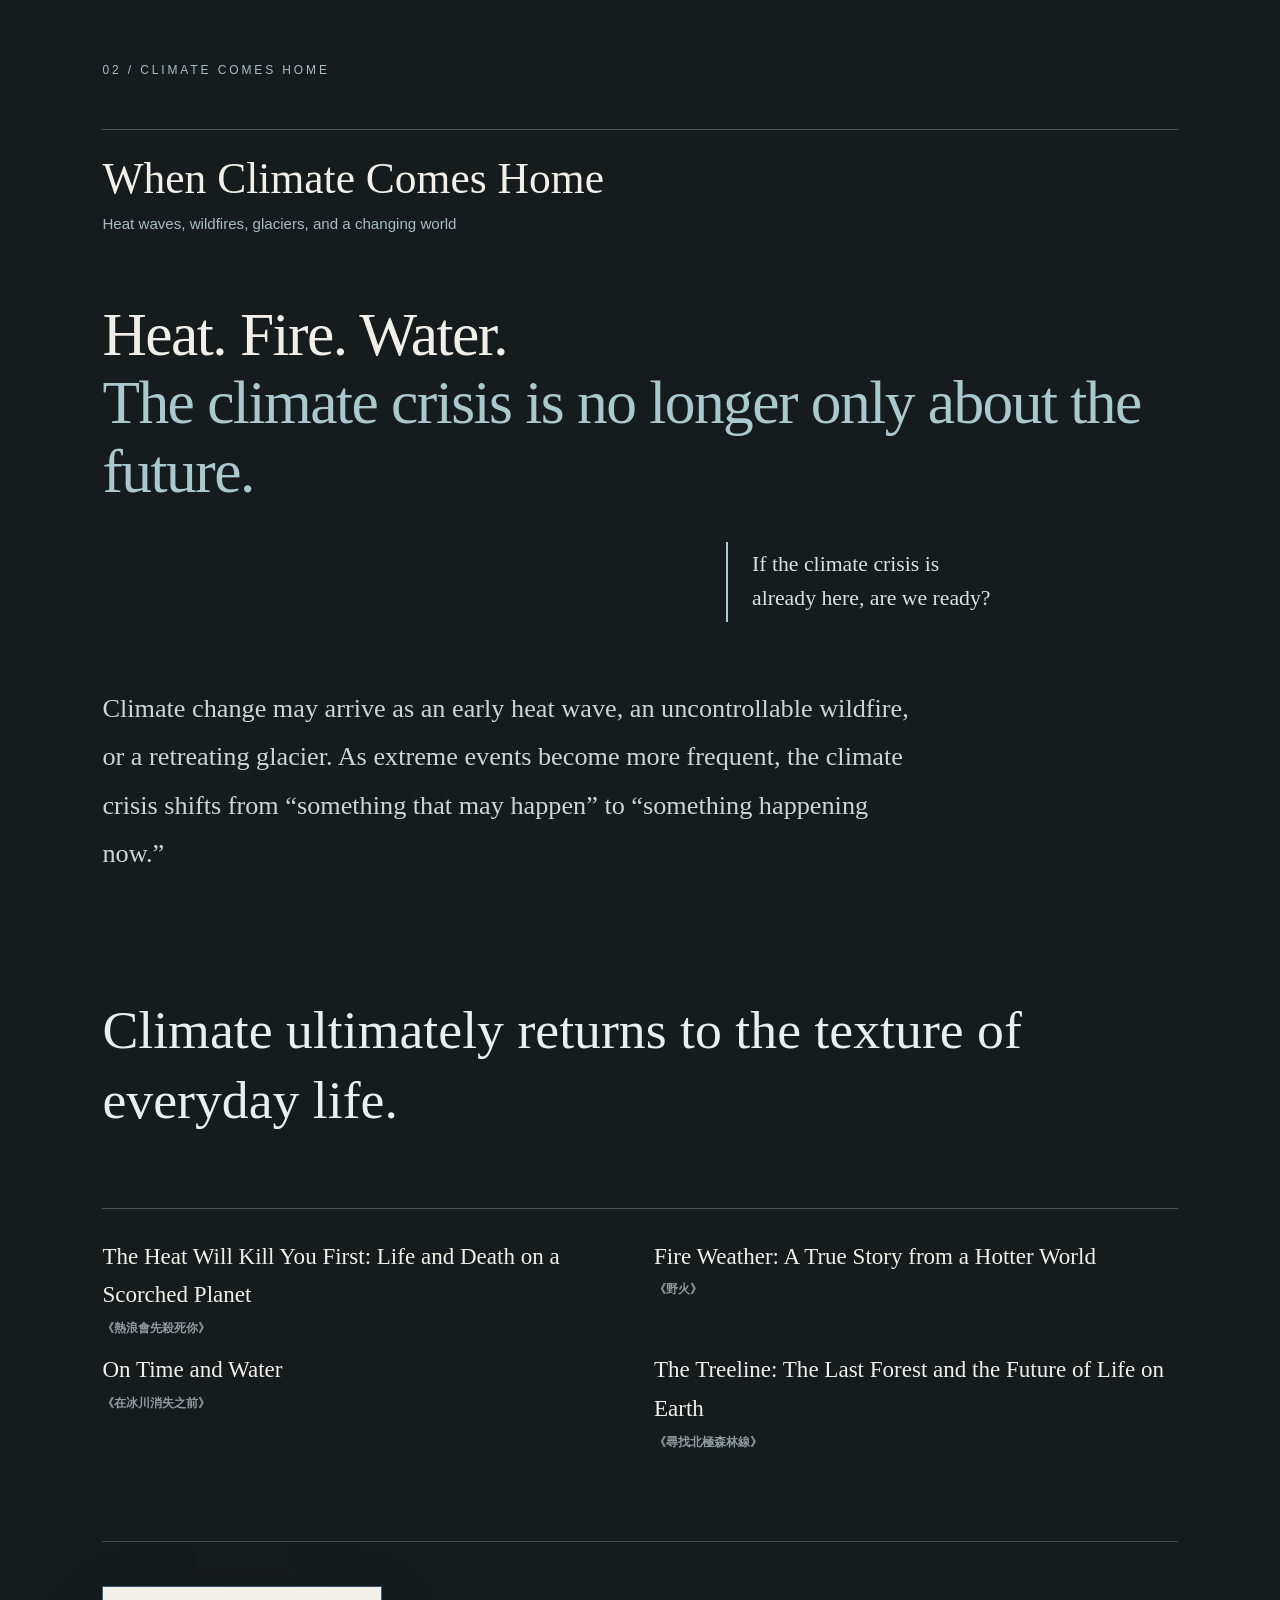
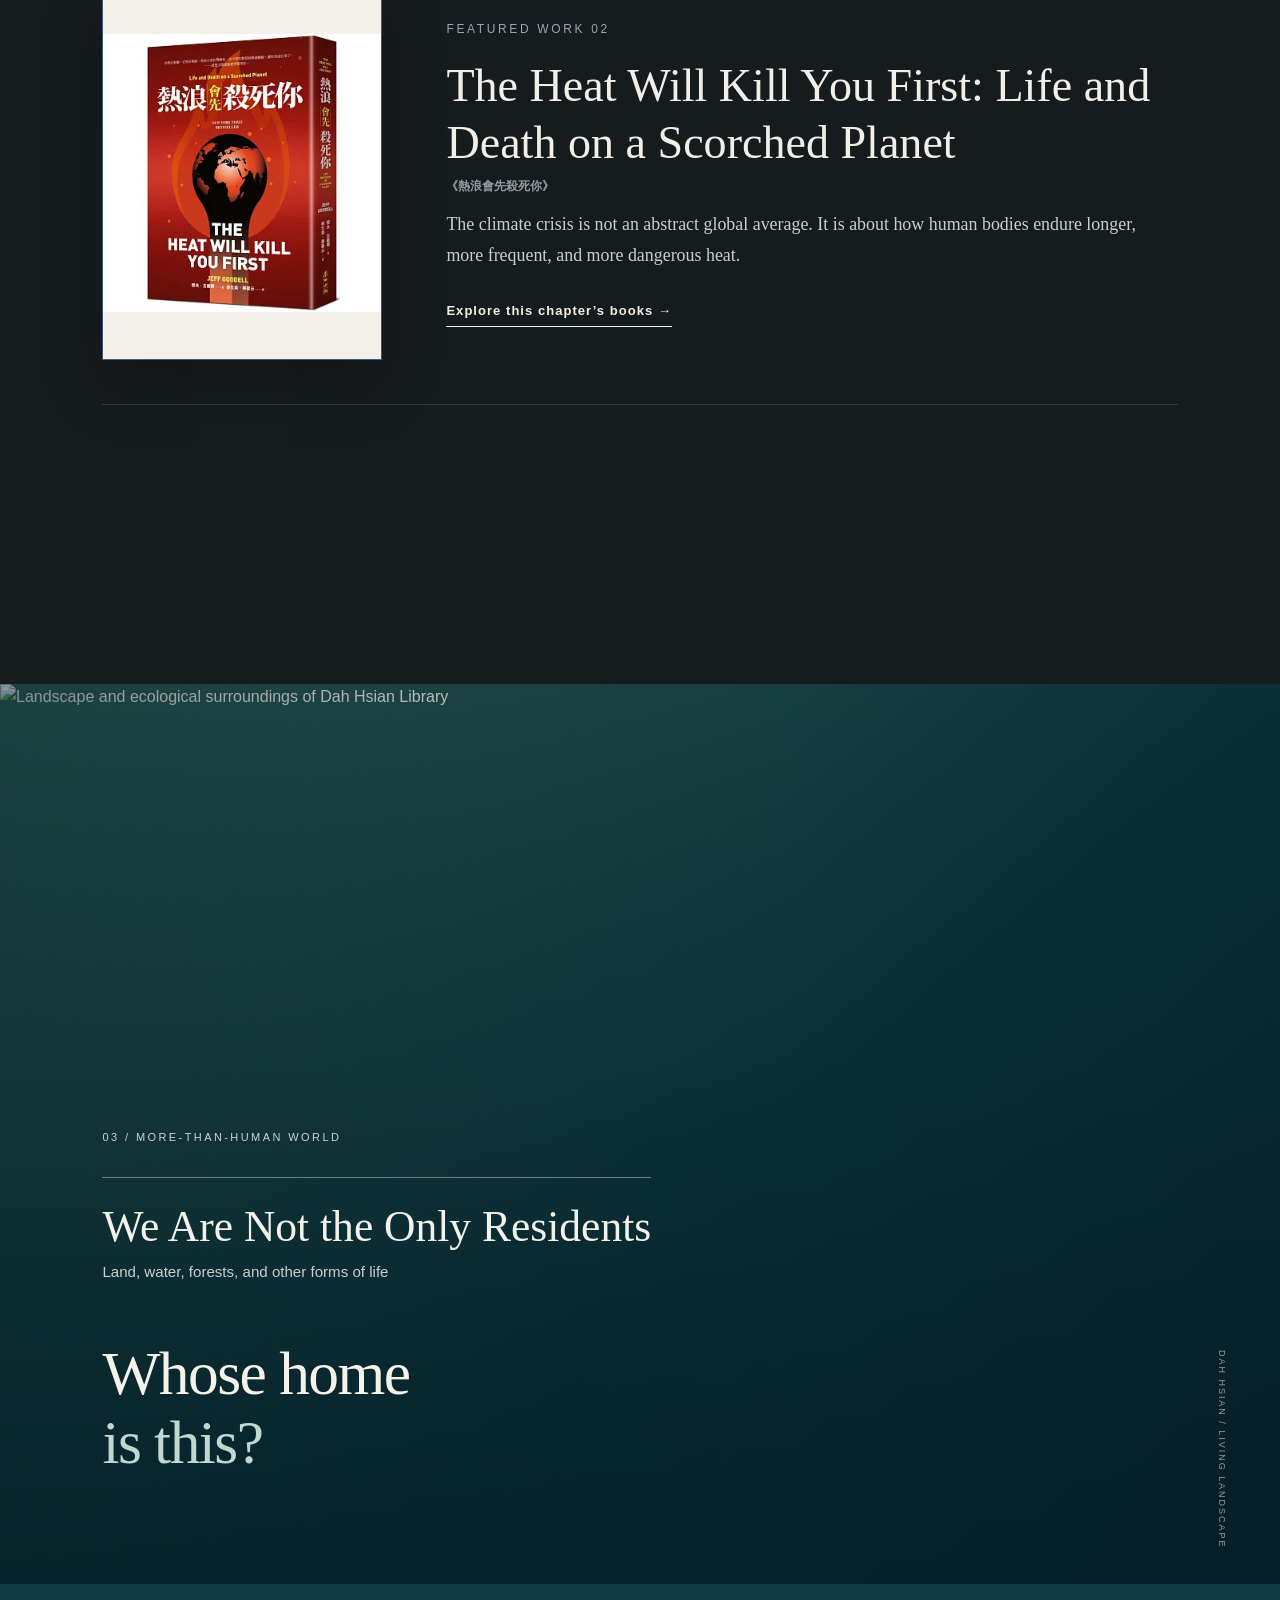
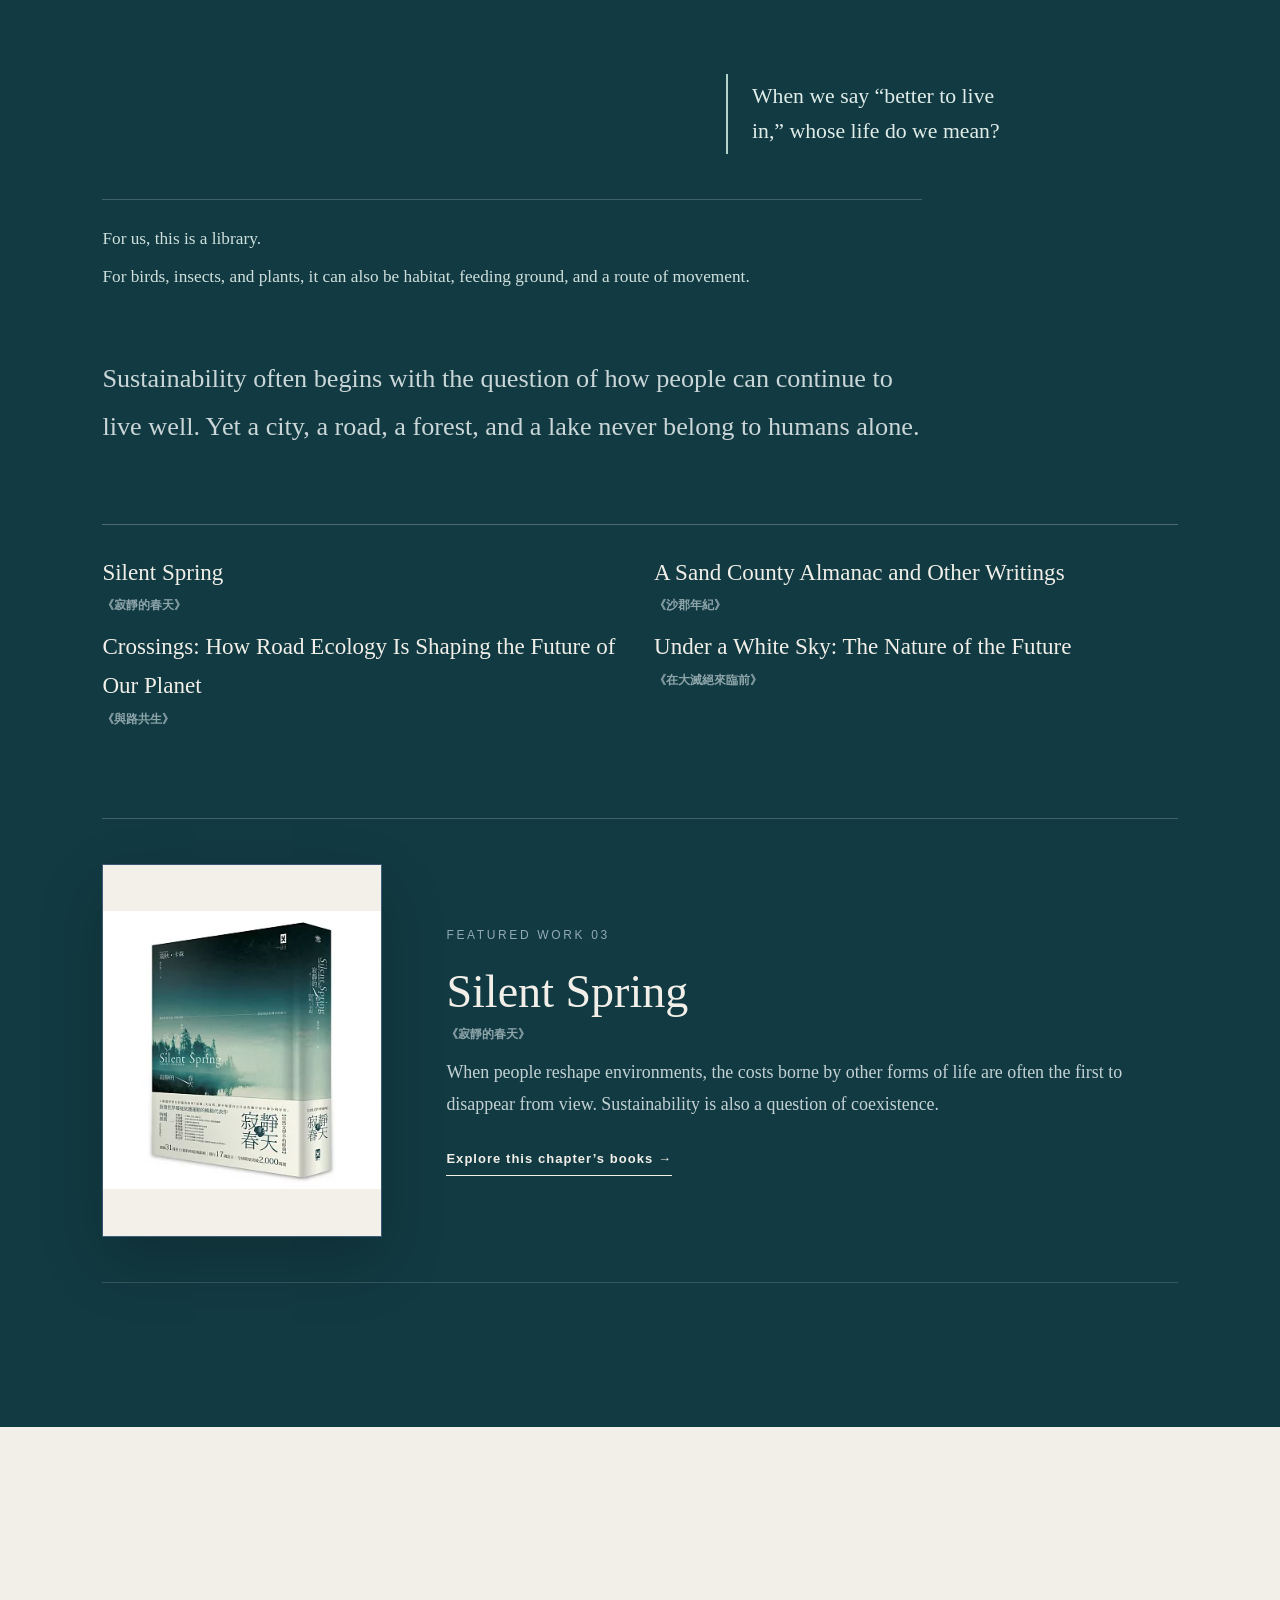
==== commit dd1b25de: "修正手機顯示 修正手機顯示" ====
--- a/index.html
+++ b/index.html
@@ -7,7 +7,7 @@
 <meta content="#082f50" name="theme-color"/>
 <meta content="國立政治大學圖書館永續書影展，從氣候、生態、消費到政大校園，透過書籍、影片與互動重新思考我們共同選擇的未來。" name="description"/>
 <title>我們選擇的未來｜國立政治大學圖書館永續書影展</title>
-<script>document.documentElement.classList.add('js');</script><link as="image" fetchpriority="high" href="assets/hero/hero-2560.webp" media="(min-width: 821px)" rel="preload"/><link as="image" fetchpriority="high" href="assets/hero/hero-mobile.webp" media="(max-width: 820px)" rel="preload"/><link href="css/main.css?v=175" rel="stylesheet"/>
+<script>document.documentElement.classList.add('js');</script><link as="image" fetchpriority="high" href="assets/hero/hero-2560.webp" media="(min-width: 821px)" rel="preload"/><link as="image" fetchpriority="high" href="assets/hero/hero-mobile.webp" media="(max-width: 820px)" rel="preload"/><link href="css/main.css?v=179" rel="stylesheet"/>
 </head>
 <body>
 <div aria-hidden="true" class="grain"></div>
--- a/css/main.css
+++ b/css/main.css
@@ -1510,4 +1510,35 @@
   .hero-visit { font-size: 15px; max-width: 980px; gap: 12px 30px; }
   .hero-action { font-size: 15px; padding: 12px 20px; min-height: 48px; }
   .scroll-cue { font-size: 13px; }
+}
+
+/* v1.7.5 — Mobile typography and Chinese word-break optimization */
+@media (max-width: 900px) {
+  .hero-subtitle {
+    font-size: 19px !important;
+    line-height: 1.58 !important;
+  }
+  .hero-intro {
+    font-size: 15px !important;
+    line-height: 1.72 !important;
+  }
+  .hero-visit {
+    font-size: 12px !important;
+    gap: 6px 16px !important;
+  }
+  .hero-action {
+    font-size: 13px !important;
+    padding: 10px 14px !important;
+  }
+  
+  /* 防止中文在手機版被隨意從字中間斷開 */
+  .opening-line,
+  .chapter h2,
+  .chapter-question p,
+  .hero h1,
+  .hero-subtitle,
+  .hero-intro {
+    word-break: keep-all;
+    overflow-wrap: break-word;
+  }
 }
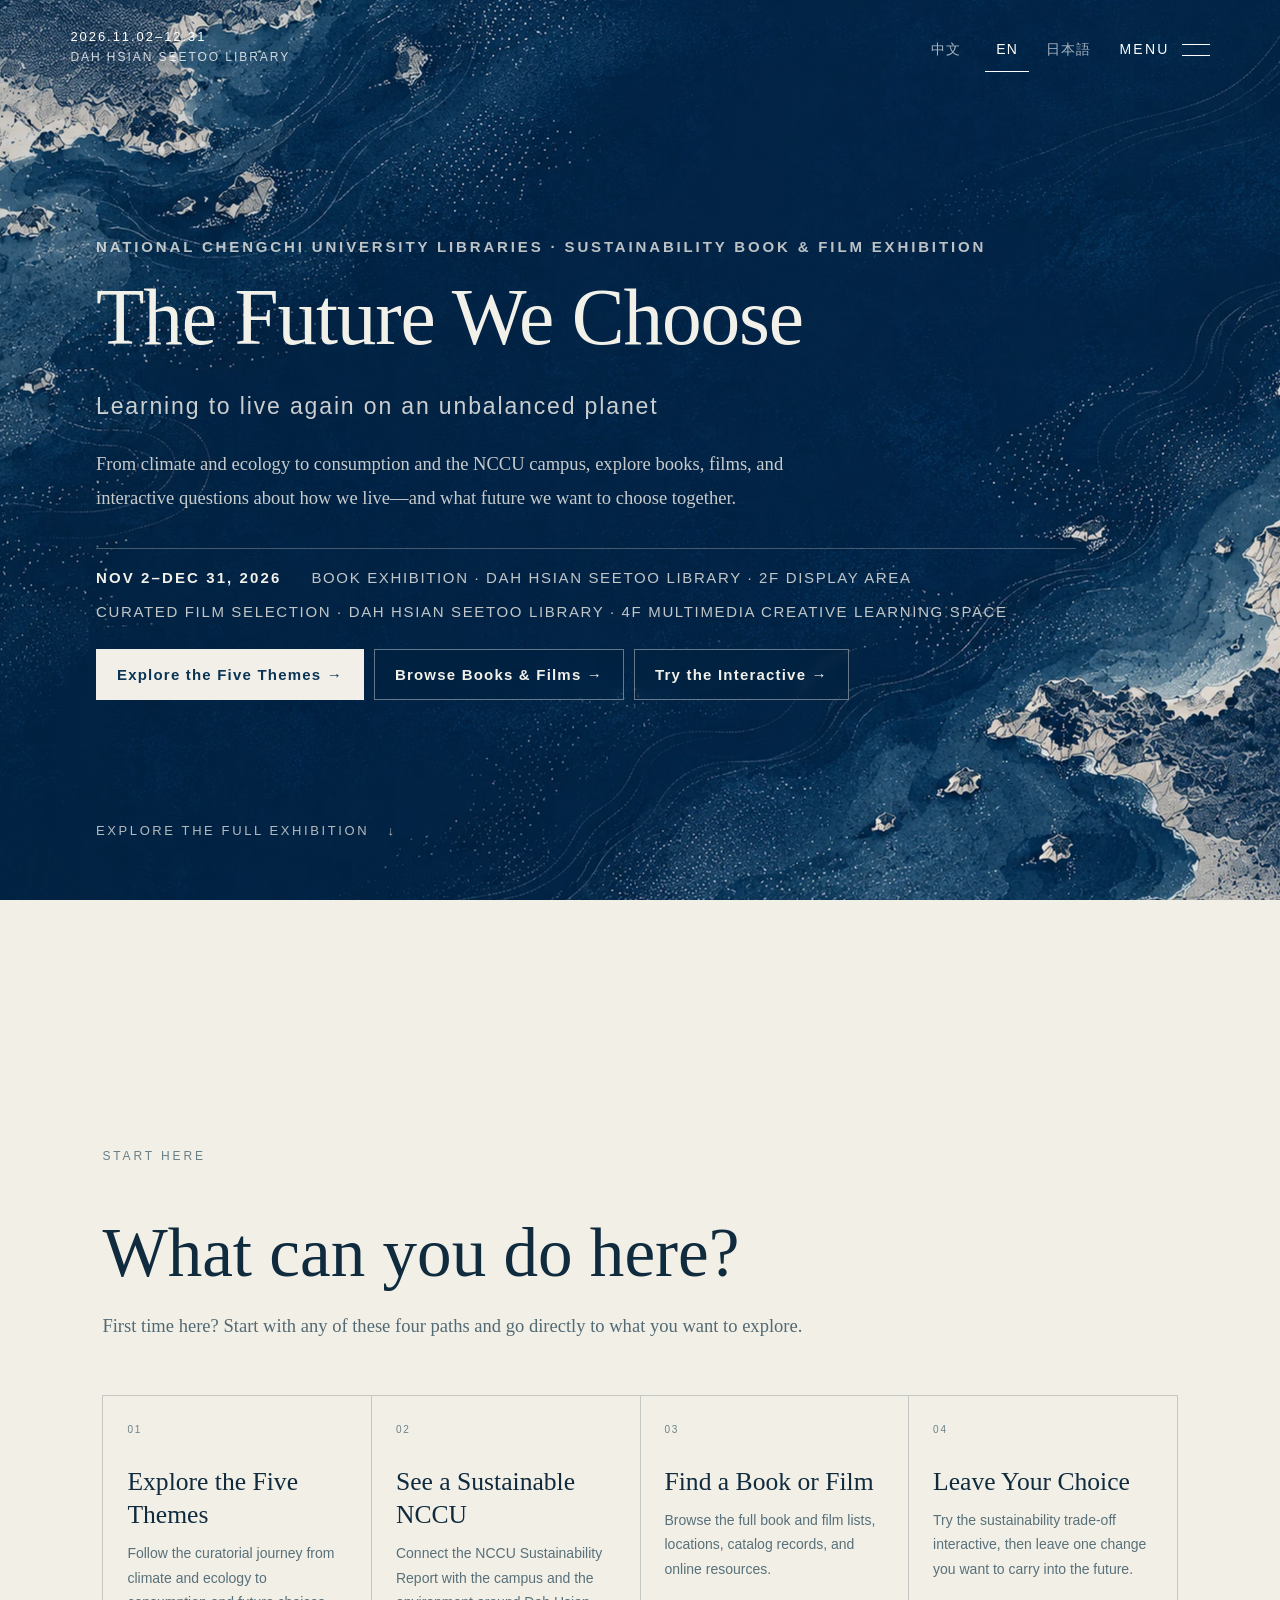
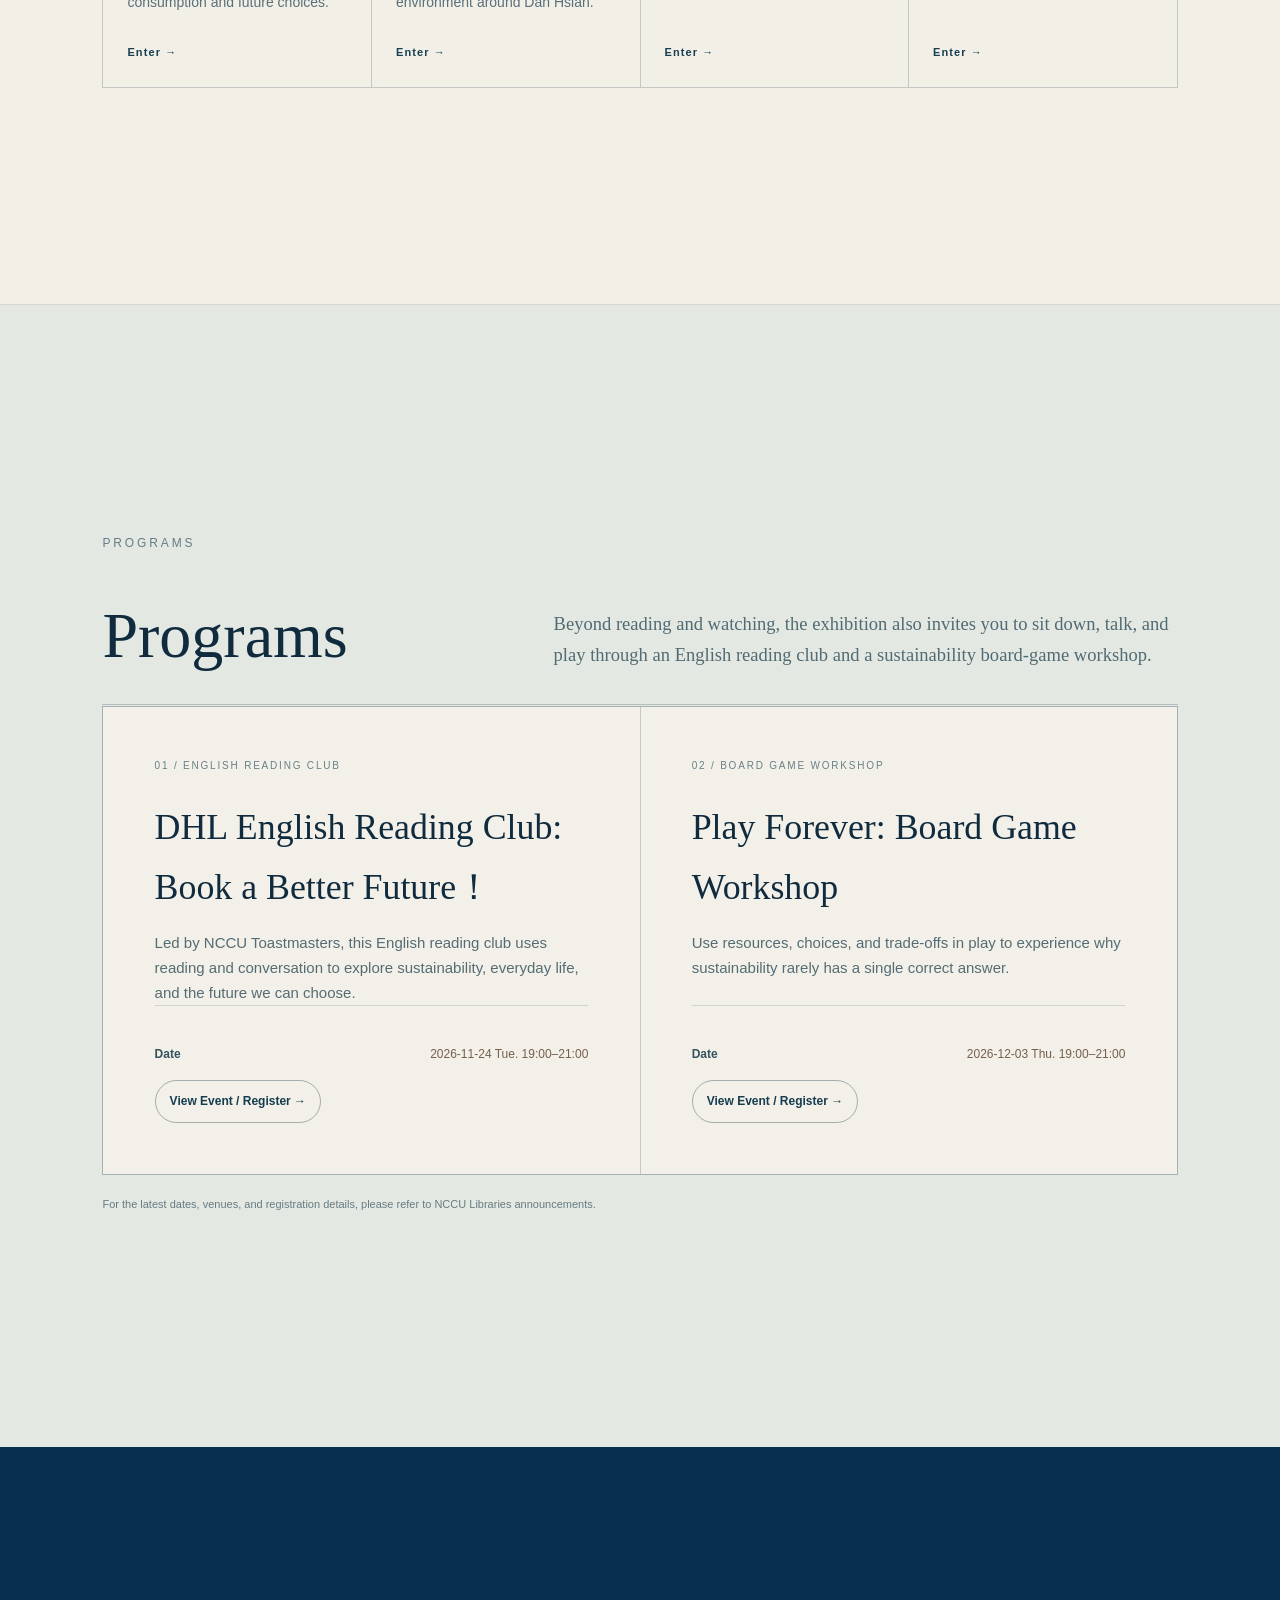
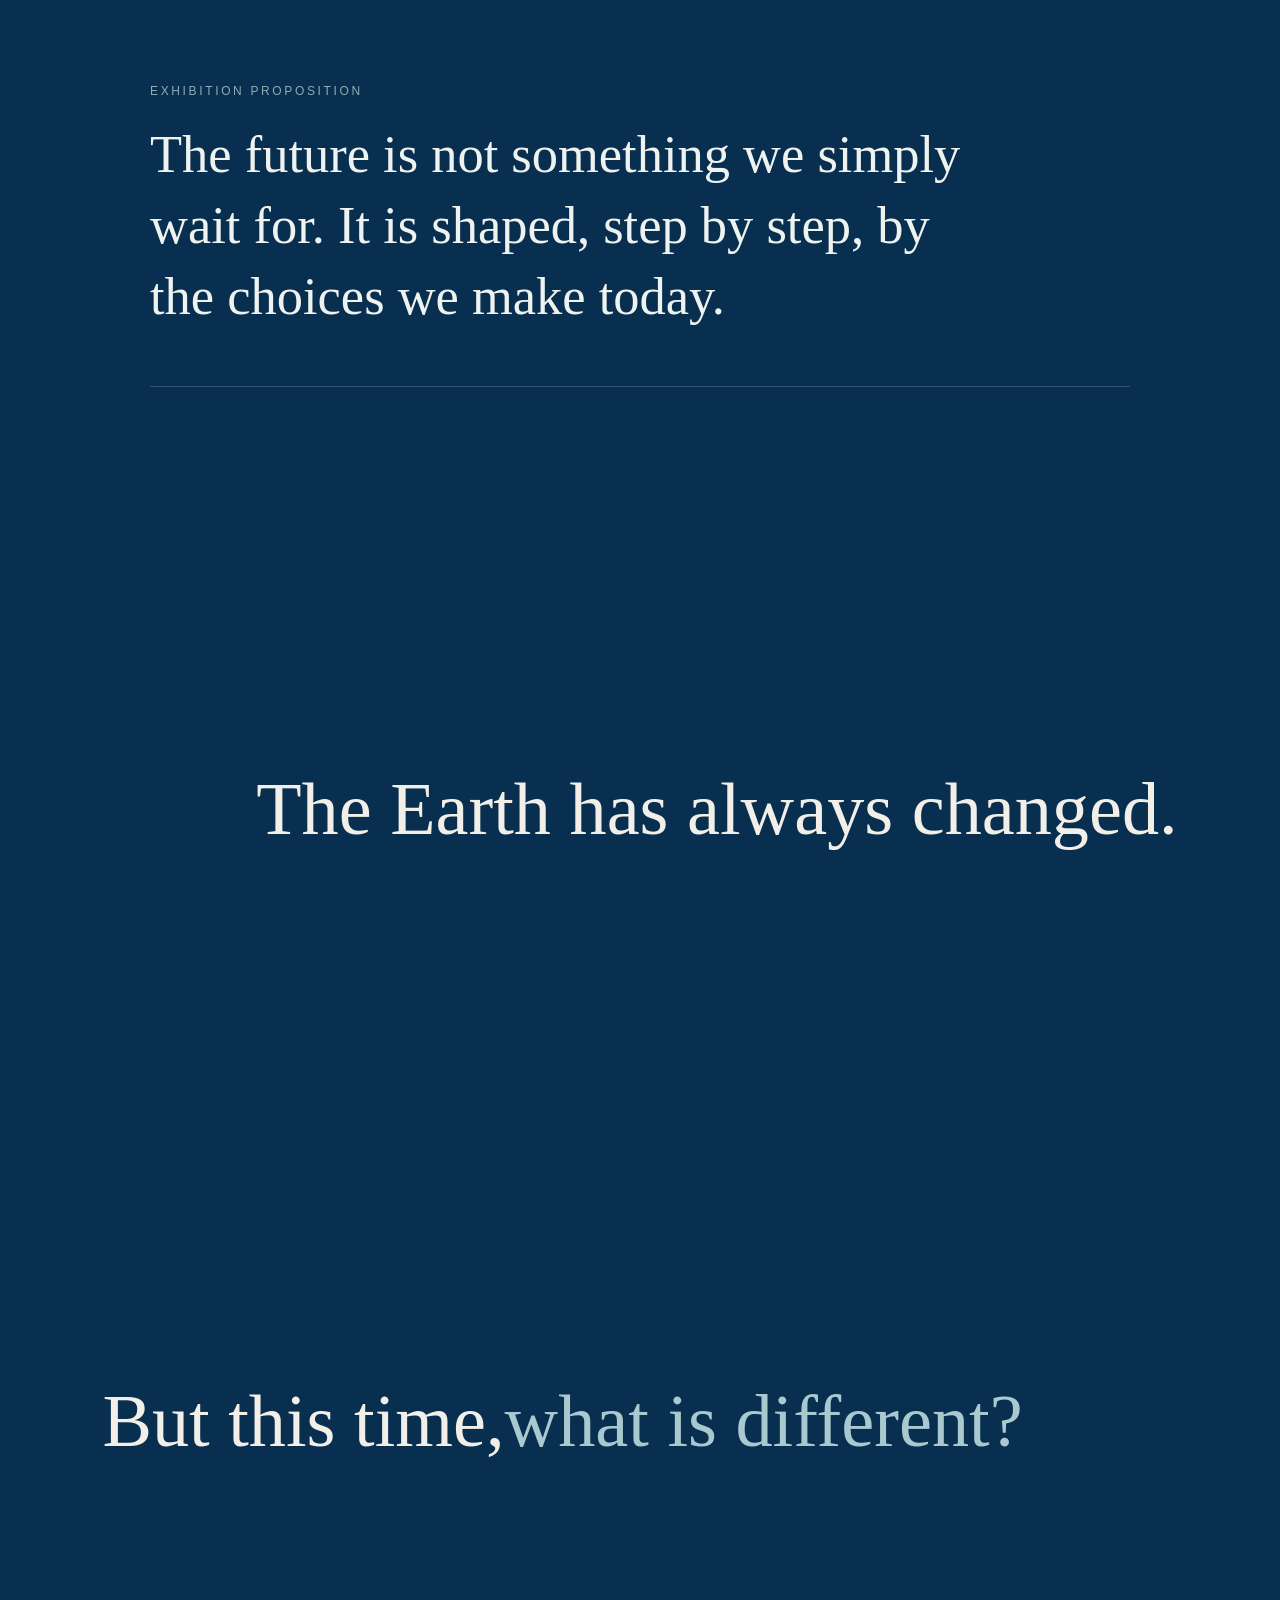
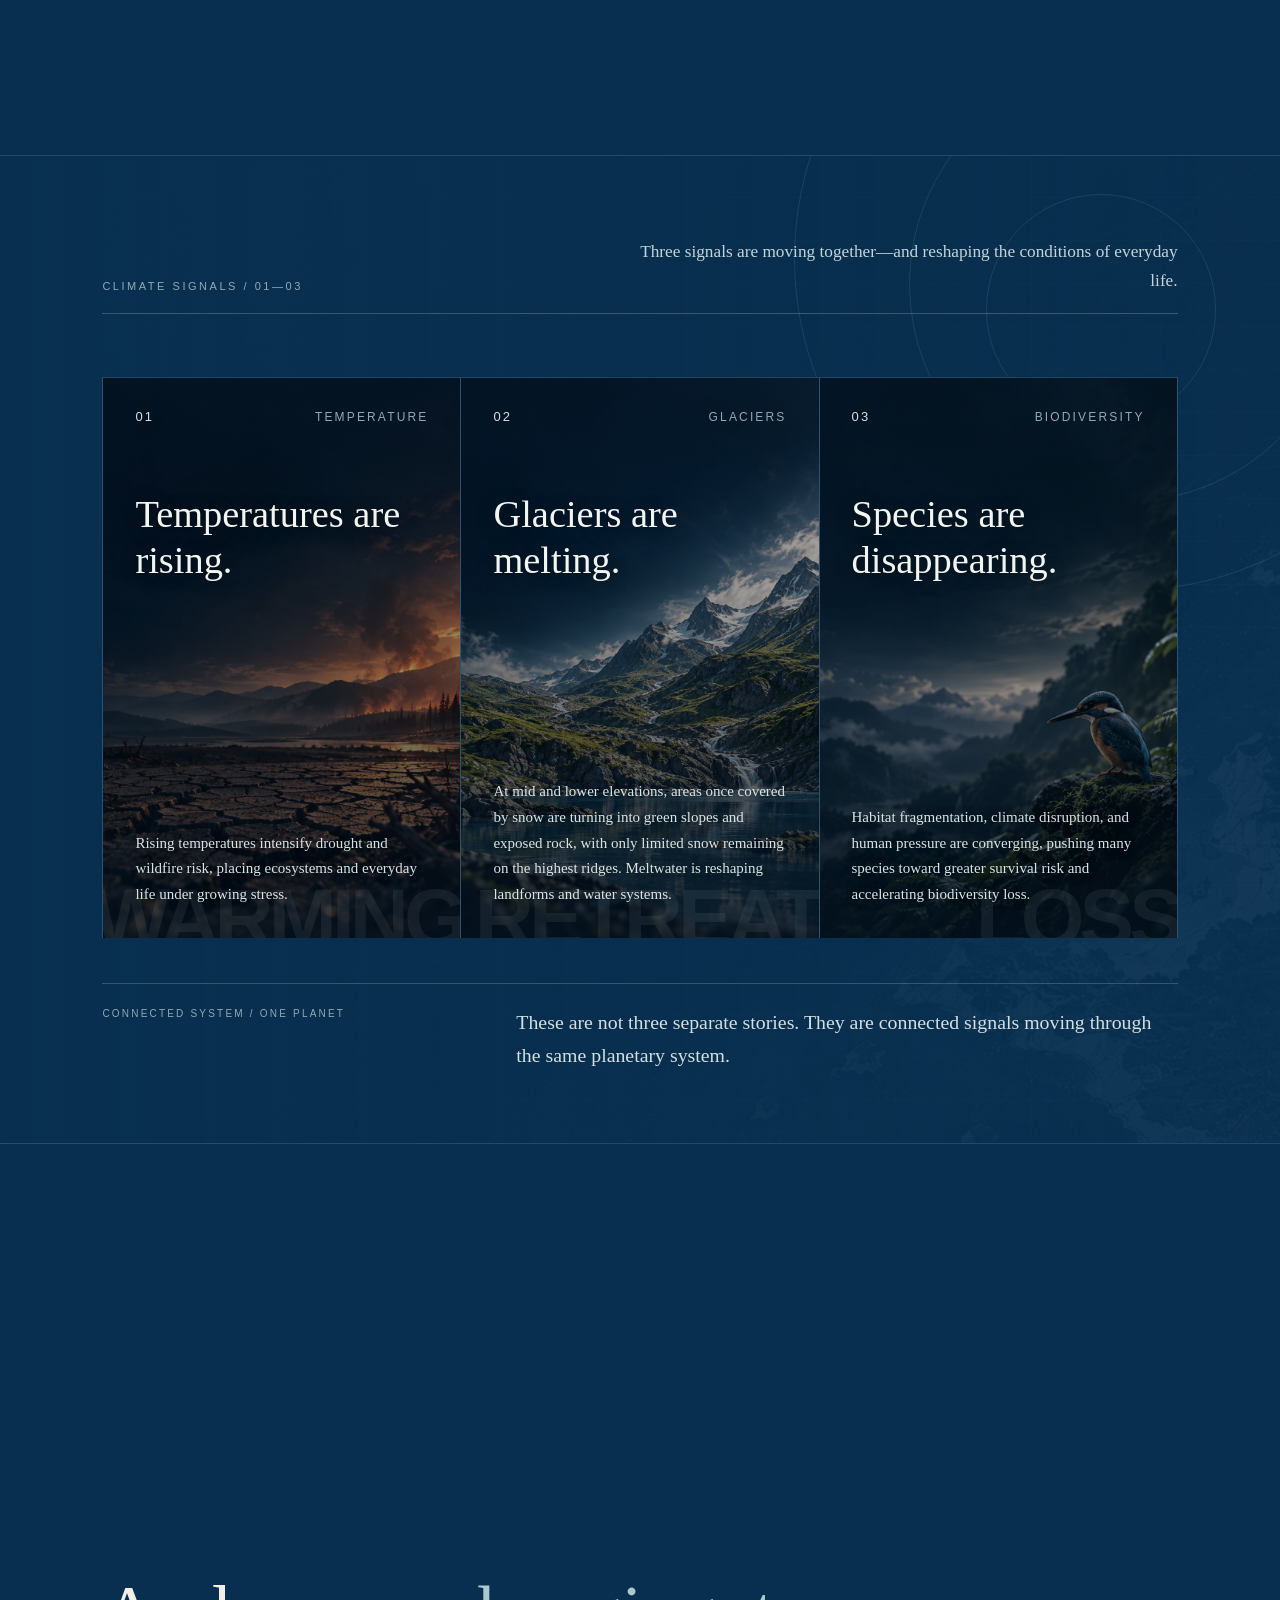
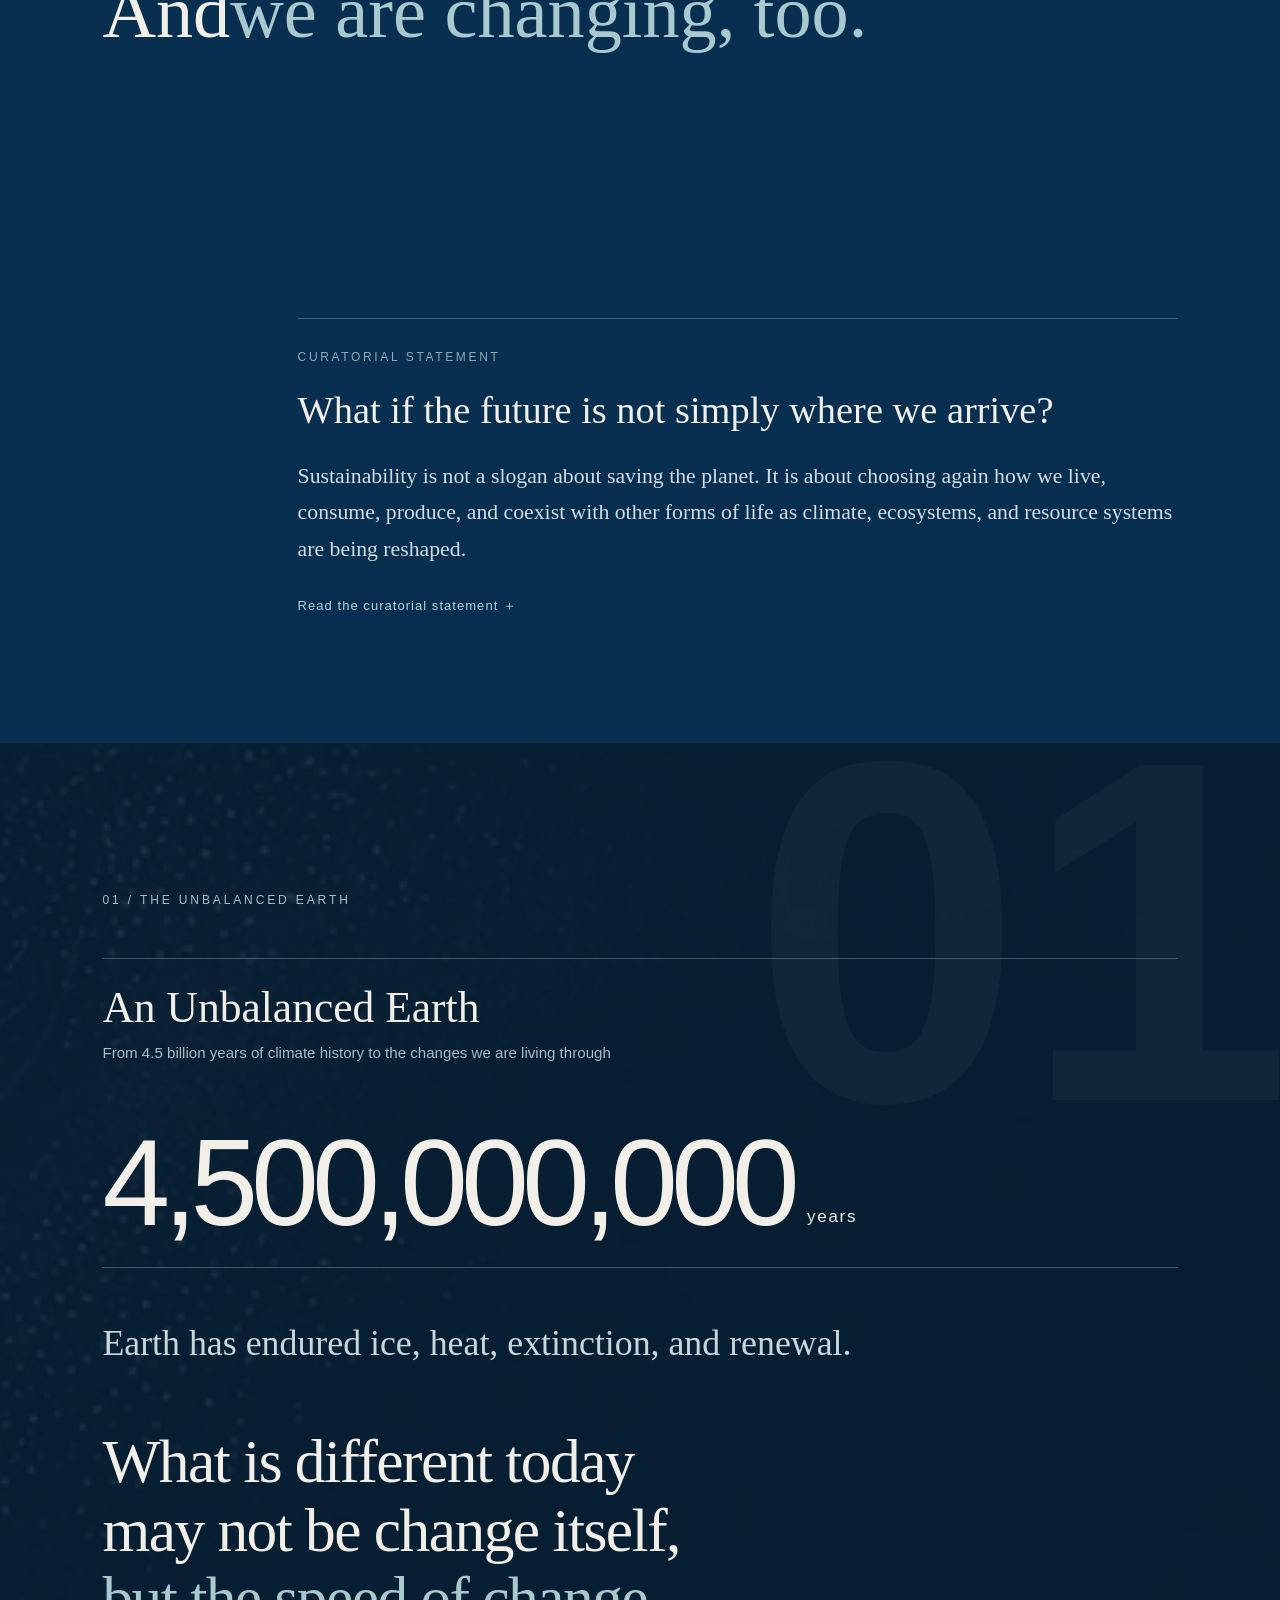
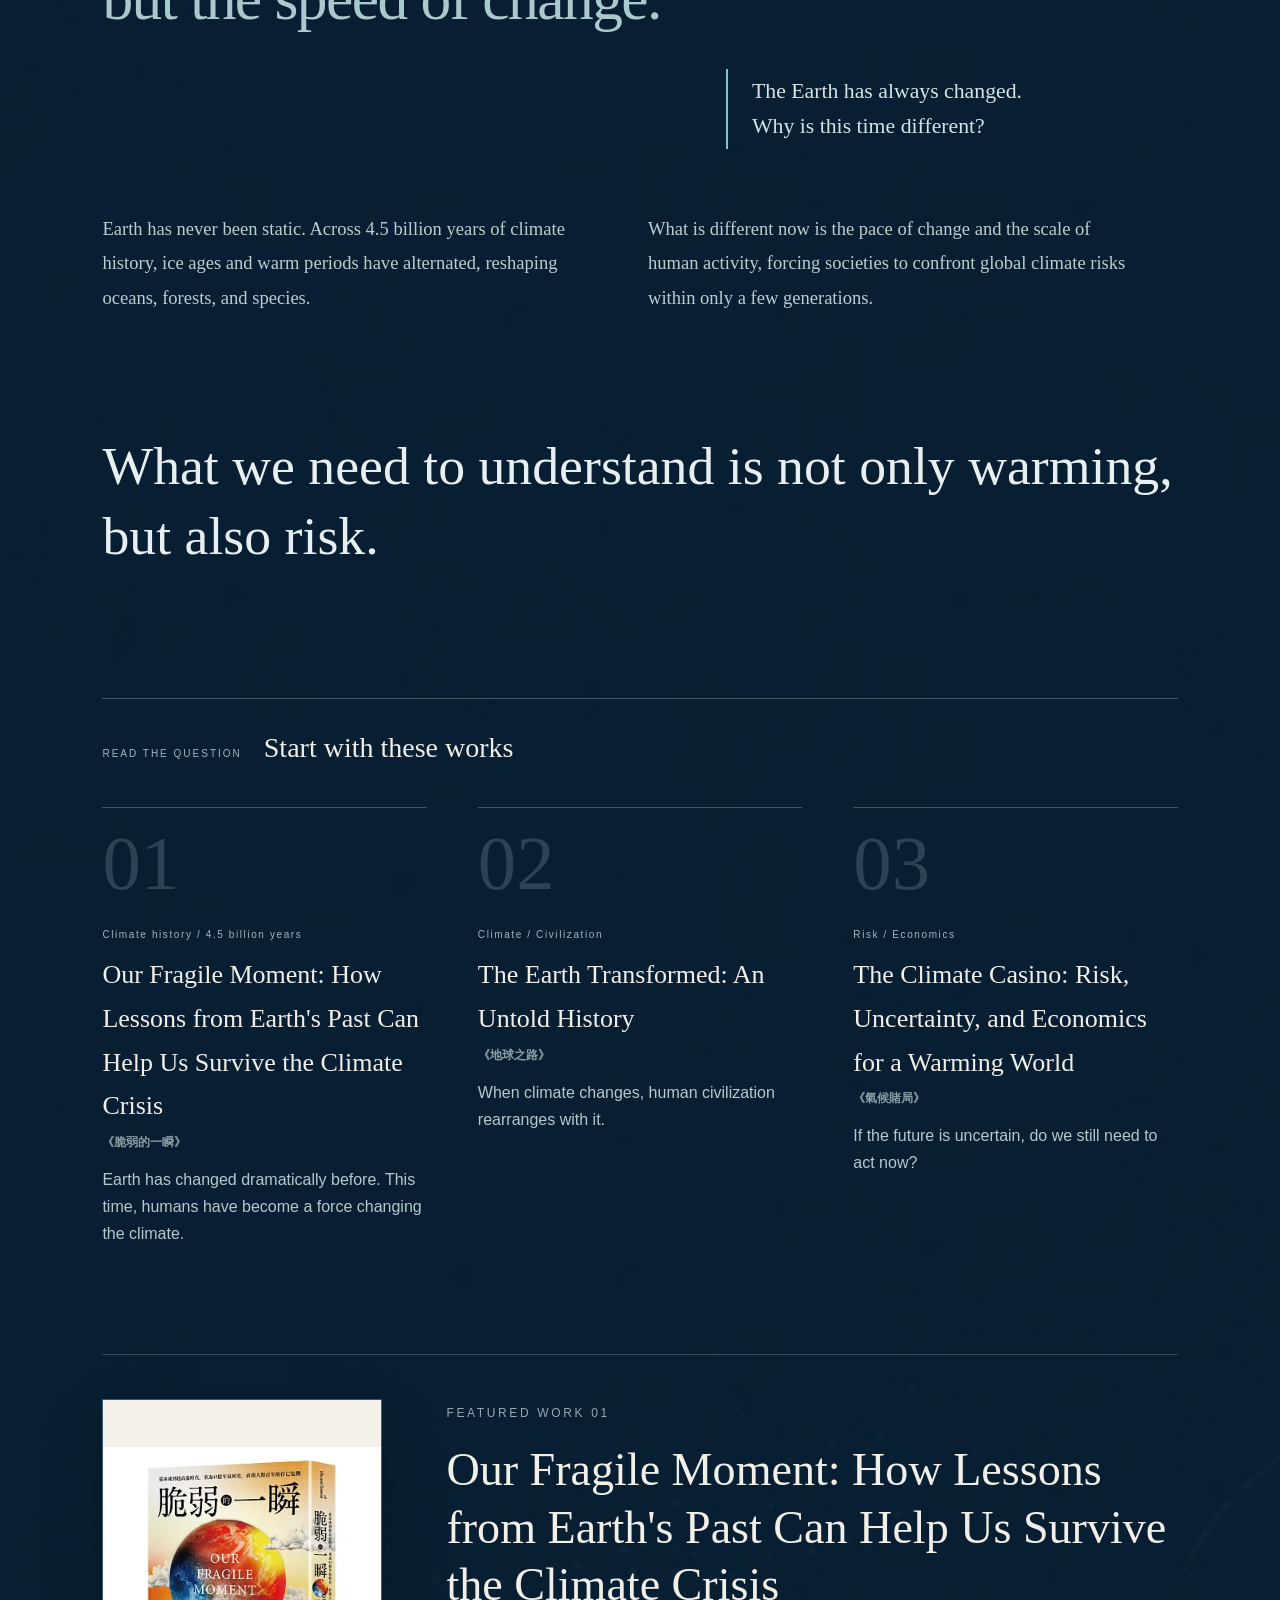
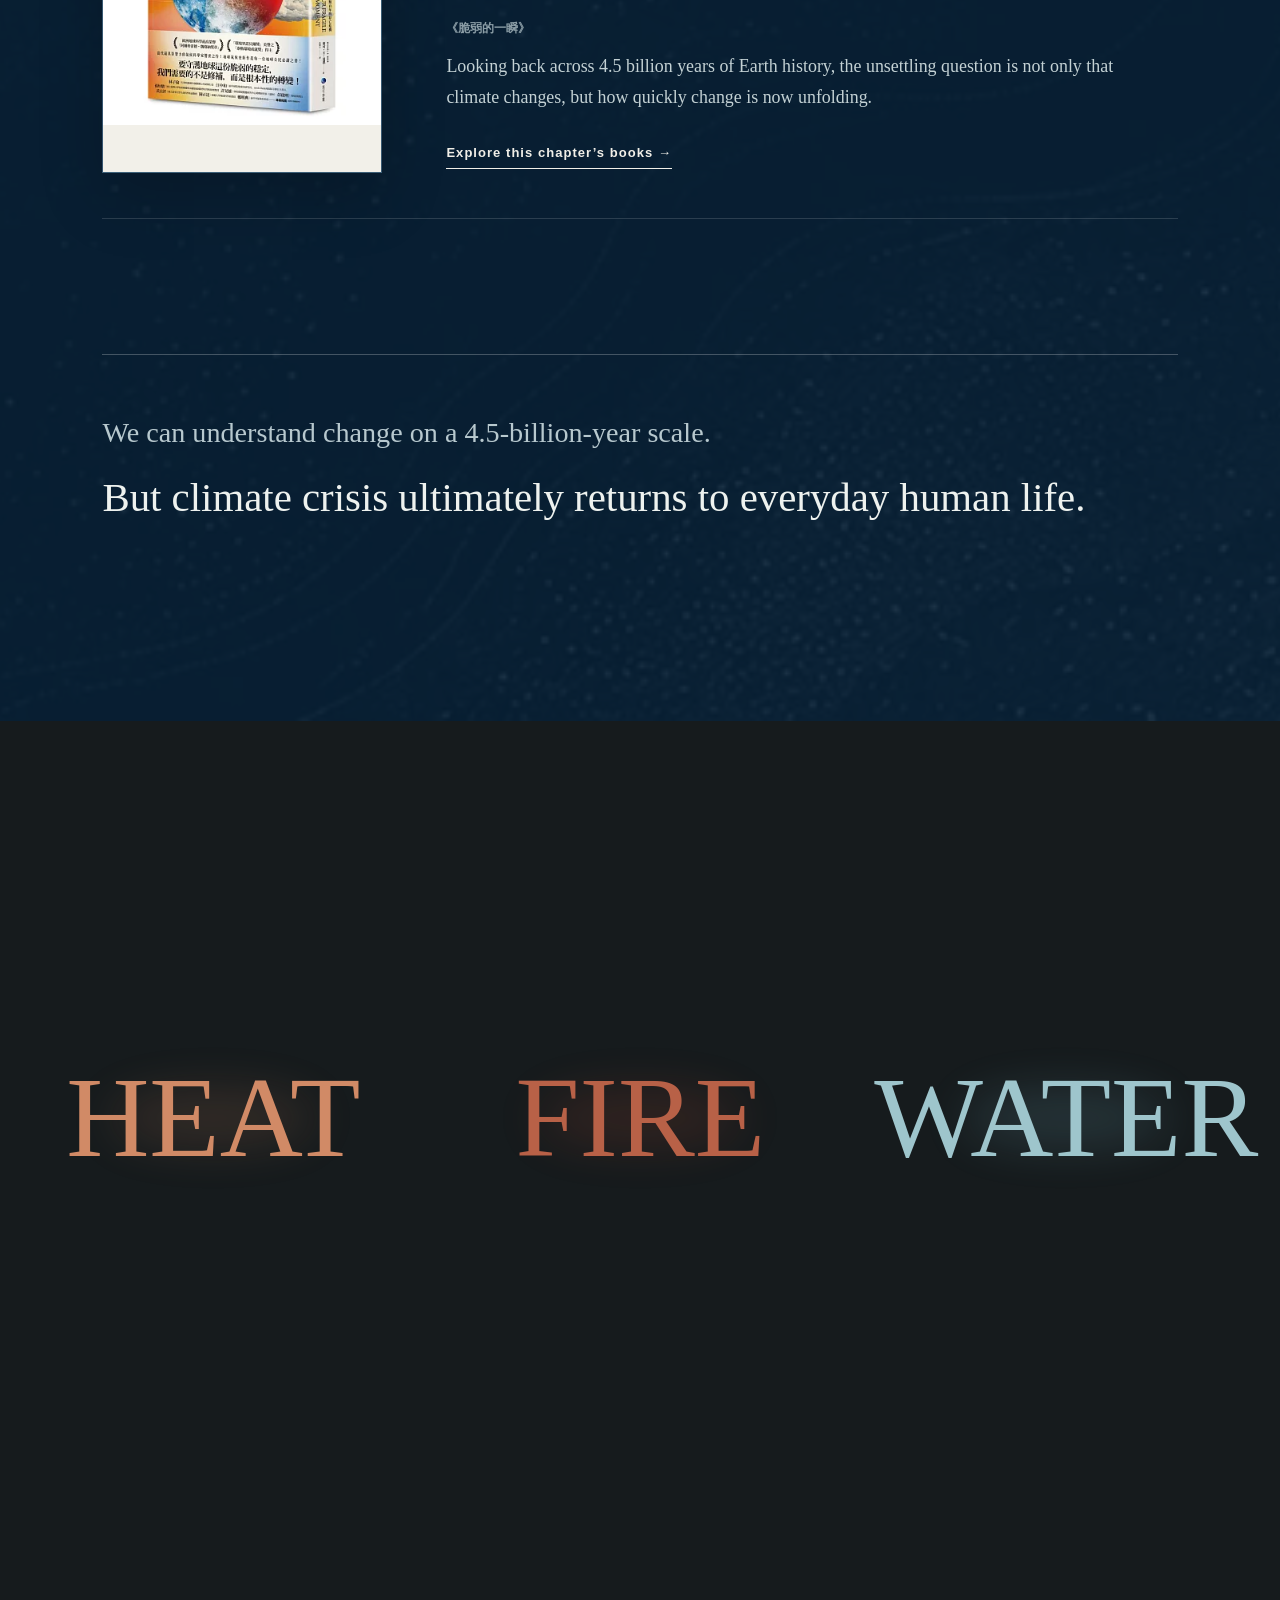
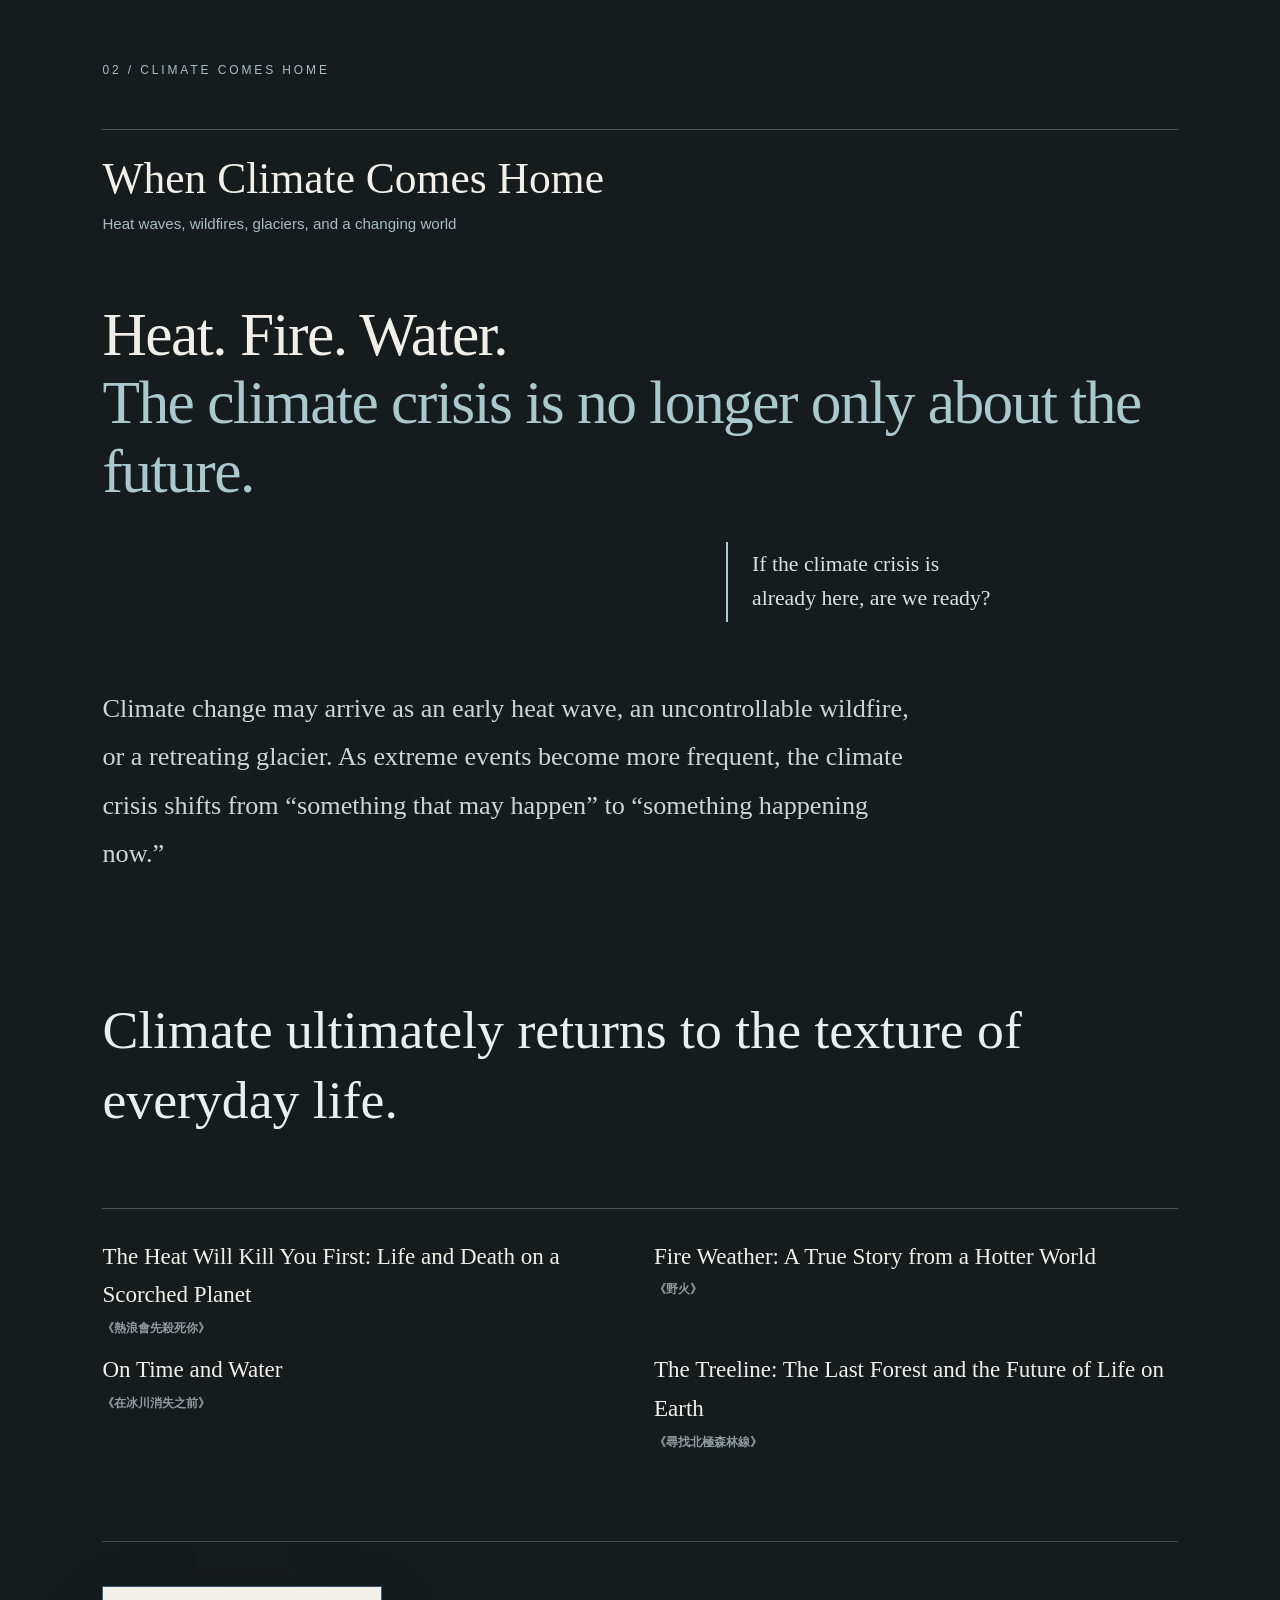
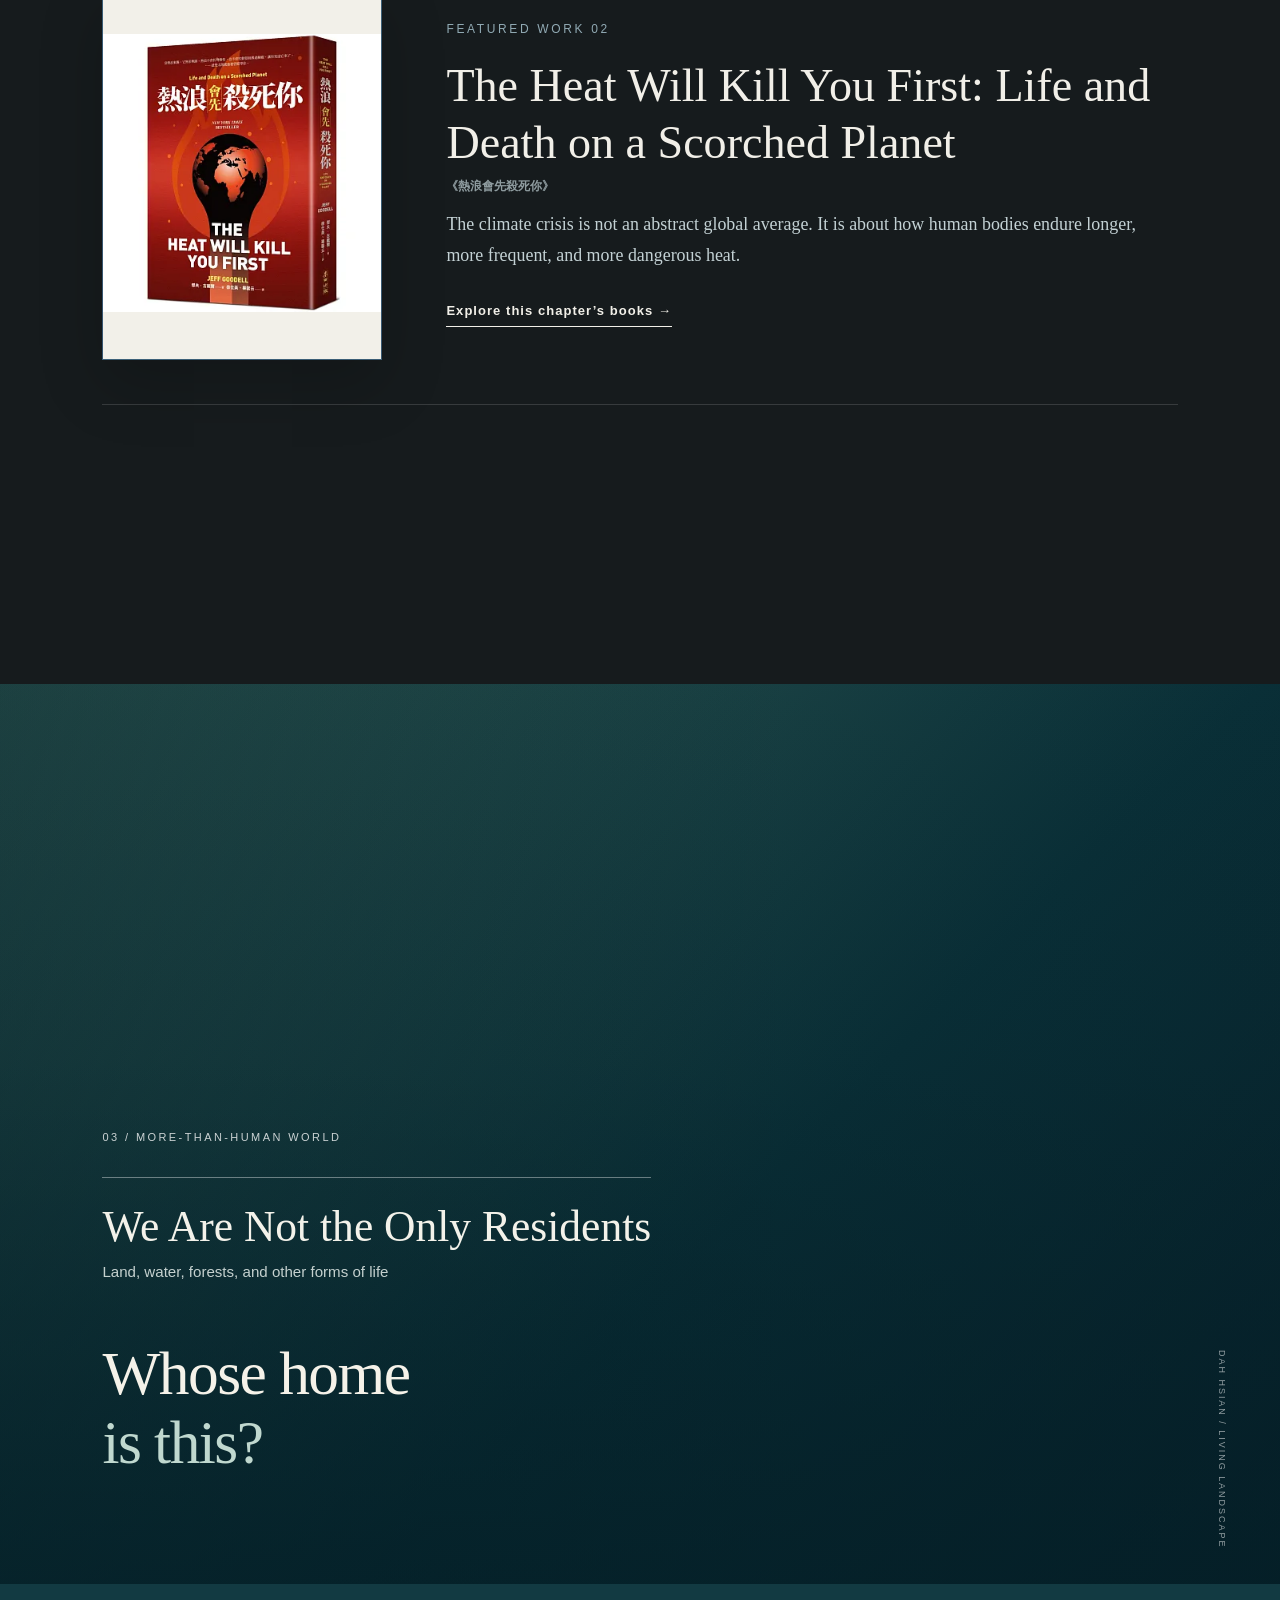
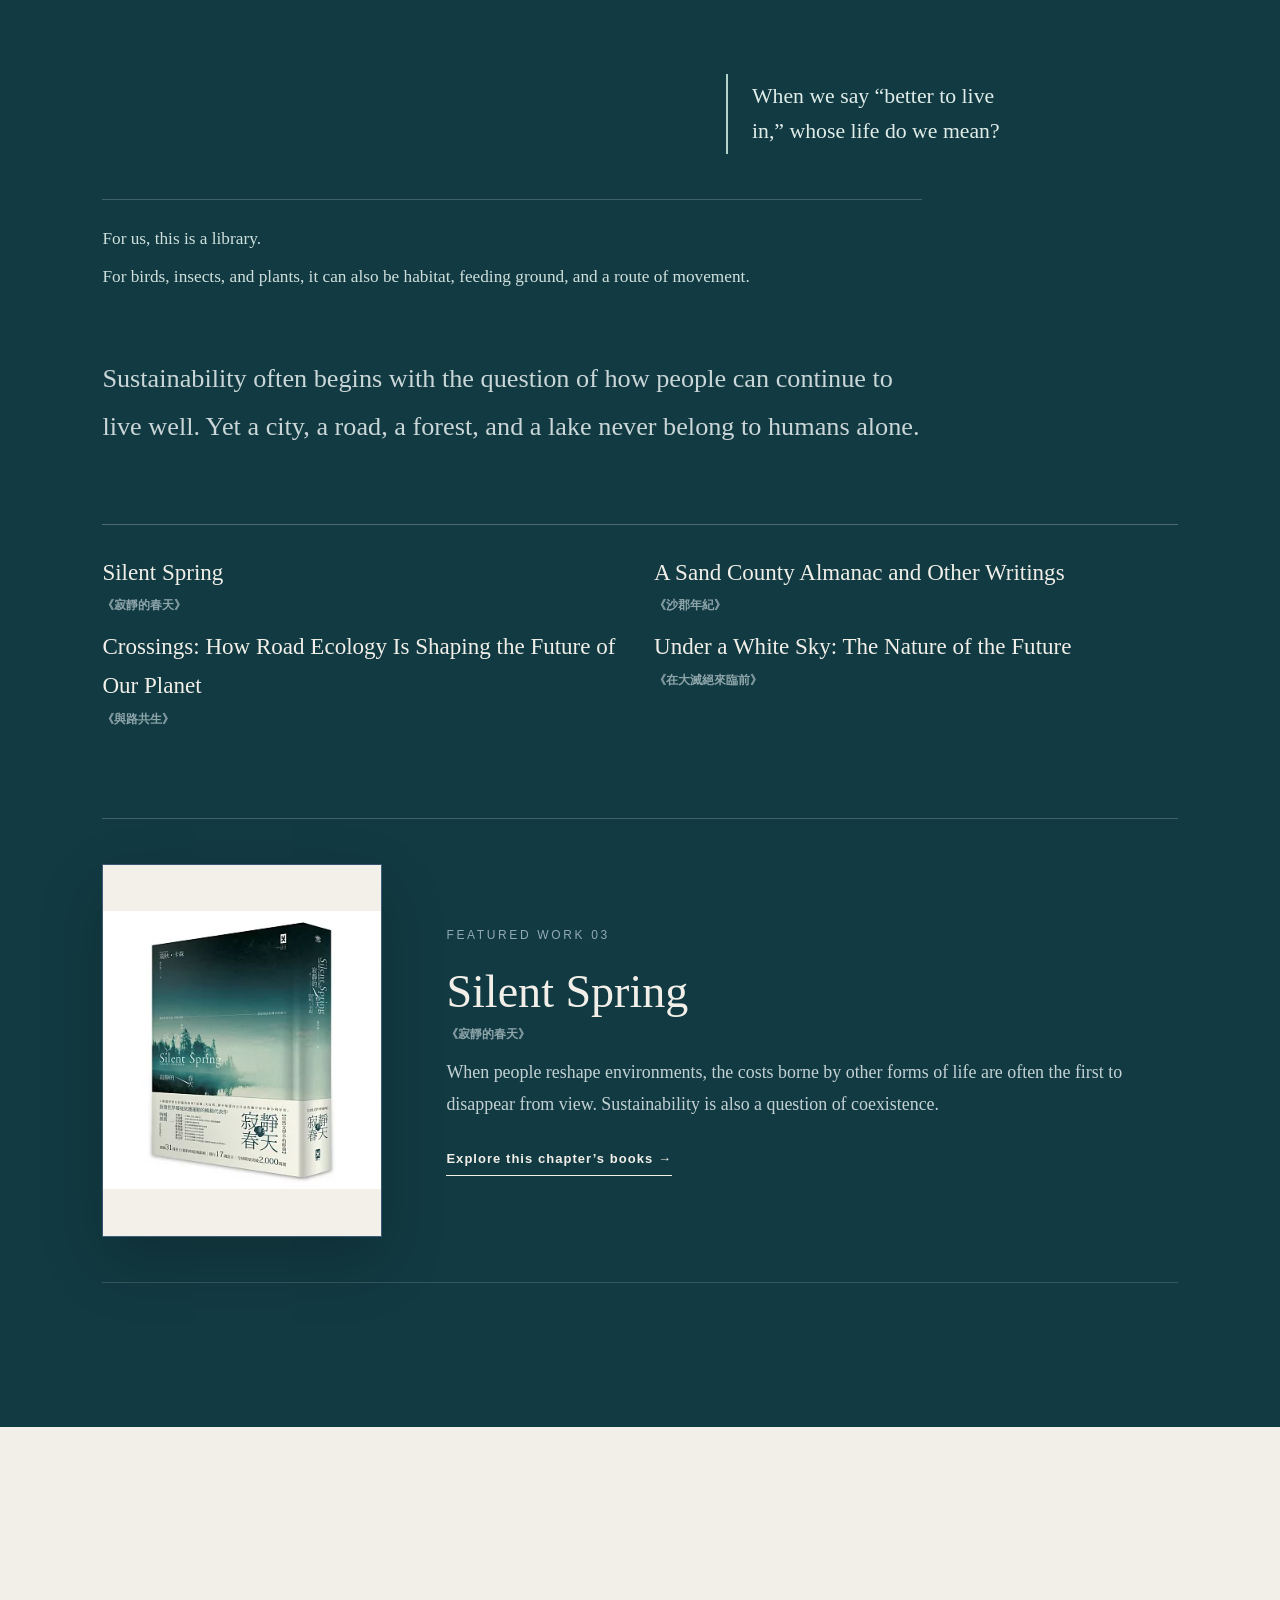
==== commit 50404273: "刪除版號 刪除版號" ====
--- a/index.html
+++ b/index.html
@@ -7,7 +7,7 @@
 <meta content="#082f50" name="theme-color"/>
 <meta content="國立政治大學圖書館永續書影展，從氣候、生態、消費到政大校園，透過書籍、影片與互動重新思考我們共同選擇的未來。" name="description"/>
 <title>我們選擇的未來｜國立政治大學圖書館永續書影展</title>
-<script>document.documentElement.classList.add('js');</script><link as="image" fetchpriority="high" href="assets/hero/hero-2560.webp" media="(min-width: 821px)" rel="preload"/><link as="image" fetchpriority="high" href="assets/hero/hero-mobile.webp" media="(max-width: 820px)" rel="preload"/><link href="css/main.css?v=179" rel="stylesheet"/>
+<script>document.documentElement.classList.add('js');</script><link as="image" fetchpriority="high" href="assets/hero/hero-2560.webp" media="(min-width: 821px)" rel="preload"/><link as="image" fetchpriority="high" href="assets/hero/hero-mobile.webp" media="(max-width: 820px)" rel="preload"/><link href="css/main.css" rel="stylesheet"/>
 </head>
 <body>
 <div aria-hidden="true" class="grain"></div>
@@ -710,8 +710,8 @@
 <a href="#programs">＋<span data-i18n="mobile.programs">活動</span></a>
 <a href="#collection">⌕<span data-i18n="mobile.collection">書影單</span></a>
 </nav>
-<script src="js/i18n.js?v=176"></script>
-<script src="js/feedback-config.js?v=170"></script>
-<script src="js/main.js?v=170"></script>
+<script src="js/i18n.js"></script>
+<script src="js/feedback-config.js"></script>
+<script src="js/main.js"></script>
 </body>
 </html>
--- a/css/main.css
+++ b/css/main.css
@@ -110,6 +110,15 @@
 
 @media(max-width:520px){
   .header-actions>.language-switcher{gap:9px}.header-actions>.language-switcher .lang-btn[data-lang="zh-Hant"]{font-size:0}.header-actions>.language-switcher .lang-btn[data-lang="zh-Hant"]::before{content:'中';font-size:11px}.header-actions>.language-switcher .lang-btn[data-lang="ja"]{font-size:0}.header-actions>.language-switcher .lang-btn[data-lang="ja"]::before{content:'日';font-size:11px}.hero-copy{margin-top:43vh}.chapter h2,.dahhsian h2,.consume h2,.future h2,.choice h2{font-size:clamp(39px,11vw,56px)}.cycle-words{font-size:clamp(46px,15vw,70px)}
+}
+
+/* v1.7.6 — 讓手機版的第二句開場標語改回靠左、上下正常排列，不再靠右擠壓 */
+@media (max-width: 900px) {
+  .opening-line:nth-child(2) {
+    margin-left: 0 !important;
+    text-align: left !important;
+    justify-content: flex-start !important;
+  }
 }
 
 @media(min-width:1600px){
